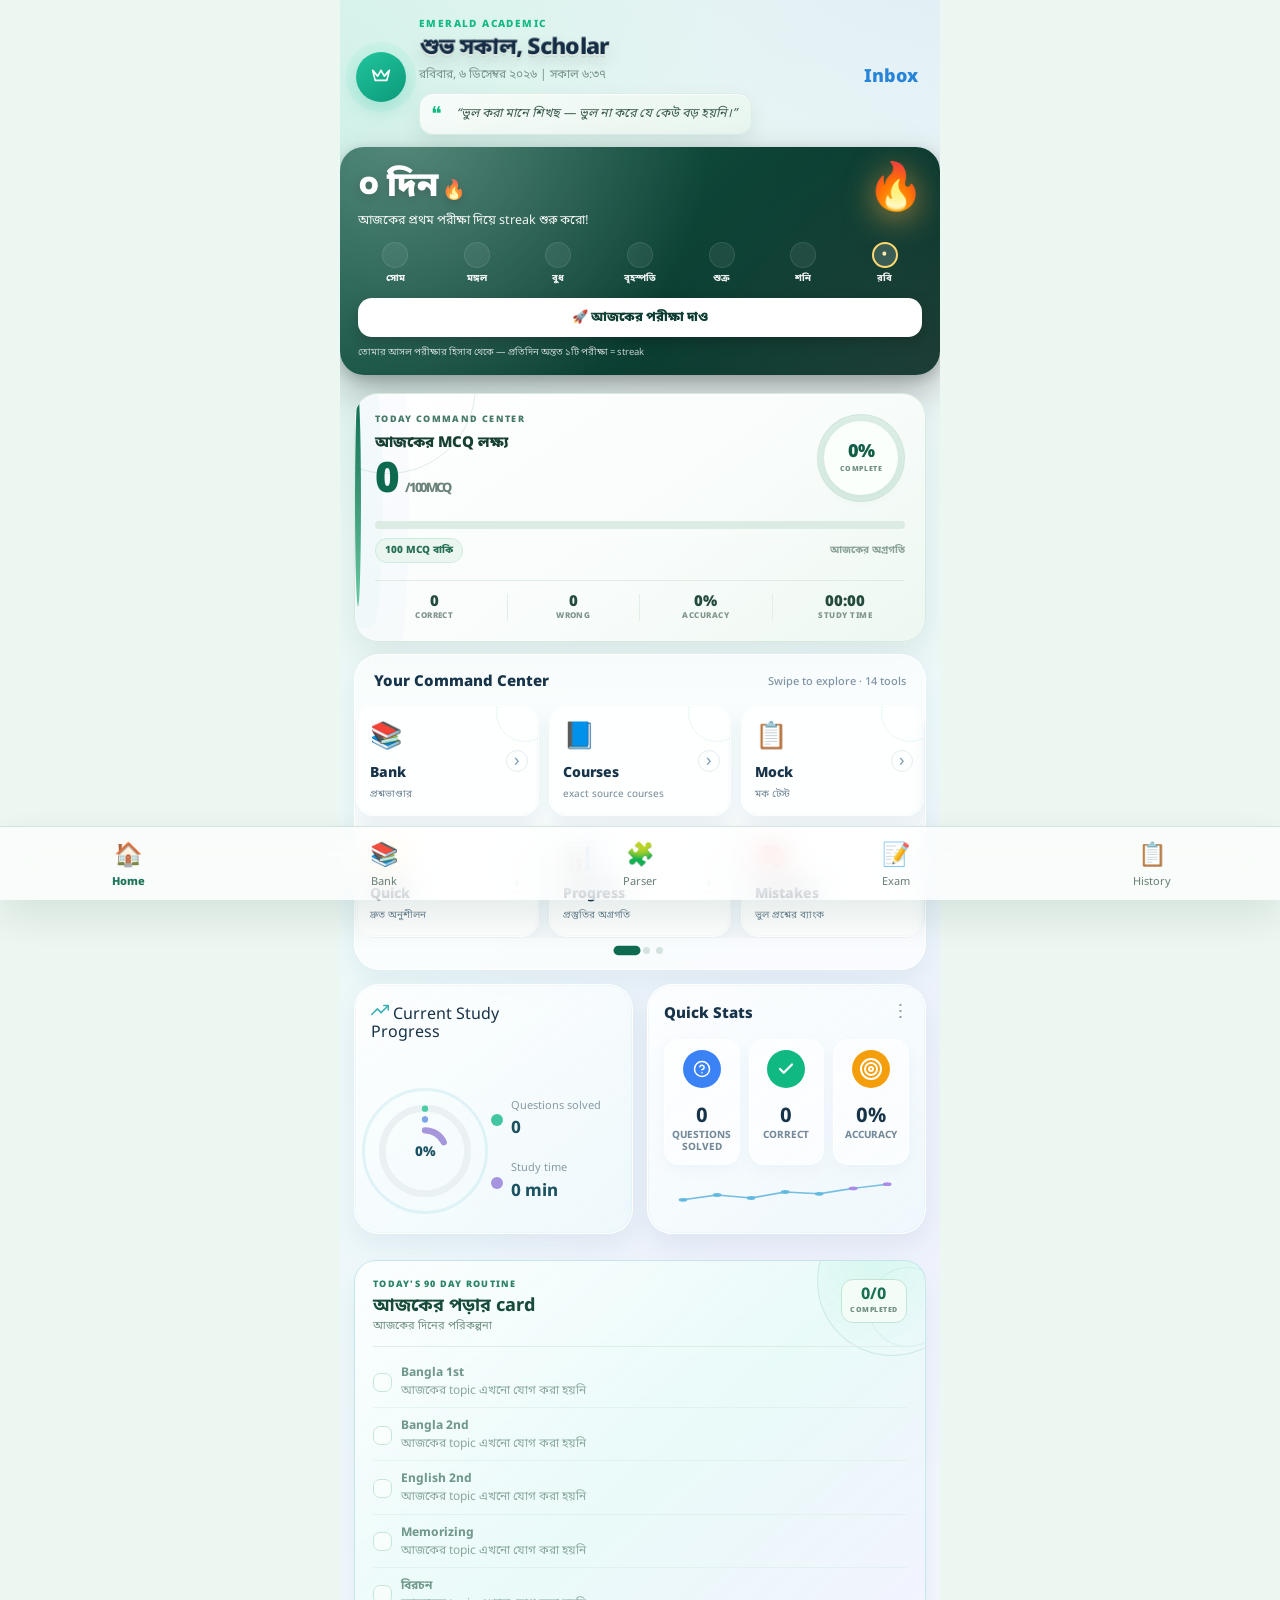
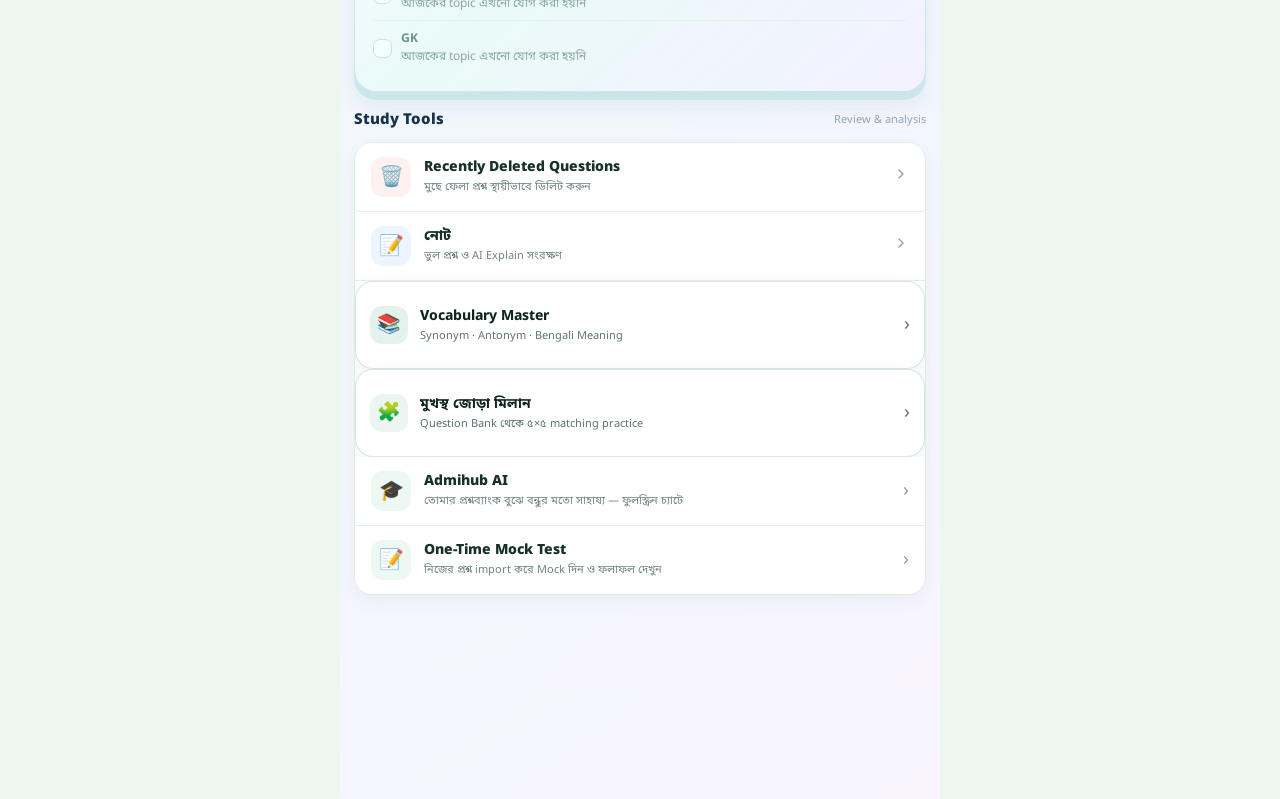
==== index.html @ 861617d6 "fix: prevent settings sync freeze in PWA" ====
<!DOCTYPE html>
<html lang="bn" dir="ltr">
<head>
<meta charset="UTF-8">
<script>
// EMERGENCY CACHE CLEAR — IndexedDB safe! Only clears JS/CSS cache
(function() {
  const flag = 'ah-sw-emergency-clear-v2';
  if (localStorage.getItem(flag) === 'done') return;
  localStorage.setItem(flag, 'done');
  
  // Clear ALL caches (only JS/CSS, NOT IndexedDB)
  if ('caches' in window) {
    caches.keys().then(function(names) {
      Promise.all(names.map(function(name) {
        return caches.delete(name);
      }));
    });
  }
  
  // Unregister ALL service workers
  if ('serviceWorker' in navigator) {
    navigator.serviceWorker.getRegistrations().then(function(registrations) {
      registrations.forEach(function(reg) {
        reg.unregister();
      });
    });
  }
  
  // Hard reload (bypass cache)
  setTimeout(function() {
    window.location.reload(true);
  }, 300);
})();
</script>
<meta name="viewport" content="width=device-width, initial-scale=1, maximum-scale=1, user-scalable=no, viewport-fit=cover">
<title>My Admission Hub</title>
<link rel="manifest" href="manifest.json">
<link rel="alternate" type="application/manifest+json" href="manifest.webmanifest">
<link rel="preconnect" href="https://fonts.googleapis.com">
<link rel="preconnect" href="https://fonts.gstatic.com" crossorigin>
<link href="https://fonts.googleapis.com/css2?family=Noto+Sans+Bengali:wght@400;500;600;700;800&display=swap" rel="stylesheet">
<meta name="theme-color" content="#faf9f6">
<meta name="mobile-web-app-capable" content="yes">
<meta name="apple-mobile-web-app-capable" content="yes">
<meta name="apple-mobile-web-app-status-bar-style" content="default">
<meta name="apple-mobile-web-app-title" content="Admission Hub">
<link rel="apple-touch-icon" href="./icons/icon-192.png">
<meta name="description" content="A privacy-first admission preparation hub with smart importing and real progress tracking.">
<style>
:root{
  --emerald:#0f6b4f;
  --emerald-d:#0b4f3b;
  --mint:#e7f4ee;
  --bg:#faf9f6;
  --card:#ffffff;
  --text:#1a1d1b;
  --sub:#6b7370;
  --line:#e7e5e0;
  --green:#1e8e5a;
  --red:#c0392b;
  --orange:#c98a2c;
  --radius:14px;
  --safe-b: env(safe-area-inset-bottom, 0px);
  --safe-t: env(safe-area-inset-top, 0px);
  --shadow: 0 4px 12px rgba(0,0,0,0.05);
  --transition: all 0.3s cubic-bezier(0.4, 0, 0.2, 1);
}
/* Launch-shell rule: the first PWA paint is always the same mint Preparing screen.
   A data-backed route replaces it only after IndexedDB has fully loaded. */
html{background:#faf9f6;}
html,body,#app{background-color:#faf9f6;}
body.app-booting,body.app-booting #app{background:#faf9f6!important;color:#1a1d1b!important;}
#app>.app-loading{min-height:100dvh;display:grid;place-content:center;justify-items:center;gap:9px;padding:calc(24px + env(safe-area-inset-top,0px)) 24px 24px;color:#1a1d1b;background:#faf9f6;text-align:center;opacity:1;}
#app>.app-loading .app-loading-mark{display:grid;place-items:center;width:48px;height:48px;border-radius:15px;background:#0f6b4f;color:#fff;font-size:25px;box-shadow:0 10px 24px rgba(15,107,79,.18);}
#app>.app-loading b{font-size:15px;letter-spacing:-.01em;}
#app>.app-loading span{font-size:12px;color:#6b7370;}
[data-theme="dark"]{
  --emerald:#22c55e;
  --emerald-d:#16a34a;
  --mint:#173a2b;
  --bg:#121212;
  --card:#1c1c1e;
  --text:#f2f2f0;
  --sub:#9aa39d;
  --line:#2d2d2f;
  --green:#2ecc71;
  --red:#ff6b6b;
  --orange:#f0a94d;
}
[data-theme="pink"]{
  --emerald:#b5305a;
  --emerald-d:#8f2147;
  --mint:#fbeaf0;
  --bg:#fff6f8;
  --card:#ffffff;
  --text:#241419;
  --sub:#8a6b73;
  --line:#f2d9e0;
  --green:#1e8e5a;
  --red:#c0392b;
  --orange:#c98a2c;
}
*{box-sizing:border-box; -webkit-tap-highlight-color:transparent;}
html,body{min-height:100%; height:auto; overflow-x:hidden;}
html,body,#app,.page,#examScrollContainer{overflow-anchor:none;}
body{
  margin:0; font-family:-apple-system,BlinkMacSystemFont,"Segoe UI",Roboto,sans-serif;
  background:var(--bg); color:var(--text); overscroll-behavior:none;
  touch-action:manipulation; -webkit-user-select:none; user-select:none;
  padding-top:var(--safe-t);
  transition:background .2s ease, color .2s ease;
}
input,textarea,[contenteditable]{-webkit-user-select:text; user-select:text;}
button{font-family:inherit;}
#app{max-width:560px; margin:0 auto; min-height:100%; padding-bottom:calc(82px + var(--safe-b)); overflow-x:hidden;}
#app.no-nav{padding-bottom:calc(24px + var(--safe-b));}
/* Keep navigation outside the scrolling app content and locked to the viewport bottom. */
#navRoot{position:fixed!important;left:0!important;right:0!important;top:auto!important;bottom:0!important;height:calc(74px + var(--safe-b))!important;max-height:none!important;z-index:1000!important;display:block!important;transform:none!important;pointer-events:none!important;}
#navRoot .bottomnav{position:fixed!important;left:0!important;right:0!important;top:auto!important;bottom:0!important;width:100%!important;max-width:none!important;height:calc(74px + var(--safe-b))!important;margin:0!important;transform:none!important;visibility:visible!important;pointer-events:auto!important;}
body.modal-open #navRoot{visibility:hidden!important;pointer-events:none!important;}
#modalRoot{position:relative;z-index:2000;}
.hide{display:none !important;}
.page{overflow-wrap:break-word; word-break:break-word;}

/* Top bar */
.topbar{position:sticky; top:0; z-index:20; background:color-mix(in srgb, var(--bg) 92%, transparent); backdrop-filter:blur(8px);
  display:flex; align-items:center; gap:10px; padding:12px 16px; border-bottom:1px solid var(--line);}
.topbar h1{font-size:17px; margin:0; flex:1; font-weight:700;}
.iconbtn{background:none; border:none; font-size:19px; padding:6px 8px; border-radius:10px; cursor:pointer; color:var(--emerald-d);}
.iconbtn:active{background:var(--mint);}
.backbtn{background:none;border:none;font-size:20px;padding:4px 6px;color:var(--emerald-d);cursor:pointer;}

/* Bottom nav */
.bottomnav{position:static!important; left:auto!important; right:auto!important; top:auto!important; bottom:auto!important; z-index:auto!important; background:var(--card);
  border-top:1px solid var(--line); display:flex; padding-bottom:var(--safe-b);
  max-width:560px; margin:0 auto; opacity:.94; transform:translateY(3px); transition:opacity .3s ease, transform .3s ease;}
.bottomnav:hover{opacity:1; transform:translateY(0);}
.navbtn{flex:1; background:none; border:none; padding:9px 0 8px; display:flex; flex-direction:column;
  align-items:center; gap:2px; color:var(--sub); font-size:10.5px; cursor:pointer;}
.navbtn .ic{font-size:20px;}
.navbtn.active{color:var(--emerald);}

.page{padding:14px 16px 24px;}
.card{background:var(--card); border:1px solid var(--line); border-radius:var(--radius); padding:16px; margin-bottom:16px; box-shadow: var(--shadow); transition: var(--transition);}
.card:active{transform:scale(.985);}
.premium-card{background: linear-gradient(135deg, var(--emerald), var(--emerald-d)); color: #fff; border: none;}
.premium-card .muted{color: rgba(255,255,255,0.8);}
.premium-card .progbar{background: rgba(255,255,255,0.2);}
.premium-card .progbar>div{background: #fff;}
.stat-value{font-size: 22px; font-weight: 800; letter-spacing: -0.5px;}
.stat-label{font-size: 11px; text-transform: uppercase; font-weight: 600; opacity: 0.7; margin-top: 2px;}
.focus-tag{padding: 4px 10px; border-radius: 8px; font-size: 12px; font-weight: 600;}
.focus-tag.revision{background: #fee2e2; color: #ef4444;}
.focus-tag.improving{background: #fef3c7; color: #d97706;}
.focus-tag.strong{background: #dcfce7; color: #16a34a;}
.animate-count{display: inline-block;}
.btn-press{transition: transform 0.1s ease;}
.btn-press:active{transform: translateY(2px);}
@keyframes countUp { from { opacity: 0; transform: translateY(10px); } to { opacity: 1; transform: translateY(0); } }
.fade-in{animation: fadeUp 0.5s ease-out forwards;}
.stagger-1{animation-delay: 0.1s;}
.stagger-2{animation-delay: 0.2s;}
.stagger-3{animation-delay: 0.3s;}
.row{display:flex; align-items:center; gap:10px;}
.between{justify-content:space-between;}
.wrap{flex-wrap:wrap;}
.grid2{display:grid; grid-template-columns:1fr 1fr; gap:10px;}
.grid3{display:grid; grid-template-columns:repeat(3,1fr); gap:10px;}
.muted{color:var(--sub); font-size:12.5px;}
.big{font-size:26px; font-weight:800;}
.h2{font-size:15px; font-weight:700; margin:18px 0 8px;}
.pill{background:var(--mint); color:var(--emerald-d); font-size:11.5px; padding:3px 9px; border-radius:20px; font-weight:600;}
.pill.red{background:color-mix(in srgb, var(--red) 15%, var(--card)); color:var(--red);}
.pill.orange{background:color-mix(in srgb, var(--orange) 15%, var(--card)); color:var(--orange);}
.btn{background:var(--emerald); color:#fff; border:none; border-radius:11px; padding:12px 14px; font-size:14.5px; font-weight:700; cursor:pointer; width:100%;}
.btn:active{background:var(--emerald-d);}
.btn.secondary{background:var(--mint); color:var(--emerald-d);}
.btn.danger{background:color-mix(in srgb, var(--red) 15%, var(--card)); color:var(--red);}
.btn.ghost{background:none; border:1px solid var(--line); color:var(--text);}
.btn.sm{width:auto; padding:8px 12px; font-size:13px; border-radius:9px;}
input[type=text],input[type=password],input[type=number],textarea,select{
  width:100%; border:1px solid var(--line); border-radius:10px; padding:10px 12px; font-size:14.5px;
  background:var(--card); color:var(--text); font-family:inherit;
}
input:focus,textarea:focus,select:focus{outline:2px solid color-mix(in srgb,var(--emerald) 45%,transparent); outline-offset:1px;}
textarea{resize:vertical; min-height:70px;}
label.flabel{font-size:12.5px; color:var(--sub); font-weight:600; margin:10px 0 4px; display:block;}
.progbar{height:8px; background:var(--mint); border-radius:6px; overflow:hidden;}
.progbar>div{height:100%; background:var(--emerald); border-radius:6px;}
.empty{text-align:center; padding:40px 16px; color:var(--sub);}
.empty .ic{font-size:38px; margin-bottom:8px;}
.opt{border:1px solid var(--line); border-radius:11px; padding:13px 14px; margin-bottom:9px; display:flex; align-items:center; gap:10px; cursor:pointer; min-height:52px; font-size:16px; line-height:1.5; user-select:none; touch-action:manipulation;}
.opt .let{width:24px; height:24px; border-radius:50%; border:1px solid var(--line); display:flex; align-items:center; justify-content:center; font-size:12px; font-weight:700; flex-shrink:0;}
.opt.selected{border-color:var(--emerald); background:var(--mint);}
.opt.selected .let{background:var(--emerald); color:#fff; border-color:var(--emerald);}
.opt.correct{border-color:var(--green); background:color-mix(in srgb, var(--green) 14%, var(--card));}
.opt.correct .let{background:var(--green); color:#fff; border-color:var(--green);}
.opt.wrong{border-color:var(--red); background:color-mix(in srgb, var(--red) 14%, var(--card));}
.opt.wrong .let{background:var(--red); color:#fff; border-color:var(--red);}
.toast{position:fixed; bottom:calc(88px + var(--safe-b)); left:50%; transform:translateX(-50%);
  background:#1a1d1b; color:#fff; padding:10px 18px; border-radius:30px; font-size:13.5px; z-index:100; opacity:0; transition:opacity .25s;}
.toast.show{opacity:1;}
.modal-bg{position:fixed; inset:0; background:rgba(0,0,0,.4); z-index:2000; display:flex; align-items:flex-end;}
.modal{background:var(--card); width:100%; max-width:560px; margin:0 auto; border-radius:18px 18px 0 0; padding:18px 16px calc(18px + var(--safe-b)); max-height:85vh; overflow-y:auto;}
.modal h3{margin:0 0 12px; font-size:16px;}
.chip{display:inline-flex; align-items:center; gap:6px; border:1px solid var(--line); border-radius:20px; padding:7px 12px; font-size:13px; cursor:pointer; margin:3px 4px 3px 0;}
.chip.active{background:var(--emerald); color:#fff; border-color:var(--emerald);}
.listitem{display:flex; align-items:center; justify-content:space-between; padding:12px 4px; border-bottom:1px solid var(--line);}
.listitem:last-child{border-bottom:none;}
.tabs{display:flex; gap:6px; overflow-x:auto; padding-bottom:2px; margin-bottom:10px;}
.tabs::-webkit-scrollbar{display:none;}
.tab{flex-shrink:0; padding:8px 14px; border-radius:20px; font-size:13px; font-weight:600; background:var(--mint); color:var(--emerald-d); cursor:pointer; white-space:nowrap;}
.tab.active{background:var(--emerald); color:#fff;}
.timerbox{font-variant-numeric:tabular-nums; font-weight:800; font-size:15px; color:var(--emerald-d);}.live-score-chip{display:inline-flex;align-items:center;gap:4px;background:var(--mint);color:var(--emerald-d);border-radius:999px;padding:4px 9px;font-size:11px;font-weight:800;white-space:nowrap;overflow-wrap:anywhere;max-width:100%}.live-score-chip b{font-size:12px}.live-score-x{font-weight:600;opacity:.72;font-size:9.5px}
.qnav{display:grid; grid-template-columns:repeat(6,1fr); gap:6px; margin-top:10px;}
.qnavbtn{aspect-ratio:1; border-radius:8px; border:1px solid var(--line); background:var(--card); font-size:12px; font-weight:700; cursor:pointer;}
.qnavbtn.answered{background:var(--emerald); color:#fff; border-color:var(--emerald);}
.qnavbtn.current{outline:2px solid var(--orange);}
  .exam-q-card { border-left: 4px solid transparent; transition: border-color .15s ease; contain:layout paint style; }
  .exam-q-card:active { opacity:.94; }
  #examScrollContainer{contain:layout style;}
  .exam-q-card .options-list{content-visibility:auto;contain-intrinsic-size:220px;}
  .exam-q-card .opt{transition:border-color .16s ease,background .16s ease;}
  .exam-q-card .opt:active{transform:none!important;}
  .exam-q-card [data-clear-selection]{font-size:12px!important;}
  .exam-answer-meta{font-size:11px;color:var(--sub);font-weight:700;}
  .exam-q-card .exam-question-text{font-size:16px;line-height:1.6;margin-bottom:16px;overflow-wrap:anywhere;}
  @media(max-width:420px){.exam-q-card .exam-question-text{font-size:15px}.exam-q-card .opt{font-size:15px;padding:12px 13px;}}

.qnavbtn.flagged { border-color: var(--red); color: var(--red); background: #fff5f5; }
.options-list { display: flex; flex-direction: column; gap: 8px; }
.sticky-bottom { position: sticky; bottom: 0; background: var(--bg); padding: 10px 0; z-index: 10; }
.import-card-valid { border-left: 4px solid var(--emerald); }
.import-card-invalid { border-left: 4px solid var(--red); }
.import-card-duplicate { border-left: 4px solid var(--orange); }
.history-tool-card{border-left:4px solid var(--emerald);transition:transform .18s ease,box-shadow .18s ease}.history-tool-card:hover{transform:translateY(-2px);box-shadow:0 8px 18px rgba(15,107,79,.12)}.history-tool-stats{display:flex;gap:8px;flex-wrap:wrap;margin-top:12px}.history-tool-stats span{font-size:11px;background:var(--mint);color:var(--emerald-d);padding:5px 8px;border-radius:8px;font-weight:700}.history-filter-grid{display:grid;grid-template-columns:1fr 1fr;gap:8px}.history-detail-return{display:flex;align-items:center;justify-content:space-between;gap:10px;margin:0 0 12px;padding:10px 12px;border:1px solid var(--line);border-radius:12px;background:var(--mint)}.history-detail-return span{color:var(--sub);font-size:10px;text-align:right}.history-record{cursor:pointer}.history-record:hover{border-color:var(--emerald)}.history-record-meta{display:flex;gap:6px;flex-wrap:wrap;margin-top:8px}.history-record-meta span{font-size:11px;color:var(--sub);background:var(--mint);padding:4px 7px;border-radius:7px}.history-summary-grid{display:grid;grid-template-columns:repeat(4,1fr);gap:7px;margin-top:12px}.history-summary-grid .stat-card{padding:10px 6px}.history-summary-grid .v{font-size:17px}.history-summary-grid .l{font-size:9px}@media(max-width:390px){.history-summary-grid{grid-template-columns:repeat(2,1fr)}}
.searchbar{display:flex; align-items:center; gap:8px; border:1px solid var(--line); border-radius:11px; padding:9px 12px; margin-bottom:12px; background:var(--card);}
.searchbar input{border:none; padding:0; flex:1;}
.explorer-head{margin:4px 0 14px;}
.explorer-kicker{font-size:11px; font-weight:800; letter-spacing:.08em; text-transform:uppercase; color:var(--emerald);}
.explorer-title{font-size:22px; font-weight:800; letter-spacing:-.5px; margin:3px 0;}
.explorer-subtitle{font-size:12.5px; color:var(--sub); line-height:1.4;}
.explorer-search{padding:12px 14px; border-color:color-mix(in srgb, var(--emerald) 28%, var(--line)); box-shadow:0 2px 9px rgba(15,107,79,.06);}
.explorer-search input{font-size:15px;}
.explorer-search .search-icon{font-size:18px;}
.explorer-filter-card{padding:12px; margin-bottom:12px;}
.explorer-filter-grid{display:grid; grid-template-columns:1fr 1fr; gap:8px;}
.explorer-filter-grid label{min-width:0;}
.explorer-filter-grid select{padding:9px 10px; font-size:13px;}
.explorer-filter-label{display:block; font-size:10.5px; font-weight:800; text-transform:uppercase; letter-spacing:.04em; color:var(--sub); margin:0 0 4px 2px;}
.explorer-filter-chips{display:flex; gap:6px; flex-wrap:wrap; margin-top:10px;}
.explorer-filter-chips .chip{margin:0; padding:7px 10px; font-size:12px;}
.explorer-toolbar{display:flex; align-items:center; justify-content:space-between; gap:8px; margin:12px 0 8px;}
.explorer-toolbar-left{display:flex; align-items:center; gap:8px; min-width:0;}
.explorer-toolbar-title{font-weight:800; font-size:14px;}
.explorer-count{font-size:11.5px; color:var(--sub); white-space:nowrap;}
.explorer-select{display:flex; align-items:center; gap:6px; font-size:12px; color:var(--sub); white-space:nowrap;}
.explorer-select input,.explorer-check input{width:18px; height:18px; accent-color:var(--emerald);}
.explorer-card{position:relative; padding:13px; margin-bottom:9px; animation:fadeUp .28s ease both;}
.explorer-card.is-selected{border-color:var(--emerald); box-shadow:0 0 0 2px color-mix(in srgb, var(--emerald) 14%, transparent);}
.explorer-card-top{display:flex; align-items:flex-start; gap:9px;}
.explorer-check{padding-top:1px; flex-shrink:0;}
.explorer-qbody{min-width:0; flex:1;}
.explorer-qtext{font-size:14px; font-weight:700; line-height:1.42; color:var(--text);}
.explorer-qmeta{display:flex; flex-wrap:wrap; gap:5px 8px; margin-top:7px; font-size:11.5px; color:var(--sub);}
.explorer-qmeta span{display:inline-flex; align-items:center; gap:3px;}
.explorer-qactions{display:flex; gap:3px; flex-wrap:wrap; justify-content:flex-end; margin-top:10px; padding-top:9px; border-top:1px solid var(--line);}
.explorer-qactions .iconbtn{font-size:16px; padding:7px 8px;}
.explorer-qactions .iconbtn.action-label{font-size:11.5px; font-weight:700; border:1px solid var(--line); padding:7px 9px; color:var(--emerald-d);}
.explorer-bookmark{color:var(--orange) !important;}
.explorer-status{font-size:10.5px; font-weight:800; padding:3px 7px; border-radius:8px; white-space:nowrap;}
.explorer-status.good{background:color-mix(in srgb, var(--green) 14%, var(--card)); color:var(--green);}
.explorer-status.bad{background:color-mix(in srgb, var(--red) 14%, var(--card)); color:var(--red);}
.explorer-status.neutral{background:var(--mint); color:var(--sub);}
.explorer-load{margin:4px 0 14px;}
.explorer-bulk{display:flex; gap:6px; flex-wrap:wrap; padding:10px 12px; background:var(--mint); border-radius:11px; margin:8px 0 12px; animation:fadeUp .2s ease;}
.explorer-bulk .btn{font-size:12px; padding:8px 10px;}
.explorer-subjects-head{display:flex; align-items:center; justify-content:space-between; gap:8px; margin:22px 0 8px;}
.explorer-subjects-head .h2{margin:0;}
@media (max-width:380px){.explorer-filter-grid{grid-template-columns:1fr;}.explorer-qactions{justify-content:stretch;}.explorer-qactions .action-label{flex:1;}.explorer-title{font-size:20px;}}
.stat-grid{display:grid; grid-template-columns:1fr 1fr; gap:10px;}
.stat-card{background:var(--mint); border-radius:12px; padding:12px;}
.stat-card .v{font-size:20px; font-weight:800; color:var(--emerald-d);}
.stat-card .l{font-size:11.5px; color:var(--sub); margin-top:2px;}
.togglerow{display:flex; align-items:center; justify-content:space-between; padding:11px 0; border-bottom:1px solid var(--line);}
.toggle{width:44px; height:26px; border-radius:20px; background:var(--line); position:relative; cursor:pointer; flex-shrink:0;}
.toggle.on{background:var(--emerald);}
.toggle .dot{width:20px; height:20px; border-radius:50%; background:#fff; position:absolute; top:3px; left:3px; transition:.15s;}
.toggle.on .dot{left:21px;}
.fab{position:fixed; right:16px; bottom:calc(90px + var(--safe-b)); width:52px; height:52px; border-radius:16px; background:var(--emerald);
  color:#fff; font-size:24px; border:none; box-shadow:0 6px 16px rgba(15,107,79,.35); z-index:25; cursor:pointer;}
.divider{height:1px; background:var(--line); margin:12px 0;}
.errbox{background:color-mix(in srgb, var(--red) 15%, var(--card)); color:var(--red); border-radius:10px; padding:9px 12px; font-size:12.5px; margin-top:6px;}
.timerbox.timer-warn{color:var(--orange);}
	.timerbox.timer-danger{color:var(--red);}
	.reveal{animation:fadeUp .25s ease;}
	@keyframes fadeUp{from{opacity:0; transform:translateY(6px);} to{opacity:1; transform:translateY(0);}}
	a.link{color:var(--emerald-d); text-decoration:underline;}

	/* Exam System 2.0 Styles */
	.exam-center-grid { display: grid; grid-template-columns: repeat(2, 1fr); gap: 12px; }
	.exam-mode-card { background: var(--card); border: 1px solid var(--line); border-radius: 16px; padding: 16px; display: flex; flex-direction: column; align-items: flex-start; gap: 8px; cursor: pointer; transition: var(--transition); }
	.exam-mode-card:active { transform: scale(0.96); }
	.exam-mode-card .icon { font-size: 24px; }
	.exam-mode-card .name { font-weight: 700; font-size: 14px; color: var(--text); }
	.exam-mode-card .desc { font-size: 11px; color: var(--sub); line-height: 1.3; }
	.exam-mode-card.active { border-color: var(--emerald); background: var(--mint); }

	.wizard-step { display: none; animation: fadeUp 0.3s ease-out both; }
	.wizard-step.active { display: block; }
	.wizard-progress { display: flex; gap: 4px; margin-bottom: 20px; }
	.wizard-dot { flex: 1; height: 4px; background: var(--line); border-radius: 2px; }
	.wizard-dot.active { background: var(--emerald); }
	.wizard-dot.complete { background: var(--emerald-d); }

	.summary-item { display: flex; justify-content: space-between; padding: 8px 0; border-bottom: 1px dashed var(--line); }
	.summary-item:last-child { border-bottom: none; }
	.summary-label { color: var(--sub); font-size: 13px; }
	.summary-value { font-weight: 700; font-size: 13px; }

	.navigator-overlay { position: fixed; inset: 0; background: rgba(0,0,0,0.5); z-index: 150; display: flex; align-items: flex-end; }
	.navigator-panel { background: var(--card); width: 100%; max-width: 560px; margin: 0 auto; border-radius: 20px 20px 0 0; padding: 20px 16px calc(20px + var(--safe-b)); max-height: 80vh; overflow-y: auto; }

	.comparison-grid { display: grid; grid-template-columns: 1fr auto 1fr; gap: 10px; align-items: center; margin: 12px 0; }
	.comparison-val { text-align: center; }
	.comparison-val .label { font-size: 10px; text-transform: uppercase; color: var(--sub); margin-bottom: 2px; }
	.comparison-val .value { font-weight: 800; font-size: 16px; }
	.comparison-trend { font-size: 12px; font-weight: 700; }
	.trend-up { color: var(--green); }
	.trend-down { color: var(--red); }

	.readiness-meter { height: 12px; background: var(--line); border-radius: 6px; overflow: hidden; margin: 10px 0; }
	.readiness-fill { height: 100%; background: linear-gradient(90deg, var(--red), var(--orange), var(--green)); transition: width 1s ease-out; }

	.careless-tag { display: inline-flex; align-items: center; gap: 4px; background: #fff7ed; color: #c2410c; border: 1px solid #ffedd5; padding: 2px 6px; border-radius: 6px; font-size: 10px; font-weight: 700; }

	.time-tag { font-size: 11px; font-weight: 700; padding: 2px 6px; border-radius: 6px; }
	.time-tag.vfast { background: #dcfce7; color: #16a34a; }
	.time-tag.normal { background: #f3f4f6; color: #4b5563; }
	.time-tag.slow { background: #fef3c7; color: #d97706; }
	.time-tag.vslow { background: #fee2e2; color: #ef4444; }

	/* Phase 2 — Result & Deep Analysis styles */
	.result-section-title{font-size:15px; font-weight:800; margin:20px 0 9px; color:var(--text);}
	.result-mini-grid{display:grid; grid-template-columns:1fr 1fr; gap:9px;}
	.result-mini-card{background:var(--mint); border-radius:12px; padding:11px 12px;}
	.result-mini-card .rmv{font-size:18px; font-weight:800; color:var(--emerald-d);}
	.result-mini-card .rml{font-size:11px; color:var(--sub); margin-top:2px; line-height:1.35;}
	.result-meta-chips{display:flex; flex-wrap:wrap; gap:5px; margin:8px 0 4px;}
	.result-meta-chips .chip{font-size:10.5px; padding:5px 9px; margin:0;}
	.insight-card{background:linear-gradient(135deg, var(--mint), color-mix(in srgb, var(--emerald) 10%, var(--mint))); border:1px solid color-mix(in srgb, var(--emerald) 22%, var(--line)); border-radius:14px; padding:14px; margin-bottom:16px;}
	.insight-card .insight-icon{font-size:18px; margin-right:6px;}
	.time-bars{display:flex; flex-direction:column; gap:7px; margin-top:10px;}
	.time-bar-row{display:flex; align-items:center; gap:8px; font-size:11.5px;}
	.time-bar-row .tqnum{width:30px; font-weight:800; color:var(--sub); flex-shrink:0;}
	.time-bar-row .tqbar{flex:1; height:10px; background:var(--mint); border-radius:6px; overflow:hidden;}
	.time-bar-row .tqbar>div{height:100%; border-radius:6px; background:var(--emerald);}
	.time-bar-row .tqbar>div.slow{background:var(--red);}
	.time-bar-row .tqbar>div.mid{background:var(--orange);}
	.time-bar-row .tqsec{width:38px; text-align:right; font-weight:700; font-variant-numeric:tabular-nums; flex-shrink:0;}
	.topic-level{font-size:10.5px; font-weight:800; padding:3px 8px; border-radius:8px; white-space:nowrap;}
	.topic-level.strong{background:#dcfce7; color:#16a34a;}
	.topic-level.medium{background:#fef3c7; color:#d97706;}
	.topic-level.weak{background:#fee2e2; color:#ef4444;}
	.mistake-mini{border-left:4px solid var(--red);}
	.revision-note{font-size:11px; color:var(--sub); text-align:center; margin:8px 0 0;}

	.exam-nav-footer { position: fixed; bottom: 0; left: 0; right: 0; background: var(--card); border-top: 1px solid var(--line); padding: 10px 16px calc(10px + var(--safe-b)); z-index: 100; max-width: 560px; margin: 0 auto; display: flex; justify-content: space-between; align-items: center; }
/* Phase 1+2 visual system: premium academic cards, accessible contrast, mobile-safe feed */
:root{--ink:#16211c;--surface-soft:#f4f8f5;--accent-coral:#f18f72;--accent-blue:#5b8def;--shadow-soft:0 12px 32px rgba(22,67,49,.08);--shadow-card:0 5px 18px rgba(22,67,49,.07);--radius-lg:20px}
body{font-family:Inter,ui-sans-serif,system-ui,-apple-system,"Segoe UI",Roboto,"Noto Sans Bengali",sans-serif;background:linear-gradient(180deg,#fbfdfb 0%,var(--bg) 42%);color:var(--ink)}
.page{padding:18px 16px 30px}.topbar{padding:14px 16px;border-bottom:0;box-shadow:0 3px 16px rgba(17,55,38,.04)}
.card{border:0;border-radius:var(--radius-lg);box-shadow:var(--shadow-card);padding:18px;transition:transform .18s cubic-bezier(.23,1,.32,1),box-shadow .18s ease,border-color .18s ease}
.card:hover{box-shadow:var(--shadow-soft)}.card:active{transform:scale(.987)}
.premium-card{box-shadow:0 14px 28px rgba(15,107,79,.2)}.btn{border-radius:14px;min-height:44px;box-shadow:0 5px 12px rgba(15,107,79,.12);transition:transform .16s ease,filter .16s ease}.btn:hover{filter:brightness(1.03)}.btn:active{transform:scale(.97)}
.iconbtn{border-radius:12px}.h2{font-size:16px;letter-spacing:-.15px;margin:22px 0 10px}.explorer-title{font-size:25px}.explorer-head{margin:2px 0 18px}.explorer-kicker{color:var(--accent-coral);letter-spacing:.12em}
.bottomnav{border-top:0;box-shadow:0 -8px 24px rgba(20,55,38,.08);padding-top:7px}.navbtn{padding-top:7px}.navbtn.active{font-weight:800}.navbtn .ic{font-size:21px}.provider-returned #navRoot .bottomnav{position:fixed!important;top:auto!important;left:0!important;right:0!important;bottom:0!important;width:100%!important;max-width:none!important;transform:none!important;visibility:visible!important}
.bank-feed{display:flex;flex-direction:column;gap:14px}.question-card{padding:18px;border:1px solid color-mix(in srgb,var(--emerald) 10%,transparent);background:linear-gradient(180deg,var(--card),#fbfefc)}.question-card-head{display:flex;justify-content:space-between;gap:10px;align-items:flex-start}.question-number{display:inline-flex;align-items:center;justify-content:center;width:30px;height:30px;border-radius:10px;background:var(--mint);color:var(--emerald-d);font-weight:800;font-size:12px}.question-text{font-size:15px;font-weight:750;line-height:1.55;margin-top:12px}.bank-option{margin:8px 0;padding:13px 14px;border-radius:14px;background:var(--surface-soft);border:1px solid transparent;transition:background .18s ease,border-color .18s ease,transform .18s ease}.bank-option:hover{transform:translateY(-1px);border-color:color-mix(in srgb,var(--emerald) 28%,transparent)}.bank-option .let{width:28px;height:28px}.bank-option.correct{background:color-mix(in srgb,var(--green) 13%,var(--card));border-color:var(--green)}.bank-option.wrong{background:color-mix(in srgb,var(--red) 13%,var(--card));border-color:var(--red)}.answer-reveal{margin-top:12px;padding:12px;border-radius:14px;background:var(--surface-soft);border-left:4px solid var(--green);animation:answerReveal .2s ease-out}.answer-reveal.wrong{border-left-color:var(--red)}
@keyframes answerReveal{from{opacity:.2;transform:translateY(4px)}to{opacity:1;transform:translateY(0)}}@media(prefers-reduced-motion:reduce){*,*::before,*::after{animation-duration:.01ms!important;transition-duration:.01ms!important}}
.exam-ready{background:linear-gradient(135deg,#eaf8f0,#f2fbf8);border:1px solid #ccebdd;box-shadow:0 14px 30px rgba(15,107,79,.11)}.exam-ready .ready-icon{width:54px;height:54px;border-radius:18px;background:var(--emerald);color:#fff;display:grid;place-items:center;font-size:28px;box-shadow:0 8px 16px rgba(15,107,79,.2)}.start-exam-btn{min-height:58px;font-size:17px;border-radius:17px;letter-spacing:.01em}
.mistake-book-card.mastered{opacity:.72}.mistake-book-card{border-left:4px solid var(--red)}.mistake-book-card.mastered{border-left-color:var(--green)}.vocab-card{border-left:4px solid var(--accent-blue)}.vocab-word{font-size:18px;font-weight:850}.vocab-meaning{font-size:14px;color:var(--emerald-d);margin-top:3px}.vocab-detail{margin-top:12px;padding:11px 12px;border-radius:12px;background:var(--surface-soft);font-size:12.5px;line-height:1.6}.vocab-progress{height:10px;background:var(--mint);border-radius:10px;overflow:hidden}.vocab-progress>div{height:100%;background:linear-gradient(90deg,var(--accent-blue),var(--emerald));border-radius:inherit}.recommend-card{background:linear-gradient(135deg,#fff3df,#fffaf3);border:1px solid #f7d7a8;box-shadow:0 12px 26px rgba(198,138,44,.12)}.recommend-card .recommend-icon{width:42px;height:42px;border-radius:14px;background:#f7b955;color:#fff;display:grid;place-items:center;font-size:21px}
@media(max-width:390px){.page{padding-left:13px;padding-right:13px}.card{padding:15px}.question-text{font-size:14px}.bottomnav{padding-bottom:calc(4px + var(--safe-b))}.navbtn{font-size:9px;padding-left:0;padding-right:0}.navbtn .ic{font-size:18px}}

</style>

<style id="premium-upgrade-styles">
:root{--accent:var(--emerald);--accent-soft:var(--mint);--card-radius:16px;--density:1;--upgrade-shadow:0 8px 28px rgba(15,107,79,.08)}
[data-theme="midnight"]{--emerald:#34d399;--emerald-d:#10b981;--mint:#102c25;--bg:#071512;--card:#0e211c;--text:#ecfdf5;--sub:#9ab4aa;--line:#1d3a30;--green:#4ade80;--red:#fb7185;--orange:#fbbf24}
[data-theme="focus"]{--emerald:#256d58;--emerald-d:#174b3d;--mint:#edf5f0;--bg:#f4f7f5;--card:#fff;--text:#17221d;--sub:#627168;--line:#d9e5de}
[data-accent="blue"]{--emerald:#2563eb;--emerald-d:#1d4ed8;--mint:#eff6ff}
[data-accent="violet"]{--emerald:#7c3aed;--emerald-d:#6d28d9;--mint:#f5f3ff}
[data-accent="amber"]{--emerald:#b45309;--emerald-d:#92400e;--mint:#fff7ed}
body.compact .card{padding:12px;margin-bottom:10px} body.compact .page{padding-top:10px}
.card{border-radius:var(--card-radius);box-shadow:var(--upgrade-shadow)}
.premium-hero{background:linear-gradient(135deg,var(--emerald),var(--emerald-d));border-radius:22px;padding:20px;color:#fff;box-shadow:0 12px 30px color-mix(in srgb,var(--emerald) 22%,transparent)}
.command-grid{display:grid;grid-template-columns:repeat(4,1fr);gap:8px}.command-tile{position:relative;isolation:isolate;overflow:hidden;border:1.5px solid #bcdace;background:linear-gradient(145deg,#ffffff 0%,#effaf4 100%);border-radius:18px;padding:14px 7px;text-align:center;cursor:pointer;min-width:0;min-height:104px;box-shadow:0 7px 0 #cce8db,0 13px 22px rgba(13,76,57,.09)}.command-tile:before{content:"";position:absolute;z-index:-1;right:-28px;top:-30px;width:82px;height:82px;border:1px solid rgba(43,155,124,.16);border-radius:50%;background:radial-gradient(circle at 35% 35%,rgba(169,238,216,.28),rgba(169,238,216,0) 68%);pointer-events:none}.command-tile:after{content:"";position:absolute;z-index:-1;right:-8px;top:-10px;width:48px;height:48px;border:1px solid rgba(43,155,124,.09);border-radius:50%;pointer-events:none}.command-tile:active{transform:scale(.97)}.command-tile .ic,.command-tile .label{position:relative;z-index:1}.command-tile .ic{font-size:21px;display:block}.command-tile .label{font-size:10.5px;font-weight:700;color:#245746;margin-top:7px;white-space:nowrap;overflow:hidden;text-overflow:ellipsis}
.metric-grid{display:grid;grid-template-columns:repeat(2,1fr);gap:9px}.metric-card{background:var(--mint);border-radius:13px;padding:11px}.metric-card .metric-value{font-size:19px;font-weight:800;color:var(--emerald-d)}.metric-card .metric-label{font-size:10.5px;color:var(--sub);margin-top:2px}
.setup-progress{display:flex;gap:6px;margin:2px 0 12px}.setup-progress .seg{height:5px;flex:1;border-radius:9px;background:var(--line)}.setup-progress .seg.active,.setup-progress .seg.done{background:var(--emerald)}.setup-scroll{height:calc(100dvh - 64px - 82px - var(--safe-t) - var(--safe-b));max-height:calc(100dvh - 64px - 82px - var(--safe-t) - var(--safe-b));min-height:0;overflow-y:auto;overflow-x:hidden;padding:2px 1px calc(104px + var(--safe-b));scroll-behavior:auto;-webkit-overflow-scrolling:touch;overscroll-behavior:contain}.setup-section{padding:18px 0;border-bottom:1px solid var(--line)}.setup-section:last-child{border-bottom:0}.setup-section h3{font-size:14.5px;font-weight:800;letter-spacing:.01em;margin:0 0 11px;display:flex;align-items:center;gap:8px}.setup-section h3 .step-badge{display:inline-flex;align-items:center;justify-content:center;min-width:24px;height:24px;border-radius:8px;background:var(--emerald);color:#fff;font-size:11.5px;font-weight:800}.choice-grid{display:grid;grid-template-columns:repeat(2,1fr);gap:10px}.choice{position:relative;border:1.5px solid var(--line);background:var(--card);border-radius:15px;padding:13px 14px;text-align:left;cursor:pointer;transition:border-color .18s ease,background .18s ease,transform .14s ease,box-shadow .18s ease;-webkit-tap-highlight-color:transparent;min-width:0}.choice:active{transform:scale(.97)}.choice b{display:block;font-size:13.5px;font-weight:700;line-height:1.3;min-width:0}.choice small{display:block;color:var(--sub);font-size:11.5px;margin-top:3px;line-height:1.35}.choice.active{border-color:var(--emerald);background:var(--mint);box-shadow:0 0 0 3px color-mix(in srgb,var(--emerald) 14%,transparent),0 4px 14px rgba(15,107,79,.14)}.choice-grid .choice.active b{color:var(--emerald-d)}.filter-row{display:flex;gap:8px;flex-wrap:nowrap;overflow-x:auto;overflow-y:hidden;padding:3px 0 8px;margin:0 0 2px;-webkit-overflow-scrolling:touch;scrollbar-width:none;scroll-snap-type:x mandatory}.filter-row::-webkit-scrollbar{display:none}.filter-row .choice{flex:0 0 auto;display:inline-flex;flex-direction:column;align-items:flex-start;justify-content:center;gap:0;min-width:86px;max-width:calc(50% - 14px);min-height:64px;max-height:110px;height:auto;padding:11px 13px;border-radius:14px;scroll-snap-align:start;white-space:normal;word-break:break-word;overflow-wrap:break-word;-webkit-tap-highlight-color:transparent;text-align:left}.filter-row .choice b{max-height:5.2em;overflow:hidden;display:-webkit-box;-webkit-line-clamp:4;-webkit-box-orient:vertical}.filter-row .choice b{display:block;font-size:13px;font-weight:700;line-height:1.32;max-width:100%;text-align:left;white-space:normal;word-break:break-word}.filter-row .choice small{display:block;font-size:10.5px;line-height:1.3;max-width:100%}.filter-row .choice{position:relative;overflow:visible}.filter-row .choice.active{border-color:var(--emerald);background:var(--mint);box-shadow:0 0 0 2px color-mix(in srgb,var(--emerald) 16%,transparent),0 3px 10px rgba(15,107,79,.12)}.filter-row .choice.active b{color:var(--emerald-d);font-weight:800}.filter-row .choice.active::after{content:'\2713';position:absolute;top:-6px;right:-6px;width:18px;height:18px;border-radius:50%;background:var(--emerald);color:#fff;font-size:10px;font-weight:800;display:flex;align-items:center;justify-content:center;box-shadow:0 1px 4px rgba(15,107,79,.3)}.filter-row .chip{flex:0 0 auto;scroll-snap-align:start}.setup-footer{position:sticky;bottom:0;background:color-mix(in srgb,var(--bg) 94%,transparent);backdrop-filter:blur(10px);padding:12px 0 calc(4px + var(--safe-b));z-index:3}.bank-feed .question-card{content-visibility:auto;contain:layout paint style;contain-intrinsic-size:320px auto}.bank-feed{contain:layout style}.bank-load-more{display:block;width:100%;margin:8px 0 18px}

#setupCount{width:100%;margin-top:8px}
.setup-section .row.between{gap:8px;min-width:0}
.setup-section .row.between>span.muted{min-width:0;overflow-wrap:break-word;word-break:break-word}
.setup-count-row{display:flex;gap:8px;margin-top:8px}
.setup-count-row input{flex:1;min-width:0}
.analytics-bars{display:flex;align-items:flex-end;gap:6px;height:130px}.analytics-bar{flex:1;min-width:0;text-align:center}.analytics-bar i{display:block;background:var(--emerald);border-radius:6px 6px 2px 2px;min-height:4px}.analytics-bar span{display:block;font-size:9px;color:var(--sub);margin-top:5px}
.filter-row{display:flex;gap:8px;flex-wrap:nowrap;overflow-x:auto;overflow-y:hidden;padding:3px 0 8px;-webkit-overflow-scrolling:touch;scrollbar-width:none;scroll-snap-type:x mandatory;position:relative}.filter-row::after{content:'';position:sticky;right:0;top:0;bottom:0;width:28px;pointer-events:none;flex-shrink:0;background:linear-gradient(270deg,var(--bg) 45%,transparent);margin-left:-10px}.filter-row::-webkit-scrollbar{display:none}.filter-row .chip{margin:0;white-space:nowrap;flex-shrink:0}.mistake-row{border-left:4px solid var(--orange)}.priority-high{border-left-color:var(--red)}.priority-medium{border-left-color:var(--orange)}.priority-low{border-left-color:var(--green)}
@media(max-width:390px){.command-grid{grid-template-columns:repeat(3,1fr)}.choice-grid{grid-template-columns:1fr}.setup-scroll{max-height:calc(100vh - 190px)}.filter-row .choice{min-width:82px;padding:10px 12px}}
@media(prefers-reduced-motion:reduce){*,*::before,*::after{animation-duration:.001ms!important;transition-duration:.001ms!important;scroll-behavior:auto!important}}
body.no-motion *,body.no-motion *::before,body.no-motion *::after{animation:none!important;transition:none!important;scroll-behavior:auto!important}
</style>

<style id="phase12-safety-styles">
  /* Phase 1/2: Bengali-safe wrapping and compact, touch-friendly setup cards. */
  html, body { min-height: 100%; }
  body { overflow-x: hidden; }
  #app { min-height: 100dvh; }
  .choice, .chip, .card, .opt, .topbar, .togglerow { min-width: 0; }
  .choice b, .choice small, .chip, .card, .opt > div:last-child, .topbar h1 {
    white-space: normal;
    overflow-wrap: anywhere;
    word-break: normal;
    line-height: 1.45;
  }
  .filter-row .choice {
    height: auto;
    min-height: 68px;
    max-height: none;
    overflow: visible;
    align-items: flex-start;
  }
  .filter-row .choice b { display: block; max-height: none; -webkit-line-clamp: unset; }
  .setup-scroll { overscroll-behavior: contain; -webkit-overflow-scrolling: touch; }
  .keyboard-open .bottomnav { transition: none; }
  .keyboard-open #app { padding-bottom: 24px; }
  @media (max-width: 430px) {
    .page { padding-left: 12px; padding-right: 12px; }
    .choice-grid { grid-template-columns: 1fr; }
    .choice { padding: 13px 12px; }
    .setup-section { padding: 14px 0; }
    .setup-footer { padding-bottom: max(4px, env(safe-area-inset-bottom)); }
  }
  @media (prefers-reduced-motion: reduce) {
    .keyboard-open #navRoot .bottomnav { transition: none; }
  }
</style>

<style id="phase5-feature-styles">
  .phase5-grid{display:grid;grid-template-columns:1fr 1fr;gap:10px}.phase5-grid.three{grid-template-columns:repeat(3,1fr)}
  .phase5-panel{border-left:4px solid var(--emerald)}.phase5-panel.warn{border-left-color:var(--orange)}.phase5-panel.danger{border-left-color:var(--red)}
  .phase5-kpi{background:var(--mint);border-radius:12px;padding:11px}.phase5-kpi b{display:block;font-size:20px;color:var(--emerald-d)}.phase5-kpi span{font-size:11px;color:var(--sub)}
  .phase5-news{padding:10px 0;border-bottom:1px solid var(--line)}.phase5-news:last-child{border-bottom:0}.phase5-news a{color:var(--emerald-d);font-weight:700;text-decoration:none}.phase5-news small{display:block;color:var(--sub);margin-top:4px;line-height:1.4}
  .confidence-high{color:var(--green)}.confidence-medium{color:var(--orange)}.confidence-low{color:var(--red)}
  .formatter-step{display:flex;gap:9px;align-items:flex-start;padding:8px 0}.formatter-step b{min-width:22px;height:22px;border-radius:50%;background:var(--mint);color:var(--emerald-d);display:inline-flex;align-items:center;justify-content:center;font-size:11px}
  .phase5-calendar{display:grid;grid-template-columns:repeat(7,1fr);gap:4px}.phase5-calendar div{min-height:32px;padding:5px 3px;border-radius:7px;background:var(--mint);font-size:10px;text-align:center}.phase5-calendar .today{background:var(--emerald);color:#fff}.phase5-calendar .event{outline:2px solid var(--orange)}
  .sr-only{position:absolute;width:1px;height:1px;padding:0;margin:-1px;overflow:hidden;clip:rect(0,0,0,0);white-space:nowrap;border:0}
  @media(max-width:390px){.phase5-grid,.phase5-grid.three{grid-template-columns:1fr 1fr}.phase5-grid.three .phase5-kpi:last-child{grid-column:1/-1}}
  /* Flash Test Redesign - Light Theme */
  .flash-container { padding: 6px 12px 34px; background: var(--bg); }
  .flash-header { margin-bottom: 12px; }
  .flash-title { font-size: 18px; font-weight: 800; margin: 0; }
  .flash-subtitle { font-size: 12px; color: var(--emerald); font-weight: 600; }
  .flash-progress-section { margin-bottom: 14px; }
  .flash-meta { font-size: 12px; color: var(--sub); margin-bottom: 8px; }
  .flash-prog { height: 6px; background: var(--mint); }
  .flash-q-card { width: calc(100% + 8px); margin-left: -4px; padding: 20px 18px; border-radius: 22px; box-shadow: 0 10px 30px rgba(0,0,0,0.04); }
  .flash-badge { background: #e8f5e9; color: #2e7d32; padding: 4px 10px; border-radius: 8px; font-size: 11px; font-weight: 800; }
  .flash-points { font-size: 12px; color: var(--sub); font-weight: 600; }
  .flash-q-text { font-size: 19px; font-weight: 800; line-height: 1.48; margin: 12px 0 18px; }
  .flash-options { display: flex; flex-direction: column; gap: 8px; }
  .flash-opt { display: flex; align-items: center; gap: 12px; min-height: 46px; padding: 11px 14px; border: 1px solid var(--line); border-radius: 16px; background: var(--card); cursor: pointer; text-align: left; width: 100%; transition: all 0.2s; position: relative; }
  .flash-opt-let { width: 32px; height: 32px; border-radius: 50%; border: 1px solid var(--line); display: grid; place-items: center; font-size: 14px; font-weight: 800; color: var(--sub); flex-shrink: 0; }
  .flash-opt-text { font-size: 16px; font-weight: 600; color: var(--text); flex: 1; }
  .flash-opt-icon { font-size: 18px; font-weight: 800; }
  
  .flash-opt.correct { border-color: var(--green); background: #f1fbf5; }
  .flash-opt.correct .flash-opt-let { background: var(--green); color: #fff; border-color: var(--green); }
  .flash-opt.correct .flash-opt-text { color: #1b5e20; }
  .flash-opt.correct .flash-opt-icon { color: var(--green); }
  
  .flash-opt.wrong { border-color: var(--red); background: #fff5f5; }
  .flash-opt.wrong .flash-opt-let { background: var(--red); color: #fff; border-color: var(--red); }
  .flash-opt.wrong .flash-opt-text { color: #b71c1c; }
  .flash-opt.wrong .flash-opt-icon { color: var(--red); }
  
  .flash-feedback { margin-top: 16px; padding: 13px 14px; border-radius: 16px; }
  .flash-feedback.correct { background: #f1fbf5; border: 1px solid #c8e6c9; }
  .flash-feedback.wrong { background: #fff5f5; border: 1px solid #ffcdd2; }
  .flash-feedback-title { font-size: 16px; font-weight: 800; margin-bottom: 8px; }
  .flash-explanation { font-size: 14px; line-height: 1.6; color: var(--text); margin-bottom: 12px; }
  .flash-explain-link { background: none; border: 0; color: var(--emerald-d); font-size: 13px; font-weight: 700; padding: 0; cursor: pointer; text-decoration: underline; }
  
  .flash-stats-bar { display: grid; grid-template-columns: repeat(4, 1fr); gap: 10px; margin: 24px 0; }
  .flash-stat-box { background: var(--card); padding: 12px 8px; border-radius: 16px; text-align: center; border: 1px solid var(--line); }
  .flash-stat-val { font-size: 18px; font-weight: 800; margin-bottom: 4px; }
  .flash-stat-val.correct { color: var(--green); }
  .flash-stat-val.wrong { color: var(--red); }
  .flash-stat-val.streak { color: #f57c00; }
  .flash-stat-lab { font-size: 10px; text-transform: uppercase; color: var(--sub); font-weight: 800; letter-spacing: 0.05em; }
  
  /* Keep test navigation directly after the question card so there is no large empty gap. */
  .flash-nav { position: sticky; bottom: var(--safe-b); z-index: 900; display: grid; grid-template-columns: 1fr 1fr; gap: 10px; padding: 10px 0 0; margin: 0; background: var(--bg); }
  .flash-nav .btn { min-height: 46px; }

</style>
<style id="flash-summary-styles">
  .flash-summary-page{min-height:100vh;padding:24px 16px 40px;background:var(--bg)}
  .flash-summary-hero{background:linear-gradient(135deg,#0d6b50,#084331);color:#fff;border-radius:24px;padding:24px 20px;box-shadow:0 14px 30px rgba(8,67,49,.18)}
  .flash-summary-kicker{font-size:11px;font-weight:800;letter-spacing:.08em;text-transform:uppercase;opacity:.75}
  .flash-summary-hero h1{font-size:24px;line-height:1.35;margin:12px 0 7px}.flash-summary-hero p{font-size:13px;line-height:1.6;opacity:.86;margin:0}
  .flash-summary-grid{display:grid;grid-template-columns:repeat(4,1fr);gap:9px;margin:14px 0}.flash-summary-stat{background:var(--card);border:1px solid var(--line);border-radius:16px;padding:14px 7px;text-align:center;box-shadow:0 5px 16px rgba(15,107,79,.05)}.flash-summary-stat b{display:block;font-size:22px;color:var(--emerald-d)}.flash-summary-stat span{display:block;font-size:10px;color:var(--sub);font-weight:800;margin-top:4px}.flash-summary-stat.correct b{color:var(--green)}.flash-summary-stat.wrong b{color:var(--red)}.flash-summary-stat.streak b{color:#f57c00}
  .flash-summary-note{padding:16px;margin-bottom:12px}.flash-summary-note p{font-size:13px;line-height:1.6;margin:10px 0 0}.flash-summary-continue{width:100%;margin-bottom:9px;min-height:48px}
  @media(max-width:420px){.flash-summary-grid{grid-template-columns:repeat(2,1fr)}.flash-summary-hero h1{font-size:21px}}
</style>
<style id="premium-result-system-styles">
.result-page{display:flex;flex-direction:column;gap:14px;padding-bottom:24px}.result-hero{background:linear-gradient(135deg,#0d6b50,#084331);color:#fff;border-radius:24px;padding:22px 18px;box-shadow:0 14px 30px rgba(8,67,49,.2)}.result-kicker{font-size:11px;font-weight:800;letter-spacing:.08em;opacity:.72;text-transform:uppercase}.result-hero-main{display:flex;align-items:center;gap:18px;margin-top:20px}.result-score-ring{width:112px;height:112px;flex:0 0 112px;border-radius:50%;display:flex;flex-direction:column;align-items:center;justify-content:center;border:8px solid rgba(255,255,255,.22);box-shadow:inset 0 0 0 6px rgba(255,255,255,.09)}.result-score-ring b{font-size:25px}.result-score-ring span{font-size:10px;opacity:.75}.result-score{font-size:42px;font-weight:950;line-height:1}.result-score small{font-size:14px;opacity:.72}.result-hero p{font-size:13px;line-height:1.55;opacity:.86;margin:8px 0 0}.result-stat-grid{display:grid;grid-template-columns:repeat(4,1fr);gap:8px}.result-stat-grid>div{background:var(--card);border:1px solid var(--line);border-radius:16px;padding:13px 8px;text-align:center;box-shadow:0 5px 16px rgba(15,107,79,.05)}.result-stat-grid b{display:block;font-size:20px;color:var(--emerald-d)}.result-stat-grid span{display:block;font-size:10px;color:var(--sub);margin-top:4px}.result-insight,.result-next{background:var(--mint);border-radius:18px;padding:16px;border:1px solid color-mix(in srgb,var(--emerald) 15%,transparent)}.result-insight p,.result-next p{margin:7px 0;font-size:13px;line-height:1.6}.result-highlight-grid{display:grid;grid-template-columns:1fr 1fr;gap:7px;margin-top:10px}.result-highlight-grid span{background:rgba(255,255,255,.7);border-radius:10px;padding:9px;font-size:10px;color:var(--sub)}.result-highlight-grid b{display:block;color:var(--text);font-size:12px;margin-top:3px;overflow-wrap:anywhere}.result-section-title{font-size:16px;font-weight:900;margin-top:4px;color:var(--text)}.result-section-title small{font-size:11px;color:var(--sub);font-weight:700}.result-analysis-card{background:var(--card);border:1px solid var(--line);border-radius:18px;padding:10px;box-shadow:0 5px 18px rgba(15,107,79,.04)}.analysis-row{display:flex;justify-content:space-between;gap:12px;align-items:center;padding:12px 5px;border-bottom:1px solid var(--line)}.analysis-row:last-child{border-bottom:0}.analysis-row small{display:block;color:var(--sub);font-size:11px;margin-top:4px}.analysis-score{font-size:16px;color:var(--emerald-d)}.analysis-score.weak{color:var(--red)}.analysis-score.strong{color:var(--green)}.result-weak-callout{margin:8px 3px 2px;padding:10px;border-radius:10px;background:#fff8e8;color:#865b00;font-size:12px}.result-time-grid{display:grid;grid-template-columns:1fr 1fr;gap:10px}.result-time-grid span{font-size:11px;color:var(--sub)}.result-time-grid b{display:block;font-size:16px;color:var(--text);margin-top:3px}.result-time-list{margin-top:16px;display:flex;flex-direction:column;gap:8px}.result-time-list>div{display:grid;grid-template-columns:55px 1fr 42px;align-items:center;gap:7px;font-size:11px}.result-time-list i{height:7px;border-radius:8px;background:var(--mint);overflow:hidden}.result-time-list em{height:100%;display:block;border-radius:8px;background:var(--emerald)}.result-filter-bar{position:sticky;top:8px;z-index:5;display:grid;grid-template-columns:repeat(4,1fr);gap:5px;background:var(--bg);padding:6px 0}.result-filter{border:1px solid var(--line);background:var(--card);color:var(--sub);border-radius:12px;padding:9px 4px;font-size:11px;font-weight:800;cursor:pointer}.result-filter span{display:block;font-size:12px;color:var(--text);margin-top:2px}.result-filter.active{background:var(--emerald);border-color:var(--emerald);color:#fff}.result-filter.active span{color:#fff}.result-review-list{display:flex;flex-direction:column;gap:12px}.result-review-card{background:linear-gradient(145deg,var(--card),color-mix(in srgb,var(--mint) 22%,var(--card)));border:1px solid var(--line);border-left:5px solid var(--sub);border-radius:20px;padding:17px;box-shadow:0 8px 24px rgba(15,107,79,.07)}.result-review-card.correct{border-left-color:var(--green)}.result-review-card.wrong{border-left-color:var(--red)}.result-review-card.skipped{border-left-color:#d09a21}.result-review-head,.result-tags,.result-actions{display:flex;align-items:center;justify-content:space-between;gap:7px;flex-wrap:wrap}.result-q-number{font-weight:900;color:var(--emerald-d);font-size:12px}.result-time{font-size:11px;color:var(--sub);font-weight:700}.result-question{font-size:17px;line-height:1.6;margin:12px 0 14px;color:var(--text);overflow-wrap:anywhere}.result-review-card .result-status{margin-left:auto}.result-review-card .result-options{gap:8px}.result-review-card .result-option{padding:13px 12px;min-height:50px;font-size:15.5px;line-height:1.55;background:rgba(255,255,255,.78)}.result-review-card .result-option-text{font-weight:600}.result-time-analysis-title,.result-time-analysis{display:none!important}.result-tags{justify-content:flex-start;margin-bottom:11px}.result-tags>span{font-size:10px;color:var(--sub);background:var(--mint);padding:5px 8px;border-radius:8px}.result-status{font-size:10px;padding:5px 8px;border-radius:8px}.result-status.correct{background:#dcfce7;color:#15803d}.result-status.wrong{background:#fee2e2;color:#b91c1c}.result-status.skipped{background:#fff4cf;color:#8a6100}.result-options{display:flex;flex-direction:column;gap:7px}.result-option{display:flex;align-items:flex-start;gap:9px;padding:10px;border:1px solid var(--line);border-radius:11px;font-size:13px;line-height:1.45}.result-option-letter{font-weight:900;color:var(--sub);min-width:20px}.result-option-text{flex:1;overflow-wrap:anywhere}.result-option-note{font-size:9px;font-weight:900;color:var(--green);white-space:nowrap}.result-option-note.wrong-note{color:var(--red)}.result-option.is-correct{background:#effbf3;border-color:#9ddbb0}.result-option.is-wrong{background:#fff4f4;border-color:#efb1b1}.result-option.is-correct-soft{background:#f8fff9;border-color:#b9ddc2}.result-answer-line{font-size:12px;line-height:1.7;margin-top:11px;padding:10px;border-radius:10px;background:var(--mint);color:var(--sub)}.result-answer-line b{color:var(--text)}.result-explanation{margin-top:9px;padding:10px;border-radius:10px;background:#fff8e8;color:#664c18;font-size:12px;line-height:1.55}.result-explanation b{display:block;margin-bottom:3px}.result-actions{justify-content:flex-start;margin-top:11px}.result-action{border:1px solid var(--line);background:var(--card);color:var(--text);border-radius:10px;padding:8px 9px;font-size:10px;font-weight:800;cursor:pointer}.result-action.saved{background:var(--mint);color:var(--emerald-d);border-color:#a5d4bf}.result-action.primary{background:var(--emerald);border-color:var(--emerald);color:#fff}.result-empty{text-align:center;padding:22px 14px;background:var(--card);border:1px dashed var(--line);border-radius:16px;color:var(--sub);font-size:13px}.result-next-actions{display:flex;gap:8px;flex-wrap:wrap;margin-top:10px}.result-next-actions .btn{flex:1;min-width:140px}.result-back{margin-top:2px}@media(max-width:420px){.result-stat-grid{grid-template-columns:repeat(2,1fr)}.result-hero-main{gap:12px}.result-score-ring{width:95px;height:95px;flex-basis:95px}.result-score{font-size:34px}.result-question{font-size:15px}.result-action{flex:1}}
</style>
<style id="result-premium-overrides">
  .result-hero-premium{position:relative;overflow:hidden;background:radial-gradient(circle at 74% 18%,rgba(155,84,255,.42),transparent 30%),linear-gradient(135deg,#24105f 0%,#4b16b7 52%,#28106b 100%);border:1px solid rgba(255,255,255,.16);box-shadow:0 18px 36px rgba(53,18,137,.25);padding:18px 16px 14px}
  .result-hero-premium:before,.result-hero-premium:after{content:"";position:absolute;border:1px solid rgba(255,255,255,.10);border-radius:50%;pointer-events:none}.result-hero-premium:before{width:260px;height:260px;right:-100px;top:-145px}.result-hero-premium:after{width:320px;height:180px;left:-90px;bottom:-125px;transform:rotate(-12deg)}
  .result-premium-kicker{position:relative;z-index:1;color:#f9df72;font-size:11px;font-weight:900;letter-spacing:.08em;text-transform:uppercase}.result-premium-main{position:relative;z-index:1;display:grid;grid-template-columns:128px 1fr;gap:15px;align-items:center;margin-top:16px}.result-premium-ring{width:128px;height:128px;padding:8px;border-radius:50%;background:conic-gradient(#ffd84e var(--score),rgba(255,255,255,.20) 0);display:grid;place-items:center;box-shadow:0 0 0 5px rgba(255,255,255,.05)}.result-premium-ring>div{width:100%;height:100%;border-radius:50%;display:flex;flex-direction:column;align-items:center;justify-content:center;background:#321177;border:1px solid rgba(255,255,255,.14)}.result-premium-ring b{font-size:29px;line-height:1;color:#fff}.result-premium-ring span{font-size:10px;color:#eadfff;margin-top:7px}
  .result-premium-copy{min-width:0}.result-premium-copy-top{display:flex;align-items:center;gap:10px}.result-premium-trophy{font-size:38px;line-height:1;filter:drop-shadow(0 6px 6px rgba(0,0,0,.22))}.result-premium-copy h2{font-size:22px;line-height:1.15;color:#ffe06a;margin:0}.result-premium-copy p{font-size:12px;line-height:1.45;color:rgba(255,255,255,.84);margin:6px 0 0}.result-premium-scoreplate{display:grid;grid-template-columns:1fr 1fr;gap:8px;margin-top:13px;padding:10px 11px;border:1px solid rgba(255,255,255,.18);border-radius:14px;background:rgba(30,8,98,.34)}.result-premium-scoreplate>div{min-width:0}.result-premium-scoreplate>div+div{border-left:1px solid rgba(255,255,255,.17);padding-left:10px}.result-premium-scoreplate b{font-size:23px;color:#fff}.result-premium-scoreplate b small{font-size:13px;color:#eadfff}.result-premium-scoreplate span{display:block;font-size:10px;color:#e8d9ff;margin-top:2px}
  .result-premium-meta{position:relative;z-index:1;display:flex;justify-content:space-between;gap:8px;flex-wrap:wrap;margin-top:15px;padding-top:11px;border-top:1px solid rgba(255,255,255,.16);color:#f0e8ff;font-size:10px}.result-premium-meta span{display:inline-flex;align-items:center;gap:5px}
  .result-priority{background:linear-gradient(145deg,#f4fbf8,#e6f5ef);border:1px solid #b7dccd;border-radius:22px;padding:17px 14px;box-shadow:0 8px 24px rgba(15,107,79,.06)}.result-priority-head{display:flex;align-items:flex-start;justify-content:space-between;gap:10px}.result-priority-kicker{font-size:10px;letter-spacing:.08em;text-transform:uppercase;color:var(--emerald-d);font-weight:900}.result-priority h3{font-size:21px;color:var(--text);margin:5px 0 0}.result-priority-intro{font-size:12px;line-height:1.55;color:var(--sub);margin:9px 0 12px}.result-priority-list{display:flex;flex-direction:column;gap:9px}.result-priority-card{display:grid;grid-template-columns:46px 1fr 26px;align-items:center;gap:10px;width:100%;padding:10px;border:1px solid rgba(15,107,79,.12);border-radius:16px;background:rgba(255,255,255,.86);text-align:left;color:var(--text);cursor:pointer;box-shadow:0 4px 12px rgba(15,107,79,.04);transition:transform .16s ease,box-shadow .16s ease}.result-priority-card:active{transform:scale(.98)}.result-priority-card:hover{box-shadow:0 7px 18px rgba(15,107,79,.10)}.result-priority-number{width:42px;height:42px;border-radius:13px;display:grid;place-items:center;background:linear-gradient(145deg,#075a43,#0d8a65);color:#fff;font-size:20px;font-weight:900}.result-priority-card strong{display:block;font-size:13px;line-height:1.3}.result-priority-card small{display:block;color:var(--sub);font-size:10px;margin-top:3px}.result-priority-arrow{color:var(--emerald-d);font-size:23px;font-weight:900}.result-priority-cta{width:100%;margin-top:11px;min-height:45px}.result-priority-tip{display:flex;align-items:center;gap:9px;margin-top:10px;padding:10px 11px;border-radius:13px;background:#fff7df;color:#765400;font-size:11px;line-height:1.45}.result-priority-tip b{font-size:18px}
  .result-premium-3d{position:relative;z-index:1;height:62px;margin:13px 0 0;border:1px solid rgba(255,255,255,.16);border-radius:15px;background:linear-gradient(135deg,rgba(255,255,255,.10),rgba(18,5,75,.35));overflow:hidden;perspective:420px;transform:rotateX(4deg)}.result-premium-3d svg{position:absolute;inset:0;width:100%;height:100%;fill:none;stroke:#ffd84e;stroke-width:1.7;stroke-dasharray:5 4;opacity:.72;animation:resultDiagramDraw 1.1s ease-out both}.result-3d-node{position:absolute;display:grid;place-items:center;width:30px;height:30px;border:2px solid #ffe477;border-radius:10px;background:linear-gradient(145deg,#7541d4,#29106f);color:#fff;font-size:14px;font-weight:950;box-shadow:0 7px 12px rgba(0,0,0,.24);animation:resultNodeFloat 2.8s ease-in-out infinite}.result-3d-node.node-q{left:8%;top:23%}.result-3d-node.node-check{left:46%;top:7%;animation-delay:.2s}.result-3d-node.node-score{right:8%;top:20%;animation-delay:.4s}.result-premium-3d small{position:absolute;left:0;right:0;bottom:5px;text-align:center;color:#eadfff;font-size:8px;letter-spacing:.12em;font-weight:900}@keyframes resultDiagramDraw{from{stroke-dashoffset:90;opacity:0}to{stroke-dashoffset:0;opacity:.72}}@keyframes resultNodeFloat{0%,100%{transform:translateY(0) rotateY(-8deg)}50%{transform:translateY(-4px) rotateY(8deg)}}@media(prefers-reduced-motion:reduce){.result-premium-3d svg,.result-3d-node{animation:none}}
  @media(max-width:420px){.result-premium-main{grid-template-columns:112px 1fr;gap:11px}.result-premium-ring{width:112px;height:112px}.result-premium-copy h2{font-size:19px}.result-premium-trophy{font-size:31px}.result-premium-scoreplate{grid-template-columns:1fr}.result-premium-scoreplate>div+div{border-left:0;border-top:1px solid rgba(255,255,255,.17);padding:7px 0 0;margin-top:6px}}
</style>
<link rel="stylesheet" href="vocabulary-master.css?v=1">
<link rel="stylesheet" href="vocabulary-phase2.css?v=1">
<link rel="stylesheet" href="vocabulary-upgrade.css?v=phase2-2">
<style id="admission-ios-stability-styles">
:root{--visual-viewport-height:100dvh}
html{min-height:100%;height:auto;-webkit-text-size-adjust:100%;text-size-adjust:100%;scroll-behavior:smooth}
body{min-height:100%;min-height:100dvh;overscroll-behavior-y:none}
button,a,input,textarea,select{touch-action:manipulation}
input[type=text],input[type=search],input[type=password],input[type=number],input[type=email],input[type=date],textarea,select{font-size:16px!important;line-height:1.35;min-height:44px}
textarea{min-height:96px}
.topbar{padding-top:calc(12px + var(--safe-t));}
.modal-bg{box-sizing:border-box;top:var(--visual-viewport-offset-top,0px);bottom:auto;height:var(--visual-viewport-height);max-height:var(--visual-viewport-height);padding-bottom:calc(var(--safe-b) + 8px);overscroll-behavior:contain}
.modal{box-sizing:border-box;max-height:calc(var(--visual-viewport-height) - 16px);padding-bottom:calc(18px + var(--safe-b));-webkit-overflow-scrolling:touch;overscroll-behavior:contain;transform:translate3d(0,0,0);will-change:transform}
.keyboard-open .topbar{position:relative}
.keyboard-open #navRoot .bottomnav{pointer-events:auto!important;transform:none!important;visibility:visible!important}
.keyboard-open #app{padding-bottom:calc(82px + var(--safe-b))}
.app-fallback{min-height:100dvh;display:flex;flex-direction:column;justify-content:center;align-items:center;text-align:center;padding:32px 20px;background:var(--bg);color:var(--text)}
.app-fallback-icon{font-size:42px;color:var(--orange);margin-bottom:10px}.app-fallback h1{font-size:21px;margin:0 0 10px}.app-fallback p{max-width:420px;margin:5px 0;color:var(--sub);line-height:1.55}.app-fallback-detail{font-size:12px;word-break:break-word;opacity:.7}.app-fallback-actions{display:flex;gap:10px;width:100%;max-width:420px;margin-top:18px}.app-fallback-actions .btn{flex:1}
@media(prefers-reduced-motion:reduce){html{scroll-behavior:auto}.keyboard-open .bottomnav{transition:none}}
@media (display-mode:standalone), (display-mode:fullscreen){
  html,body{height:100%!important;min-height:100%!important;min-height:100dvh!important}
  #navRoot,#navRoot .bottomnav{position:fixed!important;left:0!important;right:0!important;top:auto!important;bottom:0!important;width:100%!important;max-width:none!important;transform:translateZ(0)!important;-webkit-transform:translateZ(0)!important}
  #navRoot{height:calc(74px + var(--safe-b))!important;z-index:10000!important}
  #navRoot .bottomnav{height:calc(74px + var(--safe-b))!important}
  #app{padding-bottom:calc(86px + var(--safe-b))}
}
</style>
<script>
/* Crash safety net: real errors surface on-screen (invisible unless something breaks). */
(() => {
  'use strict';
  if (window.__ahCrashWatch) return;
  window.__ahCrashWatch = true;
  let pill = null;
  const trace = (tag, detail) => {
    try {
      const list = JSON.parse(localStorage.getItem('ah-trace') || '[]');
      list.push([Date.now(), tag, String(detail || '').slice(0, 100)]);
      localStorage.setItem('ah-trace', JSON.stringify(list.slice(-12)));
    } catch (_) {}
  };
  window.__ahTrace = trace;
  const show = (kind, message) => {
    try {
      message = String(message == null ? '' : message).slice(0, 400);
      const full = kind + ': ' + message;
      try { sessionStorage.setItem('ah-last-crash', full); } catch (_) {}
      const mount = () => {
        try {
          if (!document.body) return;
          if (!pill) {
            pill = document.createElement('div');
            pill.id = 'ahCrashPill';
            pill.style.cssText = 'position:fixed;left:10px;right:10px;bottom:76px;z-index:99999;background:#b3261e;color:#fff;border-radius:14px;padding:10px 12px;font:600 12px/1.5 -apple-system,BlinkMacSystemFont,sans-serif;box-shadow:0 8px 24px rgba(0,0,0,.35);cursor:pointer;overflow-wrap:anywhere';
            pill.title = 'ট্যাপ করলে এরর কপি হবে';
            pill.onclick = () => { try { if (navigator.clipboard) navigator.clipboard.writeText(pill.dataset.full || '').catch(function(){}); } catch (_) {} };
            document.body.appendChild(pill);
          }
          pill.dataset.full = full;
          pill.textContent = '⚠️ ' + full.slice(0, 150);
          clearTimeout(pill._t);
          pill._t = setTimeout(() => { try { if (pill) { pill.remove(); pill = null; } } catch (_) {} }, 14000);
        } catch (_) {}
      };
      if (document.body) mount(); else document.addEventListener('DOMContentLoaded', mount, { once: true });
    } catch (_) {}
  };
  window.addEventListener('error', (e) => { if (e && (e.message || e.error)) { show('Error', e.message || (e.error && e.error.message) || ''); trace('err', e.message || ''); } });
  window.addEventListener('unhandledrejection', (e) => { const r = e && e.reason; if (r) { show('Crash', (r && r.message) || String(r)); trace('reject', (r && r.message) || String(r)); } });
  window.addEventListener('hashchange', () => trace('route', location.hash));
})();
</script>
</head>
<body class="app-booting">
<div id="app"><main class="app-loading" role="status"><div class="app-loading-mark">✦</div><b>Preparing your study space…</b><span>Loading your saved data safely.</span></main></div>
<div id="navRoot" aria-label="Primary navigation"></div>
<div id="toast" class="toast"></div>
<div id="modalRoot"></div>
<script>
(function installAdmissionSafety(){
  'use strict';
  const originalTitle=document.title;
  let fallbackVisible=false;
  const isTransientStorageError=error=>/transaction|not active|in-progress|abort|connection is closing|database is closing/i.test(String(error?.message||error||''));
  const isDetachedCourseDomError=error=>/getElementById\(["']scrollbar["']\)\.style|sourceScrollbar|source-native-host/i.test(String(error?.message||error||''));
  window.__admissionIsRetriableDbError=isTransientStorageError;
  function componentFallback(target, reason){
    const component=target&&target.closest ? target.closest('[data-admission-component]') : null;
    if(!component) return false;
    const message=reason&&reason.message?String(reason.message):'This component could not be loaded';
    component.innerHTML=`<section class="card app-fallback" role="alert"><div class="app-fallback-icon">⚠</div><h1>Section unavailable</h1><p>Your saved data remains safe. Other parts of the app are still available.</p><p class="app-fallback-detail">${message.replace(/[&<>]/g,c=>({'&':'&amp;','<':'&lt;','>':'&gt;'}[c]))}</p><button class="btn ghost" type="button" onclick="this.closest('[data-admission-component]').remove()">Dismiss</button></section>`;
    return true;
  }
  function fallback(reason, target){
    if(componentFallback(target, reason)) return;
    if(fallbackVisible)return;
    fallbackVisible=true;
    const app=document.getElementById('app');
    const message=reason&&reason.message?String(reason.message):'Unexpected application error';
    console.error('[Admission Hub] recovered from runtime error:',reason);
    if(app) app.innerHTML=`<main class="app-fallback" role="alert" data-admission-component="app-fallback"><div class="app-fallback-icon">⚠</div><h1>Something went wrong</h1><p>Your saved questions, vocabulary, progress, and settings were not deleted.</p><p class="app-fallback-detail">${message.replace(/[&<>]/g,c=>({'&':'&amp;','<':'&lt;','>':'&gt;'}[c]))}</p><div class="app-fallback-actions"><button class="btn" type="button" onclick="window.__admissionRecover()">Try again</button><button class="btn ghost" type="button" onclick="window.__admissionGoDashboard()">Go to Dashboard</button></div></main>`;
    document.body.classList.remove('keyboard-open');
    document.title=originalTitle;
  }
  window.__admissionRecover=function(){fallbackVisible=false;try{if(window.Router){Router.path='dashboard';location.hash='dashboard';}if(typeof window.render==='function')window.render();}catch(error){fallback(error);}};
  window.__admissionGoDashboard=function(){fallbackVisible=false;try{location.hash='dashboard';if(window.Router)Router.path='dashboard';if(typeof window.render==='function')window.render();}catch(error){fallback(error);}};
  window.addEventListener('error',event=>{
    if(event.error&&(isTransientStorageError(event.error)||isDetachedCourseDomError(event.error))){
      event.preventDefault();
      console.warn('[Admission Hub] Recovered from a transient local database error.',event.error);
      return;
    }
    if(event.error)fallback(event.error,event.target);
  },true);
  window.addEventListener('unhandledrejection',event=>{
    const reason=event.reason instanceof Error?event.reason:new Error(String(event.reason||'Async operation failed'));
    if(isTransientStorageError(reason)||isDetachedCourseDomError(reason)){
      event.preventDefault();
      console.warn('[Admission Hub] Recovered from a transient local database transaction error.',reason);
      try{ if(typeof toast==='function') toast('Local data busy—please try that action again.'); }catch(_){}
      return;
    }
    fallback(reason,event.target);
  },true);
  window.__admissionShowFallback=fallback;
  const isEditableTarget=target=>target&&target.matches('input,textarea,select,[contenteditable]');
  const keepFocusedFieldVisible=()=>{
    const target=document.activeElement;
    const vv=window.visualViewport;
    if(!vv||!isEditableTarget(target))return;
    const modal=target.closest('.modal,.urgent-modal');
    if(!modal)return;
    const rect=target.getBoundingClientRect();
    const top=vv.offsetTop+10;
    const bottom=vv.offsetTop+vv.height-12;
    if(rect.top<top||rect.bottom>bottom)target.scrollIntoView({block:'center',inline:'nearest',behavior:'auto'});
  };
  if(window.visualViewport){
    const syncViewport=()=>{
      const vv=window.visualViewport;
      document.documentElement.style.setProperty('--visual-viewport-height',`${Math.max(0,vv.height)}px`);
      document.documentElement.style.setProperty('--visual-viewport-offset-top',`${Math.max(0,vv.offsetTop||0)}px`);
      document.documentElement.style.setProperty('--keyboard-inset',`${Math.max(0,window.innerHeight-vv.height-(vv.offsetTop||0))}px`);
      document.body.classList.toggle('keyboard-open',vv.height<window.innerHeight*.86);
      requestAnimationFrame(keepFocusedFieldVisible);
    };
    window.visualViewport.addEventListener('resize',syncViewport,{passive:true});
    window.visualViewport.addEventListener('scroll',syncViewport,{passive:true});
    syncViewport();
  }
  const focusIntoView=event=>{const target=event.target;if(!isEditableTarget(target))return;if(target.matches('select'))return;document.body.classList.add('keyboard-open');setTimeout(()=>{const vv=window.visualViewport;if(!vv)return;const rect=target.getBoundingClientRect();const viewTop=vv.offsetTop||0;const viewBottom=viewTop+vv.height;if(rect.top>=viewTop+10&&rect.bottom<=viewBottom-10)return;target.scrollIntoView({block:'nearest',inline:'nearest',behavior:'smooth'});keepFocusedFieldVisible();},120);};
  document.addEventListener('focusin',focusIntoView,{passive:true});
  document.addEventListener('focusout',()=>{setTimeout(()=>{if(!document.activeElement||!document.activeElement.matches('input,textarea,select,[contenteditable]'))document.body.classList.remove('keyboard-open');},250);},{passive:true});
})();
</script>

<script src="data-protection.js?v=dp-v1"></script>
<script>
'use strict';
/* ============================================================
   MY ADMISSION HUB - core app
   ============================================================ */

/* ---------------- utils ---------------- */
function uid(){return 'id-'+Date.now().toString(36)+'-'+Math.random().toString(36).slice(2,9);}
function todayKey(d){const value=d instanceof Date?d:new Date(d||Date.now()); const safe=Number.isNaN(value.getTime())?new Date():value; return safe.getFullYear()+'-'+String(safe.getMonth()+1).padStart(2,'0')+'-'+String(safe.getDate()).padStart(2,'0');}
function fmtDate(ts){const d=new Date(ts); const months=['Jan','Feb','Mar','Apr','May','Jun','Jul','Aug','Sep','Oct','Nov','Dec']; return d.getDate()+' '+months[d.getMonth()]+' '+d.getFullYear();}
function fmtTime(sec){sec=Math.max(0,Math.floor(sec)); const m=Math.floor(sec/60); const s=sec%60; return String(m).padStart(2,'0')+':'+String(s).padStart(2,'0');}
function esc(s){return (s==null?'':String(s)).replace(/[&<>"']/g,c=>({'&':'&amp;','<':'&lt;','>':'&gt;','"':'&quot;',"'":'&#39;'}[c]));}
function toast(msg){const t=document.getElementById('toast'); t.textContent=msg; t.classList.add('show'); clearTimeout(toast._t); toast._t=setTimeout(()=>t.classList.remove('show'),2200);}
function round2(n){return Math.round(n*100)/100;}
function debounce(fn,ms){let t; return (...a)=>{clearTimeout(t); t=setTimeout(()=>fn(...a),ms);};}

/* ---------------- IndexedDB layer ---------------- */
const DB_NAME='admissionHubDB', DB_VERSION=10;
const STORES=['appMeta','subjects','topics','questions','deletedQuestions','exams','examResults','mistakes','vocabulary','vocabularyMaster','dailyStats','activityLogs','settings','notes','ADMISSION_PLANS','PLAN_DAYS','voiceCache','notifications','gkBank'];
let DB=null;
let STORAGE_MODE='indexeddb';
// Serialize local database requests and retry short-lived transaction failures.
// This prevents rapid mobile taps, resume flows, and cache refreshes from
// racing a transaction that has just completed or been aborted.
let DB_OPERATION_CHAIN=Promise.resolve();
const isRetriableDbError=window.__admissionIsRetriableDbError|| (error=>/transaction|not active|in-progress|abort|connection is closing|database is closing/i.test(String(error?.message||error||'')));
function queueDb(work){const next=DB_OPERATION_CHAIN.then(work,work);DB_OPERATION_CHAIN=next.catch(()=>{});return next;}

const MEMORY_DB=new Map(STORES.map(name=>[name,new Map()]));
function useMemoryStorage(error){
  DB=null; STORAGE_MODE='memory'; window.__admissionStorageFallback={active:true,error:String(error?.message||error||'IndexedDB unavailable'),persistent:false};
  console.warn('[Admission Hub] IndexedDB is unavailable; memory mode is session-only.',error);
}
function showStorageRecovery(error){
  const detail=String(error?.message||error||'The local database could not be opened.').replace(/[&<>]/g,c=>({'&':'&amp;','<':'&lt;','>':'&gt;'}[c]));
  window.__admissionStorageFallback={active:true,error:detail,persistent:false,recoveryRequired:true};
  const app=document.getElementById('app');
  if(app) app.innerHTML=`<main class="app-fallback storage-recovery" role="alert"><div class="app-fallback-icon">⚠</div><h1>Saved data is protected</h1><p>The local database could not be opened safely, so the app did not switch to an empty session or overwrite anything.</p><p class="app-fallback-detail">${detail}</p><div class="app-fallback-actions"><button class="btn" type="button" onclick="location.reload()">Try again</button><button class="btn ghost" type="button" onclick="alert('Close other Admission Hub tabs, then press Try again. Your saved data is not deleted.')">Recovery help</button></div></main>`;
}
const INDEXES={
  questions:[['subjectId','subjectId'],['topicId','topicId']],
  topics:[['subjectId','subjectId']],
  examResults:[['date','date']],
  mistakes:[['questionId','questionId']],
  vocabularyMaster:[['category','category'],['normalized','normalized']],
  PLAN_DAYS:[['planId','planId'],['actualDate','actualDate']]
};
function ensureSchema(db,tx){
  STORES.forEach(name=>{
    const store=db.objectStoreNames.contains(name)?tx.objectStore(name):db.createObjectStore(name,{keyPath:'id'});
    (INDEXES[name]||[]).forEach(([indexName,keyPath])=>{
      if(!store.indexNames.contains(indexName)) store.createIndex(indexName,keyPath);
    });
  });
}
const SCHEMA_MIGRATIONS={1:ensureSchema,2:ensureSchema,3:ensureSchema,4:ensureSchema,5:ensureSchema,6:ensureSchema,7:ensureSchema,8:ensureSchema,9:ensureSchema,10:ensureSchema};
function runSchemaMigrations(db,tx,oldVersion,newVersion){
  for(let version=Math.max(1,oldVersion+1);version<=newVersion;version++) (SCHEMA_MIGRATIONS[version]||ensureSchema)(db,tx);
}
async function openDB(){
  if(!window.indexedDB) throw new Error('IndexedDB is unavailable in this browser context');
  const protection=window.AdmissionDataProtection;
  const preparation=protection&&protection.prepareOpen ? await protection.prepareOpen(DB_NAME,DB_VERSION) : null;
  return new Promise((resolve,reject)=>{
    let req, blockedTimer=0, settled=false;
    try{req=indexedDB.open(DB_NAME,DB_VERSION);}catch(error){reject(error);return;}
    req.onupgradeneeded=(e)=>{
      const db=e.target.result;
      runSchemaMigrations(db,e.target.transaction,Number(e.oldVersion||0),Number(e.newVersion||DB_VERSION));
    };
    req.onsuccess=async(e)=>{
      if(blockedTimer) clearTimeout(blockedTimer);
      DB=e.target.result; STORAGE_MODE='indexeddb'; window.__admissionStorageFallback={active:false};
      DB.onversionchange=()=>{try{DB.close();}catch(_){} showStorageRecovery(new Error('Another app tab requested a database update. Close old tabs and try again.'));};
      try{
        if(protection&&protection.verifyMigration) await protection.verifyMigration(DB,preparation?.before);
      }catch(error){console.warn('[Admission Hub] Migration verification reported a warning; database remains open.',error);}
      settled=true; resolve(DB);
    };
    req.onerror=(e)=>{if(!settled) reject(e.target.error||new Error('IndexedDB open failed; existing database was left untouched'));};
    req.onblocked=()=>{blockedTimer=window.setTimeout(()=>{if(!settled) reject(new Error('IndexedDB is blocked by another browser tab. Close other app tabs and retry.'));},5000);};
  });
}
function runDbRequest(store,mode,requestFactory,attempts=2){
  return queueDb(()=>new Promise((resolve,reject)=>{
    let remaining=Math.max(0,Number(attempts)||0);
    const attempt=()=>{
      if(!DB){reject(new Error('IndexedDB is unavailable'));return;}
      if(!DB.objectStoreNames.contains(store)){reject(new Error(`Missing local data store: ${store}`));return;}
      let databaseTransaction,request,settled=false,result,attemptEnded=false;
      const retryOrReject=error=>{
        if(settled||attemptEnded)return;
        attemptEnded=true;
        if(remaining>0&&isRetriableDbError(error)){remaining-=1;setTimeout(attempt,0);return;}
        settled=true;reject(error||new Error('IndexedDB request failed'));
      };
      try{
        databaseTransaction=DB.transaction(store,mode);
        request=requestFactory(databaseTransaction.objectStore(store));
        request.onsuccess=()=>{result=request.result;};
        request.onerror=()=>retryOrReject(request.error);
        databaseTransaction.oncomplete=()=>{if(!settled){settled=true;resolve(result);}};
        databaseTransaction.onabort=()=>retryOrReject(databaseTransaction.error||new Error('IndexedDB transaction aborted'));
        databaseTransaction.onerror=()=>{if(databaseTransaction.error)retryOrReject(databaseTransaction.error);};
      }catch(error){retryOrReject(error);}
    };
    attempt();
  }));
}
function dbGetAll(store){if(!DB)return Promise.resolve([...(MEMORY_DB.get(store)?.values()||[])]);return runDbRequest(store,'readonly',objectStore=>objectStore.getAll());}
function dbGet(store,id){if(!DB)return Promise.resolve(MEMORY_DB.get(store)?.get(id));return runDbRequest(store,'readonly',objectStore=>objectStore.get(id));}
function dbPut(store,obj){if(!DB){MEMORY_DB.get(store)?.set(obj.id,obj);return Promise.resolve(obj);}return runDbRequest(store,'readwrite',objectStore=>objectStore.put(obj)).then(()=>obj);}
function dbDelRaw(store,id){if(!DB){MEMORY_DB.get(store)?.delete(id);return Promise.resolve(true);}return runDbRequest(store,'readwrite',objectStore=>objectStore.delete(id)).then(()=>true);}
async function dbDel(store,id){
  if(store==='questions'){
    const question=await dbGet(store,id);
    if(question){
      await dbPut('deletedQuestions',{...question,deletedAt:Date.now(),deletedFrom:'question-bank'});
      return dbDelRaw(store,id);
    }
  }
  return dbDelRaw(store,id);
}
function dbDelPermanent(store,id){return dbDelRaw(store,id);}
function dbClear(store){if(!DB){MEMORY_DB.get(store)?.clear();return Promise.resolve(true);}return runDbRequest(store,'readwrite',objectStore=>objectStore.clear()).then(()=>true);}
async function dbPutMany(store,arr){for(const o of arr) await dbPut(store,o); return true;}

/* ---------------- in-memory cache (mirrors DB, refreshed on write) ---------------- */
const CACHE={subjects:[],topics:[],questions:[],deletedQuestions:[],exams:[],examResults:[],mistakes:[],vocabulary:[],vocabularyMaster:[],dailyStats:[],activityLogs:[],notes:[],settings:{},admissionPlans:[],planDays:[]};
// Cache reads may overlap after a fast action. Only the newest completed read may update the UI cache.
let CACHE_LOAD_VERSION=0;
let CACHE_LOAD_PROMISE=Promise.resolve(true);
window.__admissionBootStatus='loading';
window.__admissionFinalModulesReady=false;

function normalizeExamResult(r){
  if(!r) return r;
  const count=Number(r.questionCount||r.totalQuestions||(r.snapshot||[]).length||0);
  const time=Number(r.timeUsed||r.totalTime||0);
  const correct=Number(r.correct||0), wrong=Number(r.wrong||0), skipped=Number(r.skipped||0);
  const marks=Number(r.configuration?.marksPerQ??r.marksPerQ??1)||1;
  const positive=Number(r.positive??(correct*marks));
  const storedScore=Number(r.score??(positive-Number(r.negativeMarks??r.negative??0)));
  const negative=Number(r.negativeMarks??r.negative??Math.max(0,positive-storedScore));
  return {...r,
    questionCount:count, totalQuestions:count, timeUsed:time, totalTime:time,
    averageTimePerQuestion:Number(r.averageTimePerQuestion??r.avgTimePerQuestion??(time/Math.max(1,count))),
    avgTimePerQuestion:Number(r.avgTimePerQuestion??r.averageTimePerQuestion??(time/Math.max(1,count))),
    negativeMarks:Math.max(0,negative), negative:Math.max(0,negative),
    accuracy:Number(r.accuracy??((correct+wrong)?correct/(correct+wrong)*100:0)),
    subjects:Array.isArray(r.subjects)?r.subjects:[], topics:Array.isArray(r.topics)?r.topics:[],
    snapshot:Array.isArray(r.snapshot)?r.snapshot:[],
    subjectBreakdown:r.subjectBreakdown||null, topicBreakdown:r.topicBreakdown||null,
    timeAnalysis:r.timeAnalysis||null,
    positive, score:storedScore, attemptRate:Number(r.attemptRate??(count?(correct+wrong)/count*100:0)),
    testType:r.testType||((r.configuration&&r.configuration.testType)||((r.configuration&&r.configuration.mistakeRevision)?'mistake':(r.mode==='mock'?'mock':'flash')))
  };
}
function examTypeLabel(r){
  const t=normalizeExamResult(r).testType;
  return ({mock:'Mock Test',flash:'Flash Test',mistake:'Mistake Test',weak:'Weak Topic Test',custom:'Custom Test'})[t]||((r.mode||'flash').toUpperCase()+' TEST');
}
function loadCache(){
  const loadVersion=++CACHE_LOAD_VERSION;
  const task=(async()=>{
    const read=async(store,fallback=[])=>{
      try{const value=await dbGetAll(store);return Array.isArray(value)?value.filter(Boolean):fallback;}
      catch(error){console.warn(`[Admission Hub] Could not read ${store}; keeping the app usable.`,error);return fallback;}
    };
    const [subjects,topics,questions,deletedQuestions,exams,examResults,mistakes,vocabulary,vocabularyMaster,dailyStats,activityLogs,notes,settings,admissionPlans,planDays]=await Promise.all([
      read('subjects'), read('topics'), read('questions'), read('deletedQuestions'), read('exams'),
      read('examResults'), read('mistakes'), read('vocabulary'), read('vocabularyMaster'), read('dailyStats'),
      read('activityLogs'), read('notes'), read('settings'), read('ADMISSION_PLANS'), read('PLAN_DAYS')
    ]);
    // A superseded caller waits for the newest complete read before allowing its renderer to continue.
    if(loadVersion!==CACHE_LOAD_VERSION) return CACHE_LOAD_PROMISE;
    CACHE.subjects=subjects; CACHE.topics=topics; CACHE.questions=questions; CACHE.deletedQuestions=deletedQuestions; CACHE.exams=exams;
    CACHE.examResults=examResults.map(normalizeExamResult).filter(Boolean); CACHE.mistakes=mistakes;
    CACHE.vocabulary=vocabulary; CACHE.vocabularyMaster=vocabularyMaster;
    CACHE.dailyStats=dailyStats; CACHE.activityLogs=activityLogs; CACHE.notes=notes;
    CACHE.settings=(settings[0]&&typeof settings[0]==='object')?settings[0]:defaultSettings();
    CACHE.admissionPlans=admissionPlans; CACHE.planDays=planDays;
    return true;
  })();
  CACHE_LOAD_PROMISE=task;
  return task;
}

function defaultSettings(){
  return {id:'main', theme:'light', animation:'on', sound:'off', feedback:'visual',
    dailyTarget:100, examDefaults:{count:20,duration:20,negative:0,marksPerQ:1,mode:'mock'},
    qPrefs:{showExplanation:true,showQNumber:true,randomizeQ:false,randomizeOpt:false,oneScreen:true}};
}

/* ---------------- seed default data (only if empty) ---------------- */
async function seedIfEmpty(){
  const [subs,meta,settings]=await Promise.all([
    dbGetAll('subjects'),
    dbGet('appMeta','flags'),
    dbGet('settings','main')
  ]);
  if(subs.length===0 && !meta){
    const defaults=[
      {name:'বাংলা', icon:'📘', color:'#0f6b4f'},
      {name:'English', icon:'📗', color:'#0b4f3b'},
      {name:'GK', icon:'🌍', color:'#c98a2c'},
      {name:'IBA / Math', icon:'🧮', color:'#5b6bd6'}
    ];
    let order=0;
    for(const d of defaults){
      await dbPut('subjects',{id:uid(), name:d.name, icon:d.icon, color:d.color, order:order++, createdAt:Date.now()});
    }
  }
  const bootstrapWrites=[];
  if(!meta) bootstrapWrites.push(dbPut('appMeta',{id:'flags', seeded:true, createdAt:Date.now()}));
  if(!settings) bootstrapWrites.push(dbPut('settings', defaultSettings()));
  if(bootstrapWrites.length) await Promise.all(bootstrapWrites);
}

/* ---------------- activity / streak logging ---------------- */
async function logActivity(kind, count){
  const key=todayKey();
  let ds=CACHE.dailyStats.find(d=>d.id===key);
  if(!ds){ds={id:key,date:key,questions:0,correct:0,wrong:0,exams:0,timeMs:0};}
  await dbPut('dailyStats', ds);
  CACHE.dailyStats=await dbGetAll('dailyStats');
}
async function recordCompletedExamDaily(result){
  if(!result) return;
  const key=todayKey(new Date(result.date||Date.now()));
  const existing=CACHE.dailyStats.find(row=>String(row.id||row.date)===key)||{id:key,date:key,questions:0,correct:0,wrong:0,skipped:0,exams:0,timeMs:0};
  const examIds=Array.isArray(existing.examIds)?existing.examIds.map(String):[];
  if(examIds.includes(String(result.id))) return existing;
  const next={...existing,id:key,date:key,questions:Number(existing.questions||0),correct:Number(existing.correct||0),wrong:Number(existing.wrong||0),skipped:Number(existing.skipped||0),exams:Number(existing.exams||0)+1,
    examIds:[...examIds,String(result.id)].slice(-100),examQuestions:Number(existing.examQuestions||0)+Number(result.questionCount||0),examCorrect:Number(existing.examCorrect||0)+Number(result.correct||0),examWrong:Number(existing.examWrong||0)+Number(result.wrong||0),examSkipped:Number(existing.examSkipped||0)+Number(result.skipped||0),lastQuestionCount:Number(result.questionCount||0),lastCorrect:Number(result.correct||0),lastWrong:Number(result.wrong||0),lastSkipped:Number(result.skipped||0),
    grossScore:round2(Number(existing.grossScore||0)+Number(result.positive||0)),
    negativeScore:round2(Number(existing.negativeScore||0)+Number(result.negativeMarks??result.negative??0)),
    netScore:round2(Number(existing.netScore||0)+Number(result.score||0)),
    bestScore:Math.max(Number(existing.bestScore??-Infinity),Number(result.score||0)),
    lastScore:Number(result.score||0),lastExamAt:Number(result.completedAt||result.date||Date.now()),updatedAt:Date.now()};
  await dbPut('dailyStats',next);
  CACHE.dailyStats=await dbGetAll('dailyStats');
  window.dispatchEvent(new CustomEvent('admission:activity',{detail:{type:'TEST_COMPLETED',resultId:result.id,score:result.score,negative:result.negativeMarks||0,day:key}}));
  return next;
}

/* ================= ROUTER ================= */
const Router={ path:(location.hash.slice(1).split('?')[0]||'dashboard'), params:{}, };
// PWA launch always opens the existing Dashboard; 90 Day Planner remains available at progress/plan.
(function normalizePwaLaunch(){
  try{
    const source=new URLSearchParams(location.search).get('source');
    const launchPath=location.hash.replace(/^#\/?/,'').split('?')[0] || 'dashboard';
    if(source==='pwa' && launchPath !== 'dashboard' && launchPath !== 'exam/running'){
      history.replaceState(null,document.title,location.pathname+location.search+'#dashboard');
      Router.path='dashboard';
    }
  }catch(_){/* keep normal startup safe if URL parsing is unavailable */}
})();
function navigate(path){
  const next=String(path||'dashboard').replace(/^#\/?/,'');
  const current=location.hash.replace(/^#\/?/,'');
  Router.path=next.split('?')[0]||'dashboard';
  if(current===next){
    if(typeof window.__admissionRenderRoute==='function') window.__admissionRenderRoute();
    else if(typeof window.render==='function') window.render();
  }else{
    location.hash=next;
  }
  window.scrollTo(0,0);
}
window.addEventListener('hashchange',()=>{
  const raw=location.hash.replace(/^#\/?/,'')||'dashboard';
  Router.path=raw.split('?')[0]||'dashboard';
  if(typeof window.__admissionRenderRoute==='function') window.__admissionRenderRoute();
  else if(typeof window.render==='function') window.render();
});

/* ================= APP SHELL ================= */
const NAV_TABS=[
  {key:'dashboard', icon:'🏠', label:'Home'},
  {key:'question-bank', icon:'📚', label:'Bank'},
  {key:'smart-formatter', icon:'🧩', label:'Parser'},
  {key:'exam', icon:'📝', label:'Exam'},
  {key:'history', icon:'📋', label:'History'},
];

function baseTab(path){
  if(path.startsWith('ai-chat')) return 'history';
  if(path.startsWith('smart-formatter')) return 'smart-formatter';
  if(path.startsWith('exam')) return 'exam';
  if(path.startsWith('question-bank')||path.startsWith('subject')||path.startsWith('topic')||path.startsWith('question')||path.startsWith('add-question')||path.startsWith('edit-question')) return 'question-bank';
  if(path.startsWith('history')) return 'history';
  if(path.startsWith('notes')) return '';
  if(path.startsWith('study-hub/quick-notes')) return 'study-hub/quick-notes';
  if(path.startsWith('progress/plan')) return 'dashboard';
  if(path.startsWith('progress')) return 'dashboard';
  return 'dashboard';
}

function renderStartupLoading(){
  const app=document.getElementById('app');
  if(!app) return;
  app.classList.add('no-nav');
  if(!app.firstElementChild || !app.firstElementChild.classList.contains('app-loading')) app.innerHTML='<main class="app-loading" role="status"><div class="app-loading-mark">✦</div><b>Preparing your study space…</b><span>Loading your saved data safely.</span></main>';
  const navRoot=document.getElementById('navRoot');
  if(navRoot) navRoot.innerHTML='';
  return app.firstElementChild;
}
function renderShell(innerHtml, opts){
  opts=opts||{};
  const app=document.getElementById('app');
  if(window.__admissionFinalModulesReady===false) return renderStartupLoading();
  const activeTab=baseTab(Router.path);
  const showNav = !opts.hideNav;
  app.classList.toggle('no-nav', !!opts.hideNav);
  app.innerHTML = `
    ${opts.topbar!==false ? topbarHtml(opts) : ''}
    <div class="page" data-admission-component="route-${esc(Router.path||'dashboard').replace(/[^a-z0-9_-]/gi,'-')}">${innerHtml}</div>
  `;
  const navRoot=document.getElementById('navRoot');
  if(navRoot) navRoot.innerHTML=showNav ? bottomNavHtml(activeTab) : '';
  try{ if(window.__ahLastShellPath!==(Router.path||'')){ window.__ahLastShellPath=Router.path||''; window.scrollTo(0,0); if(document.scrollingElement) document.scrollingElement.scrollTop=0; document.body.scrollTop=0; const __pe=app.querySelector('.page'); if(__pe) __pe.scrollTop=0; } }catch(_){}
  document.dispatchEvent(new CustomEvent('admission:route-rendered',{detail:{path:Router.path||'dashboard'}}));
}
function topbarHtml(opts){
  return `<div class="topbar${opts.hideNav ? ' sai-chromeless' : ''}">
    ${opts.menu ? `<button class="sai-menuicon" onclick="${opts.menu}" aria-label="মেনু">☰</button>` : ''}
    ${opts.back ? `<button class="backbtn" onclick="${opts.back}">${opts.iconBack||'←'}</button>` : ''}
    <h1>${opts.title||''}</h1>
    ${(opts.actions||[]).join('')}
  </div>`;
}
function bottomNavHtml(active){
  return `<div class="bottomnav">
    ${NAV_TABS.map(t=>`<button class="navbtn ${active===t.key?'active':''}" onclick="window.AdmissionNavigation ? window.AdmissionNavigation.openTab('${t.key}') : navigate('${t.key}')">
      <span class="ic">${t.icon}</span><span>${t.label}</span></button>`).join('')}
  </div>`;
}
function openModal(html){
  document.body.classList.add('modal-open');
  document.getElementById('modalRoot').innerHTML = `<div class="modal-bg" onclick="if(event.target===this)closeModal()"><div class="modal">${html}</div></div>`;
}
function closeModal(){
  document.getElementById('modalRoot').innerHTML='';
  document.body.classList.remove('modal-open');
}
function confirmModal(title, body, onYes, yesLabel, danger){
  openModal(`<h3>${esc(title)}</h3><p class="muted">${body}</p>
    <div class="row" style="margin-top:14px;">
      <button class="btn ghost" style="flex:1" onclick="closeModal()">Cancel</button>
      <button class="btn ${danger?'danger':''}" style="flex:1" id="confirmYesBtn">${yesLabel||'Confirm'}</button>
    </div>`);
  document.getElementById('confirmYesBtn').onclick=()=>{closeModal(); onYes();};
}

/* ================= RENDER DISPATCH ================= */
function render(){
  if(window.__admissionBootStatus==='loading') return renderStartupLoading();
  if(window.__admissionBootStatus==='failed') return;
  const p=Router.path;
  if(p==='routine-parser' && window.Routine90Parser?.render) return window.Routine90Parser.render();
  if(p==='progress/plan'){
    if(typeof window.Routine90?.render==='function') return window.Routine90.render();
    return renderShell('<div class="empty" style="padding:56px 20px;text-align:center"><div style="font-size:32px;margin-bottom:10px">✦</div><b>Opening your 90 Day Planner…</b><div class="muted" style="margin-top:6px">Your saved routine is loading safely.</div></div>',{topbar:false,hideNav:true});
  }
  if(p.startsWith('notes') && window.renderNotesTool) return window.renderNotesTool();
  if(p==='deleted-questions' && window.renderDeletedQuestions) return window.renderDeletedQuestions();
  if(p==='web-chat' && window.renderWebChatV2) return window.renderWebChatV2();
  if(p==='dictionary' && window.renderDictionaryV2) return window.renderDictionaryV2();
  if(p==='question-bank/settings' && window.renderQuestionBankSettings) return window.renderQuestionBankSettings();
  if((p==='question-bank'||p.startsWith('question-bank/')) && window.renderQuestionBankV2) return window.renderQuestionBankV2();
  if(p==='dashboard') return renderDashboard();
  if(p==='question-bank') return renderQuestionBank();
  if(p==='question-bank/orphans') return renderOrphanExplorer();
  if(p.startsWith('question-bank/subject/')) return renderSubjectDetail(p.split('/')[2]);
  if(p.startsWith('question-bank/topic/')) return renderTopicDetail(p.split('/')[2]);
  if(p.startsWith('question/')) return renderQuestionDetail(p.split('/')[1]);
  if(p==='add-question') return renderQuestionForm(null);
  if(p.startsWith('edit-question/')) return renderQuestionForm(p.split('/')[1]);
  if(p==='import-questions') return renderImportQuestions();
  if(p==='exam') return renderExamCenter();
  if(p==='exam/setup') return renderExamSetup();
  if(p==='exam/running') return renderExamRunning();
  if(p==='exam/flash-summary') return renderFlashSummary();
  if(p==='exam/result') return renderExamResult();
  if(p==='history') return renderHistory();
  if(p.startsWith('history/')) return renderHistoryDetail(p.split('/')[1]);
  if(p==='mistakes') return renderMistakes();
  if(p==='ai-chat') return renderAIChat();
  if(p==='progress') return renderProgress();
  if(p==='settings') return renderSettings();
  if(p==='deleted-questions'||p==='web-chat'||p==='dictionary'||p==='question-bank/settings') return renderLazyToolFallback(p);
  renderDashboard();
}
function renderLazyToolFallback(path){
  const diag=[];
  try{diag.push('path='+path);}catch(_){}
  try{diag.push('storage='+(typeof STORAGE_MODE!=='undefined'?STORAGE_MODE:'?')+',db='+(typeof DB!=='undefined'&&DB?'open':'null'));}catch(_){}
  try{const fb=window.__admissionStorageFallback;if(fb&&fb.active)diag.push('fallback='+String(fb.error||'active').slice(0,90));}catch(_){}
  try{diag.push('trace='+(JSON.parse(localStorage.getItem('ah-trace')||'[]').map(x=>x[1]).join('>')).slice(-90));}catch(_){}
  renderShell(`<div style="text-align:center;padding:56px 20px;color:#64748b"><div style="font-size:44px">📡</div><h2 style="color:#172033;margin:10px 0 7px;font-size:20px">এই অংশটা এখনো লোড হয়নি</h2><p style="max-width:420px;margin:0 auto;line-height:1.7;font-size:13px">ইন্টারনেট সংযোগ দুর্বল বা অফলাইনে পেজের এই অংশ আসেনি। Retry চাপলে আবার চেষ্টা হবে — তোমার ডেটা নিরাপদ।</p><p style="margin-top:10px;color:#b3261e;font-size:11px;overflow-wrap:anywhere">${esc(diag.join(' | '))}</p><div style="display:flex;gap:10px;justify-content:center;margin-top:16px"><button class="btn" onclick="location.reload()">🔄 Retry</button><button class="btn ghost" onclick="navigate('dashboard')">🏠 Home</button></div></div>`,{title:'Loading problem'});
}

/* ================= DASHBOARD ================= */
function getStudyTimeToday(){
  const key=todayKey();
  let total=0;
  CACHE.examResults.forEach(r=>{
    if(todayKey(new Date(r.date))===key) total += (r.timeUsed||0);
  });
  const daily = (CACHE.dailyStats || []).find(row => row.id === key);
  const liveSeconds = Math.floor(Number(daily?.timeMs || 0) / 1000);
  return Math.max(total, liveSeconds);
}

function getSmartFocusTopics(){
  const topicStats = {};
  CACHE.examResults.forEach(r => {
    (r.snapshot || []).forEach(q => {
      if (!topicStats[q.topicId]) topicStats[q.topicId] = { correct: 0, total: 0, name: topicName(q.topicId) };
      topicStats[q.topicId].total++;
      if (q.status === 'correct') topicStats[q.topicId].correct++;
    });
  });

  const mistakes = {};
  CACHE.mistakes.forEach(m => {
    const q = CACHE.questions.find(x => x.id === m.questionId);
    if (q) {
      if (!mistakes[q.topicId]) mistakes[q.topicId] = 0;
      mistakes[q.topicId] += m.wrongCount;
    }
  });

  const results = Object.keys(topicStats).map(tid => {
    const s = topicStats[tid];
    const acc = s.total > 0 ? (s.correct / s.total) * 100 : 0;
    const mCount = mistakes[tid] || 0;
    let status = 'strong', label = 'Strong', cls = 'strong';
    if (mCount > 0 && (acc < 60 || mCount > 5)) { status = 'revision'; label = 'Needs Revision'; cls = 'revision'; }
    else if (acc < 85 || mCount > 2) { status = 'improving'; label = 'Improving'; cls = 'improving'; }
    return { id: tid, name: s.name, acc, mCount, status, label, cls };
  });

  return results.sort((a, b) => {
    if (a.status === 'revision' && b.status !== 'revision') return -1;
    if (a.status !== 'revision' && b.status === 'revision') return 1;
    return b.mCount - a.mCount;
  }).slice(0, 3);
}

async function getUnfinishedExam(){
  return await checkResumableExam();
}

function resultCounts(r){
  const snapshot=Array.isArray(r?.snapshot)?r.snapshot:[];
  if(snapshot.length){
    const correct=snapshot.filter(q=>q&&q.status==='correct').length;
    const wrong=snapshot.filter(q=>q&&q.status==='wrong').length;
    const skipped=snapshot.length-correct-wrong;
    return {total:snapshot.length,correct,wrong,skipped:Math.max(0,skipped)};
  }
  const correct=Math.max(0,Number(r?.correct||0));
  const wrong=Math.max(0,Number(r?.wrong||0));
  const declaredTotal=Math.max(correct+wrong,Number(r?.questionCount||r?.totalQuestions||0));
  const skipped=Math.max(0,declaredTotal-correct-wrong);
  return {total:correct+wrong+skipped,correct,wrong,skipped};
}
function todayPerformance(){
  const key=todayKey(), out={total:0,correct:0,wrong:0,skipped:0};
  CACHE.examResults.forEach(r=>{if(todayKey(new Date(r.date))!==key)return;const c=resultCounts(r);out.total+=c.total;out.correct+=c.correct;out.wrong+=c.wrong;out.skipped+=c.skipped;});
  out.attempted=out.correct+out.wrong; out.accuracy=out.attempted?round2(out.correct/out.attempted*100):0; return out;
}
function computeLifetimeStats(){
  const results=CACHE.examResults;
  let totalQuestions=0, attempted=0, correct=0, wrong=0, skipped=0, exams=results.length, mock=0, flash=0, points=0, negPoints=0;
  let best=0, bestAcc=0, sumScore=0;
  results.forEach(r=>{
    const c=resultCounts(r); totalQuestions+=c.total; attempted+=c.correct+c.wrong; correct+=c.correct; wrong+=c.wrong; skipped+=c.skipped;
    if(r.mode==='mock') mock++; else flash++;
    points += Number(r.positive||0); negPoints += Number(r.negative||r.negativeMarks||0); sumScore += Number(r.score||0);
    if(Number(r.score||0)>best) best=Number(r.score||0);
    if(c.correct+c.wrong>0){ const a=c.correct/(c.correct+c.wrong)*100; if(a>bestAcc) bestAcc=a; }
  });
  const accuracy = attempted>0 ? round2(correct/attempted*100) : 0;
  const avgScore = exams>0 ? round2(sumScore/exams) : 0;
  return {totalQuestions, attempted, correct, wrong, skipped, exams, mock, flash, points:round2(points), negPoints:round2(negPoints), accuracy, avgScore, best:round2(best), bestAcc:round2(bestAcc)};
}
function computeStreak(){
  const days=new Set(CACHE.activityLogs.map(a=>a.day));
  CACHE.examResults.forEach(r=>days.add(todayKey(new Date(r.date))));
  let streak=0; let d=new Date();
  while(true){
    const key=todayKey(d);
    if(days.has(key)){ streak++; d.setDate(d.getDate()-1); } else break;
  }
  return streak;
}
function subjectPerformance(){
  const map={};
  CACHE.subjects.forEach(s=>map[s.id]={name:s.name, icon:s.icon, correct:0, wrong:0});
  CACHE.examResults.forEach(r=>{
    (r.snapshot||[]).forEach(q=>{
      if(!map[q.subjectId]) return;
      if(q.status==='correct') map[q.subjectId].correct++;
      else if(q.status==='wrong') map[q.subjectId].wrong++;
    });
  });
  return Object.values(map).map(s=>({...s, acc: (s.correct+s.wrong)>0 ? round2(s.correct/(s.correct+s.wrong)*100) : null}))
    .filter(s=>s.acc!==null).sort((a,b)=>b.acc-a.acc);
}

function renderDashboard(){
  const stats=computeLifetimeStats();
  const todayStats=todayPerformance();
  const streak=computeStreak();
  const target=CACHE.settings.dailyTarget||100;
  const todayCount = todayStats.total;
  const pct=Math.min(100, Math.round((todayCount/target)*100));
  const studyTime = getStudyTimeToday();
  const unfinished = CACHE.exams.find(e => e.status === 'running');
  const smartFocus = getSmartFocusTopics();
  const recentExams = CACHE.examResults.slice(-3).reverse();
  const subs = subjectPerformance().slice(0, 4);

  const hour = new Date().getHours();
  const greeting = hour < 12 ? 'Good Morning' : hour < 18 ? 'Good Afternoon' : 'Good Evening';

  const html = `
    <div class="fade-in">
      <div style="margin-bottom: 20px;">
        <div class="muted">${fmtDate(Date.now())}</div>
        <h1 style="font-size: 24px; margin: 4px 0;">${greeting}, Scholar 👋</h1>
      </div>

      ${window.DailyStreakCard?.html() || ''}
      ${window.NotificationHub?.dashboardHtml() || ''}

      <!-- Today's Progress -->
      <div class="card premium-card fade-in stagger-1">
        <div class="row between">
          <div style="font-weight: 700; font-size: 13px; text-transform: uppercase; letter-spacing: 0.5px;">Today's Target</div>
          <button class="iconbtn" style="color:#fff; padding:0;" onclick="openTargetModal()">⚙️</button>
        </div>
        <div class="row between" style="margin-top: 12px; align-items: flex-end;">
          <div style="font-size: 28px; font-weight: 800;">${todayCount} <span style="font-size: 16px; font-weight: 400; opacity: 0.8;">/ ${target} Qs</span></div>
          <div style="font-weight: 700;">${pct}%</div>
        </div>
        <div class="progbar" style="margin-top: 12px; height: 10px;"><div style="width: ${pct}%"></div></div>
        <div class="grid2" style="margin-top: 20px; border-top: 1px solid rgba(255,255,255,0.1); padding-top: 16px;">
          <div>
            <div class="stat-value">${todayStats.accuracy}%</div>
            <div class="stat-label">Accuracy</div>
          </div>
          <div>
            <div class="stat-value">${fmtTime(studyTime)}</div>
            <div class="stat-label">Study Time</div>
          </div>
        </div>
      </div>

      <!-- Quick Stats Row -->
      <div class="grid2 fade-in stagger-2">
        <div class="card" style="margin-bottom: 12px; padding: 12px;">
          <div class="row">
            <div style="font-size: 20px;">🔥</div>
            <div>
              <div style="font-weight: 800; font-size: 18px;">${streak}</div>
              <div class="muted" style="font-size: 11px;">Day Streak</div>
            </div>
          </div>
        </div>
        <div class="card" style="margin-bottom: 12px; padding: 12px;">
          <div class="row">
            <div style="font-size: 20px;">💎</div>
            <div>
              <div style="font-weight: 800; font-size: 18px;">${stats.totalQuestions}</div>
              <div class="muted" style="font-size: 11px;">Lifetime Qs</div>
            </div>
          </div>
        </div>
      </div>

      <!-- Continue Learning -->
      <div class="h2">Continue Learning</div>
      ${unfinished ? `
        <div class="card fade-in stagger-2" style="border-left: 4px solid var(--orange);">
          <div class="row between">
            <div>
              <div style="font-weight: 700;">${unfinished.mode === 'mock' ? '📝 Mock Exam' : '⚡ Flash Practice'}</div>
              <div class="muted" style="margin-top: 2px;">${unfinished.currentIndex + 1} / ${unfinished.questions.length} Questions</div>
            </div>
            <button class="btn sm btn-press" onclick="navigate('exam/running')">Continue</button>
          </div>
        </div>
      ` : ''}



      <!-- Quick Actions -->
      <div class="grid2 fade-in stagger-3">
        <button class="btn ghost btn-press" onclick="navigate('exam/setup')">⚡ Quick Practice</button>
        <button class="btn ghost btn-press" onclick="navigate('question-bank')">📚 Browse Bank</button>
      </div>

      <div class="h2">Tools</div>
      <div class="card history-tool-card fade-in stagger-3" onclick="navigate('history')" style="cursor:pointer;">
        <div class="row between"><div><div style="font-weight:800;font-size:16px;">📋 Exam History</div><div class="muted">Review every completed exam with advanced filters and full performance details.</div></div><span style="font-size:24px;">›</span></div>        <div class="history-tool-stats"><span>${stats.exams} completed</span><span>${stats.best} best score</span><span>${stats.accuracy}% lifetime accuracy</span></div>
      </div>
      <!-- Performance Preview -->
      ${recentExams.length ? `
        <div class="h2">Recent Performance</div>
        <div class="card fade-in stagger-3">
          ${recentExams.map(r => `
            <div class="listitem" onclick="renderResultView(JSON.parse('${JSON.stringify(r).replace(/'/g, "\\'")}'), false)" style="cursor: pointer;">
              <div>
                <div style="font-weight: 600;">${r.mode === 'mock' ? 'Mock' : 'Flash'} - ${fmtDate(r.date)}</div>
                <div class="muted">${r.correct} Correct · ${r.wrong} Wrong</div>
              </div>
              <div style="font-weight: 700; color: ${r.score >= 0 ? 'var(--green)' : 'var(--red)'}">${r.score}</div>
            </div>
          `).join('')}
        </div>
      ` : ''}

      <!-- Subject Performance -->
      ${subs.length ? `
        <div class="h2">Subject Mastery</div>
        <div class="card fade-in stagger-3">
          ${subs.map(s => `
            <div class="listitem">
              <div class="row">
                <div style="font-size: 18px;">${s.icon || '📘'}</div>
                <div style="font-weight: 600;">${esc(s.name)}</div>
              </div>
              <div class="row">
                <div class="progbar" style="width: 60px; height: 6px; background: var(--line);"><div style="width: ${s.acc}%"></div></div>
                <div style="font-weight: 700; min-width: 40px; text-align: right;">${s.acc}%</div>
              </div>
            </div>
          `).join('')}
        </div>
      ` : ''}

      <!-- Lifetime Stats -->
      <div class="h2">Lifetime Stats</div>
      <div class="stat-grid fade-in stagger-3" style="margin-bottom: 20px;">
        <div class="stat-card"><div class="v">${stats.attempted}</div><div class="l">Attempted</div></div>
        <div class="stat-card"><div class="v">${stats.correct}</div><div class="l">Correct</div></div>
        <div class="stat-card"><div class="v">${stats.exams}</div><div class="l">Exams</div></div>
        <div class="stat-card"><div class="v">${stats.best}</div><div class="l">Best Score</div></div>
      </div>
    </div>
  `;

  renderShell(html, {title: 'Dashboard', topbar: false});
}
function todayActivityCount(){
  const key=todayKey();
  let n=0;
  CACHE.examResults.forEach(r=>{ if(todayKey(new Date(r.date))===key) n += (r.correct+r.wrong+r.skipped); });
  return n;
}
function openTargetModal(){
  const opts=[50,100,200,500,1000];
  openModal(`<h3>Daily Goal</h3>
    <div class="row wrap">${opts.map(o=>`<button class="chip ${CACHE.settings.dailyTarget===o?'active':''}" onclick="setTarget(${o})">${o}</button>`).join('')}</div>
    <label class="flabel">Custom</label>
    <input type="number" id="customTarget" value="${CACHE.settings.dailyTarget}">
    <button class="btn" style="margin-top:12px;" onclick="setTarget(parseInt(document.getElementById('customTarget').value)||100)">Save</button>`);
}
async function setTarget(v){
  CACHE.settings.dailyTarget=v; await dbPut('settings',CACHE.settings); closeModal(); toast('Target updated'); render();
}

/* ================= SUBJECTS / TOPICS / QUESTION BANK ================= */
function subjectQCount(subId){return CACHE.questions.filter(q=>q.subjectId===subId).length;}
function topicQCount(topId){return CACHE.questions.filter(q=>q.topicId===topId).length;}
function topicsOf(subId){const key=String(subId||'');return CACHE.topics.filter(t=>String(t.subjectId||'')===key).sort((a,b)=>a.order-b.order);}
function nextQuestionNumberForTopic(topicId, excludeId=''){
  const topicKey=String(topicId||'');
  const scoped=CACHE.questions.filter(q=>String(q.topicId||'')===topicKey && String(q.id||'')!==String(excludeId||''));
  const numbers=scoped.map(q=>Number(q.questionNumber ?? q.number)).filter(Number.isFinite);
  return (numbers.length ? Math.max(...numbers) : scoped.length) + 1;
}

const ExplorerState={
  query:'', subjectId:'', topicId:'', status:'all', difficulty:'all',
  bookmarked:false, mistakes:false, recentlyAdded:false, sort:'newest',
  visibleCount:40, selected:new Set()
};
function explorerStats(q){return q.stats||{attempts:0,correct:0,wrong:0};}
function explorerMistake(q){
  const st=explorerStats(q);
  return st.wrong>0 || CACHE.mistakes.some(m=>m.questionId===q.id && (m.wrongCount||0)>0);
}
function explorerMostRecent(q){
  const m=CACHE.mistakes.find(x=>x.questionId===q.id);
  return Math.max(q.createdAt||0,q.updatedAt||0,m&&m.lastWrongAt||0);
}
function explorerMatchesSearch(q){
  const term=(ExplorerState.query||'').trim().toLowerCase();
  if(!term) return true;
  const hay=[q.question,...(q.options||[]),q.explanation,subjectName(q.subjectId),topicName(q.topicId),...(q.tags||[]),...(q.keywords||[])];
  return hay.some(v=>String(v||'').toLowerCase().includes(term));
}
function explorerFilterAndSort(){
  const now=Date.now(), recentCutoff=now-30*24*60*60*1000;
  let rows=CACHE.questions.filter(q=>{
    const st=explorerStats(q);
    if(!explorerMatchesSearch(q)) return false;
    if(ExplorerState.subjectId && q.subjectId!==ExplorerState.subjectId) return false;
    if(ExplorerState.topicId && q.topicId!==ExplorerState.topicId) return false;
    if(ExplorerState.status==='correct' && !(st.correct>0)) return false;
    if(ExplorerState.status==='wrong' && !(st.wrong>0)) return false;
    if(ExplorerState.status==='unattempted' && (st.attempts>0)) return false;
    if(ExplorerState.difficulty!=='all' && (q.difficulty||'medium')!==ExplorerState.difficulty) return false;
    if(ExplorerState.bookmarked && q.bookmarked!==true) return false;
    if(ExplorerState.mistakes && !explorerMistake(q)) return false;
    if(ExplorerState.recentlyAdded && (q.createdAt||0)<recentCutoff) return false;
    return true;
  });
  const alpha=(q)=>String(q.question||'').toLocaleLowerCase();
  rows.sort((a,b)=>{
    const sa=explorerStats(a), sb=explorerStats(b), ma=explorerMistake(a)?Math.max(sa.wrong||0,CACHE.mistakes.find(m=>m.questionId===a.id)?.wrongCount||0):0, mb=explorerMistake(b)?Math.max(sb.wrong||0,CACHE.mistakes.find(m=>m.questionId===b.id)?.wrongCount||0):0;
    let n=0;
    if(ExplorerState.sort==='oldest') n=(a.createdAt||0)-(b.createdAt||0);
    else if(ExplorerState.sort==='alphabetical') n=alpha(a).localeCompare(alpha(b));
    else if(ExplorerState.sort==='most-attempted') n=(sb.attempts||0)-(sa.attempts||0);
    else if(ExplorerState.sort==='least-attempted') n=(sa.attempts||0)-(sb.attempts||0);
    else if(ExplorerState.sort==='most-mistakes') n=mb-ma;
    else n=(b.createdAt||0)-(a.createdAt||0);
    return n || String(a.id).localeCompare(String(b.id));
  });
  return rows;
}
function explorerHasRefinements(){return !!(ExplorerState.query.trim()||ExplorerState.subjectId||ExplorerState.topicId||ExplorerState.status!=='all'||ExplorerState.difficulty!=='all'||ExplorerState.bookmarked||ExplorerState.mistakes||ExplorerState.recentlyAdded);}
function renderQuestionBank(){
  const subs=[...CACHE.subjects].sort((a,b)=>a.order-b.order);
  const orphans=CACHE.questions.filter(q=>!q.subjectId||!q.topicId||!CACHE.subjects.some(s=>s.id===q.subjectId)||!CACHE.topics.some(t=>t.id===q.topicId));
  const filtered=CACHE.questions.filter(q=>{const term=(ExplorerState.query||'').trim().toLowerCase();return !term||[q.question,q.explanation,...(q.options||[]),subjectName(q.subjectId),topicName(q.topicId)].join(' ').toLowerCase().includes(term);}).sort((a,b)=>(b.updatedAt||b.createdAt||0)-(a.updatedAt||a.createdAt||0));
  const visible=filtered.slice(0,ExplorerState.visibleCount);
  const hasMore=visible.length<filtered.length;
  const cards=visible.map((q,i)=>bankQuestionCard(q,i)).join('');
  const html=`<div class="explorer-head fade-in"><div class="explorer-kicker">Emerald Academic</div><div class="explorer-title">Question Bank</div><div class="explorer-subtitle">Practice directly in a calm, continuous feed. Your answer is revealed once and then locked.</div></div>
    <div class="searchbar explorer-search"><span class="search-icon">⌕</span><input type="search" id="bankSearch" value="${esc(ExplorerState.query||'')}" placeholder="Search across all questions..." oninput="onBankSearch(this.value)"><button class="iconbtn ${ExplorerState.query?'':'hide'}" aria-label="Clear search" onclick="resetExplorerQuery()">×</button></div>
    <div class="explorer-subjects-head"><div class="h2" style="margin:0">Question Feed <span class="muted">${filtered.length}</span></div><div class="row"><button class="btn ghost sm" onclick="openImportTool()">⬆️ Import</button><button class="btn secondary sm" onclick="openSubjectForm(null)">+ Subject</button></div></div>
    ${orphans.length?`<div class="card" style="border-left:4px solid var(--orange);cursor:pointer" onclick="navigate('question-bank/orphans')"><div class="row between"><div><b>Unorganized Questions</b><div class="muted">${orphans.length} questions need categorization</div></div><span>→</span></div></div>`:''}
    ${filtered.length?`<div class="bank-feed" id="bankFeed">${cards}${hasMore?`<button class="btn ghost bank-load-more" type="button" onclick="loadMoreBankQuestions()">Load more questions</button>`:''}</div>`:emptyState('📚','No questions yet','Import or add questions to start your practice feed.','+ Add question','navigate("add-question")')}
    <div class="h2">Browse by Subject</div><div class="bank-subject-list">${subs.map(s=>`<button class="card" style="width:100%;text-align:left;cursor:pointer;margin-bottom:10px" onclick="navigate('question-bank/subject/${s.id}')"><div class="row between"><div class="row"><span style="font-size:22px">${s.icon||'📘'}</span><span><b>${esc(s.name)}</b><span class="muted" style="display:block">${subjectQCount(s.id)} questions · ${topicsOf(s.id).length} topics</span></span></div><span>›</span></div></button>`).join('')}</div>`;
  renderShell(html,{title:'Question Bank'});
  requestAnimationFrame(setupBankFeedObserver);
}
var BankFeedObserver=null;
function setupBankFeedObserver(){
  if(BankFeedObserver){BankFeedObserver.disconnect();BankFeedObserver=null;}
  const sentinel=document.querySelector('.bank-load-more');
  if(!sentinel || !('IntersectionObserver' in window)) return;
  BankFeedObserver=new IntersectionObserver(entries=>{
    if(entries.some(entry=>entry.isIntersecting)){
      BankFeedObserver.disconnect();
      loadMoreBankQuestions();
    }
  },{root:null,rootMargin:'500px 0px',threshold:0});
  BankFeedObserver.observe(sentinel);
}
function loadMoreBankQuestions(){
  ExplorerState.visibleCount+=40;
  renderQuestionBank();
}
function bankQuestionCard(q,i){
  const state=BankAnswers[q.id];
  const correct=Number(q.answerIndex??q.answer??0);
  return `<article class="card question-card" id="bank-q-${q.id}"><div class="question-card-head"><div class="row" style="align-items:flex-start"><span class="question-number">Q${i+1}</span><div><div class="muted">${esc(subjectName(q.subjectId))} · ${esc(topicName(q.topicId))}</div><div class="question-text">${esc(q.question)}</div></div></div><button class="iconbtn" aria-label="Bookmark question" onclick="event.stopPropagation();toggleQuestionBookmark('${q.id}');renderQuestionBank()">${q.bookmarked?'★':'☆'}</button></div><div style="margin-top:14px">${(q.options||[]).map((o,j)=>{let cls='';if(state){if(j===correct)cls='correct';else if(j===state.selected)cls='wrong';}return `<button class="opt bank-option ${cls}" ${state?'disabled':''} onclick="selectBankAnswer('${q.id}',${j})"><span class="let">${String.fromCharCode(65+j)}</span><span style="text-align:left">${esc(o)}</span></button>`}).join('')}</div>${state?`<div class="answer-reveal ${state.correct?'':'wrong'}"><b>${state.correct?'✓ Correct':'✕ Wrong'}</b>${state.correct?'':`<div class="muted" style="margin-top:4px">Correct answer: ${esc((q.options||[])[correct]||'')}</div>`}${q.explanation?`<div class="muted" style="margin-top:5px"><b>Why:</b> ${esc(q.explanation)}</div>`:''}</div>`:''}<div class="row between" style="margin-top:12px"><span class="muted">${q.bookmarked?'Bookmarked':'Save for later'}</span><button class="btn ghost sm" onclick="event.stopPropagation();startQuestionPractice(['${q.id}'])">Practice</button></div></article>`;
}
var BankAnswers=window.BankAnswers||{};
var PendingBankAnswers=window.PendingBankAnswers||{};
window.BankAnswers=BankAnswers;window.PendingBankAnswers=PendingBankAnswers;
function selectBankAnswer(qid,idx){
  if(BankAnswers[qid])return;
  const q=CACHE.questions.find(x=>x.id===qid);if(!q)return;
  const correct=Number(q.answerIndex??q.answer??0),isCorrect=idx===correct;
  BankAnswers[qid]={selected:idx,correct:isCorrect};
  PendingBankAnswers[qid]={qid,idx,correct,isCorrect};
  renderQuestionBank();
}
async function commitPendingBankAnswers(){
  const rows=Object.values(PendingBankAnswers);if(!rows.length)return;
  const now=Date.now();
  for(const row of rows){
    const q=CACHE.questions.find(x=>x.id===row.qid);if(!q)continue;
    q.stats=q.stats||{attempts:0,correct:0,wrong:0};const priorAttempts=Number(q.stats.attempts||0);q.stats.attempts++;q.stats[row.isCorrect?'correct':'wrong']++;q.updatedAt=now;await dbPut('questions',q);
    if(!row.isCorrect){
      let m=CACHE.mistakes.find(x=>x.questionId===row.qid);if(!m)m={id:uid(),questionId:row.qid,wrongCount:0,revisionStatus:'pending',mastered:false};
      m.question=q.question;m.options=q.options||[];m.subjectId=q.subjectId;m.topicId=q.topicId;m.correctAnswerIndex=row.correct;m.correctAnswer=(q.options||[])[row.correct]||'';m.wrongAnswer=(q.options||[])[row.idx]||'';m.selectedAnswer=m.wrongAnswer;m.explanation=q.explanation||'';m.wrongCount=Number(m.wrongCount||0)+1;m.lastWrongAt=now;m.time=now;m.status='needs-review';m.revisionStatus='pending';m.mastered=false;await dbPut('mistakes',m);
    }
  }
  Object.keys(PendingBankAnswers).forEach(k=>delete PendingBankAnswers[k]);
  await loadCache();
}
window.leaveQuestionTopic=async function(){await commitPendingBankAnswers();Object.keys(BankAnswers).forEach(k=>delete BankAnswers[k]);ExplorerState.topicId='';ExplorerState.status='all';Router.path='question-bank';location.hash='question-bank';window.renderQuestionBankV2?window.renderQuestionBankV2():renderQuestionBank();};


function renderOrphanExplorer(){
  const orphans = CACHE.questions.filter(q => !q.subjectId || !q.topicId || !CACHE.subjects.some(s => s.id === q.subjectId) || !CACHE.topics.some(t => t.id === q.topicId));
  const html = `
    <div class="explorer-head fade-in">
      <div class="explorer-title">Unorganized Questions</div>
      <div class="explorer-subtitle">${orphans.length} questions are not assigned to a valid subject or topic.</div>
    </div>
    <div id="explorerResultsRoot">
      ${orphans.map((q, i) => explorerQuestionCard(q, i)).join('')}
    </div>
  `;
  renderShell(html, {title:'Orphans', back:"navigate('question-bank')"});
}
function emptyState(icon,title,sub,btnLabel,onclick){
  return `<div class="empty"><div class="ic">${icon}</div><div><b>${title}</b></div><div class="muted">${sub}</div>${btnLabel?`<button class="btn" style="width:auto;margin-top:14px;padding:10px 18px;" onclick="${onclick}">${btnLabel}</button>`:''}</div>`;
}
const onBankSearch=debounce(function(q){ExplorerState.query=q||''; ExplorerState.visibleCount=40; renderQuestionExplorerResults();},220);
function resetExplorerQuery(){ExplorerState.query=''; ExplorerState.visibleCount=40; renderQuestionBank();}
function setExplorerFilter(key,value){
  ExplorerState[key]=value;
  if(key==='subjectId' && ExplorerState.topicId && CACHE.topics.find(t=>t.id===ExplorerState.topicId)?.subjectId!==value) ExplorerState.topicId='';
  ExplorerState.visibleCount=40; ExplorerState.selected.clear(); renderQuestionBank();
}
function toggleExplorerFilter(key){ExplorerState[key]=!ExplorerState[key]; ExplorerState.visibleCount=40; ExplorerState.selected.clear(); renderQuestionBank();}
function resetExplorerFilters(){Object.assign(ExplorerState,{query:'',subjectId:'',topicId:'',status:'all',difficulty:'all',bookmarked:false,mistakes:false,recentlyAdded:false,sort:'newest',visibleCount:40}); ExplorerState.selected.clear(); renderQuestionBank();}
function setExplorerSort(value){ExplorerState.sort=value; ExplorerState.visibleCount=40; renderQuestionExplorerResults();}
function explorerQuestionCard(q,index){
  const st=explorerStats(q), mistake=explorerMistake(q), attempts=st.attempts||0, wrong=st.wrong||0, accuracy=attempts?Math.round((st.correct||0)/attempts*100):0;
  const status=attempts?(wrong?'bad':'good'):'neutral', statusText=attempts?(wrong?`${accuracy}%`:`${accuracy}%`):'--';
  return `<article class="card explorer-card ${ExplorerState.selected.has(q.id)?'is-selected':''}" style="animation-delay:${Math.min(index,10)*.025}s" onclick="navigate('question/${q.id}')"><div class="explorer-card-top"><label class="explorer-check" aria-label="Select" onclick="event.stopPropagation()"><input type="checkbox" ${ExplorerState.selected.has(q.id)?'checked':''} onchange="toggleExplorerSelection('${q.id}',this.checked)"></label><div class="explorer-qbody"><div class="row between" style="align-items:flex-start;gap:6px;"><div class="explorer-qtext"><span class="muted" style="font-weight:800;">#${index+1}</span> ${esc(q.question||'Untitled question')}</div><button class="iconbtn explorer-bookmark ${q.bookmarked?'':'muted'}" aria-label="Bookmark" onclick="event.stopPropagation(); toggleQuestionBookmark('${q.id}')">${q.bookmarked?'★':'☆'}</button></div><div class="explorer-qmeta"><span>📘 ${esc(subjectName(q.subjectId))}</span><span>• ${esc(topicName(q.topicId))}</span><span class="explorer-status ${status}">${statusText}</span>${mistake?`<span class="explorer-status bad">⚠ ${Math.max(wrong,CACHE.mistakes.find(m=>m.questionId===q.id)?.wrongCount||0)}</span>`:''}</div></div></div></article>`;
}
function renderQuestionExplorerResults(){
  const root=document.getElementById('explorerResultsRoot'); if(!root) return;
  const all=explorerFilterAndSort(), visible=all.slice(0,ExplorerState.visibleCount), hasMore=visible.length<all.length;
  const count=document.getElementById('explorerResultCount'); if(count) count.textContent=`${all.length.toLocaleString()} match${all.length===1?'':'es'}`;
  const selectAll=document.getElementById('explorerSelectAll'); if(selectAll) selectAll.checked=all.length>0 && all.every(q=>ExplorerState.selected.has(q.id));
  const bulk=document.getElementById('explorerBulkRoot'); if(bulk) bulk.innerHTML=ExplorerState.selected.size?`<div class="explorer-bulk"><b style="font-size:12px;align-self:center;">${ExplorerState.selected.size} selected</b><button class="btn secondary" onclick="startQuestionPractice([...ExplorerState.selected])">⚡ Practice</button><button class="btn secondary" onclick="bulkBookmarkExplorer(true)">☆ Bookmark</button><button class="btn secondary" onclick="bulkBookmarkExplorer(false)">★ Unbookmark</button><button class="btn secondary" onclick="openBulkMoveQuestion()">Move</button><button class="btn secondary" onclick="openBulkDifficultyModal()">Difficulty</button><button class="btn secondary" onclick="openBulkTagsModal()">Tags</button><button class="btn danger" onclick="bulkDeleteExplorer()">Delete</button></div>`:'';
  if(CACHE.questions.length===0){root.innerHTML=emptyState('📝','No questions yet','Add your first question or import a prepared question set.','+ Add question','navigate(\'add-question\')'); return;}
  if(all.length===0){root.innerHTML=emptyState(explorerHasRefinements()?'🔎':'📝',explorerHasRefinements()?(ExplorerState.query.trim()?'No search results':'No filters matched'):'No questions yet',explorerHasRefinements()?'Try a broader search or reset the filters.':'Add or import questions to begin.','Clear filters','resetExplorerFilters()'); return;}
  root.innerHTML=visible.map(explorerQuestionCard).join('')+(hasMore?`<button class="btn ghost explorer-load" onclick="loadMoreExplorerResults()">Load more questions</button>`:'');
}
function loadMoreExplorerResults(){ExplorerState.visibleCount+=40; renderQuestionExplorerResults();}
function toggleExplorerSelection(id,checked){if(checked) ExplorerState.selected.add(id); else ExplorerState.selected.delete(id); renderQuestionExplorerResults();}
function toggleExplorerSelectAll(checked){explorerFilterAndSort().forEach(q=>checked?ExplorerState.selected.add(q.id):ExplorerState.selected.delete(q.id)); renderQuestionExplorerResults();}
function toggleQuestionBookmark(id){
  const q=CACHE.questions.find(x=>x.id===id); if(!q) return;
  q.bookmarked=!q.bookmarked; q.bookmarkUpdatedAt=Date.now();
  dbPut('questions',q).then(()=>{toast(q.bookmarked?'Question bookmarked':'Bookmark removed'); renderQuestionBank();}).catch(()=>toast('Could not update bookmark'));
}
function openQuestionPreview(id){
  const q=CACHE.questions.find(x=>x.id===id); if(!q) return;
  const st=explorerStats(q), answer=(q.options||[])[q.answer];
  openModal(`<div class="row between"><h3 style="margin:0;">Question preview</h3><button class="iconbtn" onclick="closeModal()">×</button></div><div class="muted" style="margin:10px 0 4px;">${esc(subjectName(q.subjectId))} · ${esc(topicName(q.topicId))} · ${(q.difficulty||'medium')}</div><div style="font-weight:700;font-size:15px;line-height:1.45;">${esc(q.question)}</div><div style="margin-top:12px;">${(q.options||[]).map((o,i)=>`<div class="opt ${i===q.answer?'correct':''}"><span class="let">${String.fromCharCode(65+i)}</span><span>${esc(o)}</span></div>`).join('')}</div>${q.explanation?`<div class="card" style="background:var(--mint);margin:8px 0 0;padding:12px;"><b>Explanation</b><div class="muted" style="margin-top:4px;">${esc(q.explanation)}</div></div>`:''}<div class="muted" style="margin-top:10px;">${st.attempts||0} attempts · ${st.wrong||0} mistakes${answer?` · Correct answer: ${esc(answer)}`:''}</div><div class="row" style="margin-top:14px;"><button class="btn ghost" style="flex:1" onclick="closeModal();navigate('edit-question/${q.id}')">Edit</button><button class="btn" style="flex:1" onclick="closeModal();startQuestionPractice('${q.id}')">Practice</button></div>`);
}
function moveTopicOptions(subjectId,selectedTopicId){
  const options=window.topicPickerOptions?window.topicPickerOptions(subjectId):CACHE.topics.filter(t=>t.subjectId===subjectId).sort((a,b)=>a.order-b.order).map(t=>({...t,pickerName:t.name}));
  return options.map(t=>`<option value="${t.id}" ${t.id===selectedTopicId?'selected':''}>${esc(t.pickerName||t.name)}</option>`).join('');
}
function refreshMoveTopicSelect(){
  const sub=document.getElementById('moveSubjectSelect'), top=document.getElementById('moveTopicSelect'); if(!sub||!top) return;
  top.innerHTML=moveTopicOptions(sub.value,'');
}
function openMoveQuestion(id){
  const q=CACHE.questions.find(x=>x.id===id); if(!q) return;
  openModal(`<h3>Move question</h3><div class="muted">Choose the destination subject and topic. The question text, history, and bookmark state will be preserved.</div><label class="flabel">Subject</label><select id="moveSubjectSelect" onchange="refreshMoveTopicSelect()">${[...CACHE.subjects].sort((a,b)=>a.order-b.order).map(s=>`<option value="${s.id}" ${s.id===q.subjectId?'selected':''}>${esc(s.name)}</option>`).join('')}</select><label class="flabel">Topic</label><select id="moveTopicSelect">${moveTopicOptions(q.subjectId,q.topicId)}</select><button class="btn" style="margin-top:14px;" onclick="moveQuestionTo('${id}')">Move question</button>`);
}
async function moveQuestionTo(id){
  const q=CACHE.questions.find(x=>x.id===id), subjectId=document.getElementById('moveSubjectSelect')?.value, topicId=document.getElementById('moveTopicSelect')?.value;
  if(!q||!subjectId||!topicId){toast('Choose a subject and topic'); return;}
  q.subjectId=subjectId; q.topicId=topicId; q.updatedAt=Date.now(); await dbPut('questions',q); await loadCache(); closeModal(); ExplorerState.selected.delete(id); toast('Question moved'); renderQuestionBank();
}
function openBulkMoveQuestion(){
  if(!ExplorerState.selected.size){toast('Select at least one question'); return;}
  const subs=[...CACHE.subjects].sort((a,b)=>a.order-b.order), first= subs[0];
  openModal(`<h3>Move ${ExplorerState.selected.size} questions</h3><div class="muted">All selected questions will keep their answers, history, and bookmarks.</div><label class="flabel">Subject</label><select id="moveSubjectSelect" onchange="refreshMoveTopicSelect()">${subs.map(s=>`<option value="${s.id}">${esc(s.name)}</option>`).join('')}</select><label class="flabel">Topic</label><select id="moveTopicSelect">${first?moveTopicOptions(first.id,''):''}</select><button class="btn" style="margin-top:14px;" onclick="bulkMoveExplorer()">Move selected</button>`);
}
async function bulkMoveExplorer(){
  const subjectId=document.getElementById('moveSubjectSelect')?.value, topicId=document.getElementById('moveTopicSelect')?.value;
  if(!subjectId||!topicId){toast('Choose a subject and topic'); return;}
  const ids=[...ExplorerState.selected];
  for(const id of ids){const q=CACHE.questions.find(x=>x.id===id); if(q){q.subjectId=subjectId; q.topicId=topicId; q.updatedAt=Date.now(); await dbPut('questions',q);}}
  await loadCache(); ExplorerState.selected.clear(); closeModal(); toast(`${ids.length} question${ids.length===1?'':'s'} moved`); renderQuestionBank();
}
async function bulkBookmarkExplorer(value){
  const ids=[...ExplorerState.selected]; if(!ids.length){toast('Select at least one question'); return;}
  for(const id of ids){const q=CACHE.questions.find(x=>x.id===id); if(q){q.bookmarked=value; q.bookmarkUpdatedAt=Date.now(); await dbPut('questions',q);}}
  await loadCache(); ExplorerState.selected.clear(); toast(value?'Questions bookmarked':'Bookmarks removed'); renderQuestionBank();
}
function openBulkDifficultyModal(){
  if(!ExplorerState.selected.size){toast('Select at least one question'); return;}
  openModal(`<h3>Set difficulty</h3><div class="muted">Apply one difficulty level to ${ExplorerState.selected.size} selected question${ExplorerState.selected.size===1?'':'s'}.</div><label class="flabel">Difficulty</label><select id="bulkDifficulty"><option value="easy">Easy</option><option value="medium" selected>Medium</option><option value="hard">Hard</option></select><button class="btn" style="margin-top:14px;" onclick="applyBulkDifficulty()">Apply difficulty</button>`);
}
async function applyBulkDifficulty(){
  const value=document.getElementById('bulkDifficulty')?.value; if(!value) return;
  const ids=[...ExplorerState.selected];
  for(const id of ids){const q=CACHE.questions.find(x=>x.id===id); if(q){q.difficulty=value; q.updatedAt=Date.now(); await dbPut('questions',q);}}
  await loadCache(); ExplorerState.selected.clear(); closeModal(); toast('Difficulty updated'); renderQuestionBank();
}
function openBulkTagsModal(){
  if(!ExplorerState.selected.size){toast('Select at least one question'); return;}
  openModal(`<h3>Set tags</h3><div class="muted">Use comma-separated tags. This replaces the tags on ${ExplorerState.selected.size} selected question${ExplorerState.selected.size===1?'':'s'}.</div><label class="flabel">Tags</label><input type="text" id="bulkTags" placeholder="grammar, revision, admission"><button class="btn" style="margin-top:14px;" onclick="applyBulkTags()">Apply tags</button>`);
}
async function applyBulkTags(){
  const raw=document.getElementById('bulkTags')?.value||'';
  const tags=[...new Set(raw.split(',').map(x=>x.trim()).filter(Boolean))];
  const ids=[...ExplorerState.selected];
  for(const id of ids){const q=CACHE.questions.find(x=>x.id===id); if(q){q.tags=tags; q.updatedAt=Date.now(); await dbPut('questions',q);}}
  await loadCache(); ExplorerState.selected.clear(); closeModal(); toast(tags.length?'Tags updated':'Tags cleared'); renderQuestionBank();
}
function bulkDeleteExplorer(){
  const ids=[...ExplorerState.selected]; if(!ids.length){toast('Select at least one question'); return;}
  confirmModal('Move selected questions to Trash',`Move ${ids.length} selected question${ids.length===1?'':'s'} to Deleted Questions? You can permanently delete them later from Trash.`,async()=>{
    for(const id of ids) await dbDel('questions',id);
    await loadCache(); ExplorerState.selected.clear(); toast(`${ids.length} question${ids.length===1?'':'s'} deleted`); renderQuestionBank();
  },'Delete',true);
}
function startQuestionPractice(id){
  if(!CACHE.questions.some(q=>q.id===id)){toast('Question not found'); return;}
  ExamSetup=freshSetup(); ExamSetup.mode='flash'; ExamSetup.onlyQuestionIds=[id]; ExamSetup.subjectIds=[]; ExamSetup.topicIds=[]; ExamSetup.totalCount=1; ExamSetup.randomizeQ=false; ExamSetup.randomizeOpt=false; navigate('exam/setup');
}
function subjectName(id){const s=CACHE.subjects.find(x=>x.id===id); return s?s.name:'—';}
function topicName(id){const t=CACHE.topics.find(x=>x.id===id); return t?(window.topicHierarchy?.topicDisplayName?window.topicHierarchy.topicDisplayName(t):t.name):'—';}

function openSubjectForm(id){
  const s = id ? CACHE.subjects.find(x=>x.id===id) : null;
  openModal(`<h3>${s?'Edit Subject':'Add Subject'}</h3>
    <label class="flabel">Name</label><input type="text" id="subName" value="${s?esc(s.name):''}" placeholder="e.g. বাংলা">
    <label class="flabel">Icon (emoji)</label><input type="text" id="subIcon" value="${s?esc(s.icon||''):'📘'}">
    <label class="flabel">Color</label><input type="text" id="subColor" value="${s?esc(s.color||'#0f6b4f'):'#0f6b4f'}">
    <button class="btn" style="margin-top:14px;" onclick="saveSubject(${s?`'${id}'`:'null'})">Save</button>`);
}
async function saveSubject(id){
  const name=document.getElementById('subName').value.trim();
  if(!name){toast('Name required'); return;}
  const icon=document.getElementById('subIcon').value.trim()||'📘';
  const color=document.getElementById('subColor').value.trim()||'#0f6b4f';
  if(id){
    const s=CACHE.subjects.find(x=>x.id===id); s.name=name; s.icon=icon; s.color=color; await dbPut('subjects',s);
  } else {
    const order=CACHE.subjects.length;
    await dbPut('subjects',{id:uid(),name,icon,color,order,createdAt:Date.now()});
  }
  CACHE.subjects=await dbGetAll('subjects');
  closeModal(); toast('Saved');
  if(String(location.hash.replace(/^#\/?/,'').split('?')[0])==='question-bank/settings' && typeof window.renderQuestionBankSettings==='function') window.renderQuestionBankSettings(); else render();
}
async function moveSubject(id,dir){
  const subs=[...CACHE.subjects].sort((a,b)=>a.order-b.order);
  const idx=subs.findIndex(s=>s.id===id); const swap=idx+dir;
  if(swap<0||swap>=subs.length) return;
  const a=subs[idx], b=subs[swap]; const tmp=a.order; a.order=b.order; b.order=tmp;
  await dbPut('subjects',a); await dbPut('subjects',b);
  CACHE.subjects=await dbGetAll('subjects'); render();
}
function deleteSubject(id){
  const topicCount=topicsOf(id).length, qCount=subjectQCount(id);
  confirmModal('Delete Subject','This will delete '+topicCount+' topic(s) and '+qCount+' question(s) under this subject. This cannot be undone.', async ()=>{
    for(const t of topicsOf(id)) await dbDel('topics',t.id);
    for(const q of CACHE.questions.filter(q=>q.subjectId===id)) await dbDel('questions',q.id);
    await dbDel('subjects',id);
    await loadCache();
    toast('Subject deleted'); navigate('question-bank');
  }, 'Delete', true);
}

function renderSubjectDetail(subId){
  const s=CACHE.subjects.find(x=>x.id===subId);
  if(!s){navigate('question-bank'); return;}
  const topics=topicsOf(subId);
  const html=`
  <div class="explorer-head fade-in">
    <div class="explorer-kicker">${esc(s.name)}</div>
    <div class="explorer-title">${s.icon||'📘'} Topics</div>
    <div class="explorer-subtitle">${subjectQCount(subId)} questions across ${topics.length} topics.</div>
  </div>

  <div class="row" style="margin-bottom:16px; gap:8px;">
    <button class="btn secondary sm" style="flex:1" onclick="openTopicForm('${subId}',null)">+ Add Topic</button>
    <button class="btn ghost sm" style="flex:1" onclick="startExamFor(['${subId}'],[])">Subject Exam</button>
  </div>

  ${topics.length===0? emptyState('📁','No topics yet','Create a topic to start adding questions.', '+ Add Topic', `openTopicForm('${subId}',null)`) :
    topics.map((t,i)=>`
    <div class="card" onclick="navigate('question-bank/topic/${t.id}')">
      <div class="row between">
        <div style="flex:1;cursor:pointer;">
          <b style="font-size:16px;">${esc(t.name)}</b>
          <div class="muted">${topicQCount(t.id)} questions</div>
        </div>
        <div class="row" onclick="event.stopPropagation()">
          <button class="iconbtn" onclick="openTopicForm('${subId}','${t.id}')">✏️</button>
          <button class="iconbtn" onclick="deleteTopic('${t.id}')">🗑️</button>
        </div>
      </div>
      <div class="row" style="margin-top:12px; gap:8px;">
        <button class="btn ghost sm" style="flex:1" onclick="event.stopPropagation(); navigate('add-question?sub=${subId}&top=${t.id}')">+ Question</button>
        <button class="btn secondary sm" style="flex:1" onclick="event.stopPropagation(); startExamFor([],['${t.id}'])">Start Exam</button>
      </div>
    </div>`).join('')}
  `;
  renderShell(html, {title:s.name, back:"navigate('question-bank')"});
}
function openTopicForm(subId,topId){
  const t = topId ? CACHE.topics.find(x=>x.id===topId) : null;
  openModal(`<h3>${t?'Edit Topic':'Add Topic'}</h3>
    <label class="flabel">Name</label><input type="text" id="topName" value="${t?esc(t.name):''}" placeholder="e.g. সমাস">
    <button class="btn" style="margin-top:14px;" onclick="saveTopic('${subId}',${t?`'${topId}'`:'null'})">Save</button>`);
}
async function saveTopic(subId,topId){
  const name=document.getElementById('topName').value.trim();
  if(!name){toast('Name required'); return;}
  if(topId){
    const t=CACHE.topics.find(x=>x.id===topId); t.name=name; await dbPut('topics',t);
  } else {
    const order=topicsOf(subId).length;
    await dbPut('topics',{id:uid(),subjectId:subId,name,order,createdAt:Date.now()});
  }
  CACHE.topics=await dbGetAll('topics');
  closeModal(); toast('Saved');
  if(String(location.hash.replace(/^#\/?/,'').split('?')[0])==='question-bank/settings' && typeof window.renderQuestionBankSettings==='function') window.renderQuestionBankSettings(); else render();
}
async function moveTopic(id,subId,dir){
  const topics=topicsOf(subId);
  const idx=topics.findIndex(t=>t.id===id); const swap=idx+dir;
  if(swap<0||swap>=topics.length) return;
  const a=topics[idx], b=topics[swap]; const tmp=a.order; a.order=b.order; b.order=tmp;
  await dbPut('topics',a); await dbPut('topics',b);
  CACHE.topics=await dbGetAll('topics'); render();
}
function deleteTopic(id){
  const qCount=topicQCount(id);
  confirmModal('Delete Topic','This will delete '+qCount+' question(s) under this topic.', async ()=>{
    for(const q of CACHE.questions.filter(q=>q.topicId===id)) await dbDel('questions',q.id);
    await dbDel('topics',id);
    await loadCache();
    toast('Topic deleted'); render();
  }, 'Delete', true);
}

function renderTopicDetail(topId){
  const t=CACHE.topics.find(x=>x.id===topId);
  if(!t){navigate('question-bank'); return;}

  // Topic-specific Explorer State
  ExplorerState.subjectId = t.subjectId;
  ExplorerState.topicId = t.id;

  const allQs = explorerFilterAndSort();
  const html=`
  <div class="explorer-head fade-in">
    <div class="explorer-kicker">${esc(subjectName(t.subjectId))} /</div>
    <div class="explorer-title">${esc(t.name)}</div>
    <div class="explorer-subtitle">${allQs.length} questions in this topic.</div>
  </div>

  <div class="row" style="margin-bottom:16px; gap:8px;">
    <button class="btn sm" style="flex:1" onclick="navigate('add-question?sub=${t.subjectId}&top=${t.id}')">+ Add Question</button>
    <button class="btn secondary sm" style="flex:1" onclick="startExamFor([],['${t.id}'])">Start Exam</button>
    <button class="btn ghost sm" style="flex:1" onclick="openImportToolFor('${t.subjectId}','${t.id}')">Import</button>
  </div>

  <div class="card explorer-filter-card">
    <div class="row between"><b style="font-size:13px;">Topic Filters</b><button class="btn ghost sm" onclick="resetExplorerFilters(); ExplorerState.subjectId='${t.subjectId}'; ExplorerState.topicId='${t.id}'; render()">Reset</button></div>
    <div class="explorer-filter-chips">
      <button class="chip ${ExplorerState.status==='wrong'?'active':''}" onclick="setExplorerFilter('status', ExplorerState.status==='wrong'?'all':'wrong')">⚠ Mistakes</button>
      <button class="chip ${ExplorerState.bookmarked?'active':''}" onclick="toggleExplorerFilter('bookmarked')">☆ Bookmarked</button>
      <button class="chip ${ExplorerState.status==='unattempted'?'active':''}" onclick="setExplorerFilter('status', ExplorerState.status==='unattempted'?'all':'unattempted')">🧠 Unattempted</button>
    </div>
  </div>

  <div id="explorerResultsRoot"></div>
  `;
  renderShell(html, {title:t.name, back:`navigate('question-bank/subject/${t.subjectId}')`});
  renderQuestionExplorerResults();
}

function renderQuestionDetail(qid){
  const q = CACHE.questions.find(x => x.id === qid);
  if(!q){navigate('question-bank'); return;}
  const st = explorerStats(q);
  const attempts = st.attempts || 0;
  const accuracy = attempts ? Math.round((st.correct/attempts)*100) : 0;

  const html = `
    <div class="explorer-head fade-in">
      <div class="explorer-kicker">${esc(subjectName(q.subjectId))} / ${esc(topicName(q.topicId))}</div>
      <div class="explorer-title">Question Detail</div>
    </div>

    <div class="card">
      <div style="font-size:18px; font-weight:700; line-height:1.5; margin-bottom:20px;">${esc(q.question)}</div>
      ${window.AiExplain ? AiExplain.btn(q.id, { q, options: q.options, correctText: (q.options||[])[q.answerIndex], student: null, wrong: false, subject: subjectName(q.subjectId), topic: topicName(q.topicId), mode: 'bank' }) : ''}

      <div class="options-list">
        ${(q.options||[]).map((opt, i) => `
          <div class="opt ${i === q.answer ? 'correct' : ''}">
            <div class="let">${String.fromCharCode(65+i)}</div>
            <div class="txt">${esc(opt)}</div>
          </div>
        `).join('')}
      </div>

      ${q.explanation ? `
        <div style="margin-top:20px; padding:16px; background:var(--mint); border-radius:12px;">
          <b style="display:block; margin-bottom:4px; font-size:13px; color:var(--emerald-d);">EXPLANATION</b>
          <div style="font-size:14px; line-height:1.6;">${esc(q.explanation)}</div>
        </div>
      ` : ''}
    </div>

    <div class="grid2">
      <div class="card" style="text-align:center;">
        <div class="stat-value">${attempts}</div>
        <div class="stat-label">Attempts</div>
      </div>
      <div class="card" style="text-align:center;">
        <div class="stat-value">${accuracy}%</div>
        <div class="stat-label">Accuracy</div>
      </div>
    </div>

    <div class="card">
      <div class="row between">
        <span class="muted">Difficulty: <b style="color:var(--text);">${(q.difficulty||'medium').toUpperCase()}</b></span>
        <button class="chip ${q.bookmarked?'active':''}" onclick="toggleQuestionBookmark('${q.id}'); renderQuestionDetail('${q.id}')">${q.bookmarked?'★ Bookmarked':'☆ Bookmark'}</button>
      </div>
    </div>

    <div class="row" style="gap:8px; margin-top:12px;">
      <button class="btn secondary" style="flex:1" onclick="navigate('edit-question/${q.id}')">✏️ Edit</button>
      <button class="btn secondary" style="flex:1" onclick="openMoveQuestion('${q.id}')">📦 Move</button>
      <button class="btn danger" style="width:50px;" onclick="deleteQuestion('${q.id}')">🗑️</button>
    </div>

    <button class="btn" style="margin-top:12px;" onclick="startQuestionPractice('${q.id}')">⚡ Start Flash Test</button>
  `;
  renderShell(html, {title:'Question', back:`navigate('question-bank/topic/${q.topicId}')`});
}
function deleteQuestion(id){
  confirmModal('Move Question to Trash','Move this question to Deleted Questions? You can permanently delete it later from Trash.', async ()=>{
    const q=await dbGet('questions',id);
    await dbDel('questions',id);
    await loadCache();
    toast('Question moved to Deleted Questions');
    render();
  }, 'Delete', true);
}

/* ---------- Question form (manual add/edit) ---------- */
function renderQuestionForm(qid){
  const q = qid ? CACHE.questions.find(x=>x.id===qid) : null;

  // Context detection from URL
  const params = new URLSearchParams(window.location.hash.includes('?') ? window.location.hash.split('?')[1] : '');
  const preSub = params.get('sub');
  const preTop = params.get('top');

  const subs=[...CACHE.subjects].sort((a,b)=>a.order-b.order);
  const defSub = q ? q.subjectId : (preSub || (subs[0]? subs[0].id : ''));
  const defTop = q ? q.topicId : (preTop || null);
  const opts = q ? q.options : ['','','',''];

  const html=`
  <div class="explorer-head fade-in">
    <div class="explorer-title">${q?'Edit Question':'Add Question'}</div>
    <div class="explorer-subtitle">Fill in details to ${q?'update':'add'} a question to the bank.</div>
  </div>

  <div class="card">
    <label class="flabel">Subject</label>
    <select id="qfSubject" onchange="refreshTopicSelect()">
      ${subs.map(s=>`<option value="${s.id}" ${s.id===defSub?'selected':''}>${esc(s.name)}</option>`).join('')}
    </select>
    <label class="flabel">Topic</label>
    <select id="qfTopic"></select>

    <label class="flabel">Question</label>
    <textarea id="qfQuestion" style="min-height:80px;" placeholder="Type the question...">${q?esc(q.question):''}</textarea>

    <label class="flabel">Options</label>
    ${[0,1,2,3].map(i=>`<div class="row" style="margin-bottom:8px; align-items:center;"><input type="radio" name="qfAnsRadio" value="${i}" ${q&&q.answer===i?'checked':(i===0?'checked':'')} onchange="document.getElementById('qfAnswer').value=this.value"> <input type="text" id="qfOpt${i}" value="${esc(opts[i]||'')}" placeholder="Option ${String.fromCharCode(65+i)}" style="flex:1;"></div>`).join('')}
    <input type="hidden" id="qfAnswer" value="${q?q.answer:0}">

    <label class="flabel">Explanation (optional)</label>
    <textarea id="qfExplain" placeholder="Why is this answer correct?">${q?esc(q.explanation||''):''}</textarea>

    <div class="grid2">
      <label><span class="explorer-filter-label">Difficulty</span><select id="qfDiff">${['easy','medium','hard'].map(d=>`<option value="${d}" ${q&&q.difficulty===d?'selected':''}>${d[0].toUpperCase()+d.slice(1)}</option>`).join('')}</select></label>
      <label><span class="explorer-filter-label">Tags</span><input type="text" id="qfTags" value="${q?esc((q.tags||[]).join(', ')):''}" placeholder="HSC, BCS"></label>
    </div>

    <button class="btn" style="margin-top:20px;" onclick="saveQuestionForm(${q?`'${qid}'`:'null'})">${q?'Update':'Save'} Question</button>
  </div>
  `;
  renderShell(html, {title:q?'Edit Question':'Add Question', back: q ? `navigate('question/${qid}')` : "navigate('question-bank')"});
  refreshTopicSelect(defTop);
}
function refreshTopicSelect(selectedTopicId){
  const subId=document.getElementById('qfSubject').value;
  const sel=document.getElementById('qfTopic');
  const topics=topicsOf(subId);
  sel.innerHTML = topics.length ? topics.map(t=>`<option value="${t.id}" ${t.id===selectedTopicId?'selected':''}>${esc(t.name)}</option>`).join('') : `<option value="">(no topics — add one first)</option>`;
}
async function saveQuestionForm(qid){
  const subjectId=document.getElementById('qfSubject').value;
  const topicId=document.getElementById('qfTopic').value;
  const question=document.getElementById('qfQuestion').value.trim();
  const options=[0,1,2,3].map(i=>document.getElementById('qfOpt'+i).value.trim());
  const answer=parseInt(document.getElementById('qfAnswer').value);
  const explanation=document.getElementById('qfExplain').value.trim();
  const tags=document.getElementById('qfTags').value.split(',').map(t=>t.trim()).filter(Boolean);
  const difficulty=document.getElementById('qfDiff').value;
  if(!question || options.some(o=>!o) || !topicId){toast('Please fill question, 4 options and select a topic'); return;}
  if(qid){
    const q=CACHE.questions.find(x=>x.id===qid);
    Object.assign(q,{subjectId,topicId,question,options,answer,explanation,tags,difficulty,updatedAt:Date.now()});
    await dbPut('questions',q);
  } else {
    await dbPut('questions',{id:uid(),subjectId,topicId,question,options,answer,explanation,tags,difficulty,
      questionNumber:nextQuestionNumberForTopic(topicId), source:'manual', createdAt:Date.now(), updatedAt:Date.now(), stats:{attempts:0,correct:0,wrong:0}});
  }
  CACHE.questions=await dbGetAll('questions');
  toast('Question saved');
  navigate('question-bank');
}

/* ================= BULK QUESTION IMPORT / PARSER =================
   Additive module — reuses the existing 'questions' store and schema.
   Imported questions are saved with dbPut('questions', {...}) using the
   exact same object shape as saveQuestionForm() above, so they behave
   identically to manually-added questions everywhere in the app. */

let ImportState = {
  screen:'home',            // home | text | json | jsonfile | htmlfile | preview | success
  mode:null,                // 'text' | 'json' | 'html'
  validated:[],             // [{raw, issues[], infoOnly[], isDuplicate, matchedSubjectId, matchedTopicId, status, selected:true}]
  destSubjectId:'', destTopicId:'', useIndividual:false,
  dupStrategy:'keep',      // duplicate imports are kept as new records; existing questions are never overwritten
  visibleCount:20,
  lastSavedCount:0, lastSubjectId:null, lastTopicId:null,
  parseErrorFile:null
};

function openImportTool(){
  ImportState = {screen:'home', mode:null, validated:[], destSubjectId:'', destTopicId:'', useIndividual:false,
    dupStrategy:'keep', visibleCount:20, lastSavedCount:0, lastSkippedCount:0, lastImportedDuplicateCount:0, lastWarningCount:0, lastSubjectId:null, lastTopicId:null};
  navigate('import-questions');
}
function openImportToolFor(subjectId, topicId){
  openImportTool();
  ImportState.destSubjectId=subjectId; ImportState.destTopicId=topicId;
}
function importGoHome(){ImportState.screen='home'; render();}
function importSetScreen(s){ImportState.screen=s; render();}

function renderImportQuestions(){
  if(ImportState.screen==='text') return renderImportBulkText();
  if(ImportState.screen==='json') return renderImportJSON();
  if(ImportState.screen==='jsonfile') return renderImportFile('json');
  if(ImportState.screen==='htmlfile') return renderImportFile('html');
  if(ImportState.screen==='preview') return renderImportPreview();
  if(ImportState.screen==='success') return renderImportSuccess();
  return renderImportHome();
}

/* ---------- Home: method selector + copyable formats ---------- */
function renderImportHome(){
  const html=`
  <div class="card">
    <div class="muted">Import many questions at once. They're saved into your existing Question Bank and work exactly like manually-added questions — usable in exams, editable, movable, deletable.</div>
  </div>
  <div class="row wrap">
    <button class="card" style="text-align:center;cursor:pointer;flex:1 1 45%;" onclick="navigate('add-question')"><div style="font-size:22px;">✍️</div><div style="font-size:12.5px;margin-top:4px;">Manual Question</div></button>
    <button class="card" style="text-align:center;cursor:pointer;flex:1 1 45%;" onclick="importSetScreen('text')"><div style="font-size:22px;">📋</div><div style="font-size:12.5px;margin-top:4px;">Bulk Text</div></button>
    <button class="card" style="text-align:center;cursor:pointer;flex:1 1 45%;" onclick="importSetScreen('json')"><div style="font-size:22px;">🧾</div><div style="font-size:12.5px;margin-top:4px;">JSON</div></button>
    <button class="card" style="text-align:center;cursor:pointer;flex:1 1 45%;" onclick="importSetScreen('htmlfile')"><div style="font-size:22px;">🌐</div><div style="font-size:12.5px;margin-top:4px;">HTML File</div></button>
    <button class="card" style="text-align:center;cursor:pointer;flex:1 1 45%;" onclick="importSetScreen('jsonfile')"><div style="font-size:22px;">📂</div><div style="font-size:12.5px;margin-top:4px;">JSON File</div></button>
  </div>

  <div class="h2">AI Question Generation</div>
  <div class="card">
    <div class="muted" style="margin-bottom:10px;">Ask ChatGPT/Gemini to generate MCQs, then paste the output here.</div>
    <button class="btn secondary sm" onclick="copyAIPrompt()">📋 Copy AI Prompt (JSON format)</button>
    <div style="height:8px;"></div>
    <button class="btn ghost sm" onclick="copyTextFormat()">📋 Copy Plain-Text Format</button>
  </div>
  `;
  renderShell(html, {title:'Import Questions', back:"navigate('question-bank')"});
}
function copyToClipboard(text){
  if(navigator.clipboard && navigator.clipboard.writeText){
    navigator.clipboard.writeText(text).then(()=>toast('Copied to clipboard')).catch(()=>fallbackCopy(text));
  } else fallbackCopy(text);
}
function fallbackCopy(text){
  try{
    const ta=document.createElement('textarea'); ta.value=text; ta.style.position='fixed'; ta.style.opacity='0';
    document.body.appendChild(ta); ta.select(); document.execCommand('copy'); document.body.removeChild(ta);
    toast('Copied to clipboard');
  }catch(e){ toast('Could not copy — please copy manually'); }
}
function copyAIPrompt(){
  const prompt=`Generate 20 multiple choice questions at admission-test level.
Return ONLY a valid JSON array. No markdown. No \`\`\`json fences. No commentary before or after the JSON.
Exactly four options per question. Exactly one correct answer. Include an explanation. No duplicate questions.

Use exactly this JSON structure:
[
  {
    "question": "...",
    "options": { "A": "...", "B": "...", "C": "...", "D": "..." },
    "answer": "B",
    "explanation": "..."
  }
]`;
  copyToClipboard(prompt);
}
function copyTextFormat(){
  const fmt=`Q1. Question text

A. Option A
B. Option B
C. Option C
D. Option D

Answer: B
Explanation: Explanation text


Q2. Question text

A. Option A
B. Option B
C. Option C
D. Option D

Answer: A
Explanation: Explanation text`;
  copyToClipboard(fmt);
}

/* ---------- Bulk Text screen ---------- */
function renderImportBulkText(){
  const html=`
  <div class="card">
    <div class="muted" style="margin-bottom:8px;">Paste up to 1000+ questions. Supports Q1./1./1)/"Question 1:" numbering, A-D or ক-ঘ options, and Answer:/উত্তর:/Explanation:/ব্যাখ্যা: lines.</div>
    <textarea id="bulkTextArea" style="min-height:260px;" placeholder="Q1. ...&#10;A. ...&#10;B. ...&#10;C. ...&#10;D. ...&#10;Answer: B&#10;Explanation: ..."></textarea>
    <button class="btn" style="margin-top:12px;" onclick="runParseBulkText()">Parse Questions</button>
  </div>`;
  renderShell(html, {title:'Bulk Text Import', back:"importGoHome()"});
}
function runParseBulkText(){
  const text=document.getElementById('bulkTextArea').value;
  if(!text || !text.trim()){toast('Paste some questions first'); return;}
  try{
    const raws=parseBulkText(text).filter(r=>r && (r.question||(r.options||[]).some(o=>o)));
    if(raws.length===0){toast('No questions detected — check the format'); return;}
    buildValidated(raws);
    ImportState.mode='text';
    importSetScreen('preview');
  }catch(e){ toast('⚠️ Import failed — the text could not be read.'); }
}

/* ---------- JSON paste screen ---------- */
function renderImportJSON(){
  const html=`
  <div class="card">
    <div class="muted" style="margin-bottom:8px;">Paste a JSON array of questions (options as an object A-D or as a 4-item array).</div>
    <textarea id="jsonTextArea" style="min-height:260px;" placeholder='[ { "question": "...", "options": {"A":"...","B":"...","C":"...","D":"..."}, "answer": "B", "explanation": "..." } ]'></textarea>
    <button class="btn" style="margin-top:12px;" onclick="runParseJSONText()">Parse JSON</button>
  </div>`;
  renderShell(html, {title:'JSON Import', back:"importGoHome()"});
}
function runParseJSONText(){
  const text=document.getElementById('jsonTextArea').value;
  if(!text || !text.trim()){toast('Paste JSON first'); return;}
  const r=parseJSONText(text);
  if(r.error){ toast(r.error); return; }
  if(r.items.length===0){toast('No questions detected in JSON'); return;}
  buildValidated(r.items);
  ImportState.mode='json';
  importSetScreen('preview');
}

/* ---------- File import screens (JSON File / HTML File) ---------- */
function renderImportFile(kind){
  const title = kind==='json' ? 'JSON File Import' : 'HTML File Import';
  const accept = kind==='json' ? '.json,application/json' : '.html,.htm,text/html';
  const html=`
  <div class="card">
    <div class="muted" style="margin-bottom:10px;">Choose a ${kind==='json'?'.json':'.html'} file from your device. It is read locally — nothing is uploaded anywhere.</div>
    <button class="btn secondary" onclick="document.getElementById('importFileInput').click()">📂 Choose ${kind==='json'?'JSON':'HTML'} File</button>
    <input type="file" id="importFileInput" accept="${accept}" class="hide" onchange="handleImportFile(event,'${kind}')">
    <div id="importFileName" class="muted" style="margin-top:8px;"></div>
  </div>`;
  renderShell(html, {title, back:"importGoHome()"});
}
function handleImportFile(ev, kind){
  const file=ev.target.files[0]; if(!file) return;
  document.getElementById('importFileName').textContent = 'Reading '+file.name+'…';
  const reader=new FileReader();
  reader.onload=()=>{
    try{
      let raws;
      if(kind==='json'){
        const r=parseJSONText(reader.result);
        if(r.error){ toast(r.error); return; }
        raws=r.items;
      } else {
        raws=parseHTMLDoc(reader.result);
      }
      raws=(raws||[]).filter(r=>r && (r.question||(r.options||[]).some(o=>o)));
      if(raws.length===0){ toast('No questions detected in file'); return; }
      buildValidated(raws);
      ImportState.mode=kind;
      importSetScreen('preview');
    }catch(e){ toast('⚠️ Import failed — the file format could not be read.'); }
  };
  reader.onerror=()=>{ toast('⚠️ Could not read the file'); };
  reader.readAsText(file);
  ev.target.value='';
}

/* ---------- Parsers ---------- */
function letterToIndex(ch){
  if(!ch) return null;
  const m={'A':0,'B':1,'C':2,'D':3,'ক':0,'খ':1,'গ':2,'ঘ':3};
  const up=ch.trim();
  if(m[up]!==undefined) return m[up];
  const upC=up.toUpperCase();
  if(m[upC]!==undefined) return m[upC];
  return null;
}
function resolveAnswerIndex(raw, options){
  if(raw===null || raw===undefined) return null;
  if(typeof raw==='number') return (raw>=0&&raw<=3)? raw : null;
  const trimmed=String(raw).trim().replace(/^\(|\)$/g,'');
  if(trimmed.length<=2){
    const idx=letterToIndex(trimmed);
    if(idx!==null) return idx;
  }
  const norm=s=>(s||'').trim().toLowerCase().replace(/\s+/g,' ');
  const t=norm(trimmed);
  for(let i=0;i<options.length;i++){ if(options[i] && norm(options[i])===t) return i; }
  const m=trimmed.match(/^([A-Dকখগঘ])/);
  if(m) return letterToIndex(m[1]);
  return null;
}
function hasContent(arr){return arr.some(l=>l.trim().length>0);}

function splitQuestionBlocks(text){
  const lines=text.split(/\r?\n/);
  const headerRe=/^\s*(?:Q(?:uestion)?\.?\s*\d+\s*[:.\)]?|\d+\s*[\.\)])\s*(.*)$/i;
  const blocks=[]; let current=null;
  for(const line of lines){
    const m=line.match(headerRe);
    if(m && (current===null || hasContent(current))){
      if(current) blocks.push(current);
      current=[];
      if(m[1] && m[1].trim()) current.push(m[1].trim());
      continue;
    }
    if(current===null) current=[];
    current.push(line);
  }
  if(current) blocks.push(current);
  return blocks.filter(hasContent);
}
function parseTextBlock(lines){
  const optRe=/^\s*([A-Da-dকখগঘ])\s*[\.\)\-:]\s*(.+)$/;
  const ansRe=/^\s*(?:Correct\s*Answer|Answer|Correct|Ans|উত্তর|সঠিক\s*উত্তর)\s*[:=]\s*(.+?)\s*$/i;
  const expRe=/^\s*(?:Explanation|ব্যাখ্যা|Explain)\s*[:=]\s*(.*)$/i;
  let qLines=[], options={}, answerRaw=null, explanationLines=[], mode='question';
  for(let raw of lines){
    const line=(raw||'').trim();
    if(!line) continue;
    const om=line.match(optRe);
    if(om && mode!=='explanation'){
      const idx=letterToIndex(om[1]);
      if(idx!==null) options[idx]=om[2].trim();
      mode='options'; continue;
    }
    const am=line.match(ansRe);
    if(am){ answerRaw=am[1].trim().replace(/^\(|\)$/g,''); mode='answer'; continue; }
    const em=line.match(expRe);
    if(em){ explanationLines.push(em[1]); mode='explanation'; continue; }
    if(mode==='explanation'){ explanationLines.push(line); continue; }
    qLines.push(line);
  }
  const optionsArr=[0,1,2,3].map(i=>options[i]||'');
  return {
    question: qLines.join(' ').trim(),
    options: optionsArr,
    answerIndex: resolveAnswerIndex(answerRaw, optionsArr),
    explanation: explanationLines.join(' ').trim(),
    tags:[], subjectName:null, topicName:null
  };
}
function parseBulkText(text){
  let blocks=splitQuestionBlocks(text);
  if(blocks.length<=1){
    const paras=text.split(/\n\s*\n+/).map(p=>p.split(/\r?\n/)).filter(hasContent);
    if(paras.length>1) blocks=paras;
  }
  return blocks.map(parseTextBlock);
}

function parseJSONText(text){
  let data;
  try{ data=JSON.parse(text); }
  catch(e){ return {error:'⚠️ Invalid JSON — please check the format and try again.'}; }
  let arr = Array.isArray(data) ? data : (Array.isArray(data.questions) ? data.questions : null);
  if(!arr) return {error:'⚠️ JSON must be an array of questions.'};
  const items = arr.map(item=>{
    if(!item || typeof item!=='object') return null;
    const question = item.question || item.q || item.text || '';
    let options;
    if(Array.isArray(item.options)) options=item.options.slice(0,4);
    else if(item.options && typeof item.options==='object') options=['A','B','C','D'].map(k=>item.options[k]!==undefined?item.options[k]:(item.options[k.toLowerCase()]||''));
    else options=['','','',''];
    while(options.length<4) options.push('');
    const answerRaw = item.answer!==undefined?item.answer : item.correctAnswer!==undefined?item.correctAnswer :
      item.correct_answer!==undefined?item.correct_answer : item.correct!==undefined?item.correct : null;
    const explanation = item.explanation || item.explain || '';
    const tags = Array.isArray(item.tags) ? item.tags : [];
    return {
      question: String(question||'').trim(),
      options: options.map(o=>String(o==null?'':o).trim()),
      answerIndex: resolveAnswerIndex(answerRaw, options),
      explanation: String(explanation||'').trim(),
      tags, subjectName: item.subject||item.subjectName||null, topicName: item.topic||item.topicName||null
    };
  }).filter(Boolean);
  return {items};
}

function htmlToText(node){
  const clone=node.cloneNode(true);
  clone.querySelectorAll('br').forEach(br=>br.replaceWith('\n'));
  clone.querySelectorAll('p,div,li,h1,h2,h3,h4,tr,section').forEach(el=>{ el.insertAdjacentText('afterend','\n'); });
  return clone.textContent;
}
function parseHTMLDoc(htmlStr){
  const doc=new DOMParser().parseFromString(htmlStr,'text/html');
  const candidates=Array.from(doc.querySelectorAll('.question,.mcq,.quiz-question,[class*="question"]'));
  // Prefer outermost question containers; nested question-text/option nodes must not become duplicate records.
  const containers=candidates.filter(c=>!candidates.some(other=>other!==c&&other.contains(c)));
  if(containers.length===0){
    return parseBulkText(htmlToText(doc.body));
  }
  return containers.map(c=>parseTextBlock(htmlToText(c).split('\n')));
}

/* ---------- Validation / dedup ---------- */
function normalizeQ(s){ return (s||'').trim().toLowerCase().replace(/[^\p{L}\p{N}\s]/gu,'').replace(/\s+/g,' ').trim(); }
function buildValidated(raws){
  // Duplicate checks must be scoped to the currently selected destination.
  // A question in another subject/topic is not a duplicate for this import.
  const destSubjectId=ImportState.destSubjectId, destTopicId=ImportState.destTopicId;
  const existingQuestions = (CACHE.questions||[])
    .filter(q=>destSubjectId && destTopicId && String(q.subjectId)===String(destSubjectId) && String(q.topicId)===String(destTopicId))
    .map(q=>({norm:normalizeQ(q.question), id:q.id}));
  const seen=[];
  const validated = raws.map(raw=>{
    raw.options=(raw.options||['','','','']).slice(0,4); while(raw.options.length<4) raw.options.push('');
    if(raw.answerIndex===undefined) raw.answerIndex=null;
    const issues=[];
    if(!raw.question || !raw.question.trim()) issues.push('Question text missing');
    ['A','B','C','D'].forEach((L,i)=>{ if(!raw.options[i] || !raw.options[i].trim()) issues.push('Option '+L+' missing'); });
    if(raw.answerIndex===null || raw.answerIndex<0 || raw.answerIndex>3) issues.push('Missing/invalid correct answer');
    const infoOnly=[];
    if(!raw.explanation || !raw.explanation.trim()) infoOnly.push('Explanation missing');
    const norm=normalizeQ(raw.question||'');
    let isDuplicate=false, duplicateId=null;
    if(norm){
      const existing = existingQuestions.find(eq=>eq.norm===norm);
      if(seen.includes(norm)||existing) isDuplicate=true;
      if(existing) duplicateId=existing.id;
      seen.push(norm);
    }
    let matchedSubjectId=null, matchedTopicId=null;
    if(raw.subjectName){
      const s=CACHE.subjects.find(s=>s.name.trim().toLowerCase()===String(raw.subjectName).trim().toLowerCase());
      if(s){ matchedSubjectId=s.id;
        if(raw.topicName){ const t=CACHE.topics.find(t=>t.subjectId===s.id && t.name.trim().toLowerCase()===String(raw.topicName).trim().toLowerCase()); if(t) matchedTopicId=t.id; }
      }
    }
    return {raw, issues, infoOnly, isDuplicate, duplicateId, matchedSubjectId, matchedTopicId, status: issues.length?'invalid':'valid', selected:true};
  });
  ImportState.validated=validated;
  ImportState.visibleCount=20;
  // Keep destination selection explicit. The parser must never silently choose a subject/topic.
  const selectedSubject = CACHE.subjects.some(s=>String(s.id||'')===String(ImportState.destSubjectId||''));
  if(!selectedSubject) ImportState.destSubjectId = '';
  const selectedTopic = CACHE.topics.some(t=>String(t.id||'')===String(ImportState.destTopicId||'') && String(t.subjectId||'')===String(ImportState.destSubjectId||''));
  if(!selectedTopic) ImportState.destTopicId = '';
}
function reValidateOne(idx){
  const v=ImportState.validated[idx]; const raw=v.raw;
  const issues=[];
  if(!raw.question || !raw.question.trim()) issues.push('Question text missing');
  ['A','B','C','D'].forEach((L,i)=>{ if(!raw.options[i] || !raw.options[i].trim()) issues.push('Option '+L+' missing'); });
  if(raw.answerIndex===null || raw.answerIndex<0 || raw.answerIndex>3) issues.push('Missing/invalid correct answer');
  v.issues=issues; v.status=issues.length?'invalid':'valid';
}

/* ---------- Preview screen ---------- */
function importStats(){
  const v=ImportState.validated;
  const total=v.length;
  const validCount=v.filter(x=>x.status==='valid').length;
  const invalidCount=total-validCount;
  const dupCount=v.filter(x=>x.isDuplicate).length;
  const selectedCount=v.filter(x=>x.selected && x.status==='valid').length;
  const readyCount = v.filter(x=>x.selected && x.status==='valid').length;
  const duplicateAction = 'imported as new questions';
  return {total,validCount,invalidCount,dupCount,selectedCount,readyCount,duplicateAction};
}
function renderImportPreview(){
  const st=ImportState;
  const stats=importStats();
  const subs=[...CACHE.subjects].sort((a,b)=>a.order-b.order);
  const topics=topicsOf(st.destSubjectId);
  const previewStart=st.destTopicId ? nextQuestionNumberForTopic(st.destTopicId) : 1;
  const hasIndividual = st.validated.some(v=>v.matchedSubjectId);
  const invalidItems = st.validated.map((v,i)=>({v,i})).filter(x=>x.v.status==='invalid');
  const list = st.validated.map((v,i)=>({v,i})).slice(0, st.visibleCount);
  const allSelected = st.validated.every(v=>!v.selected || v.status!=='valid'); // check logic below

  const html=`
  <div class="card">
    <div class="row between"><b>📥 Import Summary</b></div>
    <div class="stat-grid" style="margin-top:8px;">
      <div class="stat-card"><div class="v">${stats.total}</div><div class="l">Total Questions</div></div>
      <div class="stat-card"><div class="v">${stats.validCount}</div><div class="l">Valid Questions</div></div>
      <div class="stat-card"><div class="v">${stats.invalidCount}</div><div class="l">Invalid Questions</div></div>
      <div class="stat-card"><div class="v">${stats.dupCount}</div><div class="l">Duplicates Found</div></div>
    </div>
    <div class="muted" style="margin-top:8px;">Ready to save: <b>${stats.readyCount}</b> / ${stats.selectedCount} selected</div>
  </div>

  ${stats.dupCount>0? `<div class="card">
    <div class="row between"><b>⚠️ Duplicate Detection</b><span class="pill">${stats.dupCount} found</span></div>
    <div class="muted" style="margin-top:6px; font-size:11px;">${stats.dupCount} exact duplicate question${stats.dupCount===1?'':'s'} detected. Current setting: <b>${stats.duplicateAction}</b>. Duplicate import never overwrites the existing question; it creates a new record with the next serial.</div>
  </div>` : ''}

  <div class="card">
    <div class="row between"><div class="h2" style="margin:0;">Destination</div><div class="row wrap"><button class="btn secondary sm" onclick="openImportAddSubject()">+ Add New Subject</button><button class="btn secondary sm" onclick="openImportAddTopic()">+ Add New Topic</button></div></div>
    <label class="flabel">Subject</label>
    <select id="impDestSubject" onchange="onImportDestSubjectChange(this.value)" required>
      <option value="">Select Subject</option>
      ${subs.map(s=>`<option value="${s.id}" ${s.id===st.destSubjectId?'selected':''}>${esc(s.name)}</option>`).join('')}
    </select>
    <label class="flabel">Topic</label>
    <select id="impDestTopic" onchange="onImportDestTopicChange(this.value)" ${st.destSubjectId?'':'disabled'} required>
      <option value="">Select Topic</option>
      ${topics.map(t=>`<option value="${t.id}" ${t.id===st.destTopicId?'selected':''}>${esc(t.name)}</option>`).join('')}
    </select>
    <div class="muted" style="margin-top:8px;">Selected Subject: <b>${esc(subjectName(st.destSubjectId))}</b><br>Selected Topic: <b>${esc(topicName(st.destTopicId))}</b></div>
    <label class="flabel">Duplicate handling</label>
    <div class="muted" style="margin-top:6px;font-size:11px;">Duplicate questions are kept and saved as separate new questions with new serial numbers. Existing questions are never overwritten.</div>
  </div>

  ${invalidItems.length>0? `<div class="h2">Needs Fixing (${invalidItems.length})</div>
    ${invalidItems.slice(0,50).map(({v,i})=>`<div class="card" style="border-left:4px solid var(--red);">
      <div class="row between"><b>Q${previewStart+i}</b><button class="btn ghost sm" onclick="openFixModal(${i})">Fix</button></div>
      <div class="muted">${esc((v.raw.question||'(no text)').slice(0,80))}</div>
      ${v.issues.map(iss=>`<div class="errbox">⚠️ ${esc(iss)}</div>`).join('')}
    </div>`).join('')}
  ` : ''}

  <div class="row between" style="margin:16px 0 8px;">
    <div class="h2" style="margin:0;">Preview</div>
    <div class="row">
      <button class="btn ghost sm" onclick="bulkSelectImport(true)">Select All</button>
      <button class="btn ghost sm" onclick="selectValidImport()">Select Valid Only</button>
      <button class="btn ghost sm" onclick="bulkSelectImport(false)">Deselect All</button>
    </div>
  </div>
  ${list.map(({v,i})=>`<div class="card ${v.selected?'':'muted'} ${v.status==='valid'?(v.isDuplicate?'import-card-duplicate':'import-card-valid'):'import-card-invalid'}" style="opacity:${v.selected?1:0.6}">
    <div class="row between">
      <div class="row"><input type="checkbox" ${v.selected?'checked':''} onchange="ImportState.validated[${i}].selected=this.checked; render()"><b>Q${previewStart+i}</b></div>
      <span class="pill ${v.status==='valid'?'':'red'}">${v.status==='valid'?(v.isDuplicate?'Duplicate':'Valid'):'Invalid'}</span>
    </div>
    <div style="margin:4px 0; font-weight:600;">${esc((v.raw.question||'(no text)').slice(0,100))}</div>
    ${v.raw.options.map((o,idx)=>`<div class="muted">${String.fromCharCode(65+idx)}. ${esc(o||'—')} ${idx===v.raw.answerIndex?'✓':''}</div>`).join('')}
  </div>`).join('')}
  ${st.validated.length>st.visibleCount? `<button class="btn ghost" onclick="ImportState.visibleCount+=20; render()">Load more (${st.validated.length-st.visibleCount} remaining)</button>` : ''}

  <div style="height:14px;"></div>
  <div class="row" style="position:sticky; bottom:calc(74px + var(--safe-b)); background:var(--bg); padding:10px 0; z-index:10;">
    <button class="btn ghost" style="flex:1" onclick="cancelImport()">Cancel</button>
    <button class="btn secondary" style="flex:1" onclick="selectValidImport(true)" ${(!st.destSubjectId || !st.destTopicId || stats.validCount===0)?'disabled':''}>Import All Valid</button>
    <button class="btn" style="flex:1" onclick="saveImportedQuestions()" ${(!st.destSubjectId || !st.destTopicId || stats.readyCount===0)?'disabled':''}>Import ${stats.readyCount} Questions to Selected Topic${st.destTopicId?` · starts Q${previewStart}`:''}</button>
  </div>
  `;
  renderShell(html, {title:'Import Preview', back:"importGoHome()"});
}
function bulkSelectImport(val){
  ImportState.validated.forEach(v=>{ if(v.status==='valid') v.selected=val; });
  render();
}
function selectValidImport(andSave=false){
  ImportState.validated.forEach(v=>{ v.selected=v.status==='valid'; });
  if(andSave) saveImportedQuestions(); else render();
}
function openImportAddSubject(){
  openModal(`<h3>New Subject</h3>
    <label class="flabel">Name</label><input type="text" id="newSubName" placeholder="e.g. Physics">
    <button class="btn" style="margin-top:12px;" onclick="saveImportSubject()">Create Subject</button>`);
}
async function saveImportSubject(){
  const name=document.getElementById('newSubName').value.trim();
  if(!name){toast('Name required'); return;}
  const id=uid();
  await dbPut('subjects',{id, name, icon:'📘', color:'#0f6b4f', order:CACHE.subjects.length, createdAt:Date.now()});
  CACHE.subjects=await dbGetAll('subjects');
  ImportState.destSubjectId=id;
  ImportState.destTopicId='';
  closeModal(); render();
}
function openImportAddTopic(){
  if(!ImportState.destSubjectId){toast('Select a subject first'); return;}
  openModal(`<h3>New Topic</h3>
    <label class="flabel">Name</label><input type="text" id="newTopName" placeholder="e.g. Thermodynamics">
    <button class="btn" style="margin-top:12px;" onclick="saveImportTopic()">Create Topic</button>`);
}
async function saveImportTopic(){
  const name=document.getElementById('newTopName').value.trim();
  if(!name){toast('Name required'); return;}
  const id=uid();
  await dbPut('topics',{id, subjectId:ImportState.destSubjectId, name, order:topicsOf(ImportState.destSubjectId).length, createdAt:Date.now()});
  CACHE.topics=await dbGetAll('topics');
  ImportState.destTopicId=id;
  closeModal(); render();
}
function refreshImportValidationPreservingSelection(){
  const selected=(ImportState.validated||[]).map(v=>v.selected!==false);
  const raws=(ImportState.validated||[]).map(v=>v.raw);
  if(!raws.length)return;
  buildValidated(raws);
  ImportState.validated.forEach((v,i)=>{v.selected=selected[i]!==false});
}
function onImportDestSubjectChange(subId){
  ImportState.destSubjectId=subId;
  // Topic options are rebuilt from the selected subject; never carry a topic across subjects.
  ImportState.destTopicId='';
  refreshImportValidationPreservingSelection();
  render();
}
function onImportDestTopicChange(topicId){
  ImportState.destTopicId=topicId;
  refreshImportValidationPreservingSelection();
  render();
}
function cancelImport(){
  confirmModal('Cancel Import','Discard the parsed questions? Nothing has been saved yet.', ()=>{
    closeModal(); openImportTool();
  }, 'Discard');
}
function openFixModal(idx){
  const v=ImportState.validated[idx]; const raw=v.raw;
  openModal(`<h3>Fix Question ${idx+1}</h3>
    <label class="flabel">Question</label><textarea id="fixQ">${esc(raw.question||'')}</textarea>
    <label class="flabel">Options</label>
    ${[0,1,2,3].map(i=>`<div class="row" style="margin-bottom:6px;"><span style="width:20px;font-weight:700;">${String.fromCharCode(65+i)}</span><input type="text" id="fixOpt${i}" value="${esc(raw.options[i]||'')}"></div>`).join('')}
    <label class="flabel">Correct Answer</label>
    <select id="fixAns">${[0,1,2,3].map(i=>`<option value="${i}" ${raw.answerIndex===i?'selected':''}>${String.fromCharCode(65+i)}</option>`).join('')}</select>
    <label class="flabel">Explanation</label><textarea id="fixExp">${esc(raw.explanation||'')}</textarea>
    <button class="btn" style="margin-top:14px;" onclick="saveFixModal(${idx})">Save Fix</button>`);
}
function saveFixModal(idx){
  const v=ImportState.validated[idx];
  v.raw.question=document.getElementById('fixQ').value.trim();
  v.raw.options=[0,1,2,3].map(i=>document.getElementById('fixOpt'+i).value.trim());
  v.raw.answerIndex=parseInt(document.getElementById('fixAns').value);
  v.raw.explanation=document.getElementById('fixExp').value.trim();
  reValidateOne(idx);
  closeModal(); toast('Question fixed'); render();
}

/* ---------- Save (chunked, non-blocking) ---------- */
async function saveImportedQuestions(){
  const st=ImportState;
  if(st.saving){toast('Import is already running — please wait.');return;}
  st.saving=true;
  const destination=Object.freeze({subjectId:String(st.destSubjectId||''),topicId:String(st.destTopicId||'')});
  try{
  const subject = CACHE.subjects.find(s=>String(s.id||'')===destination.subjectId);
  const topic = CACHE.topics.find(t=>String(t.id||'')===destination.topicId && String(t.subjectId||'')===destination.subjectId);
  if(!subject || !topic){ toast('Select a Subject and Topic before importing'); return; }
  // Re-check destination-scoped duplicates immediately before writing.
  const selected=(st.validated||[]).map(v=>v.selected!==false); const raws=(st.validated||[]).map(v=>v.raw);
  buildValidated(raws); st.validated.forEach((v,i)=>{v.selected=selected[i]!==false});
  // Imports are always additive. Existing questions are preserved and duplicate imports become new records.
  const toSave = st.validated.filter(v=> v.selected && v.status==='valid');
  if(toSave.length===0){ toast('No questions to save'); return; }
  let nextNumber=nextQuestionNumberForTopic(destination.topicId);
  openModal(`<h3>Importing…</h3>
    <div class="progbar"><div id="impProgFill" style="width:0%"></div></div>
    <div class="muted" id="impProgLabel" style="margin-top:8px;">0 / ${toSave.length}</div>`);
  let saved=0;
  for(const v of toSave){
    const subjectId = subject.id;
    const topicId = topic.id;
    const obj={
      id: uid(), subjectId, topicId,
      question: v.raw.question.trim(),
      options: v.raw.options.map(o=>o.trim()),
      answer: v.raw.answerIndex,
      explanation: (v.raw.explanation||'').trim(),
      tags: v.raw.tags||[], difficulty:'medium',
      source: 'import', createdAt: Date.now(), updatedAt: Date.now(),
      stats: {attempts:0,correct:0,wrong:0},
      bookmarked: false,
      questionNumber: nextNumber
    };
    try{ await dbPut('questions', obj); saved++; nextNumber++; }
    catch(e){ console.error(e); }
    if(saved % 20 === 0 || saved===toSave.length){
      const fill=document.getElementById('impProgFill'); const lbl=document.getElementById('impProgLabel');
      if(fill) fill.style.width = Math.round((saved/toSave.length)*100)+'%';
      if(lbl) lbl.textContent = saved+' / '+toSave.length;
      await new Promise(r=>setTimeout(r,0));
    }
  }
  CACHE.questions = await dbGetAll('questions');
  try{
    await dbPut('activityLogs',{id:uid(), day:todayKey(), ts:Date.now(), type:'import', source:st.mode, count:saved});
    CACHE.activityLogs = await dbGetAll('activityLogs');
  }catch(e){}
  closeModal();
  st.lastSavedCount=saved;
  st.lastSkippedCount=0;
  st.lastImportedDuplicateCount=st.validated.filter(v=>v.selected && v.status==='valid' && v.isDuplicate).length;
  st.lastWarningCount=st.validated.filter(v=>v.infoOnly&&v.infoOnly.length).length;
  st.lastSubjectId=st.destSubjectId; st.lastTopicId=st.destTopicId;
  importSetScreen('success');
  }finally{st.saving=false}
}

/* ---------- Success screen ---------- */
function renderImportSuccess(){
  const st=ImportState;
  const html=`
  <div class="card" style="text-align:center;">
    <div style="font-size:34px;">🎉</div>
    <div class="h2" style="margin-top:6px;">Import Complete</div>
    <div class="big">${st.lastSavedCount} questions successfully added to ${esc(subjectName(st.lastSubjectId))} → ${esc(topicName(st.lastTopicId))}</div>
    <div class="stat-grid" style="margin-top:12px;text-align:left;"><div class="stat-card"><div class="v">${st.lastSkippedCount||0}</div><div class="l">Skipped duplicates</div></div><div class="stat-card"><div class="v">${st.lastImportedDuplicateCount||0}</div><div class="l">Imported duplicates</div></div><div class="stat-card"><div class="v">${st.lastWarningCount||0}</div><div class="l">Warnings</div></div></div>
    <div class="muted" style="margin-top:6px;">Existing questions were preserved. Imported duplicates were saved as new records; skipped duplicates were not changed.</div>
  </div>
  <button class="btn" onclick="navigate('question-bank/topic/${st.lastTopicId}')">View Questions</button>
  <div style="height:8px;"></div>
  <button class="btn secondary" onclick="openImportTool()">Add More</button>
  <div style="height:8px;"></div>
  <button class="btn ghost" onclick="startExamFor([],['${st.lastTopicId}'])">Start Exam</button>
  `;
  renderShell(html, {title:'Import Complete', back:"navigate('question-bank')"});
}

/* ================= EXAM SETUP ================= */
let ExamSetup = null;
window.saveExamDefaults=()=>{try{CACHE.settings.examDefaults=Object.assign({},CACHE.settings.examDefaults||{},{negative:Math.max(0,Number(ExamSetup&&ExamSetup.negative)||0),marksPerQ:Number(ExamSetup&&ExamSetup.marksPerQ)||1});dbPut('settings',CACHE.settings);}catch(_){}};
function freshSetup(){
  const d=CACHE.settings.examDefaults||{count:20,duration:20,negative:0,mode:'mock'};
  return {
    wizardStep: 0,
    mode:d.mode||'mock', subjectIds:[], topicIds:[], onlyQuestionIds:[], distribution:'auto', customCounts:{}, customSerial:'', selectionMode:'random',
    totalCount:d.count||20, duration:d.duration||20, negative:d.negative||0, marksPerQ:d.marksPerQ||1, revisionKind:'',
    randomizeQ:CACHE.settings.qPrefs.randomizeQ, randomizeOpt:CACHE.settings.qPrefs.randomizeOpt,
    layout:'scrolling', showExplanation:true, instantFeedback:false
  };
}

function renderExamCenter(){
  if(!ExamSetup) ExamSetup=freshSetup();
  const modes = [
    {id:'mock', icon:'📝', name:'Mock Test', desc:'Real exam simulation — timed, no feedback.'},
    {id:'flash', icon:'⚡', name:'Flash Test', desc:'Instant feedback after each question.'},
    {id:'mistake', icon:'❌', name:'Mistake Test', desc:'Practice only from your Mistake Bank.'},
  ];

  const html = `
    <div class="explorer-head">
      <div class="explorer-kicker">Admission Hub</div>
      <h2 class="explorer-title">Exam Center</h2>
      <p class="explorer-subtitle">Choose your practice mode and start mastering.</p>
    </div>

    <div class="exam-center-grid">
      ${modes.map(m => `
        <div class="exam-mode-card ${ExamSetup.mode===m.id?'active':''}" onclick="selectExamCenterMode('${m.id}')">
          <div class="icon">${m.icon}</div>
          <div class="name">${m.name}</div>
          <div class="desc">${m.desc}</div>
        </div>
      `).join('')}
    </div>

    <div style="margin-top:24px;">
      <button class="btn" onclick="startExamWizard()">Configure Selected Mode →</button>
    </div>
  `;
  renderShell(html, {title:'Exam Center'});
}

function selectExamCenterMode(mode){
  ExamSetup.mode = mode;
  // Apply specific logic for quick modes
  if(mode === 'mistake') { ExamSetup.selectionMode = 'wrong'; ExamSetup.revisionKind='mistake'; }
  else if(mode === 'weak') { ExamSetup.selectionMode = 'weak'; ExamSetup.revisionKind='weak'; }
  else if(mode === 'bookmarked') { ExamSetup.selectionMode = 'bookmarked'; }
  else if(mode === 'unattempted') { ExamSetup.selectionMode = 'unattempted'; }
  render();
}
function setExamMode(mode){
  ExamSetup.mode = mode;
  render();
}

function startExamWizard(){
  ExamSetup.wizardStep = 1;
  navigate('exam/setup');
}

function renderExamSetup(){
  if(!ExamSetup) { renderExamCenter(); return; }
  if(ExamSetup.wizardStep === 0) { renderExamCenter(); return; }

  const st = ExamSetup;
  const step = st.wizardStep;
  const subs = [...CACHE.subjects].sort((a,b)=>a.order-b.order);
  const availTopics = subs.filter(s=>st.subjectIds.length===0||st.subjectIds.includes(s.id)).flatMap(s=>topicsOf(s.id).map(t=>({...t,subName:s.name})));
  const availQ = countAvailable();

  const wizardProgress = `
    <div class="wizard-progress">
      ${[1,2,3,4,5,6,7,8,9,10,11,12].map(i=>`<div class="wizard-dot ${i===step?'active':(i<step?'complete':'')}"></div>`).join('')}
    </div>
  `;

  let stepHtml = '';

  if(step === 1){
    stepHtml = `
      <div class="h2" style="margin-top:0;">Step 1 — Choose Exam Type</div>
      <div class="exam-center-grid">
        ${[
          {id:'mock', icon:'📝', name:'Mock Test'},
          {id:'flash', icon:'⚡', name:'Flash Test'},
          {id:'mistake', icon:'❌', name:'Mistake Test'}
        ].map(m => `
          <div class="exam-mode-card ${st.mode===m.id?'active':''}" onclick="setExamMode('${m.id}')">
            <div class="icon">${m.icon}</div>
            <div class="name">${m.name}</div>
          </div>
        `).join('')}
      </div>
    `;
  } else if(step === 2){
    stepHtml = `
      <div class="h2" style="margin-top:0;">Step 2 — Choose Subjects</div>
      <div class="row wrap">
        ${subs.map(s=>`<button class="chip ${st.subjectIds.includes(s.id)?'active':''}" onclick="toggleSetupSubject('${s.id}')">${s.icon||''} ${esc(s.name)}</button>`).join('')}
      </div>
      ${subs.length===0?'<div class="muted">No subjects yet.</div>':''}
    `;
  } else if(step === 3){
    stepHtml = `
      <div class="h2" style="margin-top:0;">Step 3 — Choose Topics</div>
      <div class="row wrap">
        <button class="chip ${st.topicIds.length===0?'active':''}" onclick="ExamSetup.topicIds=[]; render()">All Topics</button>
        ${availTopics.map(t=>`<button class="chip ${st.topicIds.includes(t.id)?'active':''}" onclick="toggleSetupTopic('${t.id}')">${esc(t.subName)} · ${esc(t.name)}</button>`).join('')}
      </div>
    `;
  } else if(step === 4){
    stepHtml = `
      <div class="h2" style="margin-top:0;">Step 4 — Exam Configuration</div>

      <label class="flabel">Question Count (Available: ${availQ})</label>
        <div class="row wrap">${[10,20,30,50,100,200,300,500].filter(c=>c<=availQ).map(c=>`<button class="chip ${st.totalCount===c?'active':''}" onclick="ExamSetup.totalCount=${c}; render()">${c}</button>`).join('')}</div>
      <input type="number" value="${st.totalCount}" min="1" max="${availQ}" inputmode="numeric" aria-label="Question count" oninput="ExamSetup.totalCount=Math.min(availQ, Math.max(1, parseInt(this.value)||1))" style="margin-top:8px;">

      <label class="flabel">Question Distribution</label>
      <div class="row wrap">
        <button class="chip ${st.distribution==='auto'?'active':''}" onclick="ExamSetup.distribution='auto'; render()">Automatic</button>
        <button class="chip ${st.distribution==='custom'?'active':''}" onclick="ExamSetup.distribution='custom'; render()">Custom Distribution</button>
      </div>
      ${st.distribution==='custom' ? `
        <div style="margin-top:12px; background:var(--mint); padding:12px; border-radius:12px;">
          ${availTopics.length?availTopics.map(t=>`<div class="row between" style="margin:8px 0;"><span style="font-size:12px;">${esc(t.name)} (${topicQCount(t.id)})</span><input type="number" min="0" max="${topicQCount(t.id)}" value="${st.customCounts[t.id]||0}" style="width:70px; padding:6px;" oninput="ExamSetup.customCounts['${t.id}']=Math.max(0,parseInt(this.value)||0); document.getElementById('customTotal').innerText=Object.values(ExamSetup.customCounts).reduce((a,b)=>a+(parseInt(b)||0),0)"></div>`).join(''):''}
          <div class="muted" style="text-align:right;">Total: <b id="customTotal">${Object.values(st.customCounts).reduce((a,b)=>a+(parseInt(b)||0),0)}</b></div>
        </div>
      `:''}

      ${st.mode==='mock' || st.mode==='custom' ? `
        <label class="flabel">Timer (minutes)</label>
        <div class="row wrap">${[5,10,20,30,60,120,180,0].map(m=>`<button class="chip ${st.duration===m?'active':''}" onclick="ExamSetup.duration=${m}; render()">${m===0?'No Time':m>=60?`${m/60} hr`:m+' min'}</button>`).join('')}</div>
        <input type="number" value="${st.duration}" min="0" max="720" step="1" inputmode="numeric" aria-label="Timer in minutes" oninput="ExamSetup.duration=Math.min(720,Math.max(0,parseInt(this.value)||0))" style="margin-top:8px;" placeholder="Custom minutes (e.g. 120)">

      `:''}

      <label class="flabel">Negative Marking</label>
      <div class="row wrap">${[0,0.25,0.5,1].map(n=>`<button class="chip ${Number(st.negative)===n?'active':''}" onclick="ExamSetup.negative=${n}; saveExamDefaults(); render()">${n===0?'None':'-'+n}</button>`).join('')}</div>
      <input type="number" value="${st.negative}" min="0" step="0.05" inputmode="decimal" aria-label="Custom negative marking" oninput="ExamSetup.negative=Math.max(0,Number(this.value)||0)" style="margin-top:8px;" placeholder="Custom (যেমন 0.33)">
      <div class="muted" style="margin-top:6px;">সব ধরনের পরীক্ষায় প্রযোজ্য · নেগেটিভ মার্ক প্রশ্নের মার্কসের চেয়ে কম রাখো</div>

      <label class="flabel">Marks Per Question</label>
      <div class="row wrap">${[1,1.5,2,5].map(m=>`<button class="chip ${Number(st.marksPerQ)===m?'active':''}" onclick="ExamSetup.marksPerQ=${m}; saveExamDefaults(); render()">+${m}</button>`).join('')}</div>
    `;
  } else if(step === 5){
    stepHtml = `
      <div class="h2" style="margin-top:0;">Step 5 — Time Limit</div>
      <div class="row wrap">${[5,10,20,30,60,120,180,0].map(m=>`<button class="chip ${st.duration===m?'active':''}" onclick="ExamSetup.duration=${m}; render()">${m===0?'No Time':m>=60?`${m/60} hr`:m+' min'}</button>`).join('')}</div>
      <input type="number" value="${st.duration}" min="0" max="720" step="1" inputmode="numeric" aria-label="Timer in minutes" oninput="ExamSetup.duration=Math.min(720,Math.max(0,parseInt(this.value)||0))" style="margin-top:8px;" placeholder="Custom minutes (e.g. 120)">
      <div class="muted" style="margin-top:10px;">Recommended: 1 min per question. You can use 120 minutes (2 hours) or 180 minutes (3 hours).</div>
    `;
  } else if(step === 6){
    stepHtml = `
      <div class="h2" style="margin-top:0;">Step 6 — Scoring</div>
      <label class="flabel">Marks Per Correct Answer</label>
      <div class="row wrap">${[1,1.5,2,5].map(m=>`<button class="chip ${st.marksPerQ===m?'active':''}" onclick="ExamSetup.marksPerQ=${m}; render()">+${m}</button>`).join('')}</div>
      <label class="flabel" style="margin-top:16px;">Negative Marking (per wrong answer)</label>
      <div class="row wrap">${[0,0.25,0.5,1].map(n=>`<button class="chip ${st.negative===n?'active':''}" onclick="ExamSetup.negative=${n}; render()">${n===0?'None':'-'+n}</button>`).join('')}</div>
    `;
  } else if(step === 7){
    stepHtml = `
      <div class="h2" style="margin-top:0;">Step 7 — Interface</div>
      <div class="card" onclick="ExamSetup.layout='scrolling'; render()" style="border:2px solid ${st.layout==='scrolling'?'var(--emerald)':'var(--line)'}; cursor:pointer;">
        <b>Scrolling Feed</b><div class="muted">All questions on one page. Best for review.</div>
      </div>
      <div class="card" onclick="ExamSetup.layout='paginated'; render()" style="margin-top:10px; border:2px solid ${st.layout==='paginated'?'var(--emerald)':'var(--line)'}; cursor:pointer;">
        <b>One by One</b><div class="muted">Focus on one question at a time. Real exam feel.</div>
      </div>
    `;
  } else if(step === 8){
    stepHtml = `
      <div class="h2" style="margin-top:0;">Step 8 — Options</div>
      <div class="card">
        <div class="togglerow"><div>Randomize Question Order</div><div class="toggle ${st.randomizeQ?'on':''}" onclick="ExamSetup.randomizeQ=!ExamSetup.randomizeQ; render()"><div class="dot"></div></div></div>
        <div class="togglerow" style="border-bottom:none;"><div>Randomize Options</div><div class="toggle ${st.randomizeOpt?'on':''}" onclick="ExamSetup.randomizeOpt=!ExamSetup.randomizeOpt; render()"><div class="dot"></div></div></div>
      </div>
    `;
  } else if(step === 9){
    stepHtml = `
      <div class="h2" style="margin-top:0;">Step 9 — Review Settings</div>
      <div class="card">
        <div class="togglerow"><div>Show Explanation after Exam</div><div class="toggle ${st.showExplanation?'on':''}" onclick="ExamSetup.showExplanation=!ExamSetup.showExplanation; render()"><div class="dot"></div></div></div>
        <div class="togglerow" style="border-bottom:none;"><div>Instant Feedback (Flash Mode only)</div><div class="toggle ${st.instantFeedback?'on':''}" onclick="ExamSetup.instantFeedback=!ExamSetup.instantFeedback; render()"><div class="dot"></div></div></div>
      </div>
    `;
  } else if(step === 10){
    stepHtml = `
      <div class="h2" style="margin-top:0;">Step 10 — Instructions</div>
      <div style="font-size:14px; line-height:1.6; color:var(--sub);">
        <p>• <b>Timer Persistence:</b> The timer survives page refreshes.</p>
        <p>• <b>Auto-Save:</b> Answers are saved as you go.</p>
        <p>• <b>Auto-Submit:</b> Test ends automatically when time is up.</p>
        <p>• <b>Review:</b> Use the Navigator to jump between questions.</p>
      </div>
    `;
  } else if(step === 11){
    stepHtml = `<div class="h2" style="margin-top:0;">Step 11 — Instructions</div><div class="card"><b>One calm session at a time.</b><div class="muted" style="margin-top:8px;line-height:1.6">Your answers auto-save during the session. Mock Test timing and review behavior remain unchanged.</div></div>`;
  } else if(step === 12){
    const customTotal=st.distribution==='custom'?Object.values(st.customCounts).reduce((a,b)=>a+(parseInt(b)||0),0):st.totalCount;
    stepHtml=`<div class="h2" style="margin-top:0;">Step 12 — Final Review</div><div class="card exam-ready"><div class="row" style="align-items:flex-start;gap:13px"><div class="ready-icon">✓</div><div><div class="muted" style="text-transform:uppercase;letter-spacing:.08em;font-weight:800">Exam Ready</div><h2 style="margin:4px 0 6px;font-size:23px">Your session is configured</h2><div class="muted">Review the essentials below, then start the existing Exam Engine.</div></div></div><div class="grid2" style="margin-top:18px"><div class="stat-card"><div class="v">${st.mode.toUpperCase()}</div><div class="l">Mode</div></div><div class="stat-card"><div class="v">${customTotal}</div><div class="l">Questions</div></div><div class="stat-card"><div class="v">${st.duration?st.duration+'m':'∞'}</div><div class="l">Time</div></div><div class="stat-card"><div class="v">+${st.marksPerQ}</div><div class="l">Per correct</div></div></div></div>`;
  }

  const html = `
    ${wizardProgress}
    <div class="wizard-step active">
      ${stepHtml}
    </div>

    <div class="row between" style="margin-top:24px;">
      <button class="btn secondary sm" onclick="wizardBack()">${step===1?'Cancel':'← Back'}</button>
      <button class="btn sm" onclick="wizardNext()">${step===12?'START EXAM':'Next →'}</button>
    </div>
  `;
  renderShell(html, {title:'Exam Setup'});
}

function wizardNext(){
  if(ExamSetup.wizardStep < 11) {
    if(ExamSetup.wizardStep === 2 && ExamSetup.subjectIds.length === 0) { toast('Please select at least one subject'); return; }
    ExamSetup.wizardStep++;
    render();
  } else {
    beginExam();
  }
}

function wizardBack(){
  if(ExamSetup.wizardStep > 1) {
    ExamSetup.wizardStep--;
    render();
  } else {
    navigate('exam');
  }
}

function setExamSelectionMode(mode){ExamSetup.selectionMode=mode; ExamSetup.randomizeQ=mode==='random'||mode==='mixed'; render();}
function examSelectionDescription(mode){return ({random:'Shuffle the selected pool for a fresh mix.',newest:'Prioritize the most recently added questions.',unattempted:'Prioritize questions with no recorded attempts.',wrong:'Prioritize questions previously answered incorrectly.',bookmarked:'Practice only bookmarked questions when available.',weak:'Prioritize topics with the lowest real accuracy.',mixed:'Blend unattempted, wrong, bookmarked, and random questions.'})[mode]||'Choose how questions are selected.';}
function parseCustomSerialSpec(raw){
  const text=String(raw||'').replace(/[০-৯]/g,d=>String('০১২৩৪৫৬৭৮৯'.indexOf(d))).replace(/[，、]/g,',').replace(/[–—−]/g,'-').trim();
  if(!text)return {numbers:[],error:'Custom serial লিখুন, যেমন 1-20 বা 45-50।'};
  const numbers=[];
  for(const token of text.split(',')){
    const part=token.trim(); if(!part)continue;
    const m=part.match(/^(\d+)\s*(?:-\s*(\d+))?$/);
    if(!m)return {numbers:[],error:`ভুল serial format: ${part}. উদাহরণ: 1-20,45-50,88`};
    const start=Number(m[1]), end=m[2]===undefined?start:Number(m[2]);
    if(start<1||end<start)return {numbers:[],error:`ভুল serial range: ${part}`};
    if(end-start>2000)return {numbers:[],error:'একটি range সর্বোচ্চ ২০০১টি serial পর্যন্ত দেওয়া যাবে।'};
    for(let n=start;n<=end;n++)numbers.push(n);
  }
  return {numbers:[...new Set(numbers)]};
}
function selectCustomSerialQuestions(pool,raw){
  if(!ExamSetup.topicIds||ExamSetup.topicIds.length!==1)return {error:'Custom serial ব্যবহার করতে একটি Topic নির্বাচন করুন।'};
  const spec=parseCustomSerialSpec(raw); if(spec.error)return spec;
  const topicId=ExamSetup.topicIds[0];
  const scoped=pool.filter(q=>String(q.topicId)===String(topicId)).map((q,index)=>({q,index,serial:Number(q.questionNumber??q.number)})).sort((a,b)=>{
    const av=Number.isFinite(a.serial)&&a.serial>0?a.serial:Infinity, bv=Number.isFinite(b.serial)&&b.serial>0?b.serial:Infinity;
    return av-bv||a.index-b.index;
  });
  const bySerial=new Map();
  scoped.forEach((row,index)=>{const serial=Number.isFinite(row.serial)&&row.serial>0?row.serial:index+1;if(!bySerial.has(serial))bySerial.set(serial,row.q);});
  const missing=spec.numbers.filter(n=>!bySerial.has(n));
  if(missing.length)return {error:`এই Topic-এ serial ${missing.slice(0,8).join(', ')} পাওয়া যায়নি${missing.length>8?'সহ':''}।`};
  return {questions:spec.numbers.map(n=>bySerial.get(n))};
}
function toggleSetupSubject(id){
  const i=ExamSetup.subjectIds.indexOf(id);
  if(i>-1) ExamSetup.subjectIds.splice(i,1); else ExamSetup.subjectIds.push(id);
  render();
}
function toggleSetupTopic(id){
  const i=ExamSetup.topicIds.indexOf(id);
  if(i>-1) ExamSetup.topicIds.splice(i,1); else ExamSetup.topicIds.push(id);
  render();
}
function countAvailable(){
  const st=ExamSetup;
  let pool=CACHE.questions;
  if(st.onlyQuestionIds && st.onlyQuestionIds.length) pool=pool.filter(q=>st.onlyQuestionIds.includes(q.id));
  else if(st.topicIds.length>0) pool=pool.filter(q=>st.topicIds.includes(q.topicId));
  else if(st.subjectIds.length>0) pool=pool.filter(q=>st.subjectIds.includes(q.subjectId));
  return pool.length;
}
function weakTopicIds(){
  const by={};
  CACHE.questions.forEach(q=>{const st=q.stats||{}; const attempts=st.attempts||0; if(!by[q.topicId]) by[q.topicId]={attempts:0,correct:0}; by[q.topicId].attempts+=attempts; by[q.topicId].correct+=st.correct||0;});
  return Object.entries(by).filter(([,v])=>v.attempts>0).sort((a,b)=>(a[1].correct/Math.max(1,a[1].attempts))-(b[1].correct/Math.max(1,b[1].attempts))).map(([id])=>id);
}
function selectQuestionsByMode(pool,mode,count){
  const attempts=q=>(q.stats&&q.stats.attempts)||0;
  const wrong=q=>(q.stats&&q.stats.wrong)||0 || (CACHE.mistakes.find(m=>m.questionId===q.id)?.wrongCount||0);
  const sortNewest=(a,b)=>(b.createdAt||0)-(a.createdAt||0);
  let candidates=[...pool];
  if(mode==='newest') candidates.sort(sortNewest);
  else if(mode==='unattempted') candidates=candidates.filter(q=>attempts(q)===0).concat(candidates.filter(q=>attempts(q)>0).sort(sortNewest));
  else if(mode==='wrong') candidates=candidates.filter(q=>wrong(q)>0).concat(candidates.filter(q=>wrong(q)===0).sort(sortNewest));
  else if(mode==='bookmarked') candidates=candidates.filter(q=>q.bookmarked===true).concat(candidates.filter(q=>!q.bookmarked).sort(sortNewest));
  else if(mode==='weak') {const weak=new Set(weakTopicIds()); candidates.sort((a,b)=>{const aw=weak.has(a.topicId)?0:1,bw=weak.has(b.topicId)?0:1; return aw-bw||wrong(b)-wrong(a);});}
  else if(mode==='mixed'){
    const groups=[candidates.filter(q=>attempts(q)===0),candidates.filter(q=>wrong(q)>0),candidates.filter(q=>q.bookmarked===true),shuffleArr(candidates)];
    const seen=new Set(); candidates=[]; let round=0; while(candidates.length<pool.length && round<pool.length*2){const g=groups[round%groups.length]; const q=g[Math.floor(round/groups.length)]; if(q&&!seen.has(q.id)){seen.add(q.id); candidates.push(q);} round++;}
  } else candidates=shuffleArr(candidates);
  return candidates.slice(0,count);
}
function startExamFor(subjectIds, topicIds){
  ExamSetup=freshSetup();
  ExamSetup.subjectIds=subjectIds||[]; ExamSetup.topicIds=topicIds||[];
  ExamSetup.wizardStep = 1; // Skip center, start at Type
  navigate('exam/setup');
}
function shuffleArr(a){const arr=[...a]; for(let i=arr.length-1;i>0;i--){const j=Math.floor(Math.random()*(i+1)); [arr[i],arr[j]]=[arr[j],arr[i]];} return arr;}

async function beginExam(){
  const st=ExamSetup;
  let pool=CACHE.questions;
  if(st.onlyQuestionIds && st.onlyQuestionIds.length) pool=pool.filter(q=>st.onlyQuestionIds.includes(q.id));
  else if(st.mode==='mistake') {
    const qids=CACHE.mistakes.map(m=>m.questionId);
    pool=pool.filter(q=>qids.includes(q.id));
  }
  else if(st.topicIds.length>0) pool=pool.filter(q=>st.topicIds.includes(q.topicId));
  else if(st.subjectIds.length>0) pool=pool.filter(q=>st.subjectIds.includes(q.subjectId));
  if(pool.length===0){toast('No questions available for this selection'); return;}
  let selected=[];
  let requestedCount=0;
  if(st.selectionMode==='custom'){
    const custom=selectCustomSerialQuestions(pool,st.customSerial);
    if(custom.error){toast(custom.error);return;}
    selected=custom.questions;
    requestedCount=selected.length;
  } else {
    const distributionTopicIds = st.distribution==='custom' ? (st.topicIds.length ? st.topicIds : [...new Set(pool.map(q=>q.topicId))]) : [];
    requestedCount = st.distribution==='custom' ? distributionTopicIds.reduce((sum,topicId)=>sum+(parseInt(st.customCounts[topicId])||0),0) : st.totalCount;
    if(requestedCount<=0){toast('Choose at least one question in the custom distribution'); return;}
    if(st.distribution==='custom' && distributionTopicIds.length){
      const used=new Set();
      distributionTopicIds.forEach(topicId=>{
        const want=Math.max(0,parseInt(st.customCounts[topicId])||0);
        const topicPool=pool.filter(q=>q.topicId===topicId && !used.has(q.id));
        selectQuestionsByMode(topicPool,st.selectionMode||'random',want).forEach(q=>{if(!used.has(q.id)){used.add(q.id); selected.push(q);}});
      });
      if(selected.length<requestedCount) selectQuestionsByMode(pool.filter(q=>!used.has(q.id)),st.selectionMode||'random',requestedCount-selected.length).forEach(q=>selected.push(q));
    } else {
      selected=selectQuestionsByMode(pool,st.selectionMode|| (st.randomizeQ?'random':'newest'),Math.min(requestedCount,pool.length));
    }
  }
  selected = selected.slice(0, Math.min(requestedCount, selected.length));

  const questions = selected.map(q=>{
    let optOrder=[0,1,2,3];
    if(st.randomizeOpt) optOrder=shuffleArr(optOrder);
    return {id:q.id, subjectId:q.subjectId, topicId:q.topicId, question:q.question,
      options:optOrder.map(i=>q.options[i]), answerIndex: optOrder.indexOf(q.answer),
      explanation:q.explanation||'', optOrder};
  });

  const startTime=Date.now();
  const durationSec = (st.mode==='mock' && st.duration > 0) ? st.duration*60 : null;
  const exam={
    id:uid(), mode:st.mode, questionIds:questions.map(q=>q.id), questions,
    currentIndex:0, selectedAnswers:{}, startTime,
    duration: durationSec,
    endTime: durationSec ? (startTime + durationSec*1000) : null,
    negative: Math.max(0, Math.min(Number(st.negative)||0, (Number(st.marksPerQ)||1) - 0.05)),
    status:'running', isSubmitting:false, configuration:{...st},
    bookmarks: new Set(),
    flags: new Set(),
    timing: {}, // qid -> {ms, startedAt, answeredAt}
    questionStartedAt:Object.fromEntries(questions.map(q=>[q.id,startTime])),
    flashResults:{} // for flash mode: qid -> {correct:bool}
  };
  await dbPut('exams', exam);
  CACHE.exams=await dbGetAll('exams');
  ActiveExam=exam;
  startTimerLoop();
  navigate('exam/running');
}

/* ================= ACTIVE EXAM ENGINE ================= */
let ActiveExam=null;
// Expose a read-only getter for additive reliability modules; the exam object remains owned by the existing engine.
window.__admissionHubGetActiveExam=()=>ActiveExam;
let timerHandle=null;

async function checkResumableExam(){
  const running=CACHE.exams.filter(e=>e.status==='running');
  if(running.length>0){
    const e=running[running.length-1];
    return e;
  }
  return null;
}
function computeRemaining(exam){
  if(!exam || exam.mode!=='mock' || !exam.endTime) return null;
  return Math.max(0, Math.ceil((exam.endTime - Date.now())/1000));
}
function timerVisualClass(remaining){
  if(remaining===null || remaining===undefined) return '';
  if(remaining<=30) return 'timer-danger';
  if(remaining<=120) return 'timer-warn';
  return '';
}
function liveScoreOf(e){
  let correct=0, wrong=0;
  if(e.mode==='flash'){
    for(const qid in e.flashResults){ const r=e.flashResults[qid]; if(r&&r.correct===true) correct++; else if(r&&r.correct===false) wrong++; }
  } else {
    for(const q of e.questions){ const sel=e.selectedAnswers[q.id]; if(sel===undefined) continue; if(sel===q.answerIndex) correct++; else wrong++; }
  }
  const marks=Number(e.configuration&&e.configuration.marksPerQ)||1;
  const neg=Number(e.negative)||0;
  return { correct, wrong, marks, neg, score: Math.round((correct*marks-wrong*neg)*100)/100 };
}
function liveScoreChipHtml(e){
  const s=liveScoreOf(e);
  return `✅ ${s.correct}<span class="live-score-x">×+${s.marks}</span> · ❌ ${s.wrong}${s.neg>0?`<span class="live-score-x">×−${s.neg}</span>`:''} · <b>${s.score.toFixed(2)}</b>`;
}
function updateLiveScore(){
  const e=ActiveExam; if(!e||e.status!=='running') return;
  const chip=document.getElementById('liveScoreChip'); if(!chip) return;
  try { chip.innerHTML=liveScoreChipHtml(e); } catch(_){}
}
function startTimerLoop(){
  clearInterval(timerHandle);
  if(!ActiveExam || ActiveExam.mode!=='mock') return;
  const tick=async ()=>{
    if(!ActiveExam || ActiveExam.status!=='running'){clearInterval(timerHandle); return;}
    const remaining=computeRemaining(ActiveExam);
    const tb=document.getElementById('examTimer');
    if(tb){
      tb.textContent=fmtTime(remaining);
      tb.classList.remove('timer-warn','timer-danger');
      const cls=timerVisualClass(remaining);
      if(cls) tb.classList.add(cls);
    }
    if(remaining<=0){
      clearInterval(timerHandle);
      await submitExam(true);
    }
  };
  tick();
  timerHandle=setInterval(tick,1000);
}

function renderExamRunning(){
  if(!ActiveExam){
    checkResumableExam().then(e=>{
      if(e){ ActiveExam=e; startTimerLoop(); render(); }
      else navigate('exam/setup');
    });
    renderShell('<div class="empty">Loading…</div>', {topbar:false, hideNav:true});
    return;
  }
  if(ActiveExam.mode==='mock') return renderMockRunning();
  return renderFlashRunning();
}

function mockQuestionMarkup(q, idx, e){
  const selected=e.selectedAnswers[q.id];
  const locked=e.mode==='mock' && selected!==undefined;
  return `<div id="q-row-${idx}" data-question-id="${esc(q.id)}" class="card exam-q-card" style="margin-bottom:16px; border-left:4px solid ${selected!==undefined?'var(--emerald)':'transparent'};">
    <div class="row between" style="margin-bottom:12px;">
      <span class="pill">Q${idx+1}</span>
      <div class="row exam-card-actions">
        <button class="iconbtn ${e.bookmarks.has(q.id)?'explorer-bookmark':''}" data-exam-bookmark="1" onclick="toggleExamBookmark('${esc(q.id)}')" aria-label="Bookmark question">${e.bookmarks.has(q.id)?'★':'☆'}</button>
        <button class="iconbtn" data-exam-flag="1" style="color:${e.flags.has(q.id)?'var(--red)':'var(--sub)'}" onclick="toggleExamFlag('${esc(q.id)}')" aria-label="Flag question">🚩</button>
      </div>
    </div>
    <div class="exam-question-text">${esc(q.question)}</div>
    <div class="options-list">
      ${q.options.map((o,i)=>`<div class="opt ${selected===i?'selected':''} ${locked?'locked':''}" data-option-index="${i}" ${locked?'aria-disabled="true"':'onclick="selectMockAnswer(\''+esc(q.id)+'\','+i+')"'}><div class="let">${String.fromCharCode(65+i)}</div><div>${esc(o)}</div></div>`).join('')}
    </div>
  </div>`;
}
function updateMockAnswerUI(qid){
  const e=ActiveExam;
  if(!e) return;
  const card=[...document.querySelectorAll('.exam-q-card[data-question-id]')].find(node=>node.dataset.questionId===String(qid));
  if(card){
    const selected=e.selectedAnswers[qid];
    card.style.borderLeftColor=selected===undefined?'transparent':'var(--emerald)';
    const locked=e.mode==='mock'&&selected!==undefined;
    card.classList.toggle('answer-locked',locked);
    card.querySelectorAll('.opt[data-option-index]').forEach(opt=>{opt.classList.toggle('selected',Number(opt.dataset.optionIndex)===selected);opt.classList.toggle('locked',locked);if(locked){opt.removeAttribute('onclick');opt.setAttribute('aria-disabled','true');}});
  }
  const total=e.questions.length;
  const answered=Object.keys(e.selectedAnswers).length;
  const count=document.getElementById('examAnsweredCount'); if(count) count.textContent=answered;
  const bar=document.querySelector('#examProgressBar>div'); if(bar) bar.style.width=`${total?Math.round(answered/total*100):0}%`;
}
function updateMockCardControls(qid){
  const e=ActiveExam;
  const card=[...document.querySelectorAll('.exam-q-card[data-question-id]')].find(node=>node.dataset.questionId===String(qid));
  if(!card||!e) return;
  const bookmark=card.querySelector('[data-exam-bookmark]'); if(bookmark){bookmark.textContent=e.bookmarks.has(qid)?'★':'☆'; bookmark.classList.toggle('explorer-bookmark',e.bookmarks.has(qid));}
  const flag=card.querySelector('[data-exam-flag]'); if(flag) flag.style.color=e.flags.has(qid)?'var(--red)':'var(--sub)';
}
const MOCK_PAGE_SIZE=50;
let MockPage=0;
let MockPagedExamId='';
function renderMockRunning(){
  const e=ActiveExam;
  if(e.questions.length>80) return renderMockPagedRunning();
  const remaining=computeRemaining(e);
  const timerCls=timerVisualClass(remaining);
  const answeredCount=Object.keys(e.selectedAnswers).length;
  const progress=e.questions.length?Math.round((answeredCount/e.questions.length)*100):0;
  const html=`
  <div class="topbar" style="position:fixed; top:0; left:0; right:0; max-width:560px; margin:0 auto; z-index:100; background:var(--card); border-bottom:1px solid var(--line); padding:10px 16px;">
    <div class="row between" style="width:100%;">
      <div style="flex:1;">
        <div class="row between"><b style="font-size:14px;">${e.mode.toUpperCase()} TEST</b><span class="live-score-chip" id="liveScoreChip">${liveScoreChipHtml(e)}</span><div class="timerbox ${timerCls}" id="examTimer" style="font-size:16px;">${e.duration?fmtTime(remaining):'∞'}</div></div>
        <div class="exam-answer-meta"><span id="examAnsweredCount">${answeredCount}</span> answered · <span>${e.questions.length}</span> questions</div>
        <div class="progbar" style="margin-top:6px;height:4px;"><div id="examProgressBar" style="width:${progress}%"></div></div>
      </div>
      <div class="row" style="gap:6px;margin-left:10px;flex-shrink:0;"><button class="btn sm secondary" style="width:auto;padding-left:9px;padding-right:9px;" onclick="scrollToQuestion(ActiveExam.questions.length-1)">শেষে যান</button><button class="btn sm danger" style="width:auto;padding-left:9px;padding-right:9px;" onclick="confirmSubmitExam()">Submit</button></div>
    </div>
  </div>
  <div id="examScrollContainer" style="padding-top:75px;padding-bottom:140px;"><div id="examEndMarker" aria-hidden="true" style="height:1px;"></div></div>`;
  renderShell(html,{topbar:false,hideNav:true});
  const container=document.getElementById('examScrollContainer');
  if(!container) return;
  const renderId=String(e.id||Date.now()); container.dataset.examRenderId=renderId;
  // Build the complete normal-flow layout in one pass. Progressive append made
  // the document height change during fast swipes, which could strand iOS at a
  // stale scroll boundary. The card CSS below keeps paint/compositing light.
  if(ActiveExam!==e||Router.path!=='exam/running'||container.dataset.examRenderId!==renderId) return;
  const fragment=document.createRange().createContextualFragment(e.questions.map((q,i)=>mockQuestionMarkup(q,i,e)).join(''));
  container.appendChild(fragment);
}
function renderMockPagedRunning(){
  const e=ActiveExam;
  if(MockPagedExamId!==String(e.id)){MockPagedExamId=String(e.id);MockPage=0;}
  const total=e.questions.length,totalPages=Math.max(1,Math.ceil(total/MOCK_PAGE_SIZE));
  MockPage=Math.max(0,Math.min(totalPages-1,MockPage));
  const start=MockPage*MOCK_PAGE_SIZE,end=Math.min(total,start+MOCK_PAGE_SIZE),remaining=computeRemaining(e),timerCls=timerVisualClass(remaining),answeredCount=Object.keys(e.selectedAnswers).length,progress=total?Math.round(answeredCount/total*100):0;
  const html=`
  <div class="topbar" style="position:fixed;top:0;left:0;right:0;max-width:560px;margin:0 auto;z-index:100;background:var(--card);border-bottom:1px solid var(--line);padding:10px 16px;">
    <div class="row between" style="width:100%;"><div style="flex:1;min-width:0;"><div class="row between"><b style="font-size:14px;">${e.mode.toUpperCase()} TEST</b><span class="live-score-chip" id="liveScoreChip">${liveScoreChipHtml(e)}</span><div class="timerbox ${timerCls}" id="examTimer" style="font-size:16px;">${e.duration?fmtTime(remaining):'∞'}</div></div><div class="exam-answer-meta"><span id="examAnsweredCount">${answeredCount}</span> answered · ${start+1}–${end} / ${total}</div><div class="progbar" style="margin-top:6px;height:4px;"><div id="examProgressBar" style="width:${progress}%"></div></div></div><div class="row" style="gap:6px;margin-left:10px;flex-shrink:0;"><button class="btn sm secondary" style="width:auto;padding:7px 8px;font-size:11px;" onclick="scrollToQuestion(ActiveExam.questions.length-1)">শেষে যান</button><button class="btn sm danger" style="width:auto;padding:7px 8px;font-size:11px;" onclick="confirmSubmitExam()">Submit</button></div></div>
  </div>
  <div id="examScrollContainer" style="padding-top:75px;padding-bottom:140px;">
    ${e.questions.slice(start,end).map((q,i)=>mockQuestionMarkup(q,start+i,e)).join('')}
    <div class="card" style="margin-top:4px;padding:12px 10px;box-shadow:none;border:1px solid var(--line);"><div class="row between" style="gap:8px;"><button class="btn secondary sm" ${MockPage===0?'disabled':''} onclick="mockPage(-1)">← আগের ৫০</button><span class="muted" style="font-size:11px;text-align:center;">পৃষ্ঠা ${MockPage+1} / ${totalPages}<br>${start+1}–${end}</span><button class="btn sm" ${MockPage===totalPages-1?'disabled':''} onclick="mockPage(1)">পরের ৫০ →</button></div></div>
  </div>`;
  renderShell(html,{topbar:false,hideNav:true});
  requestAnimationFrame(()=>window.scrollTo(0,0));
}
function mockPage(dir){
  if(!ActiveExam||ActiveExam.questions.length<=80)return;
  MockPage=Math.max(0,Math.min(Math.ceil(ActiveExam.questions.length/MOCK_PAGE_SIZE)-1,MockPage+Number(dir||0)));
  renderMockPagedRunning();
  const resetPageScroll=()=>{if(ActiveExam&&Router.path==='exam/running'){window.scrollTo({top:0,left:0,behavior:'auto'});if(document.scrollingElement)document.scrollingElement.scrollTop=0;document.body.scrollTop=0;}};
  requestAnimationFrame(()=>requestAnimationFrame(resetPageScroll));
  window.setTimeout(resetPageScroll,90);
}
function scrollToQuestion(idx){
  if(ActiveExam&&ActiveExam.questions.length>80){const target=Math.max(0,Math.min(ActiveExam.questions.length-1,Number(idx)||0)),lastPage=Math.floor(target/MOCK_PAGE_SIZE)===Math.ceil(ActiveExam.questions.length/MOCK_PAGE_SIZE)-1;MockPage=Math.floor(target/MOCK_PAGE_SIZE);renderMockPagedRunning();const align=()=>{if(!ActiveExam||Router.path!=='exam/running')return;const max=Math.max(0,document.scrollingElement.scrollHeight-document.scrollingElement.clientHeight);window.scrollTo({top:lastPage?max:0,left:0,behavior:'auto'});document.scrollingElement.scrollTop=lastPage?max:0;};requestAnimationFrame(()=>requestAnimationFrame(align));window.setTimeout(align,80);return;}
  const el=document.getElementById('q-row-'+idx);
  if(el){
    document.querySelectorAll('.exam-q-card').forEach(c=>c.style.borderLeftColor='transparent');
    el.style.borderLeftColor='var(--emerald)';
    el.scrollIntoView({behavior:'auto',block:'start'});
    window.scrollBy(0,-82);
  }
}
async function toggleExamBookmark(qid){
  const e=ActiveExam;
  if(e.bookmarks.has(qid)) e.bookmarks.delete(qid); else e.bookmarks.add(qid);
  if(window.AdmissionHubPerformance?.queueExamPersist) window.AdmissionHubPerformance.queueExamPersist(); else void dbPut('exams',e).catch(()=>{});
  updateMockCardControls(qid);
}
async function toggleExamFlag(qid){
  const e=ActiveExam;
  if(e.flags.has(qid)) e.flags.delete(qid); else e.flags.add(qid);
  if(window.AdmissionHubPerformance?.queueExamPersist) window.AdmissionHubPerformance.queueExamPersist(); else void dbPut('exams',e).catch(()=>{});
  updateMockCardControls(qid);
}
async function selectMockAnswer(qid,idx){
  const e=ActiveExam;
  if(!e) return;
  if(e.mode==='mock' && e.selectedAnswers[qid]!==undefined) return;
  if(e.selectedAnswers[qid]===idx) delete e.selectedAnswers[qid];
  else {
    e.selectedAnswers[qid]=idx;
    if(!e.timing[qid]) e.timing[qid]={ms:Math.max(0,Date.now()-(e.questionStartedAt&&e.questionStartedAt[qid]||e.startTime)),startedAt:e.questionStartedAt&&e.questionStartedAt[qid]||e.startTime,answeredAt:Date.now()};
  }
  if(window.AdmissionHubPerformance?.queueExamPersist) window.AdmissionHubPerformance.queueExamPersist(); else void dbPut('exams',e).catch(()=>{});
  updateMockAnswerUI(qid);
  updateLiveScore();
}
function mockNav(dir){
  const e=ActiveExam;
  const ni=e.currentIndex+dir;
  if(ni<0) return;
  if(ni>=e.questions.length){ render(); return; } // last -> stays, shows review state via submit
  e.currentIndex=ni;
  dbPut('exams',e);
  render();
}
function jumpMock(i){ ActiveExam.currentIndex=i; dbPut('exams',ActiveExam); render(); }
function skipMock(){
  const e=ActiveExam;
  delete e.selectedAnswers[e.questions[e.currentIndex].id];
  if(e.currentIndex<e.questions.length-1) e.currentIndex++;
  dbPut('exams',e); render();
}
function confirmSubmitExam(){
  const e=ActiveExam;
  const answered=Object.keys(e.selectedAnswers).length;
  const unanswered=e.questions.length-answered;
  const flagged=e.flags.size;
  confirmModal('Submit Exam', `
    <div style="text-align:center; padding:10px 0;">
      <div class="row between" style="margin-bottom:8px;"><span>Answered:</span><b>${answered}</b></div>
      <div class="row between" style="margin-bottom:8px;"><span>Unanswered:</span><b>${unanswered}</b></div>
      <div class="row between" style="margin-bottom:8px;"><span>Flagged for Review:</span><b style="color:var(--red);">${flagged}</b></div>
      <div class="row between" style="margin-bottom:8px;"><span>এখন পর্যন্ত Score:</span><b>${(()=>{const s=liveScoreOf(e);return s.score.toFixed(2)+(s.neg>0?` <small style="color:var(--red)">(নেগেটিভ −${(s.wrong*s.neg).toFixed(2)})</small>`:'');})()}</b></div>
    </div>
    <div class="muted" style="margin-top:10px;">Are you sure you want to submit? This action cannot be undone.</div>
  `, ()=>submitExam(false), 'Submit Exam');
}

/* ---- Flash Test ---- */
function renderFlashRunning(){
  const e=ActiveExam, q=e.questions[e.currentIndex], answered=e.flashResults[q.id];
  const total = e.questions.length, current = e.currentIndex + 1;
  const progress = Math.round((current / total) * 100);

  const html = `
    <div class="flash-container">
      <header class="flash-header">
        <div class="row between">
          <div class="row">
            <button class="backbtn" onclick="confirmSubmitExam()">←</button>
            <div>
              <h1 class="flash-title">Flash Test</h1>
              <div class="flash-subtitle">⚡ Instant Feedback Mode</div><span class="live-score-chip" id="liveScoreChip" style="margin-top:5px;">${liveScoreChipHtml(e)}</span>
            </div>
          </div>
          <div class="row">
            <button class="iconbtn">${e.bookmarks.has(q.id)?'★':'☆'}</button>
            <button class="iconbtn">⋮</button>
          </div>
        </div>
      </header>

      <div class="flash-progress-section">
        <div class="row between flash-meta">
          <span><b>${current}/${total}</b> Question</span>
          <span><b>${progress}%</b> Complete</span>
          <span class="row"><span class="ic">⏱</span> <b>18:45</b> Time Left</span>
        </div>
        <div class="progbar flash-prog"><div style="width:${progress}%"></div></div>
      </div>

      <article class="card flash-q-card">
        <div class="row between" style="margin-bottom:12px;">
          <span class="flash-badge">MCQ</span>
          <span class="flash-points">1 Point</span>
        </div>
        <div class="flash-q-text">${esc(q.question)}</div>
        
        <div class="flash-options">
          ${q.options.map((o,i)=>{
            let cls = '';
            let icon = '';
            if(answered){
              if(i === q.answerIndex) { cls = 'correct'; icon = '✓'; }
              else if(i === answered.selected) { cls = 'wrong'; icon = '✕'; }
            }
            return `
              <button class="flash-opt ${cls}" ${answered?'disabled':''} onclick="selectFlashAnswer('${q.id}',${i})">
                <div class="flash-opt-let">${String.fromCharCode(65+i)}</div>
                <div class="flash-opt-text">${esc(o)}</div>
                ${icon ? `<div class="flash-opt-icon">${icon}</div>` : ''}
              </button>
            `;
          }).join('')}
        </div>

        ${answered ? `
          <div class="flash-feedback ${answered.correct?'correct':'wrong'}">
            <div class="flash-feedback-title">
              ${answered.correct ? '✅ Correct! 🎉' : '❌ Wrong!'}
            </div>
            <p class="flash-explanation">${esc(q.explanation || 'No explanation available.')}</p>
            ${window.AiExplain ? AiExplain.btn(q.id, { q, options: q.options, correctText: (q.options||[])[q.answerIndex], student: answered.selected, wrong: !answered.correct, subject: subjectName ? subjectName(q.subjectId) : '', topic: topicName ? topicName(q.topicId) : '', mode: 'flash' }) : ''}
          </div>
        ` : ''}
      </article>


      <div class="flash-nav">
        <button class="btn secondary" onclick="flashPrev()" ${e.currentIndex===0?'disabled':''}>&lt; Previous</button>
        <button class="btn" onclick="flashNext()">${e.currentIndex===total-1?'Finish':'Next Question &gt;'}</button>
      </div>

    </div>
  `;  renderShell(html, {topbar:false, hideNav:true});
  resetFlashScroll();
}
function resetFlashScroll(){
  const reset=()=>{ window.scrollTo({top:0,left:0,behavior:'auto'}); if(document.scrollingElement) document.scrollingElement.scrollTop=0; document.body.scrollTop=0; };
  requestAnimationFrame(()=>{ reset(); requestAnimationFrame(reset); });
  setTimeout(reset,90);
}
function flashPrev(){
  const e=ActiveExam;
  if(e.currentIndex>0){ e.currentIndex--; dbPut('exams',e); render(); resetFlashScroll(); }
}

async function selectFlashAnswer(qid,idx){
  const e=ActiveExam;
  const q=e.questions.find(x=>x.id===qid);
  const correct = idx===q.answerIndex;
  e.flashResults[qid]={selected:idx, correct};
  e.selectedAnswers[qid]=idx;
  if(!e.timing[qid]) e.timing[qid]={ms:Math.max(0,Date.now()-(e.questionStartedAt&&e.questionStartedAt[qid]||e.startTime)),startedAt:e.questionStartedAt&&e.questionStartedAt[qid]||e.startTime,answeredAt:Date.now()};
  await dbPut('exams',e);
  render();
  updateLiveScore();
}
function flashNext(){
  const e=ActiveExam;
  if(e.currentIndex<e.questions.length-1){ e.currentIndex++; dbPut('exams',e); render(); resetFlashScroll(); }
  else submitExam(false);
}

let FlashSummaryResult=null;
function flashSummaryStreak(r){
  let streak=0;
  for(let i=(r.snapshot||[]).length-1;i>=0;i--){
    if(r.snapshot[i].status==='correct') streak++;
    else break;
  }
  return streak;
}
function renderFlashSummary(){
  const r=FlashSummaryResult || LastResult || [...(CACHE.examResults||[])].reverse().find(x=>x.mode==='flash'||x.testType==='flash');
  if(!r){ navigate('exam/result'); return; }
  const answered=(r.correct||0)+(r.wrong||0);
  const accuracy=Number.isFinite(Number(r.accuracy)) ? Math.round(Number(r.accuracy)) : (answered ? Math.round((r.correct||0)/answered*100) : 0);
  renderShell(`
    <div class="flash-summary-page">
      <div class="flash-summary-hero">
        <div class="flash-summary-kicker">Flash Test Complete</div>
        <h1>আপনার Flash Test শেষ হয়েছে</h1>
        <p>Detailed result দেখার আগে আপনার test summary একবার দেখে নিন।</p>
      </div>
      <div class="flash-summary-grid">
        <div class="flash-summary-stat correct"><b>${r.correct||0}</b><span>Correct</span></div>
        <div class="flash-summary-stat wrong"><b>${r.wrong||0}</b><span>Wrong</span></div>
        <div class="flash-summary-stat"><b>${accuracy}%</b><span>Accuracy</span></div>
        <div class="flash-summary-stat streak"><b>${flashSummaryStreak(r)}</b><span>Streak</span></div>
      </div>
      <div class="card flash-summary-note">
        <div class="row between"><b>Test overview</b><span class="pill">${answered}/${r.questionCount||r.snapshot?.length||0} answered</span></div>
        <p class="muted">এখন Detailed Result-এ গিয়ে প্রতিটি প্রশ্ন, সঠিক উত্তর ও explanation দেখতে পারবেন।</p>
      </div>
      <button class="btn flash-summary-continue" onclick="navigate('exam/result')">Detailed Result দেখুন →</button>
      <button class="btn secondary" onclick="navigate('exam')">Exam Center-এ যান</button>
    </div>
  `,{topbar:false,hideNav:true});
  resetFlashScroll();
}

/* ---- submit & scoring (shared) ---- */
async function submitExam(autoSubmit){
  const e=ActiveExam;
  if(!e || e.isSubmitting) return;
  e.isSubmitting=true;
  clearInterval(timerHandle);
  const timeUsed = e.mode==='mock' ? (e.duration-computeRemaining(e)) : Math.round((Date.now()-e.startTime)/1000);
  let correct=0, wrong=0, skipped=0;

  const topicBreakdown = {};
  const subjectBreakdown = {};
  const snapshot=e.questions.map(q=>{
    const sel=e.selectedAnswers[q.id];
    let status;
    if(sel===undefined){status='skipped'; skipped++;}
    else if(sel===q.answerIndex){status='correct'; correct++;}
    else {status='wrong'; wrong++;}

    if(!topicBreakdown[q.topicId]) topicBreakdown[q.topicId] = {id:q.topicId,name:topicName(q.topicId), subName:subjectName(q.subjectId), total:0, correct:0, wrong:0, skipped:0};
    topicBreakdown[q.topicId].total++;
    topicBreakdown[q.topicId][status]++;
    if(!subjectBreakdown[q.subjectId]) subjectBreakdown[q.subjectId] = {id:q.subjectId,name:subjectName(q.subjectId), total:0, correct:0, wrong:0, skipped:0};
    subjectBreakdown[q.subjectId].total++;
    subjectBreakdown[q.subjectId][status]++;

    return {questionId:q.id, subjectId:q.subjectId, topicId:q.topicId, question:q.question,
      options:q.options, answerIndex:q.answerIndex, selected: sel===undefined?null:sel, status, explanation:q.explanation,
      timing:e.timing&&e.timing[q.id]?e.timing[q.id]:null, bookmarked:e.bookmarks&&e.bookmarks.has(q.id), flagged:e.flags&&e.flags.has(q.id)};
  });

  const positive = correct * (e.configuration.marksPerQ || 1);
  const negative = round2(wrong*(e.negative||0));
  const score = round2(positive-negative);
  const accuracy = (correct+wrong)>0 ? round2(correct/(correct+wrong)*100) : 0;
  const attemptRate = e.questions.length ? round2((correct+wrong)/e.questions.length*100) : 0;
  const timed = snapshot.map(s=>({questionId:s.questionId,status:s.status,ms:s.timing&&s.timing.ms||0})).filter(x=>x.ms>0);
  const fastest=timed.length?timed.reduce((a,b)=>a.ms<=b.ms?a:b):null;
  const slowest=timed.length?timed.reduce((a,b)=>a.ms>=b.ms?a:b):null;
  const timeAnalysis={averageSeconds:round2(timeUsed/Math.max(1,e.questions.length)),fastestQuestionId:fastest&&fastest.questionId||null,fastestSeconds:fastest?round2(fastest.ms/1000):null,slowestQuestionId:slowest&&slowest.questionId||null,slowestSeconds:slowest?round2(slowest.ms/1000):null,classified:timed.map(x=>({questionId:x.questionId,status:x.status,seconds:round2(x.ms/1000),speed:x.ms<=((timeUsed*1000)/Math.max(1,e.questions.length))?'fast':'slow'}))};

  const completedAt=Date.now();
  const result={
    id:uid(), examId:e.id, date:completedAt, completedAt, startedAt:e.startTime, mode:e.mode,
    testType:e.configuration?.revisionKind || (e.configuration?.mistakeRevision?'mistake':(e.mode||'flash')),
    subjects:[...new Set(snapshot.map(s=>subjectName(s.subjectId)))],
    topics:[...new Set(snapshot.map(s=>topicName(s.topicId)))],
    questionCount:e.questions.length, correct, wrong, skipped,
    score, positive, negative, negativeMarks:negative, accuracy, attemptRate,
    duration: e.duration||null, timeUsed, totalTime:timeUsed, averageTimePerQuestion:round2(timeUsed/Math.max(1,e.questions.length)), avgTimePerQuestion:round2(timeUsed/Math.max(1,e.questions.length)), autoSubmit:!!autoSubmit,
    configuration:e.configuration, snapshot, topicBreakdown, subjectBreakdown, timeAnalysis,
    bookmarks:[...(e.bookmarks||[])], flags:[...(e.flags||[])], timing:Object.fromEntries(snapshot.map(s=>[s.questionId,s.timing||null]))
  };
  await dbPut('examResults', result);
  await recordCompletedExamDaily(result);

  for(const s of snapshot){
    if(s.status==='wrong'){
      let m=CACHE.mistakes.find(x=>x.questionId===s.questionId);
      if(!m) m={id:uid(), questionId:s.questionId, wrongCount:0, revisionStatus:'pending'};
      m.wrongCount=(m.wrongCount||0)+1; m.lastWrongAt=Date.now(); m.examId=result.id; m.subjectId=s.subjectId; m.topicId=s.topicId;
      await dbPut('mistakes', m);
    }
    const qd=CACHE.questions.find(x=>x.id===s.questionId);
    if(qd){
      qd.stats=qd.stats||{attempts:0,correct:0,wrong:0};
      qd.stats.attempts++;
      if(s.status==='correct') qd.stats.correct++;
      else if(s.status==='wrong') qd.stats.wrong++;
      await dbPut('questions', qd);
    }
  }

  if(e.bookmarks && e.bookmarks.size>0){
    for(const qid of e.bookmarks){
      const q=CACHE.questions.find(x=>x.id===qid);
      if(q){ q.bookmarked=true; await dbPut('questions',q); }
    }
  }

  await dbPut('activityLogs',{id:uid(), day:todayKey(), examId:result.id, ts:Date.now()});
  e.status='completed';
  await dbPut('exams', e);
  await loadCache();

  LastResult=result;
  FlashSummaryResult = e.mode==='flash' ? result : null;
  ActiveExam=null;
  navigate(e.mode==='flash' ? 'exam/flash-summary' : 'exam/result');
}

let LastResult=null;
let ResultFilter='all';
let ResultSubjectFilter='';
let ResultTopicFilter='';
let ResultViewId='';
function activateResultView(resultId){
  const id=String(resultId||'');
  if(ResultViewId===id) return;
  ResultViewId=id;
  ResultFilter='all';
  ResultSubjectFilter='';
  ResultTopicFilter='';
}
function renderExamResult(){
  const r=LastResult || CACHE.examResults[CACHE.examResults.length-1];
  if(!r){navigate('dashboard'); return;}
  activateResultView(r.id);
  renderResultView(r, true);
}
function resultSubjectBreakdown(r){
  if(r.subjectBreakdown) return Object.values(r.subjectBreakdown);
  const out={}; (r.snapshot||[]).forEach(s=>{const k=s.subjectId||'unknown'; if(!out[k]) out[k]={id:k,name:subjectName(k),total:0,correct:0,wrong:0,skipped:0}; out[k].total++; out[k][s.status]++;}); return Object.values(out);
}
function resultTopicBreakdown(r){
  if(r.topicBreakdown) return Object.values(r.topicBreakdown);
  const out={}; (r.snapshot||[]).forEach(s=>{const k=s.topicId||'unknown'; if(!out[k]) out[k]={id:k,name:topicName(k),subName:subjectName(s.subjectId),total:0,correct:0,wrong:0,skipped:0}; out[k].total++; out[k][s.status]++;}); return Object.values(out);
}
function resultTimeAnalysis(r){
  return r.timeAnalysis||{averageSeconds:round2((r.timeUsed||0)/Math.max(1,r.questionCount||r.snapshot?.length||1)),fastestSeconds:null,slowestSeconds:null,classified:[]};
}
function resultPerformanceMessage(r){
  const rows=Array.isArray(r?.snapshot)?r.snapshot:[], total=Number(r?.questionCount||rows.length||0);
  const counts=rows.reduce((a,s)=>{if(s.status==='correct')a.correct++;else if(s.status==='wrong')a.wrong++;else a.skipped++;return a;},{correct:0,wrong:0,skipped:0});
  const correct=Number(r?.correct??counts.correct),wrong=Number(r?.wrong??counts.wrong),skipped=Number(r?.skipped??counts.skipped),attempted=correct+wrong,accuracy=attempted?Math.round(correct/attempted*100):0;
  const topics=resultTopicBreakdown(r).filter(t=>t.total>0).sort((a,b)=>(b.wrong+b.skipped)-(a.wrong+a.skipped)||(a.correct/Math.max(1,a.correct+a.wrong))-(b.correct/Math.max(1,b.correct+b.wrong)));
  const priority=topics[0], priorityAccuracy=priority?Math.round(priority.correct/Math.max(1,priority.correct+priority.wrong)*100):null;
  if(!total)return 'এই ফলাফলে কোনো প্রশ্নের পরিসংখ্যান পাওয়া যায়নি।';
  if(wrong===0&&skipped===0)return `${total}টির মধ্যে ${correct}টি সঠিক হয়েছে — accuracy ${accuracy}%; কোনো ভুল বা উত্তরহীন প্রশ্ন নেই।`;
  if(priority&&priority.wrong+priority.skipped>0)return `${total}টির মধ্যে ${correct}টি সঠিক, ${wrong}টি ভুল ও ${skipped}টি উত্তরহীন। সবচেয়ে বেশি attention দরকার “${priority.name}” topic-এ — topic accuracy ${priorityAccuracy}%。`;
  if(skipped>0)return `${total}টির মধ্যে ${correct}টি সঠিক ও ${wrong}টি ভুল হয়েছে; ${skipped}টি উত্তরহীন ছিল। পরের attempt-এ আগে উত্তর না দেওয়া প্রশ্নগুলো সম্পন্ন করার লক্ষ্য রাখো।`;
  return `${total}টির মধ্যে ${correct}টি সঠিক ও ${wrong}টি ভুল হয়েছে — accuracy ${accuracy}%; ভুলগুলোর option-level review করলেই পরের score মাপা যাবে।`;
}
function openResultSubject(subjectId){ExplorerState.query=''; ExplorerState.subjectId=subjectId; ExplorerState.topicId=''; ExplorerState.status='all'; ExplorerState.difficulty='all'; ExplorerState.bookmarked=false; ExplorerState.mistakes=false; ExplorerState.recentlyAdded=false; ExplorerState.visibleCount=40; ExplorerState.selected.clear(); navigate('question-bank');}
function openResultTopic(topicId){ExplorerState.query=''; ExplorerState.subjectId=''; ExplorerState.topicId=topicId; ExplorerState.status='all'; ExplorerState.difficulty='all'; ExplorerState.bookmarked=false; ExplorerState.mistakes=false; ExplorerState.recentlyAdded=false; ExplorerState.visibleCount=40; ExplorerState.selected.clear(); navigate('question-bank');}
function retryStoredResult(resultId,mode,kind){const r=CACHE.examResults.find(x=>x.id===resultId)||LastResult; if(r) retryResultQuestions(r,mode,kind);}
function retryResultQuestions(r,mode,kind){
  let rows=(r.snapshot||[]).filter(s=>kind==='wrong'?s.status==='wrong':kind==='skipped'?s.status==='skipped':true);
  if(kind==='weak'){const weak=new Set(resultTopicBreakdown(r).filter(t=>t.total&&t.correct/t.total<.7).map(t=>t.id)); rows=(r.snapshot||[]).filter(s=>weak.has(s.topicId));}
  const ids=[...new Set(rows.map(s=>s.questionId))];
  if(!ids.length){ toast(kind==='weak'?'এই পরীক্ষায় দুর্বল topic-এর প্রশ্ন পাওয়া যায়নি — Lifetime Weak Topic Test ব্যবহার করো':(kind==='wrong'?'কোনো ভুল প্রশ্ন নেই — মাশাআল্লাহ!':'এই পরীক্ষার প্রশ্নগুলোই revision-এ নেওয়া হচ্ছে')); return; }
  ExamSetup=freshSetup();
  ExamSetup.mode=mode;
  ExamSetup.revisionKind=kind==='weak'?'weak':kind==='wrong'?'mistake':kind==='all'?'flash':'';
  ExamSetup.selectionMode=(mode==='flash'&&kind==='wrong')?'wrong':'mixed';
  ExamSetup.onlyQuestionIds=ids; ExamSetup.totalCount=ids.length; ExamSetup.randomizeQ=kind!=='all'; ExamSetup.randomizeOpt=false;
  navigate('exam/setup');
}
/* Lifetime-level weak topics (for Practice Weak button) — real attempt data only */
function lifetimeWeakTopicIds(limit){
  const by={};
  CACHE.examResults.forEach(r=>{(r.snapshot||[]).forEach(s=>{if(!by[s.topicId]) by[s.topicId]={attempts:0,correct:0}; by[s.topicId].attempts++; if(s.status==='correct') by[s.topicId].correct++;});});
  const sorted=Object.entries(by).filter(([,v])=>v.attempts>=2).sort((a,b)=>(a[1].correct/a[1].attempts)-(b[1].correct/b[1].attempts));
  const ids=sorted.map(([id])=>id);
  const weak=ids.filter(id=>{const v=by[id]; return v.attempts>0&&(v.correct/v.attempts)<0.7;});
  return (limit?weak.slice(0,limit):weak);
}
function lifetimeWeakTopicPool(){
  const weakIds=new Set(lifetimeWeakTopicIds());
  if(!weakIds.size) return [];
  return CACHE.questions.filter(q=>weakIds.has(q.topicId));
}
async function startResultWeakPractice(r){if(typeof r==='string') r=(CACHE.examResults.find(x=>x.id===r)||LastResult); if(!r){toast('পরীক্ষার ফলাফল পাওয়া যায়নি'); return;}
  let pool=lifetimeWeakTopicPool();
  if(!pool.length){
    const weak=new Set(resultTopicBreakdown(r).filter(t=>t.total&&(t.correct/(t.correct+t.wrong))<0.7).map(t=>t.id));
    pool=CACHE.questions.filter(q=>weak.has(q.topicId));
  }
  if(!pool.length){ toast('দুর্বল টপিকে পর্যাপ্ত প্রশ্ন পাওয়া যায়নি'); return; }
  ExamSetup=freshSetup(); ExamSetup.mode='flash'; ExamSetup.revisionKind='weak'; ExamSetup.selectionMode='weak';
  ExamSetup.onlyQuestionIds=pool.map(q=>q.id); ExamSetup.totalCount=pool.length; ExamSetup.randomizeQ=true;
  await beginExam();
}
/* Flash Review: start a flash exam with only the wrong questions of this result */
async function startResultFlashReview(r){if(typeof r==='string') r=(CACHE.examResults.find(x=>x.id===r)||LastResult); if(!r){toast('পরীক্ষার ফলাফল পাওয়া যায়নি'); return;}
  const ids=[...new Set((r.snapshot||[]).filter(s=>s.status==='wrong').map(s=>s.questionId))];
  if(!ids.length){ toast('কোনো ভুল প্রশ্ন নেই — flash review-এর জন্য আগে পরীক্ষায় ভুল করো'); return; }
  ExamSetup=freshSetup(); ExamSetup.mode='flash'; ExamSetup.revisionKind='flash'; ExamSetup.selectionMode='wrong';
  ExamSetup.onlyQuestionIds=ids; ExamSetup.totalCount=ids.length; ExamSetup.randomizeQ=true; ExamSetup.randomizeOpt=false;
  await beginExam();
}
/* Quick Flash: revisit a small random set from the just-completed result */
async function startResultQuickFlash(r){if(typeof r==='string') r=(CACHE.examResults.find(x=>x.id===r)||LastResult); if(!r){toast('পরীক্ষার ফলাফল পাওয়া যায়নি'); return;}
  const ids=shuffleArr([...new Set((r.snapshot||[]).map(s=>s.questionId))]).slice(0,10);
  if(!ids.length){toast('এই ফলাফলে কোনো প্রশ্ন পাওয়া যায়নি');return;}
  ExamSetup=freshSetup(); ExamSetup.mode='flash'; ExamSetup.revisionKind='flash'; ExamSetup.selectionMode='mixed';
  ExamSetup.onlyQuestionIds=ids; ExamSetup.totalCount=ids.length; ExamSetup.randomizeQ=true; ExamSetup.randomizeOpt=false;
  await beginExam();
}

/* ---- Phase 2: Deep Analysis helpers (real exam data only) ---- */
function resultWrongRows(r){ return (r.snapshot||[]).filter(s=>s.status==='wrong'); }
function resultWeaknessLevel(acc){ if(!acc && acc!==0) return {label:'—', cls:''}; if(acc>=75) return {label:'শক্তিশালী', cls:'strong'}; if(acc>=50) return {label:'মাঝারি', cls:'medium'}; return {label:'দুর্বল', cls:'weak'}; }
function resultTopStats(r){
  const sn=r.snapshot||[];
  const att=r.correct+r.wrong+r.skipped;
  const accAtt=(r.correct+r.wrong)>0? Math.round(r.correct/(r.correct+r.wrong)*100):0;
  const ta=r.timeAnalysis||{};
  const timed=(sn||[]).filter(s=>s.timing&&s.timing.ms>0);
  return {attempted:att, accAtt, avgMs:(sn.length&&ta.averageSeconds)?ta.averageSeconds:0, fastestMs:ta.fastestSeconds?ta.fastestSeconds*1000:null, slowestMs:ta.slowestSeconds?ta.slowestSeconds*1000:null, fastestQ:ta.fastestQuestionId||null, slowestQ:ta.slowestQuestionId||null};
}
/* Dynamic Bangla insight from actual result data */
function resultBanglaInsight(r){
  const parts=[];
  const sb=resultSubjectBreakdown(r);
  const tb=resultTopicBreakdown(r);
  const acc=Number(r.accuracy||0);
  const total=r.questionCount||0;
  const skipped=r.skipped||0;
  const wrong=(r.wrong||0), correct=(r.correct||0);
  // Keep the base report aligned with the premium card and actual result counts.
  parts.push(resultPerformanceMessage(r));
  // subject best / worst
  const withAtt=sb.filter(x=>(x.correct+x.wrong)>0);
  if(withAtt.length>1){
    const sorted=[...withAtt].sort((a,b)=>(b.correct/b.total)-(a.correct/a.total));
    const best=sorted[0], worst=sorted[sorted.length-1];
    const bAcc=Math.round(best.correct/best.total*100), wAcc=Math.round(worst.correct/worst.total*100);
    parts.push('সাবজেক্ট অনুযায়ী সেরা অংশ: '+esc(best.name)+' ('+bAcc+'% accuracy), সবচেয়ে দুর্বল: '+esc(worst.name)+' ('+wAcc+'%)।');
  } else if(withAtt.length===1){
    parts.push('এই পরীক্ষায় শুধু '+esc(withAtt[0].name)+' সাবজেক্ট ছিল। accuracy: '+Math.round(withAtt[0].correct/withAtt[0].total*100)+'%।');
  }
  // skipped
  if(skipped>=Math.max(1,Math.round(total*0.2))) parts.push('অনেকগুলো প্রশ্ন ('+skipped+') উত্তর দেওয়া হয়নি — সময় ব্যবস্থাপনা বা concept gap থাকতে পারে; পরবর্তী পরীক্ষায় skip কমানোর চেষ্টা করো।');
  // weak topics
  const weakTb=tb.filter(t=>t.total>0&&(t.correct+t.wrong)>0).map(t=>({t, acc:Math.round(t.correct/(t.correct+t.wrong)*100)})).filter(x=>x.acc<60).sort((a,b)=>a.acc-b.acc);
  if(weakTb.length){
    parts.push('রিভিশনে priority: '+weakTb.slice(0,3).map(x=>esc(x.t.name)+' ('+x.acc+'%)').join(', ')+(weakTb.length>3?' সহ আরো কয়েকটি topic।':'।'));
  }
  return parts.join(' ');
}
function resultFilterRows(r){
  const sn=r.snapshot||[];
  const sf=ResultSubjectFilter, tf=ResultTopicFilter;
  return sn.filter(s=>{
    if(ResultFilter!=='all' && s.status!==ResultFilter) return false;
    if(sf && s.subjectId!==sf) return false;
    if(tf && s.topicId!==tf) return false;
    return true;
  });
}
function resultSubjectFilterOptions(r){
  const sn=r.snapshot||[];
  const ids=[...new Set(sn.map(s=>s.subjectId))].filter(Boolean);
  return ids.map(id=>({id, name:subjectName(id), count:sn.filter(s=>s.subjectId===id).length})).sort((a,b)=>b.count-a.count);
}
function resultTopicFilterOptions(r){
  const sn=r.snapshot||[];
  const sf=ResultSubjectFilter;
  const ids=[...new Set(sn.filter(s=>!sf||s.subjectId===sf).map(s=>s.topicId))].filter(Boolean);
  return ids.map(id=>({id, name:topicName(id), subName:subjectName((sn.find(x=>x.topicId===id)||{}).subjectId||''), count:sn.filter(s=>s.topicId===id).length})).sort((a,b)=>b.count-a.count);
}

async function resultAddMistake(questionId, resultId){
  const snap=(CACHE.examResults.find(x=>x.id===resultId)||LastResult||{}).snapshot||[];
  const s=snap.find(x=>x.questionId===questionId);
  if(!s || s.status!=='wrong'){toast('শুধু ভুল প্রশ্ন Mistake Book-এ যোগ করা যাবে'); return;}
  let m=CACHE.mistakes.find(x=>x.questionId===questionId);
  if(!m) m={id:uid(),questionId,wrongCount:0,revisionStatus:'pending'};
  m.wrongCount=Math.max(1,Number(m.wrongCount||0));
  m.lastWrongAt=Number(m.lastWrongAt||Date.now());
  m.examId=resultId; m.subjectId=s.subjectId; m.topicId=s.topicId;
  await dbPut('mistakes',m); CACHE.mistakes=await dbGetAll('mistakes');
  toast('ভুলের খাতায় যোগ করা হয়েছে'); render();
}
async function resultToggleBookmark(questionId){
  const q=CACHE.questions.find(x=>x.id===questionId); if(!q) return;
  q.bookmarked=!q.bookmarked; q.bookmarkUpdatedAt=Date.now();
  await dbPut('questions',q); CACHE.questions=await dbGetAll('questions');
  const active=LastResult || CACHE.examResults.find(x=>x.id===Router.resultId) || CACHE.examResults[CACHE.examResults.length-1];
  if(active && active.snapshot){const s=active.snapshot.find(x=>x.questionId===questionId); if(s) s.bookmarked=q.bookmarked;}
  toast(q.bookmarked?'Bookmark-এ সংরক্ষিত হয়েছে':'Bookmark থেকে সরানো হয়েছে'); render();
}
function resultPracticeOne(resultId,questionId){
  const r=CACHE.examResults.find(x=>x.id===resultId)||LastResult; if(!r) return;
  retryResultQuestions({...r,snapshot:(r.snapshot||[]).filter(s=>s.questionId===questionId)},'flash','wrong');
}

function renderResultView(r, isFresh){
  r=normalizeExamResult(r);
  const sn=r.snapshot||[];
  const filtered=resultFilterRows(r);
  const subjects=resultSubjectBreakdown(r), topics=resultTopicBreakdown(r), ta=resultTimeAnalysis(r);
  const total=Number(r.questionCount||sn.length||0), correct=Number(r.correct||0), wrong=Number(r.wrong||0), skipped=Number(r.skipped||0);
  const attempted=correct+wrong, attemptRate=total?round2(attempted/total*100):0;
  const accuracy=attempted?round2(correct/attempted*100):0, avg=round2(Number(r.timeUsed||0)/Math.max(1,total));
  const slowest=ta.slowestQuestionId?sn.find(s=>s.questionId===ta.slowestQuestionId):null;
  const strongest=subjects.filter(s=>s.correct+s.wrong>0).sort((a,b)=>(b.correct/Math.max(1,b.correct+b.wrong))-(a.correct/Math.max(1,a.correct+a.wrong)))[0];
  const weakest=subjects.filter(s=>s.correct+s.wrong>0).sort((a,b)=>(a.correct/Math.max(1,a.correct+a.wrong))-(b.correct/Math.max(1,b.correct+b.wrong)))[0];
  const weakTopics=topics.filter(t=>t.correct+t.wrong>0).sort((a,b)=>(a.correct/Math.max(1,a.correct+a.wrong))-(b.correct/Math.max(1,b.correct+b.wrong)));
  const maxScore=round2(total*Number(r.configuration?.marksPerQ||1));
  const statusCount={all:sn.length,correct,wrong,skipped};
  const statusLabel={all:'সব',correct:'সঠিক',wrong:'ভুল',skipped:'উত্তর দেওয়া হয়নি'};
  const resultMessage=resultPerformanceMessage(r);
  const optionHtml=(s)=> (s.options||[]).map((opt,oi)=>{
    const selected=s.selected===oi, isCorrect=s.answerIndex===oi;
    const revealSkippedCorrect=s.status==='skipped' && isCorrect;
    let cls='result-option';
    if(s.status==='correct' && isCorrect) cls+=' is-correct';
    else if(s.status==='wrong' && isCorrect) cls+=' is-correct';
    else if(s.status==='wrong' && selected) cls+=' is-wrong';
    else if(revealSkippedCorrect) cls+=' is-correct';
    return `<div class="${cls}"><span class="result-option-letter">${String.fromCharCode(65+oi)}</span><span class="result-option-text">${esc(opt)}</span>${revealSkippedCorrect?'<span class="result-option-note">✓ সঠিক উত্তর</span>':''}</div>`;
  }).join('');
  window.__ahQueueNote=window.__ahQueueNote||((s2)=>{try{const q2=CACHE.questions.find(x=>x.id===s2.questionId)||{};(window.__ahNotes=window.__ahNotes||[]).push({qid:s2.questionId,ctx:{q:s2,options:s2.options,correctText:(s2.options||[])[s2.answerIndex],student:s2.selected,wrong:true,subject:subjectName(q2.subjectId||s2.subjectId||''),topic:topicName(q2.topicId||s2.topicId||''),mode:r.mode||'mock'}});clearTimeout(window.__ahNotesT);window.__ahNotesT=setTimeout(()=>{const L=window.__ahNotes||[];window.__ahNotes=[];if(window.AiExplain&&L.length)window.AiExplain.autoExplain(L)},1200);}catch(_e){}});
  const reviewCard=(s)=>{
    const qnum=sn.findIndex(x=>x.questionId===s.questionId)+1, seconds=s.timing&&s.timing.ms?round2(s.timing.ms/1000):0;
    const isSaved=!!(CACHE.questions.find(q=>q.id===s.questionId)||{}).bookmarked;
    const isMistake=!!CACHE.mistakes.find(m=>m.questionId===s.questionId);
    const status=s.status, statusText=status==='correct'?'🟢 সঠিক উত্তর':status==='wrong'?'🔴 ভুল উত্তর':'🟡 উত্তর দেওয়া হয়নি';
    return `<article class="result-review-card ${status}" data-result-topic-id="${esc(s.topicId||'')}" tabindex="0" aria-expanded="true">
      <div class="result-review-head"><span class="result-q-number">প্রশ্ন ${qnum}</span><strong class="result-status ${status}">${statusText}</strong></div>
      <h3 class="result-question">${esc(s.question||'প্রশ্নের তথ্য পাওয়া যায়নি')}</h3>
      <div class="result-options">${optionHtml(s)}</div>
      ${s.explanation?`<div class="result-explanation"><b>💡 ব্যাখ্যা</b><div>${esc(s.explanation)}</div></div>`:''}
      ${status==='wrong'&&window.AiExplain?(()=>{try{window.__ahQueueNote&&window.__ahQueueNote(s)}catch(_e){}const qrow=CACHE.questions.find(x=>x.id===s.questionId)||{};return AiExplain.btn(s.questionId,{q:s,options:s.options,correctText:(s.options||[])[s.answerIndex],student:s.selected,wrong:true,subject:subjectName(qrow.subjectId||s.subjectId)||'',topic:topicName(qrow.topicId||s.topicId)||'',mode:r.mode||'mock'});})():''}
      <div class="result-actions"><button class="result-action ${isSaved?'saved':''}" onclick="resultToggleBookmark('${s.questionId}')">${isSaved?'★ Saved':'☆ Bookmark'}</button>${status==='wrong'?`<button class="result-action ${isMistake?'saved':''}" onclick="resultAddMistake('${s.questionId}','${r.id}')">${isMistake?'✓ ভুলের খাতায় আছে':'📕 ভুলের খাতায় যোগ করুন'}</button><button class="result-action primary" onclick="resultPracticeOne('${r.id}','${s.questionId}')">🔁 আবার অনুশীলন করুন</button>`:''}</div>
    </article>`;
  };
  const topicRows=topics.sort((a,b)=>(a.correct/Math.max(1,a.correct+a.wrong))-(b.correct/Math.max(1,b.correct+b.wrong))).map(t=>{const att=t.correct+t.wrong, acc=att?Math.round(t.correct/att*100):0; return `<div class="analysis-row"><div><b>${esc(t.name)}</b><small>${esc(t.subName||'')} · ${t.total} প্রশ্ন · ${t.correct} সঠিক · ${t.wrong} ভুল · ${t.skipped} বাদ</small></div><strong class="analysis-score ${acc<60?'weak':acc>=80?'strong':''}">${acc}%</strong></div>`;}).join('');
  const subjectRows=subjects.map(s=>{const att=s.correct+s.wrong, acc=att?Math.round(s.correct/att*100):0; return `<div class="analysis-row"><div><b>${esc(s.name)}</b><small>${s.total} প্রশ্ন · ${s.correct} সঠিক · ${s.wrong} ভুল · ${s.skipped} উত্তরহীন</small></div><strong class="analysis-score ${acc<60?'weak':acc>=80?'strong':''}">${acc}%</strong></div>`;}).join('');
  const filters=['all','correct','wrong','skipped'].map(f=>`<button class="result-filter ${ResultFilter===f?'active':''}" onclick="ResultFilter='${f}';ResultSubjectFilter='';ResultTopicFilter='';render()">${statusLabel[f]} <span>${statusCount[f]}</span></button>`).join('');
  const historyDetailBack=!isFresh?'<div class="history-detail-return"><button type="button" class="btn ghost" onclick="navigate(\'history\')">← সব Exam History</button><span>এই ফলাফলটি History archive থেকে খোলা হয়েছে</span></div>':'';
  const html=`<div class="result-page">${historyDetailBack}
    <section class="result-hero result-hero-premium"><div class="result-premium-kicker">${esc(examTypeLabel(r))} · ${isFresh?'সদ্য সম্পন্ন':'সংরক্ষিত ফলাফল'}</div><div class="result-premium-main"><div class="result-premium-ring" style="--score:${Math.min(100,Math.max(0,Number(accuracy)||0))}%"><div><b>${Math.round(accuracy)}%</b><span>নির্ভুলতা</span></div></div><div class="result-premium-copy"><div class="result-premium-copy-top"><div class="result-premium-trophy">🏆</div><div><h2>${accuracy>=75?'দারুণ করেছো!':accuracy>=50?'ভালো চেষ্টা!':'চেষ্টা চালিয়ে যাও!'}</h2><p>${esc(resultMessage)}</p></div></div><div class="result-premium-scoreplate"><div><b>${Number(r.score||0).toFixed(2)}<small> / ${maxScore.toFixed(2)}</small></b><span>তোমার স্কোর</span></div><div><b>${correct}<small> / ${total}</small></b><span>সঠিক উত্তর</span></div><div><b>−${Number(r.negativeMarks||r.negative||0).toFixed(2)}</b><span>নেগেটিভ</span></div></div></div></div><div class="result-premium-3d" aria-hidden="true"><svg viewBox="0 0 300 58" preserveAspectRatio="none"><path d="M16 42 C70 10 100 48 150 24 S230 10 284 32"/><path d="M16 42 L16 51 M150 24 L150 51 M284 32 L284 51"/></svg><span class="result-3d-node node-q">Q</span><span class="result-3d-node node-check">✓</span><span class="result-3d-node node-score">%</span><small>QUESTION → REVIEW → SCORE</small></div><div class="result-premium-meta"><span>📅 ${new Date(r.date||Date.now()).toLocaleDateString()}</span><span>⚡ ${esc(examTypeLabel(r))}</span><span>🎯 ${total} প্রশ্ন</span></div></section>
    <section class="result-stat-grid"><div><b>${correct}</b><span>সঠিক</span></div><div><b>${wrong}</b><span>ভুল</span></div><div><b>${skipped}</b><span>উত্তরহীন</span></div><div><b>${accuracy}%</b><span>নির্ভুলতা</span></div></section>
    <div class="result-section-title">প্রশ্ন রিভিউ <small>${filtered.length}/${sn.length}</small></div><div class="result-filter-bar">${filters}</div><section class="result-review-list">${filtered.length?filtered.map(reviewCard).join(''):`<div class="result-empty">${ResultFilter==='wrong'?'🎉 এই পরীক্ষায় কোনো ভুল নেই!':ResultFilter==='correct'?'এই ফিল্টারে কোনো সঠিক প্রশ্ন নেই।':ResultFilter==='skipped'?'এই পরীক্ষায় কোনো উত্তরহীন প্রশ্ন নেই।':'এই পরীক্ষায় কোনো প্রশ্নের তথ্য নেই।'}</div>`}</section>
    <section class="result-next"><b>🎯 এখন কী করবেন?</b><p>${wrong?'ভুল প্রশ্নগুলো আগে Mistake Book-এ সংরক্ষণ করে আবার অনুশীলন করো।':'তোমার ভুল নেই—এখন আরও challenging একটি Mock Test দিয়ে প্রস্তুতি যাচাই করো।'}</p><div class="result-next-actions"><button class="btn" onclick="startResultWeakPractice('${r.id}')">🎯 দুর্বল টপিক অনুশীলন</button><button class="btn secondary" onclick="retryStoredResult('${r.id}','mock','wrong')">🔁 ভুলগুলো আবার দাও</button></div></section>
    <section class="result-priority"><div class="result-priority-head"><div><div class="result-priority-kicker">Your next 3 steps</div><h3>Priority Revision</h3></div><span class="pill">Admission Focus</span></div><p class="result-priority-intro">এই ফলাফলের ভিত্তিতে পরের revision শুরু করার সবচেয়ে কার্যকর তিনটি পথ বেছে নাও।</p><div class="result-priority-list"><button class="result-priority-card" onclick="startResultFlashReview('${r.id}')"><span class="result-priority-number">1</span><span><strong>Review Wrong Answers</strong><small>${wrong}টি ভুল প্রশ্ন থেকে Flash Review</small></span><span class="result-priority-arrow">›</span></button><button class="result-priority-card" onclick="startResultWeakPractice('${r.id}')"><span class="result-priority-number">2</span><span><strong>Practice Weak Areas</strong><small>${weakTopics.length?weakTopics.length+'টি priority topic':'দুর্বল topic শনাক্ত হলে এখানে আসবে'}</small></span><span class="result-priority-arrow">›</span></button><button class="result-priority-card" onclick="startResultQuickFlash('${r.id}')"><span class="result-priority-number">3</span><span><strong>Start a Quick Flash Test</strong><small>${Math.min(10,total)}টি প্রশ্ন · ৫ মিনিট</small></span><span class="result-priority-arrow">›</span></button></div><button class="btn result-priority-cta" onclick="startResultQuickFlash('${r.id}')">Start Recommended Revision →</button><div class="result-priority-tip"><b>✦</b><span>আজকের সবচেয়ে ভালো কাজ: ভুল প্রশ্নগুলো আবার সমাধান করা।</span></div></section>
    <button class="btn result-back" onclick="navigate('${isFresh?'exam':'history'}')">${isFresh?'Exam Center-এ ফিরে যাও':'Exam History-তে ফিরে যাও'}</button>
  </div>`;
  renderShell(html,{title:'Exam Result',back:isFresh?"navigate('exam')":"navigate('history')"});
}

/* ================= HISTORY ================= */
let HistoryFilters={type:'all',from:'',to:'',subject:'',topic:'',sort:'dateDesc'};
function historyRows(){
  return CACHE.examResults.map(normalizeExamResult).filter(r=>{
    const d=new Date(r.date); const day=new Date(d.getFullYear(),d.getMonth(),d.getDate());
    const from=HistoryFilters.from?new Date(HistoryFilters.from+'T00:00:00'):null;
    const to=HistoryFilters.to?new Date(HistoryFilters.to+'T23:59:59'):null;
    const type=HistoryFilters.type==='all'||r.testType===HistoryFilters.type;
    const sub=!HistoryFilters.subject||(r.subjects||[]).includes(HistoryFilters.subject);
    const top=!HistoryFilters.topic||(r.topics||[]).includes(HistoryFilters.topic);
    return type&&sub&&top&&(!from||d>=from)&&(!to||d<=to);
  }).sort((a,b)=>{
    const s=HistoryFilters.sort; if(s==='scoreDesc'||s==='scoreAsc') return (s==='scoreDesc'?-1:1)*(Number(a.score||0)-Number(b.score||0));
    if(s==='accuracyDesc'||s==='accuracyAsc') return (s==='accuracyDesc'?-1:1)*(Number(a.accuracy||0)-Number(b.accuracy||0));
    return Number(b.date||0)-Number(a.date||0);
  });
}
function historyFilterOptions(){
  const subs=[...new Set(CACHE.examResults.flatMap(r=>r.subjects||[]))].filter(Boolean).sort();
  const tops=[...new Set(CACHE.examResults.flatMap(r=>r.topics||[]))].filter(Boolean).sort();
  return {subs,tops};
}
function setHistoryFilter(key,value){HistoryFilters[key]=value;renderHistory();}
function resetHistoryFilters(){HistoryFilters={type:'all',from:'',to:'',subject:'',topic:'',sort:'dateDesc'};renderHistory();}
function historyRecordHtml(r){
  const n=normalizeExamResult(r), dt=new Date(n.date), score=Number(n.score||0);
  return `<div class="card history-record" onclick="navigate('history/${n.id}')">
    <div class="row between"><div><b>${dt.toLocaleDateString()} · ${dt.toLocaleTimeString([], {hour:'2-digit',minute:'2-digit'})}</b><div class="muted">${esc((n.subjects||[]).join(', ')||'All Subjects')} · ${esc((n.topics||[]).join(', ')||'All Topics')}</div></div><span class="pill">${examTypeLabel(n)}</span></div>
    <div class="history-summary-grid">
      <div class="stat-card"><div class="v">${n.questionCount}</div><div class="l">Questions</div></div><div class="stat-card"><div class="v" style="color:var(--green)">${n.correct}</div><div class="l">Correct</div></div><div class="stat-card"><div class="v" style="color:var(--red)">${n.wrong}</div><div class="l">Wrong</div></div><div class="stat-card"><div class="v">${n.skipped}</div><div class="l">Skipped</div></div>
    </div>
    <div class="history-record-meta"><span>Score ${score.toFixed(2)}</span><span>Accuracy ${Number(n.accuracy||0).toFixed(2)}%</span><span>Negative ${Number(n.negativeMarks||0).toFixed(2)}</span><span>Time ${fmtTime(n.totalTime)}</span><span>Avg ${Number(n.avgTimePerQuestion||0).toFixed(1)}s/Q</span></div>
  </div>`;
}
function renderHistory(){
  ResultViewId='';
  const {subs,tops}=historyFilterOptions(); const rows=historyRows();
  const html=`<div class="explorer-head"><div class="explorer-kicker">Performance archive</div><h2 class="explorer-title">Exam History</h2><p class="explorer-subtitle">Every completed exam is preserved here. Filter, compare, and open any record for full question-level analysis.</p></div>
    <div class="card"><div class="h2" style="margin-top:0">Filters</div><div class="tabs">${[['all','All Exams'],['mock','Mock Tests'],['flash','Flash Tests'],['mistake','Mistake Tests'],['weak','Weak Topic Tests']].map(([v,l])=>`<div class="tab ${HistoryFilters.type===v?'active':''}" onclick="setHistoryFilter('type','${v}')">${l}</div>`).join('')}</div>
      <div class="history-filter-grid"><label class="flabel">From<input type="date" value="${HistoryFilters.from}" onchange="setHistoryFilter('from',this.value)"></label><label class="flabel">To<input type="date" value="${HistoryFilters.to}" onchange="setHistoryFilter('to',this.value)"></label>
      <label class="flabel">Subject<select onchange="setHistoryFilter('subject',this.value)"><option value="">All Subjects</option>${subs.map(x=>`<option ${x===HistoryFilters.subject?'selected':''}>${esc(x)}</option>`).join('')}</select></label><label class="flabel">Topic<select onchange="setHistoryFilter('topic',this.value)"><option value="">All Topics</option>${tops.map(x=>`<option ${x===HistoryFilters.topic?'selected':''}>${esc(x)}</option>`).join('')}</select></label>
      <label class="flabel" style="grid-column:1/-1">Sort<select onchange="setHistoryFilter('sort',this.value)"><option value="dateDesc" ${HistoryFilters.sort==='dateDesc'?'selected':''}>Newest First</option><option value="scoreDesc" ${HistoryFilters.sort==='scoreDesc'?'selected':''}>Highest Score</option><option value="scoreAsc" ${HistoryFilters.sort==='scoreAsc'?'selected':''}>Lowest Score</option><option value="accuracyDesc" ${HistoryFilters.sort==='accuracyDesc'?'selected':''}>Highest Accuracy</option><option value="accuracyAsc" ${HistoryFilters.sort==='accuracyAsc'?'selected':''}>Lowest Accuracy</option></select></label></div><button class="btn ghost sm" style="margin-top:10px" onclick="resetHistoryFilters()">Reset Filters</button></div>
    <div class="row between" style="margin:12px 0 8px"><b>${rows.length} completed exam${rows.length===1?'':'s'}</b><button class="btn sm" onclick="navigate('exam/setup')">Start Exam</button></div>
    ${rows.length?rows.map(historyRecordHtml).join(''):emptyState('📋','কোনো প্রাসঙ্গিক পরীক্ষা নেই','Completed exams will appear here without replacing or deleting existing data.','📝 Start an Exam',"navigate('exam')")}`;
  renderShell(html,{title:'Exam History'});
}
function renderHistoryDetail(id){const r=CACHE.examResults.find(x=>x.id===id);if(!r){navigate('history');return;}activateResultView(r.id);renderResultView(normalizeExamResult(r),false);}

/* ================= MISTAKES ================= */
function renderMistakes(){
  const mistakes=[...CACHE.mistakes].sort((a,b)=>b.wrongCount-a.wrongCount);
  const rows=mistakes.map(m=>{
    const q=CACHE.questions.find(x=>x.id===m.questionId);
    if(!q) return null;
    return {m,q};
  }).filter(Boolean);

  const html = rows.length===0? emptyState('✅','কোনো Mistake নেই','Great job! Wrong answers will appear here automatically after completed exams.','📝 Start an Exam',"navigate('exam')") : `
  <div class="explorer-head">
    <h2 class="explorer-title">Mistake Bank</h2>
    <p class="explorer-subtitle">You have ${rows.length} questions to master.</p>
  </div>

  <div class="grid2" style="margin-bottom:20px;">
    <button class="btn sm" onclick="startMistakeExam('mock')">📝 Mock Revision</button>
    <button class="btn secondary sm" onclick="startMistakeExam('flash')">⚡ Flash Revision</button>
  </div>

  ${rows.map(({m,q})=>`
    <div class="card" onclick="startQuestionPractice(['${q.id}'])" style="cursor:pointer;">
      <div style="font-size:14px; line-height:1.4;">${esc(q.question).slice(0,120)}${q.question.length>120?'...':''}</div>
      <div class="row between" style="margin-top:10px;">
        <span class="pill red" style="font-size:10px;">Failed ${m.wrongCount}x</span>
        <span class="muted" style="font-size:10px;">${subjectName(q.subjectId)} · ${topicName(q.topicId)}</span>
      </div>
    </div>`).join('')}
  `;
  renderShell(html, {title:'Mistake Bank', back:"navigate('exam')"});
}
async function startMistakeExam(mode){
  const qids=CACHE.mistakes.map(m=>m.questionId);
  const pool=CACHE.questions.filter(q=>qids.includes(q.id));
  if(pool.length===0){toast('No mistakes to revise'); return;}
  ExamSetup=freshSetup();
  ExamSetup.mode=mode;
  ExamSetup.totalCount=pool.length;
  ExamSetup.onlyQuestionIds = pool.map(q=>q.id);
  await beginExam();
}
let MistakePoolOverride=null;
async function beginExamFromPool(pool, mode){
  try{ if(!ExamSetup) ExamSetup=freshSetup(); }catch(_){ ExamSetup=Object.assign({wizardStep:0,mode:'mock',subjectIds:[],topicIds:[],onlyQuestionIds:[],distribution:'auto',customCounts:{},customSerial:'',selectionMode:'random',totalCount:20,duration:20,negative:0,marksPerQ:1,revisionKind:'',randomizeQ:false,randomizeOpt:false,layout:'scrolling',showExplanation:true,instantFeedback:false},(CACHE.settings&&CACHE.settings.examDefaults)||{}); }
  if(!ExamSetup) ExamSetup={wizardStep:0,mode:'mock',subjectIds:[],topicIds:[],onlyQuestionIds:[],distribution:'auto',customCounts:{},customSerial:'',selectionMode:'random',totalCount:20,duration:20,negative:0,marksPerQ:1,revisionKind:'',randomizeQ:false,randomizeOpt:false,layout:'scrolling',showExplanation:true,instantFeedback:false};
  const st=ExamSetup;
  const questions=pool.map(q=>{let optOrder=[0,1,2,3]; if(st.randomizeOpt) optOrder=shuffleArr(optOrder); return {id:q.id, subjectId:q.subjectId, topicId:q.topicId, question:q.question,
    options:optOrder.map(i=>(q.options||[])[i]), answerIndex:optOrder.indexOf(Number(q.answerIndex??q.answer??0)), explanation:q.explanation||'', optOrder};});
  const mpStart=Date.now();
  const mpDuration = mode==='mock'? 20*60 : null;
  const exam={id:uid(), mode, questionIds:questions.map(q=>q.id), questions, currentIndex:0, selectedAnswers:{},
    startTime:mpStart, duration: mpDuration, endTime: mode==='mock' ? (mpStart + mpDuration*1000) : null,
    negative:Math.max(0,Math.min(Number(st.negative)||0,(Number(st.marksPerQ)||1)-0.05)), status:'running', isSubmitting:false, configuration:{...st, negative:Number(st.negative||0), marksPerQ:Number(st.marksPerQ||1), mistakeRevision:true}, bookmarks:new Set(), flags:new Set(), timing:{}, questionStartedAt:Object.fromEntries(questions.map(q=>[q.id,mpStart])), flashResults:{}};
  await dbPut('exams', exam);
  CACHE.exams=await dbGetAll('exams');
  ActiveExam=exam;
  startTimerLoop();
  navigate('exam/running');
}

/* ================= PROGRESS ================= */
function weeklyActivity(){
  const days=['Mon','Tue','Wed','Thu','Fri','Sat','Sun'];
  const now=new Date();
  const map={};
  for(let i=0;i<7;i++){ const d=new Date(now); d.setDate(now.getDate()-i); map[todayKey(d)]={q:0}; }
  CACHE.examResults.forEach(r=>{
    const k=todayKey(new Date(r.date));
    if(map[k]!==undefined) map[k].q += (r.correct+r.wrong+r.skipped);
  });
  const out=[];
  for(let i=6;i>=0;i--){ const d=new Date(now); d.setDate(now.getDate()-i); const k=todayKey(d); out.push({label:days[(d.getDay()+6)%7], v: map[k]? map[k].q:0}); }
  return out;
}
function renderProgress(){
  const stats=computeLifetimeStats();
  const streak=computeStreak();
  const week=weeklyActivity();
  const maxW=Math.max(1,...week.map(w=>w.v));
  const subs=subjectPerformance();
  const html=`
  <div class="stat-grid">
    <div class="stat-card"><div class="v">${stats.exams}</div><div class="l">Exams</div></div>
    <div class="stat-card"><div class="v">${stats.accuracy}%</div><div class="l">Accuracy</div></div>
    <div class="stat-card"><div class="v">${stats.best}</div><div class="l">Best Score</div></div>
    <div class="stat-card"><div class="v">🔥 ${streak}</div><div class="l">Day Streak</div></div>
  </div>
  <div class="h2">This Week</div>
  <div class="card">
    <div class="row between" style="align-items:flex-end; height:100px;">
      ${week.map(w=>`<div style="flex:1; text-align:center;"><div style="background:var(--emerald); width:60%; margin:0 auto; height:${Math.round((w.v/maxW)*70)+4}px; border-radius:4px;"></div><div class="muted" style="font-size:10px; margin-top:4px;">${w.label}</div></div>`).join('')}
    </div>
  </div>
  <div class="h2">Subject Analytics</div>
  ${subs.length===0? '<div class="muted">Complete some exams to see analytics.</div>' :
    subs.map(s=>`<div class="card"><div class="row between"><b>${s.icon||'📘'} ${esc(s.name)}</b><b>${s.acc}%</b></div>
      <div class="progbar" style="margin-top:6px;"><div style="width:${s.acc}%"></div></div>
      <div class="muted" style="margin-top:4px;">${s.correct} correct · ${s.wrong} wrong ${s.acc<60 && (s.correct+s.wrong)>=5 ? '<span class="pill red">Weak</span>':''}</div>
    </div>`).join('')}
  `;
  renderShell(html, {title:'Progress'});
}


/* ================= SETTINGS / BACKUP / RESTORE ================= */
function renderSettings(){
  const s=CACHE.settings;
  const html=`
  <div class="h2" style="margin-top:0;">AI Assistant</div>
  <div class="card">
    <div class="muted" style="margin-bottom:8px;">Provider</div>
    <div class="row wrap" style="margin-bottom:6px;">
      ${AI_PROVIDERS.map(p=>`<button class="chip ${getAiProvider()===p.key?'active':''}" onclick="switchAiProvider('${p.key}')">${p.name}</button>`).join('')}
    </div>
    <div class="muted">Active key: <b>${maskKey()}</b> · Model: <b>${esc(getProviderModel(getAiProvider()))||AI_MODEL_DEFAULTS[getAiProvider()]}</b></div>
    <button class="btn secondary" style="margin-top:12px;" onclick="openAiKeyDialog()">⚙️ Manage API Key & Model</button>
  </div>

  <div class="h2">Appearance</div>
  <div class="card">
    <div class="muted" style="margin-bottom:8px;">Theme</div>
    <div class="row wrap" style="margin-bottom:6px;">
      <button class="chip ${(!s.theme||s.theme==='light')?'active':''}" onclick="setTheme('light')">☀️ Light</button>
      <button class="chip ${s.theme==='dark'?'active':''}" onclick="setTheme('dark')">🌙 Dark</button>
      <button class="chip ${s.theme==='pink'?'active':''}" onclick="setTheme('pink')">🌸 Pink</button>
    </div>
  </div>
  <div class="card">
    <div class="togglerow"><div>Animations</div><div class="toggle ${s.animation==='on'?'on':''}" onclick="toggleSetting('animation')"><div class="dot"></div></div></div>
    <div class="togglerow" style="border-bottom:none;"><div>Sound</div><div class="toggle ${s.sound==='on'?'on':''}" onclick="toggleSetting('sound')"><div class="dot"></div></div></div>
  </div>

  <div class="h2">Question Preferences</div>
  <div class="card">
    <div class="togglerow"><div>Show explanation</div><div class="toggle ${s.qPrefs.showExplanation?'on':''}" onclick="toggleQPref('showExplanation')"><div class="dot"></div></div></div>
    <div class="togglerow"><div>Randomize questions (default)</div><div class="toggle ${s.qPrefs.randomizeQ?'on':''}" onclick="toggleQPref('randomizeQ')"><div class="dot"></div></div></div>
    <div class="togglerow" style="border-bottom:none;"><div>Randomize options (default)</div><div class="toggle ${s.qPrefs.randomizeOpt?'on':''}" onclick="toggleQPref('randomizeOpt')"><div class="dot"></div></div></div>
  </div>

  <div class="h2">Data</div>
  <div class="card">
    <div class="muted" style="margin-bottom:10px;">Subjects: ${CACHE.subjects.length} · Topics: ${CACHE.topics.length} · Questions: ${CACHE.questions.length} · Exams: ${CACHE.examResults.length} · Vocabulary: ${CACHE.vocabulary.length}</div>
    <button class="btn secondary" onclick="exportBackup()">⬇️ Export Full Backup</button>
    <div style="height:8px;"></div>
    <button class="btn ghost" onclick="document.getElementById('restoreFile').click()">⬆️ Restore from Backup</button>
    <input type="file" id="restoreFile" accept="application/json" class="hide" onchange="handleRestoreFile(event)">
  </div>

  <div class="h2">☁️ Cloud Sync</div>
  <div class="card">
    <div class="muted" style="margin-bottom:10px;">Server থেকে সব প্রশ্ন ভোকাবুলারি sync করো অথবা তোমার ডেটা server-এ upload করো। সবার জন্য global read-only data।</div>
    <div style="display:flex;gap:8px;flex-wrap:wrap;">
      <button class="btn secondary" id="cloud-sync-btn" onclick="cloudSyncPull()" style="flex:1;min-width:120px;">🔄 Sync from Server</button>
      <button class="btn secondary" id="cloud-export-btn" onclick="cloudExportData()" style="flex:1;min-width:120px;">📤 Export to Cloud</button>
    </div>
    <div id="cloud-sync-status" class="muted" style="margin-top:10px;font-size:12px;"></div>
  </div>

  <div class="h2">Data Safety</div>
  <div class="card">
    <div class="muted">Existing subjects, topics, questions, bookmarks, mistakes, exam history, statistics, and vocabulary are preserved. Backup restore uses additive merge only; destructive reset is not available.</div>
  </div>
  `;
  renderShell(html, {title:'Settings'});
}
async function toggleSetting(key){
  CACHE.settings[key]=CACHE.settings[key]==='on'?'off':'on';
  await dbPut('settings',CACHE.settings); render();
}
async function toggleQPref(key){
  CACHE.settings.qPrefs[key]=!CACHE.settings.qPrefs[key];
  await dbPut('settings',CACHE.settings); render();
}
async function exportBackup(){
  const data={appMeta:await dbGetAll('appMeta'), subjects:CACHE.subjects, topics:CACHE.topics, questions:CACHE.questions,
    exams:CACHE.exams, examResults:CACHE.examResults, mistakes:CACHE.mistakes, vocabulary:CACHE.vocabulary, vocabularyMaster:await dbGetAll('vocabularyMaster'),
    dailyStats:CACHE.dailyStats, settings:CACHE.settings, exportedAt:Date.now()};
  const blob=new Blob([JSON.stringify(data,null,2)],{type:'application/json'});
  const url=URL.createObjectURL(blob);
  const a=document.createElement('a'); a.href=url; a.download='admission-hub-backup-'+todayKey()+'.json'; document.body.appendChild(a); a.click(); a.remove();
  URL.revokeObjectURL(url);
  toast('Backup exported');
}
function handleRestoreFile(ev){
  const file=ev.target.files[0]; if(!file) return;
  const reader=new FileReader();
  reader.onload=()=>{
    try{
      const data=JSON.parse(reader.result);
      openModal(`<h3>Restore Backup</h3>
        <div class="muted">Subjects: ${(data.subjects||[]).length}<br>Topics: ${(data.topics||[]).length}<br>Questions: ${(data.questions||[]).length}<br>Exams: ${(data.examResults||[]).length}<br>Vocabulary: ${(data.vocabulary||[]).length}<br>Vocabulary Master: ${(data.vocabularyMaster||[]).length}</div>
        <button class="btn" style="margin-top:14px;" onclick="doRestore(${JSON.stringify(JSON.stringify(data))}, 'merge')">Merge New Records</button>
        <div class="muted" style="margin-top:8px;">Existing data is never cleared. Records with the same IDs are updated only from the selected backup.</div>`);
    }catch(err){ toast('Invalid backup file'); }
  };
  reader.readAsText(file);
  ev.target.value='';
}
async function doRestore(dataStr, strategy){
  const data=JSON.parse(dataStr);
  closeModal();
  try{
    for(const store of ['subjects','topics','questions','exams','examResults','mistakes','vocabulary','vocabularyMaster','dailyStats']){
      if(data[store]) await dbPutMany(store, data[store]);
    }
    if(data.settings) await dbPut('settings', data.settings);
    await loadCache();
    toast('Restore complete'); navigate('dashboard');
  }catch(err){ toast('Restore failed'); }
}
function resetStats(){
  confirmModal('Reset Statistics','This removes exam history, results, mistakes and daily stats — subjects, topics, questions and vocabulary are kept.', async ()=>{
    for(const store of ['exams','examResults','mistakes','dailyStats','activityLogs']) await dbClear(store);
    await loadCache(); closeModal(); toast('Statistics reset'); navigate('dashboard');
  }, 'Reset', true);
}
function resetAll(){
  confirmModal('Reset All Data','This permanently deletes EVERYTHING — subjects, topics, questions, exams, vocabulary, settings. This cannot be undone.', async ()=>{
    for(const store of STORES) await dbClear(store);
    await seedIfEmpty();
    // Startup is read/validate-only; no automatic cleanup may alter user records.
    await loadCache();
    closeModal(); toast('All data reset'); navigate('dashboard');
  }, 'Delete Everything', true);
}

/* ================= BOOT ================= */
function applyTheme(){
  const theme=(CACHE.settings && CACHE.settings.theme) || 'light';
  if(theme==='light') document.documentElement.removeAttribute('data-theme');
  else document.documentElement.setAttribute('data-theme', theme);
}
async function setTheme(theme){
  CACHE.settings.theme=theme;
  await dbPut('settings',CACHE.settings);
  applyTheme();
  render();
}
/* ---------------- read-only startup diagnostics ----------------
 * These legacy names remain available for compatibility, but startup must never
 * delete, re-home, merge, or rewrite a user's subject, topic, or question. */
async function purgeDuplicateGeneralTopics(){
  const topics=await dbGetAll('topics').catch(()=>[]);
  const groups={};
  topics.filter(t=>String(t?.name||'').trim().toLowerCase()==='general').forEach(t=>{(groups[t.subjectId]||(groups[t.subjectId]=[])).push(t.id);});
  const duplicateGroups=Object.values(groups).filter(ids=>ids.length>1);
  if(duplicateGroups.length) console.warn('[Admission Hub] Duplicate General topics detected; no records were changed.',duplicateGroups);
  return {changed:false,duplicateGroups};
}
async function purgeImportedSubjects(){
  const subjects=await dbGetAll('subjects').catch(()=>[]);
  const imported=subjects.filter(s=>String(s?.name||'').trim().toLowerCase()==='imported').map(s=>s.id);
  if(imported.length) console.warn('[Admission Hub] Imported subjects detected; no records were changed.',imported);
  return {changed:false,imported};
}
async function boot(){
  // Never paint a zero-data dashboard during launch. The static Preparing shell
  // stays visible until the complete IndexedDB snapshot is ready.
  window.__admissionBootStatus='loading';
  window.__admissionFinalModulesReady=false;
  try{
    await openDB();
  }catch(err){
    window.__admissionBootStatus='failed';
    document.body.classList.remove('app-booting');
    showStorageRecovery(err);
    console.error('[Admission Hub] Safe database open failed; existing data was left untouched.',err);
    return;
  }
  try{
    await seedIfEmpty();
    // Startup remains read/validate-only; no automatic content migration runs here.
    await loadCache();
  }catch(err){
    console.error('Data load failed',err);
    toast('Could not load data — check storage permission and reload.');
    return;
  }
  window.__admissionBootStatus='ready';
  window.__admissionFinalModulesReady=true;
  document.body.classList.remove('app-booting');
  applyTheme();
  Router.path=location.hash.slice(1)||'dashboard';
  // Replace the launch shell once with real counts before any resume modal is considered.
  try { if(typeof window.__admissionRenderRoute==='function') window.__admissionRenderRoute(); else render(); } catch (renderError) { console.warn('[Admission Hub] Data-backed render deferred.',renderError); }
  window.__admissionCoreBootComplete=true;

  // Resume handling is non-critical for first paint and must never block the dashboard.
  const resumable=await checkResumableExam();
  let returningFromManualAi=false;
  try {
    const pending=JSON.parse(sessionStorage.getItem('admission_gemini_pending_note_v2')||'null');
    returningFromManualAi=!!pending && pending.source==='Flash Test' && pending.returnPath==='exam/running';
  } catch (_) {}
  if(resumable){
    ActiveExam=resumable;
    if(resumable.mode==='mock' && computeRemaining(resumable)<=0){
      await submitExam(true);
    } else if(!returningFromManualAi) {
      openModal(`<h3>Resume Active Exam?</h3>
        <p class="muted">You have an unfinished ${resumable.mode==='mock'?'Mock':'Flash'} test with ${Object.keys(resumable.selectedAnswers).length}/${resumable.questions.length} answered.</p>
        <div class="row" style="margin-top:14px;">
          <button class="btn ghost" style="flex:1" onclick="discardActiveExam()">Discard</button>
          <button class="btn" style="flex:1" onclick="resumeActiveExam()">Resume Exam</button>
        </div>`);
    }
  }
}
async function discardActiveExam(){
  await dbDel('exams', ActiveExam.id);
  CACHE.exams=await dbGetAll('exams');
  ActiveExam=null; closeModal(); navigate('dashboard');
}
function resumeActiveExam(){
  closeModal();
  startTimerLoop();
  navigate('exam/running');
}

/* ================= AI ASSISTANT (MULTI-PROVIDER) ================= */
/* Providers: Gemini (default) & Groq. Keys are kept in localStorage, never in HTML/source/GitHub. */
const AI_PROVIDERS=[{key:'gemini',name:'Gemini',desc:'Google Gemini (aistudio.google.com)'},{key:'groq',name:'Groq',desc:'Groq Fast Inference (console.groq.com)'}];
const AI_KEYS={gemini:'gemini_api_key',groq:'groq_api_key'};
const AI_MODEL_DEFAULTS={gemini:'gemini-3.5-flash-lite',groq:'llama-3.3-70b-versatile'};
function getAiProvider(){ const p=localStorage.getItem('ai_provider'); return AI_PROVIDERS.some(x=>x.key===p)?p:'gemini'; }
function setAiProvider(p){ localStorage.setItem('ai_provider', AI_PROVIDERS.some(x=>x.key===p)?p:'gemini'); }
function getProviderKey(provider){ return localStorage.getItem(AI_KEYS[provider||getAiProvider()])||''; }
function setProviderKey(provider,k){ localStorage.setItem(AI_KEYS[provider], k); }
function clearProviderKey(provider){ localStorage.removeItem(AI_KEYS[provider]); localStorage.removeItem(AI_KEYS[provider]+'_model'); }
function getProviderModel(provider){ return localStorage.getItem(AI_KEYS[provider+'_model'])||AI_MODEL_DEFAULTS[provider]||''; }
function setProviderModel(provider,m){ localStorage.setItem(AI_KEYS[provider+'_model'], m); }
/* Mask key for UI display: never show plain text. Shows ****ab12 pattern (last 4 visible). */
function maskKey(k){ k=k||getProviderKey(); if(!k) return 'Not set'; const kl=String(k); if(kl.length<=8) return '****'; return '****'+kl.slice(-4); }
// Keys will be prompted (via secure masked dialog) on first use if not set

let AIChatState = {
  messages: [],
  isLoading: false,
  pendingImage: null
};

function renderAIChat(){
  const html = `
  <div style="display:flex; flex-direction:column; height:calc(100vh - 140px); max-width:560px; margin:0 auto;">
    <div id="aiChatMessages" style="flex:1; overflow-y:auto; padding:4px 0 16px; display:flex; flex-direction:column; gap:12px;">
      ${AIChatState.messages.length === 0 ? `
        <div class="empty" style="margin:auto;">
          <div class="ic">🤖</div>
          <div style="font-weight:700; font-size:16px; margin-bottom:4px;">Admission AI Assistant</div>
          <div class="muted">Ask study questions, generate MCQs, start exams, or upload question images!</div>
          <div style="margin-top:14px; display:flex; flex-wrap:wrap; gap:6px; justify-content:center;">
            <button class="chip" onclick="quickAiPrompt('বাংলা ১ম পত্রের অপরিচিতা গল্প থেকে ১০টি MCQ তৈরি করো')">📘 অপরিচিতা MCQ</button>
            <button class="chip" onclick="quickAiPrompt('English থেকে ১৫টি প্রশ্ন দিয়ে Mock Test শুরু করো')">📝 English Mock Test</button>
            <button class="chip" onclick="quickAiPrompt('পদার্থবিজ্ঞানের ভেক্টর অধ্যায় থেকে একটি গুরুত্বপূর্ণ প্রশ্ন ও ব্যাখ্যা দাও')">🧮 Physics Q&A</button>
          </div>
        </div>
      ` : AIChatState.messages.map(m=>`
        <div style="display:flex; justify-content:${m.role==='user'?'flex-end':'flex-start'};">
          <div style="max-width:88%; background:${m.role==='user'?'var(--emerald)':'var(--card)'}; color:${m.role==='user'?'#fff':'var(--text)'}; border:1px solid var(--line); border-radius:14px; padding:12px 14px; font-size:14px; line-height:1.45; box-shadow:0 1px 3px rgba(0,0,0,.05);">
            ${m.image?`<img src="data:image/jpeg;base64,${m.image}" style="max-width:100%; border-radius:8px; margin-bottom:8px; display:block;">`:''}
            <div style="white-space:pre-wrap;">${esc(m.text)}</div>
          </div>
        </div>
      `).join('')}

      ${AIChatState.isLoading?`
        <div style="display:flex; justify-content:flex-start;">
          <div style="background:var(--card); border:1px solid var(--line); border-radius:14px; padding:12px 16px; font-size:14px; color:var(--sub);">
            AI is thinking...
          </div>
        </div>
      `:''}
    </div>

    <div class="card row between" style="margin-bottom:8px; padding:8px 12px;">
      <div style="min-width:0;">
        <div style="font-size:11px; font-weight:700; color:var(--sub); text-transform:uppercase; letter-spacing:.04em;">AI Provider</div>
        <div class="row" style="margin-top:5px; gap:12px; flex-wrap:nowrap;">
          ${AI_PROVIDERS.map(p=>`<label style="display:flex; align-items:center; gap:6px; font-size:13.5px; cursor:pointer; white-space:nowrap;">
            <input type="radio" name="aiProvider" value="${p.key}" ${getAiProvider()===p.key?'checked':''} onchange="switchAiProvider(this.value)" style="accent-color:var(--emerald); width:15px; height:15px;"> ${p.name}
          </label>`).join('')}
        </div>
        <div class="muted" style="margin-top:5px; white-space:nowrap; overflow:hidden; text-overflow:ellipsis;">Key: ${maskKey()}${getProviderModel(getAiProvider())?' · '+esc(getProviderModel(getAiProvider())):''}</div>
      </div>
      <button class="btn sm secondary" onclick="openAiKeyDialog()" style="width:auto; white-space:nowrap;">⚙️ Set Key</button>
    </div>

    ${AIChatState.pendingImage?`
      <div class="card row between" style="margin-bottom:8px; padding:8px 12px;">
        <div class="row">
          <span style="font-size:20px;">🖼️</span>
          <div style="font-size:12.5px; max-width:220px; overflow:hidden; text-overflow:ellipsis; white-space:nowrap;">${esc(AIChatState.pendingImage.name)}</div>
        </div>
        <button class="iconbtn" onclick="AIChatState.pendingImage=null; render();">✕</button>
      </div>
    `:''}

    <div class="row" style="background:var(--card); border:1px solid var(--line); border-radius:16px; padding:8px 10px; gap:8px;">
      <label class="iconbtn" style="cursor:pointer; font-size:20px; padding:6px;" title="Upload Image">
        📷
        <input type="file" accept="image/*" style="display:none;" onchange="handleAiImageUpload(event)">
      </label>
      <input type="text" id="aiUserInput" placeholder="Type command or question..." onkeydown="if(event.key==='Enter')sendAiMsg()" style="flex:1; border:none; background:none; outline:none; padding:4px; font-size:14.5px;">
      <button class="btn sm" onclick="sendAiMsg()" style="border-radius:12px; padding:8px 14px;">➤</button>
    </div>
  </div>
  `;
  renderShell(html, {title:'AI Assistant'});
  scrollChatBottom();
}

function switchAiProvider(p){
  setAiProvider(p);
  toast('AI Provider switched to '+AI_PROVIDERS.find(x=>x.key===p).name);
  render();
}

/* Provider key dialog — uses a custom masked modal, never prompt() and never plain text */
function openAiKeyDialog(){
  const provider=getAiProvider();
  const p=AI_PROVIDERS.find(x=>x.key===provider);
  const hasKey=!!getProviderKey(provider);
  openModal(`
    <h3>${p.name} API Key</h3>
    <p class="muted" style="margin-top:4px;">${hasKey?'Stored key: <b>'+esc(maskKey())+'</b> — save again to update.':'No key stored yet. Enter your key below.'}</p>
    <p class="muted">Key is saved only in your browser (localStorage). It is never hard-coded, never shown in plain text, and never sent anywhere except the provider's official API endpoint.</p>
    <label class="flabel">API Key</label>
    <div class="row" style="gap:6px; margin-top:4px;">
      <input type="password" id="aiKeyInput" placeholder="Paste your ${p.name} API key..." autocomplete="off" style="flex:1; min-width:0;">
      <button class="iconbtn" onclick="toggleAiKeyVisibility()" title="Show/Hide">👁️</button>
    </div>
    <label class="flabel" style="margin-top:10px;">Model</label>
    <input type="text" id="aiModelInput" value="${esc(getProviderModel(provider))}" placeholder="${AI_MODEL_DEFAULTS[provider]}" style="width:100%; margin-top:4px;">
    <button class="btn" style="margin-top:14px;" onclick="saveAiKeyFromDialog()">${hasKey?'Update Key':'Save Key'}</button>
    <button class="btn ghost" style="margin-top:8px;" onclick="closeModal()">Cancel</button>
  `);
}
function toggleAiKeyVisibility(){
  const i=document.getElementById('aiKeyInput'); if(!i) return;
  i.type=i.type==='password'?'text':'password';
}
async function saveAiKeyFromDialog(){
  const i=document.getElementById('aiKeyInput'), m=document.getElementById('aiModelInput');
  const v=i?i.value.trim():'', mv=m?m.value.trim():'';
  if(!v){ toast('API Key required'); return; }
  const provider=getAiProvider();
  setProviderKey(provider,v);
  if(mv) setProviderModel(provider,mv);
  closeModal(); toast(AI_PROVIDERS.find(x=>x.key===provider).name+' key saved'); render();
}

function quickAiPrompt(text){
  const input=document.getElementById('aiUserInput');
  if(input) input.value=text;
  sendAiMsg();
}

function handleAiImageUpload(e){
  const file=e.target.files[0];
  if(!file) return;
  const reader=new FileReader();
  reader.onload=()=>{
    const base64=reader.result.split(',')[1];
    AIChatState.pendingImage={
      data:base64,
      mimeType:file.type||'image/jpeg',
      name:file.name
    };
    render();
    scrollChatBottom();
  };
  reader.readAsDataURL(file);
}

function sendAiMsg(){
  const input=document.getElementById('aiUserInput');
  const text=input?input.value.trim():'';
  if(!text && !AIChatState.pendingImage) return;

  const img=AIChatState.pendingImage;
  if(input) input.value='';
  AIChatState.pendingImage=null;

  sendAIChatMessage(text||'Please analyze this image and extract questions or answer.', img);
}

function scrollChatBottom(){
  setTimeout(()=>{
    const c=document.getElementById('aiChatMessages');
    if(c) c.scrollTop = c.scrollHeight;
  }, 60);
}

async function sendAIChatMessage(userText, imageObj){
  if(!navigator.onLine){
    toast('You are offline. AI Chat requires internet connection.');
    return;
  }
  if(!getProviderKey()){
    openAiKeyDialog(); toast('Please save your API Key first'); return;
  }

  AIChatState.messages.push({
    role:'user',
    text:userText,
    image:imageObj?imageObj.data:null,
    mimeType:imageObj?imageObj.mimeType:null
  });
  AIChatState.isLoading=true;
  render();
  scrollChatBottom();

  try{
    const subs=CACHE.subjects.map(s=>({id:s.id, name:s.name}));
    const tops=CACHE.topics.map(t=>({id:t.id, subjectId:t.subjectId, name:topicName(t.id), subjectName:subjectName(t.subjectId)}));
    const appContext={subjects:subs, topics:tops};

    const systemInstruction = `You are an AI Assistant inside "Admission Hub", an offline education & admission test preparation app for students in Bangladesh (supporting Bengali and English).
Current App Context (Subjects & Topics):
${JSON.stringify(appContext)}

You can help the user by answering general study questions OR by performing actions on the app.
When an action is needed, you MUST return a valid JSON object wrapped in \`\`\`json ... \`\`\` markdown code block.

Available actions & JSON schemas:
1. Generate MCQs and save to Question Bank:
{
  "action": "add_questions",
  "subjectName": "বাংলা",
  "topicName": "অপরিচিতা",
  "questions": [
    {
      "question": "কল্যাণীর মামার নাম কী?",
      "options": ["শম্ভুনাথ সেন", "হরিশ", "যোগেন", "মকিম"],
      "answer": 0,
      "explanation": "কল্যাণীর বাবা শম্ভুনাথ সেন।",
      "difficulty": "medium",
      "tags": ["HSC", "Bangla 1st"]
    }
  ],
  "reply": "বাংলা ১ম পত্রের অপরিচিতা গল্প থেকে MCQ তৈরি করে Question Bank-এ যোগ করা হয়েছে।"
}

2. Start an exam:
{
  "action": "start_exam",
  "subjectNames": ["English"],
  "topicNames": [],
  "mode": "mock", // or "flash"
  "count": 20,
  "duration": 20,
  "negative": 0.25,
  "reply": "English থেকে ২০টি প্রশ্ন নিয়ে Mock Test শুরু করা হচ্ছে।"
}

3. Add a new subject:
{
  "action": "add_subject",
  "name": "Physics",
  "icon": "⚛️",
  "color": "#3b82f6",
  "reply": "Physics নামে নতুন বিষয় যোগ করা হয়েছে।"
}

4. Add a new topic:
{
  "action": "add_topic",
  "subjectName": "বাংলা",
  "name": "সোনার তরী",
  "reply": "বাংলা বিষয়ে 'সোনার তরী' টপিক যোগ করা হয়েছে।"
}

5. Add vocabulary word:
{
  "action": "add_vocabulary",
  "word": "Diligent",
  "meaning": "পরিশ্রমী",
  "synonyms": "Hardworking",
  "example": "He is a diligent student.",
  "reply": "Vocabulary তালিকায় 'Diligent' যোগ করা হয়েছে।"
}

6. General chat / Q&A / Study help:
{
  "action": "chat",
  "reply": "অপরিচিতা গল্পটি রবীন্দ্রনাথ ঠাকুরের লেখা একটি বিখ্যাত ছোটগল্প..."
}

Always ensure your response is helpful, accurate, and includes valid JSON for actions. If user provides an image (e.g. photo of questions), extract the questions from the image and format them into "add_questions" action.
`;

    const contents=[];
    const recentMsgs=AIChatState.messages.slice(-10);
    for(const m of recentMsgs){
      const parts=[{text: m.text || (m.image ? "Please analyze this image and extract questions or answer." : "")}];
      if(m.image && m.role==='user'){
        parts.push({
          inline_data:{
            mime_type: m.mimeType || 'image/jpeg',
            data: m.image
          }
        });
      }
      contents.push({
        role: m.role==='model'?'model':'user',
        parts: parts
      });
    }

    const provider=getAiProvider();
    let aiRawText='';

    if(provider==='gemini'){
      const requestBody={
        system_instruction:{
          parts:[{text:systemInstruction}]
        },
        contents:contents,
        generationConfig:{
          temperature:0.4,
          maxOutputTokens:2048
        }
      };

      const url=`https://generativelanguage.googleapis.com/v1beta/models/${getProviderModel(provider)||'gemini-3.5-flash-lite'}:generateContent?key=${getProviderKey()}`;
      const response=await fetch(url, {
        method:'POST',
        headers:{'Content-Type':'application/json'},
        body:JSON.stringify(requestBody)
      });

      if(!response.ok){
        const errText=await response.text();
        throw new Error(`Gemini API error: ${response.status} ${errText}`);
      }

      const data=await response.json();
      const candidate=data.candidates && data.candidates[0];
      aiRawText=candidate && candidate.content && candidate.content.parts && candidate.content.parts[0] && candidate.content.parts[0].text;
      if(!aiRawText){
        if(data.promptFeedback && data.promptFeedback.blockReason){
          throw new Error('Response blocked by Gemini (reason: '+data.promptFeedback.blockReason+'). Try rephrasing.');
        }
        throw new Error('Empty response from Gemini AI');
      }
    } else if(provider==='groq'){
      /* Groq: OpenAI-compatible chat completions. Text only (no image support via Groq API keys). */
      const openaiMessages=[];
      openaiMessages.push({role:'system', content:systemInstruction});
      for(const m of recentMsgs){
        openaiMessages.push({
          role: m.role==='model'?'assistant':'user',
          content: m.text || (m.image ? "Please describe this image's content in text." : "")
        });
      }
      const groqUrl='https://api.groq.com/openai/v1/chat/completions';
      const groqResponse=await fetch(groqUrl, {
        method:'POST',
        headers:{
          'Content-Type':'application/json',
          'Authorization':'Bearer '+getProviderKey()
        },
        body:JSON.stringify({
          model:getProviderModel(provider)||'llama-3.3-70b-versatile',
          messages:openaiMessages,
          temperature:0.4,
          max_tokens:2048
        })
      });
      if(!groqResponse.ok){
        const errText=await groqResponse.text();
        throw new Error(`Groq API error: ${groqResponse.status} ${errText}`);
      }
      const groqData=await groqResponse.json();
      const choice=groqData.choices && groqData.choices[0];
      aiRawText=choice && choice.message && choice.message.content;
      if(!aiRawText){
        throw new Error('Empty response from Groq AI');
      }
    } else {
      throw new Error('Unknown AI provider: '+provider);
    }

    let actionObj=null;
    let replyText=aiRawText;

    const jsonMatch=aiRawText.match(/```json\s*([\s\S]*?)\s*```/) || aiRawText.match(/\{[\s\S]*\}/);
    if(jsonMatch){
      try{
        const jsonStr=jsonMatch[1] || jsonMatch[0];
        actionObj=JSON.parse(jsonStr);
        if(actionObj.reply){
          replyText=actionObj.reply;
        }
      }catch(e){
        console.error('JSON parse error from AI response:', e);
      }
    }

    if(actionObj && actionObj.action){
      await executeAIAction(actionObj);
    }

    AIChatState.messages.push({
      role:'model',
      text:replyText
    });

  }catch(err){
    console.error(err);
    toast('AI Error: '+err.message);
    AIChatState.messages.push({
      role:'model',
      text:'দুঃখিত, একটি সমস্যা হয়েছে: '+err.message
    });
  }finally{
    AIChatState.isLoading=false;
    AIChatState.pendingImage=null;
    render();
    scrollChatBottom();
  }
}

async function executeAIAction(act){
  if(!act || !act.action) return;

  if(act.action==='add_questions'){
    let subId='';
    if(act.subjectName){
      let sub=CACHE.subjects.find(s=>s.name.toLowerCase()===act.subjectName.toLowerCase() || s.name.includes(act.subjectName));
      if(!sub){
        subId=uid();
        await dbPut('subjects',{id:subId, name:act.subjectName, icon:'📘', color:'#0f6b4f', order:CACHE.subjects.length, createdAt:Date.now()});
        CACHE.subjects=await dbGetAll('subjects');
      } else {
        subId=sub.id;
      }
    } else {
      subId=CACHE.subjects[0]?CACHE.subjects[0].id:'';
    }

    let topId='';
    if(act.topicName && subId){
      let tops=topicsOf(subId);
      let top=tops.find(t=>t.name.toLowerCase()===act.topicName.toLowerCase() || t.name.includes(act.topicName));
      if(!top){
        topId=uid();
        await dbPut('topics',{id:topId, subjectId:subId, name:act.topicName, order:tops.length, createdAt:Date.now()});
        CACHE.topics=await dbGetAll('topics');
      } else {
        topId=top.id;
      }
    } else if(subId){
      let tops=topicsOf(subId);
      if(tops.length>0){
        topId=tops[0].id;
      } else {
        topId=uid();
        await dbPut('topics',{id:topId, subjectId:subId, name:'AI Generated', order:0, createdAt:Date.now()});
        CACHE.topics=await dbGetAll('topics');
      }
    }

    if(act.questions && Array.isArray(act.questions)){
      for(const q of act.questions){
        if(!q.question || !q.options || q.options.length<4) continue;
        await dbPut('questions',{
          id:uid(),
          subjectId:subId,
          topicId:topId,
          questionNumber:nextQuestionNumberForTopic(topId),
          question:q.question,
          options:q.options.slice(0,4),
          answer:typeof q.answer==='number'?q.answer:0,
          explanation:q.explanation||'',
          tags:q.tags||['AI'],
          difficulty:q.difficulty||'medium',
          source:'ai',
          createdAt:Date.now(),
          updatedAt:Date.now(),
          stats:{attempts:0,correct:0,wrong:0}
        });
      }
      CACHE.questions=await dbGetAll('questions');
      toast(`${act.questions.length} questions added to Question Bank!`);
    }
  } else if(act.action==='start_exam'){
    let subIds=[];
    if(act.subjectNames && Array.isArray(act.subjectNames)){
      for(const sName of act.subjectNames){
        const sub=CACHE.subjects.find(s=>s.name.toLowerCase().includes(sName.toLowerCase()));
        if(sub) subIds.push(sub.id);
      }
    }
    let topIds=[];
    if(act.topicNames && Array.isArray(act.topicNames)){
      for(const tName of act.topicNames){
        const top=CACHE.topics.find(t=>t.name.toLowerCase().includes(tName.toLowerCase()));
        if(top) topIds.push(top.id);
      }
    }

    ExamSetup=freshSetup();
    if(subIds.length>0) ExamSetup.subjectIds=subIds;
    if(topIds.length>0) ExamSetup.topicIds=topIds;
    if(act.mode) ExamSetup.mode=act.mode;
    if(act.count) ExamSetup.totalCount=parseInt(act.count)||20;
    if(act.duration) ExamSetup.duration=parseInt(act.duration)||20;
    if(act.negative!==undefined) ExamSetup.negative=parseFloat(act.negative)||0;

    await beginExam();
  } else if(act.action==='add_subject'){
    const name=act.name;
    if(name){
      await dbPut('subjects',{
        id:uid(),
        name:name,
        icon:act.icon||'📘',
        color:act.color||'#0f6b4f',
        order:CACHE.subjects.length,
        createdAt:Date.now()
      });
      CACHE.subjects=await dbGetAll('subjects');
      toast(`Subject "${name}" created!`);
    }
  } else if(act.action==='add_topic'){
    const subName=act.subjectName;
    const topName=act.name;
    if(subName && topName){
      const sub=CACHE.subjects.find(s=>s.name.toLowerCase().includes(subName.toLowerCase()));
      if(sub){
        const tops=topicsOf(sub.id);
        await dbPut('topics',{
          id:uid(),
          subjectId:sub.id,
          name:topName,
          order:tops.length,
          createdAt:Date.now()
        });
        CACHE.topics=await dbGetAll('topics');
        toast(`Topic "${topName}" added!`);
      }
    }
  } else if(act.action==='add_vocabulary'){
    const word=act.word;
    if(word){
      await dbPut('vocabulary',{
        id:uid(),
        category:'english',
        word:word,
        meaning:act.meaning||'',
        example:act.example||'',
        status:'new',
        createdAt:Date.now()
      });
      CACHE.vocabulary=await dbGetAll('vocabulary');
      toast(`Word "${word}" added to Vocabulary!`);
    }
  }
}


/* ================= NEXT MAJOR UPGRADE: additive compatibility layer ================= */
(function(){
  const originalLoadCache=loadCache;
  const originalApplyTheme=applyTheme;
  const originalSetTheme=setTheme;
  const oldDefaultSettings=defaultSettings;
  function upgradeDefaults(){
    const base=oldDefaultSettings();
    return Object.assign(base,{theme:base.theme||'light',accent:'emerald',density:'comfortable',cardStyle:'soft',dailyTarget:base.dailyTarget||100,
      animation:base.animation||'on',reducedMotion:false,resultAnimation:true,numberAnimation:true,pageTransition:true,
      bottomNav:['dashboard','question-bank','exam','history','progress'],hiddenTools:[],dashboardCards:{goal:true,streak:true,performance:true,revision:true,lifetime:true},
      examDefaults:Object.assign({count:20,duration:20,negative:0,marksPerQ:1,difficulty:'mixed',order:'random',autoSave:true,resume:true,confirmSubmit:true},base.examDefaults||{}),
      qPrefs:Object.assign({showExplanation:true,showDifficulty:true,showTags:true,questionsPerLoad:40,defaultSort:'newest',defaultView:'list'},base.qPrefs||{}),
      feedback:Object.assign({sound:false,visual:true,success:true,error:true},base.feedback||{})});
  }
  function normalizeSettings(input){
    const d=upgradeDefaults();
    const source=input && typeof input==='object' && !Array.isArray(input) ? input : {};
    const s=Object.assign({},d,source);
    const obj=(value)=>value && typeof value==='object' && !Array.isArray(value) ? value : {};
    s.examDefaults=Object.assign({},d.examDefaults,obj(source.examDefaults));
    s.qPrefs=Object.assign({},d.qPrefs,obj(source.qPrefs));
    s.dashboardCards=Object.assign({},d.dashboardCards,obj(source.dashboardCards));
    s.feedback=Object.assign({},d.feedback,obj(source.feedback));
    if(typeof source.feedback==='string'){s.feedback.visual=source.feedback!=='off';}
    return s;
  }
  loadCache=async function(){await originalLoadCache(); CACHE.settings=normalizeSettings(CACHE.settings); await dbPut('settings',CACHE.settings); applyUpgradePrefs();};
  function applyUpgradePrefs(){
    const s=normalizeSettings(CACHE.settings); CACHE.settings=s;
    document.body.classList.toggle('compact',s.density==='compact'); document.body.classList.toggle('no-motion',s.animation==='off'||s.reducedMotion);
    document.documentElement.dataset.accent=s.accent||'emerald';
  }
  applyTheme=function(){originalApplyTheme(); const s=normalizeSettings(CACHE.settings||{}); const theme=s.theme||'light'; if(theme==='light') document.documentElement.removeAttribute('data-theme'); else document.documentElement.setAttribute('data-theme',theme); applyUpgradePrefs();};
  setTheme=async function(theme){CACHE.settings=normalizeSettings(CACHE.settings); CACHE.settings.theme=theme; await dbPut('settings',CACHE.settings); applyTheme(); render(); toast('Theme updated');};
  window.setAccent=async function(accent){CACHE.settings=normalizeSettings(CACHE.settings); CACHE.settings.accent=accent; await dbPut('settings',CACHE.settings); applyUpgradePrefs(); render();};
  window.persistUpgradeSetting=async function(){CACHE.settings=normalizeSettings(CACHE.settings); await dbPut('settings',CACHE.settings); applyUpgradePrefs(); render();};

  function localDate(){return new Intl.DateTimeFormat('bn-BD',{weekday:'long',day:'numeric',month:'long',year:'numeric'}).format(new Date());}
  function dayResults(key=todayKey()){return CACHE.examResults.filter(r=>todayKey(new Date(r.date))===key);}
  function aggregateResults(rows){return rows.reduce((a,r)=>{a.questions+=Number(r.correct||0)+Number(r.wrong||0)+Number(r.skipped||0);a.correct+=Number(r.correct||0);a.wrong+=Number(r.wrong||0);a.skipped+=Number(r.skipped||0);a.score+=Number(r.score||0);a.time+=Number(r.timeUsed||0);a.negative+=Number(r.negativeMarks||r.negative||0);a.exams++;return a;},{questions:0,correct:0,wrong:0,skipped:0,score:0,time:0,exams:0,negative:0});}
  function accuracyOf(a){return a.correct+a.wrong?round2(a.correct/(a.correct+a.wrong)*100):0;}
  function bestStreak(){const days=new Set(CACHE.examResults.map(r=>todayKey(new Date(r.date)))); let best=0,run=0; const all=[...days].sort(); for(let i=0;i<all.length;i++){if(i&&new Date(all[i])-new Date(all[i-1])===86400000) run++; else run=1; best=Math.max(best,run);} return best;}
  function dashboardTool(key,icon,label,path){return `<button class="command-tile" onclick="${path?`navigate('${path}')`:'openSmartPracticeModal()'}"><span class="ic">${icon}</span><span class="label">${label}</span></button>`;}
  renderDashboard=function(){
    const life=aggregateResults(CACHE.examResults), today=aggregateResults(dayResults()), target=Number(CACHE.settings.dailyTarget||100), pct=Math.min(100,Math.round(today.questions/Math.max(1,target)*100)), streak=computeStreak(), unfinished=CACHE.exams.find(e=>e.status==='running'), focus=getSmartFocusTopics();
    const greeting=(new Date().getHours()<12?'সুপ্রভাত':new Date().getHours()<18?'শুভ দুপুর':new Date().getHours()<21?'শুভ সন্ধ্যা':'শুভ রাত্রি');
    const cards=CACHE.settings.dashboardCards||{};
    const html=`<div class="fade-in">
      <div class="row between" style="margin-bottom:14px"><div><div class="explorer-kicker">Emerald Academic</div><div class="muted">${localDate()}</div><h1 style="font-size:24px;margin:4px 0">${greeting}, Scholar</h1></div><button class="iconbtn" onclick="navigate('settings')" aria-label="Settings">⚙️</button></div>
      ${cards.goal!==false?`<section class="premium-hero fade-in"><div class="row between"><div><div style="font-size:11px;letter-spacing:.08em;font-weight:800;opacity:.8">TODAY COMMAND CENTER</div><div style="font-size:20px;font-weight:800;margin-top:4px">${target} MCQ Goal</div></div><button class="iconbtn" style="color:#fff" onclick="openTargetModal()">✎</button></div><div class="row between" style="align-items:flex-end;margin-top:18px"><div style="font-size:28px;font-weight:800">${today.questions}<span style="font-size:14px;font-weight:500;opacity:.75"> / ${target}</span></div><b>${pct}%</b></div><div class="progbar" style="height:9px;margin-top:8px"><div style="width:${pct}%"></div></div><div class="grid2" style="margin-top:16px"><div><b>${today.correct}</b><div class="muted">Correct</div></div><div><b>${today.wrong}</b><div class="muted">Wrong</div></div><div><b>${accuracyOf(today)}%</b><div class="muted">Accuracy</div></div><div><b>${fmtTime(today.time)}</b><div class="muted">Study time</div></div></div></section>`:''}
      <div class="h2">Your command center</div><div class="command-grid">${dashboardTool('bank','📚','Bank','question-bank')}${dashboardTool('mock','📝','Mock','exam/setup')}${dashboardTool('quick','⚡','Quick','smart-practice')}${dashboardTool('mistakes','❌','Mistakes','mistakes')}${dashboardTool('progress','📊','Progress','progress')}${dashboardTool('goals','🎯','Goals','progress/plan')}${dashboardTool('revision','🔁','Revision',null)}${dashboardTool('history','🕘','History','history')}${dashboardTool('search','🔍','Search','question-bank')}${dashboardTool('settings','⚙️','Settings','settings')}${dashboardTool('more','⋯','More','ai-chat')}</div>
      ${cards.streak!==false?`<div class="metric-grid" style="margin-top:12px"><div class="metric-card"><div class="metric-value">🔥 ${streak} days</div><div class="metric-label">Current streak</div></div><div class="metric-card"><div class="metric-value">🏆 ${bestStreak()} days</div><div class="metric-label">Best streak</div></div></div>`:''}
      ${unfinished?`<div class="card" style="border-left:4px solid var(--orange);margin-top:12px"><div class="row between"><div><b>Continue ${unfinished.mode==='mock'?'Mock':'Practice'}</b><div class="muted">${unfinished.currentIndex+1} / ${unfinished.questions.length} questions saved</div></div><button class="btn sm" onclick="navigate('exam/running')">Continue</button></div></div>`:''}
      ${cards.revision!==false?`<div class="card" style="margin-top:12px"><div class="row between"><div><b>Smart recommendations</b><div class="muted">${focus.length?`Revise ${esc(focus[0].name)} next.`:'Complete a practice set to unlock real weakness insights.'}</div></div><button class="btn secondary sm" onclick="openSmartPracticeModal()">Practice</button></div>${focus.slice(0,3).map(f=>`<div class="listitem"><span>${esc(f.name)}</span><span class="pill ${f.cls==='revision'?'red':'orange'}">${round2(f.acc)}%</span></div>`).join('')}</div>`:''}
      ${cards.performance!==false?`<div class="h2">Performance</div><div class="metric-grid"><div class="metric-card"><div class="metric-value">${today.questions}</div><div class="metric-label">Today's questions</div></div><div class="metric-card"><div class="metric-value">${accuracyOf(today)}%</div><div class="metric-label">Today's accuracy</div></div><div class="metric-card"><div class="metric-value">${round2(today.score)}</div><div class="metric-label">Today's score</div></div><div class="metric-card"><div class="metric-value">${life.exams}</div><div class="metric-label">Total exams</div></div></div>`:''}
      ${cards.lifetime!==false?`<div class="h2">Lifetime</div><div class="metric-grid"><div class="metric-card"><div class="metric-value">${life.questions}</div><div class="metric-label">Questions solved</div></div><div class="metric-card"><div class="metric-value">${life.correct}</div><div class="metric-label">Correct</div></div><div class="metric-card"><div class="metric-value">${accuracyOf(life)}%</div><div class="metric-label">Lifetime accuracy</div></div><div class="metric-card"><div class="metric-value">${fmtTime(life.time)}</div><div class="metric-label">Study time</div></div></div>`:''}
    </div>`; renderShell(html,{title:'Dashboard',topbar:false});
  };

  function setupPage(){return Math.max(1,Math.min(3,Number(ExamSetup.wizardStep||1)));}
  function setupChoice(active,label,onclick,desc=''){return `<button class="choice ${active?'active':''}" onclick="${onclick}"><b>${label}</b>${desc?`<small>${desc}</small>`:''}</button>`;}
  renderExamSetup=function(){
    if(!ExamSetup){renderExamCenter();return;} if(!ExamSetup.wizardStep) ExamSetup.wizardStep=1; const page=setupPage(), st=ExamSetup, subs=[...CACHE.subjects].sort((a,b)=>a.order-b.order), selectedSubs=st.subjectIds.length?st.subjectIds:subs.map(s=>s.id), topics=subs.filter(s=>selectedSubs.includes(s.id)).flatMap(s=>topicsOf(s.id).map(t=>({...t,subjectName:s.name}))), countAvailableSafe=countAvailable(), sourceLabels=[['random','All Questions'],['unattempted','Unattempted'],['wrong','Mistakes'],['weak','Weak Topics'],['bookmarked','Bookmarked'],['newest','Recently Added'],['mixed','Mixed']];
    const section=(n,title,body)=>`<section class="setup-section"><h3>Step ${n} — ${title}</h3>${body}</section>`;
    let content='';
    if(page===1) content=section(1,'Exam Mode',`<div class="choice-grid">${setupChoice(st.mode==='mock','📝 Mock Test',"setExamMode('mock')",'Timed exam simulation')}${setupChoice(st.mode==='flash','⚡ Flash Test',"setExamMode('flash')",'Instant feedback')}</div>`)+section(2,'Subjects',`<div class="filter-row">${setupChoice(st.subjectIds.length===0,'All Subjects',"ExamSetup.subjectIds=[];render()")}${subs.map(s=>setupChoice(st.subjectIds.includes(s.id),`${s.icon||'📘'} ${esc(s.name)}`,`toggleSetupSubject('${s.id}')`)).join('')}</div><div class="muted" style="margin-top:8px">${st.subjectIds.length?st.subjectIds.length+' selected':'All subjects included'}</div>`)+section(3,'Topics',`<div class="filter-row">${setupChoice(st.topicIds.length===0,'All Topics',"ExamSetup.topicIds=[];render()")}${topics.map(t=>setupChoice(st.topicIds.includes(t.id),`${esc(t.subjectName)} · ${esc(t.name)}`,`toggleSetupTopic('${t.id}')`)).join('')}</div>`)+section(4,'Question Source',`<div class="filter-row">${sourceLabels.map(([v,l])=>`<button class="chip ${st.selectionMode===v?'active':''}" onclick="setExamSelectionMode('${v}')">${l}</button>`).join('')}</div>`);
    if(page===2) content=section(5,'Question Count',`<div class="filter-row">${[10,20,30,50,100,200,300,500].filter(n=>n<=countAvailableSafe).map(n=>`<button class="chip ${st.totalCount===n?'active':''}" onclick="ExamSetup.totalCount=${n};render()">${n}</button>`).join('')}<button class="chip ${![10,20,30,50,100,200,300,500].includes(Number(st.totalCount))?'active':''}" onclick="document.getElementById('setupCount').focus()">Custom</button></div><input id="setupCount" type="number" min="1" max="${Math.max(1,countAvailableSafe)}" value="${st.totalCount}" oninput="ExamSetup.totalCount=Math.max(1,Math.min(${Math.max(1,countAvailableSafe)},Number(this.value)||1))">`)+section(6,'Question Distribution',`<div class="filter-row"><button class="chip ${st.distribution==='auto'?'active':''}" onclick="ExamSetup.distribution='auto';render()">Automatic</button><button class="chip ${st.distribution==='custom'?'active':''}" onclick="ExamSetup.distribution='custom';render()">Custom</button></div>${st.distribution==='custom'?`<div class="card" style="margin-top:9px">${topics.map(t=>`<div class="row between" style="margin:7px 0"><span class="muted">${esc(t.subjectName)} · ${esc(t.name)}</span><input style="width:74px;padding:7px" type="number" min="0" value="${st.customCounts[t.id]||0}" oninput="ExamSetup.customCounts['${t.id}']=Number(this.value)||0"></div>`).join('')}</div>`:''}`)+section(7,'Difficulty',`<div class="filter-row">${['easy','medium','hard','mixed'].map(v=>`<button class="chip ${(st.difficulty||'mixed')===v?'active':''}" onclick="ExamSetup.difficulty='${v}';render()">${v[0].toUpperCase()+v.slice(1)}</button>`).join('')}</div>`)+section(8,'Time',`<div class="filter-row">${[5,10,20,30,45,60,120,180].map(n=>`<button class="chip ${Number(st.duration)===n?'active':''}" onclick="ExamSetup.duration=${n};render()">${n>=60?`${n/60} hr`:n+' min'}</button>`).join('')}<button class="chip ${![5,10,20,30,45,60,120,180].includes(Number(st.duration))?'active':''}" onclick="openCustomDuration()">Custom</button></div>`);
    if(page===3){const topicCount=st.topicIds.length||topics.length, customSpec=st.selectionMode==='custom'?parseCustomSerialSpec(st.customSerial):null, customTotal=st.selectionMode==='custom'?(customSpec&&customSpec.numbers.length?customSpec.numbers.length:'Custom'):st.distribution==='custom'?Object.values(st.customCounts||{}).reduce((a,b)=>a+Number(b||0),0):st.totalCount; content=section(9,'Negative Marking',`<div class="filter-row">${[0,.25,.5,1].map(v=>`<button class="chip ${Number(st.negative)===v?'active':''}" onclick="ExamSetup.negative=${v};render()">${v?'−'+v:'None'}</button>`).join('')}<button class="chip" onclick="openCustomNegative()">Custom</button></div>`)+section(10,'Question Order',`<div class="filter-row">${[['random','Random'],['sequential','Sequential'],['weak','Weak First'],['wrong','Mistakes First'],['unattempted','Unattempted First']].map(([v,l])=>`<button class="chip ${(st.order||st.selectionMode)==v?'active':''}" onclick="ExamSetup.order='${v}';if(ExamSetup.selectionMode==='custom')ExamSetup.selectionMode='${v}';ExamSetup.randomizeQ='${v}'==='random';render()">${l}</button>`).join('')}<button class="chip ${st.selectionMode==='custom'&&st.order==='custom'?'active':''}" onclick="ExamSetup.selectionMode='custom';ExamSetup.order='custom';ExamSetup.randomizeQ=false;render()">Custom Serial</button></div>${st.selectionMode==='custom'?`<div class="card" style="margin-top:10px;border-left:4px solid var(--emerald)"><b>Custom Question Serial</b><div class="muted" style="margin-top:5px">একটি Topic নির্বাচন করে serial লিখুন: 1-20 অথবা 45-50। একাধিক range: 1-20,45-50,88</div><input id="customSerialInput" type="text" inputmode="text" autocapitalize="off" autocomplete="off" spellcheck="false" enterkeyhint="done" value="${esc(st.customSerial||'')}" placeholder="যেমন: 1-20,45-50" oninput="ExamSetup.customSerial=this.value;const el=document.getElementById('customSerialError');if(el)el.textContent=''" style="margin-top:8px"><div id="customSerialError" class="muted" style="margin-top:6px;color:var(--red)">${st.topicIds.length===1?`এই Topic-এ ${topicQCount(st.topicIds[0])}টি প্রশ্ন আছে।`: 'Custom Serial-এর জন্য ঠিক ১টি Topic নির্বাচন করুন।'}</div></div>`:''}`)+section(11,'Exam Preferences',`<div class="card"><div class="togglerow"><span>Show question number</span><div class="toggle ${st.showQNumber!==false?'on':''}" onclick="ExamSetup.showQNumber=ExamSetup.showQNumber===false;render()"><div class="dot"></div></div></div><div class="togglerow"><span>Auto-save</span><div class="toggle ${st.autoSave!==false?'on':''}" onclick="ExamSetup.autoSave=ExamSetup.autoSave===false;render()"><div class="dot"></div></div></div><div class="togglerow"><span>Confirm before submit</span><div class="toggle ${st.confirmSubmit!==false?'on':''}" onclick="ExamSetup.confirmSubmit=ExamSetup.confirmSubmit===false;render()"><div class="dot"></div></div></div><div class="togglerow"><span>Resume interrupted exam</span><div class="toggle ${st.resume!==false?'on':''}" onclick="ExamSetup.resume=ExamSetup.resume===false;render()"><div class="dot"></div></div></div><div class="togglerow" style="display:block"><span style="display:block;margin-bottom:8px">🔀 Answer Options</span><div class="filter-row"><button class="chip ${!st.randomizeOpt?'active':''}" onclick="ExamSetup.randomizeOpt=false;render()">Original Order</button><button class="chip ${st.randomizeOpt?'active':''}" onclick="ExamSetup.randomizeOpt=true;render()">Shuffle Options</button></div></div><div class="togglerow" style="border-bottom:0"><span>Timer visibility</span><div class="toggle ${st.timerVisible!==false?'on':''}" onclick="ExamSetup.timerVisible=ExamSetup.timerVisible===false;render()"><div class="dot"></div></div></div></div>`)+section(12,'Final Review',`<div class="premium-card"><div style="font-size:11px;letter-spacing:.08em;font-weight:800;opacity:.8">EXAM READY</div><div class="summary-item"><span>Mode</span><b>${st.mode==='flash'?'Flash Test':'Mock Test'}</b></div><div class="summary-item"><span>Subjects</span><b>${st.subjectIds.length?st.subjectIds.map(id=>esc(subjectName(id))).join(' + '):'All subjects'}</b></div><div class="summary-item"><span>Topics</span><b>${topicCount}</b></div><div class="summary-item"><span>Questions</span><b>${customTotal}</b></div><div class="summary-item"><span>Time</span><b>${st.duration||'No'} ${st.duration?'minutes':'limit'}</b></div><div class="summary-item"><span>Negative mark</span><b>${st.negative?'−'+st.negative:'None'}</b></div><div class="summary-item"><span>Difficulty</span><b>${st.difficulty||'Mixed'}</b></div><div class="summary-item"><span>Order</span><b>${st.selectionMode==='custom'?'Custom: '+esc(st.customSerial||'Not set'):(st.order||'Random')}</b></div><div class="summary-item"><span>Answer options</span><b>${st.randomizeOpt?'Shuffle Options':'Original Order'}</b></div></div><button type="button" class="btn start-exam-cta" onclick="wizardNext()" style="display:inline-block;margin:14px auto 0;padding:11px 24px;font-size:15px;font-weight:800;letter-spacing:.03em;background:var(--emerald,#0f6b4f);color:#fff;border-radius:10px;box-shadow:0 5px 12px rgba(15,107,79,.18);">START EXAM</button>`);}
    const html=`<div class="explorer-head"><div class="explorer-kicker">Exam Setup</div><div class="explorer-title">${page===1?'Content':page===2?'Configuration':'Rules & Final Review'}</div><div class="explorer-subtitle">12 steps, organized into 3 fast scrolling pages.</div></div><div class="setup-progress">${[1,2,3].map(i=>`<span class="seg ${i===page?'active':i<page?'done':''}"></span>`).join('')}</div><div class="setup-scroll">${content}</div><div class="setup-footer ${page===3?'step12-footer':''}"><div class="row between"><button class="btn secondary sm" onclick="wizardBack()">${page===1?'Cancel':'← Back'}</button><button class="btn sm" onclick="wizardNext()">${page===3?'🚀 START EXAM':'Continue →'}</button></div></div>`; renderShell(html,{title:'Exam Setup'});
    requestAnimationFrame(()=>{const currentP=setupPage();if(window._lastExamSetupPage!==currentP){const scroller=document.querySelector('.setup-scroll'); if(scroller) scroller.scrollTop=0; window.scrollTo(0,0);}window._lastExamSetupPage=currentP;});
  };
  wizardNext=function(){if(!ExamSetup) ExamSetup=freshSetup(); const p=setupPage(); if(p<3){ExamSetup.wizardStep=p+1;render();}else{if(ExamSetup.distribution==='custom'){const n=Object.values(ExamSetup.customCounts||{}).reduce((a,b)=>a+Number(b||0),0); if(n>0) ExamSetup.totalCount=n;} beginExam();}};
  wizardBack=function(){const p=setupPage(); if(p>1){ExamSetup.wizardStep=p-1;render();}else navigate('exam');};
  window.openCustomDuration=function(){const v=prompt('Minutes',String(ExamSetup.duration||20)); if(v!==null){ExamSetup.duration=Math.max(0,Number(v)||0);render();}};
  window.openCustomNegative=function(){const v=prompt('Negative mark',String(ExamSetup.negative||0)); if(v!==null){ExamSetup.negative=Math.max(0,Number(v)||0);render();}};

  renderSettings=function(){const s=normalizeSettings(CACHE.settings), cards=s.dashboardCards, toggle=(label,key,group='root')=>`<div class="togglerow"><span>${label}</span><div class="toggle ${((group==='cards'?cards[key]:s[key])?'on':'')}" onclick="toggleUpgrade('${group}','${key}')"><div class="dot"></div></div></div>`; const html=`<div class="explorer-head"><div class="explorer-kicker">Personalization</div><div class="explorer-title">Settings</div><div class="explorer-subtitle">Tune the study environment without touching your existing records.</div><div class="h2">AI Assistant</div><div class="card"><div class="muted">Provider</div><div class="filter-row" style="margin-top:8px">${AI_PROVIDERS.map(p=>`<button class="chip ${getAiProvider()===p.key?'active':''}" onclick="switchAiProvider('${p.key}')">${p.name}</button>`).join('')}</div>${AI_PROVIDERS.map(p=>`<div style="margin-top:12px;padding:11px;background:var(--bg);border-radius:12px"><div class="row between"><b style="font-size:13px">${p.name}</b><span class="muted" style="font-size:11px">${maskKey(getProviderKey('${p.key}'))}${getProviderModel('${p.key}')?' &middot; '+esc(getProviderModel('${p.key}')):''}</span></div><div class="row" style="gap:8px;margin-top:8px"><button class="btn sm" onclick="switchAiProvider('${p.key}');setTimeout(openAiKeyDialog,60)">Set Key</button><button class="btn ghost sm" onclick="if(confirm('Remove stored ${p.name} key?')){clearProviderKey('${p.key}');toast('${p.name} key removed');render()}">Clear</button></div></div>`).join('')}<div class="muted" style="margin-top:10px;font-size:11.5px">Keys are saved only in your browser (localStorage). They are never hard-coded, never shown in plain text, and sent only to the provider's official API endpoint.</div></div></div><div class="h2" style="margin-top:0">Appearance</div><div class="card"><div class="muted">Theme</div><div class="filter-row" style="margin-top:8px">${[['light','Emerald Light'],['dark','Soft Dark'],['midnight','Midnight'],['focus','Focus Mode']].map(([v,l])=>`<button class="chip ${s.theme===v?'active':''}" onclick="setTheme('${v}')">${l}</button>`).join('')}</div><div class="muted" style="margin-top:12px">Accent</div><div class="filter-row" style="margin-top:8px">${[['emerald','Emerald'],['blue','Blue'],['violet','Violet'],['amber','Amber']].map(([v,l])=>`<button class="chip ${s.accent===v?'active':''}" onclick="setAccent('${v}')">${l}</button>`).join('')}</div><label class="flabel">UI Density</label><select onchange="CACHE.settings.density=this.value;persistUpgradeSetting()"><option value="comfortable" ${s.density==='comfortable'?'selected':''}>Comfortable</option><option value="compact" ${s.density==='compact'?'selected':''}>Compact</option></select><label class="flabel">Card Style</label><select onchange="CACHE.settings.cardStyle=this.value;persistUpgradeSetting()"><option value="soft" ${s.cardStyle==='soft'?'selected':''}>Soft</option><option value="minimal" ${s.cardStyle==='minimal'?'selected':''}>Minimal</option><option value="elevated" ${s.cardStyle==='elevated'?'selected':''}>Elevated</option></select></div><div class="h2">Animation & Feedback</div><div class="card">${toggle('Animations','animation')} ${toggle('Reduced motion','reducedMotion')} ${toggle('Result animation','resultAnimation')} ${toggle('Number animation','numberAnimation')} ${toggle('Page transition','pageTransition')} ${toggle('Sound','sound')} ${toggle('Visual feedback','visual','feedback')} ${toggle('Success effects','success','feedback')} ${toggle('Error effects','error','feedback')}</div><div class="h2">Dashboard cards</div><div class="card">${Object.entries({goal:'Daily goal',streak:'Streak',performance:'Performance',revision:'Smart revision',lifetime:'Lifetime'}).map(([k,l])=>toggle(l,k,'cards')).join('')}</div><div class="h2">Exam defaults</div><div class="card"><label class="flabel">Question count</label><input type="number" value="${s.examDefaults.count}" onchange="CACHE.settings.examDefaults.count=Math.max(1,Number(this.value)||20);persistUpgradeSetting()"><label class="flabel">Duration (minutes)</label><input type="number" value="${s.examDefaults.duration}" onchange="CACHE.settings.examDefaults.duration=Math.max(0,Number(this.value)||20);persistUpgradeSetting()"><label class="flabel">Negative marking</label><input type="number" step=".05" value="${s.examDefaults.negative}" onchange="CACHE.settings.examDefaults.negative=Math.max(0,Number(this.value)||0);persistUpgradeSetting()"><label class="flabel">Marks per question</label><input type="number" step="0.5" min="0.5" value="${s.examDefaults.marksPerQ||1}" onchange="CACHE.settings.examDefaults.marksPerQ=Math.max(0.5,Number(this.value)||1);persistUpgradeSetting()"><label class="flabel">Difficulty</label><select onchange="CACHE.settings.examDefaults.difficulty=this.value;persistUpgradeSetting()"><option value="mixed" ${s.examDefaults.difficulty==='mixed'?'selected':''}>Mixed</option><option value="easy">Easy</option><option value="medium">Medium</option><option value="hard">Hard</option></select>${toggle('Auto-save','autoSave','examDefaults')}${toggle('Resume exam','resume','examDefaults')}${toggle('Submit confirmation','confirmSubmit','examDefaults')}</div>${window.BugAgent?.settingsCard?.()||''}<div class="h2">Notifications</div><div class="card"><div class="muted" style="font-size:12px;line-height:1.55">ঠিক সময়ে ছোট রিমাইন্ডার — Telegram + iPhone push। কারণ না থাকলে কিছুই পাঠায় না।</div><button class="btn secondary" style="margin-top:10px" onclick="NotificationHub.openSettings()">⚙️ Notification Settings</button><button class="btn ghost sm" style="margin-top:8px" onclick="NotificationHub.openCenter()">🔔 Notification Center</button></div><div class="h2">Data management</div><div class="card"><div class="muted">Questions: ${CACHE.questions.length.toLocaleString()} · Exams: ${CACHE.examResults.length} · History: ${CACHE.examResults.length} · Vocabulary: ${CACHE.vocabulary.length}</div><button class="btn secondary" style="margin-top:12px" onclick="exportBackup()">📦 Export Full Backup</button><button class="btn ghost" style="margin-top:8px" onclick="document.getElementById('restoreFile').click()">📥 Import Backup</button><input id="restoreFile" type="file" accept="application/json" class="hide" onchange="handleRestoreFile(event)"></div><div id="cloudSyncPanel"></div><div class="h2">Danger zone</div><div class="card"><button class="btn ghost" onclick="resetStats()">Reset Statistics</button><button class="btn ghost" style="margin-top:8px" onclick="confirmModal('Clear Exam History','This deletes only completed exam records and keeps questions and subjects.',()=>{for(const store of ['exams','examResults']) dbClear(store).then(loadCache).then(()=>{toast('Exam history cleared');render()})},'Clear',true)">Clear Exam History</button><button class="btn danger" style="margin-top:8px" onclick="confirmModal('Delete Mistakes','Remove all mistake records while keeping questions and history?',async()=>{await dbClear('mistakes');await loadCache();toast('Mistakes deleted');render()},'Delete',true)">Delete Mistakes</button><button class="btn danger" style="margin-top:8px" onclick="resetAll()">Delete All Data</button></div></div>`; renderShell(html,{title:'Settings'});};
  window.toggleUpgrade=async function(group,key){const s=normalizeSettings(CACHE.settings); if(group==='cards') s.dashboardCards[key]=s.dashboardCards[key]===false; else if(group==='feedback') s.feedback[key]=s.feedback[key]===false; else if(group==='examDefaults') s.examDefaults[key]=s.examDefaults[key]===false; else if(key==='animation') s.animation=s.animation==='on'?'off':'on'; else s[key]=!s[key]; CACHE.settings=s; await dbPut('settings',s); applyUpgradePrefs(); render();};

  function mistakeRows(){return CACHE.mistakes.map(m=>{const q=CACHE.questions.find(x=>x.id===m.questionId); if(!q)return null; const attempts=Math.max(Number(m.attempts||0),Number(q.stats&&q.stats.attempts||0),Number(m.wrongCount||0)); const wrong=Math.max(Number(m.wrongCount||0),Number(q.stats&&q.stats.wrong||0)); const correct=Math.max(0,Number(m.correctCount||0),Number(q.stats&&q.stats.correct||0)); const acc=attempts?round2(correct/attempts*100):0; const age=Math.max(0,Date.now()-Number(m.lastWrongAt||m.updatedAt||0)); const priority=wrong>=5||acc<50?'high':wrong>=2||acc<75?'medium':'low'; return {m,q,attempts,wrong,correct,acc,age,priority};}).filter(Boolean);}
  renderMistakes=function(){const filter=window.MistakeFilter||'all', now=Date.now(), rows=mistakeRows().filter(r=>filter==='all'||filter==='today'?(filter==='all'||todayKey(new Date(r.m.lastWrongAt||0))===todayKey()):filter==='frequent'?r.wrong>=3:filter==='recent'?r.age<7*86400000:filter==='critical'?r.priority==='high':filter==='weak'?r.acc<70:true).sort((a,b)=>({high:0,medium:1,low:2}[a.priority]-({high:0,medium:1,low:2}[b.priority])||b.wrong-a.wrong)); const html=`<div class="explorer-head"><div class="explorer-kicker">Revision System</div><div class="explorer-title">Mistake Bank 2.0</div><div class="explorer-subtitle">${rows.length} real mistakes ranked by frequency, accuracy, and recency.</div></div><div class="row wrap" style="gap:7px;margin-bottom:10px"><button class="btn sm" onclick="openMistakePracticeModal()">🔁 Practice My Mistakes</button><button class="btn secondary sm" onclick="startMistakeExam('flash')">⚡ Flash</button></div><div class="filter-row" style="margin-bottom:12px">${[['all','All'],['today','Today'],['frequent','Frequently Wrong'],['recent','Recently Wrong'],['critical','Critical'],['weak','Weak Topic']].map(([v,l])=>`<button class="chip ${(filter===v?'active':'')}" onclick="MistakeFilter='${v}';render()">${l}</button>`).join('')}</div>${rows.length?rows.map(r=>`<article class="card mistake-row priority-${r.priority}" style="cursor:pointer"><div class="row between" style="align-items:flex-start;gap:8px"><div style="min-width:0;flex:1"><b>${esc(r.q.question||'Untitled')}</b><div class="muted" style="margin-top:5px">${esc(subjectName(r.q.subjectId))} · ${esc(topicName(r.q.topicId))}</div></div><span class="pill ${r.priority==='high'?'red':'orange'}">${r.priority.toUpperCase()}</span></div><div class="history-tool-stats"><span>Wrong ${r.wrong}×</span><span>Attempts ${r.attempts}</span><span>Correct ${r.correct}</span><span>Accuracy ${r.acc}%</span></div><div class="row wrap" style="margin-top:9px;gap:6px"><button class="btn ghost sm" onclick="event.stopPropagation();startQuestionPractice(['${r.q.id}'])">Review</button><button class="btn secondary sm" onclick="event.stopPropagation();beginExamFromPool([CACHE.questions.find(q=>q.id==='${r.q.id}')],'flash')">Flash Test</button><button class="btn ghost sm" onclick="event.stopPropagation();toggleQuestionBookmark('${r.q.id}')">${r.q.bookmarked?'★':'☆'} Bookmark</button><button class="btn danger sm" onclick="event.stopPropagation();removeMistake('${r.m.id}')">Remove</button></div></article>`).join(''):emptyState('✅','Mistake Bank is Empty','Wrong answers will appear here automatically after completed exams.')}`; renderShell(html,{title:'Mistake Bank',back:"navigate('exam')"});};
  window.MistakeFilter='all'; window.removeMistake=async function(id){await dbDel('mistakes',id);CACHE.mistakes=await dbGetAll('mistakes');toast('Removed from Mistake Bank');render();};
  window.openMistakePracticeModal=function(){openModal(`<h3>Practice My Mistakes</h3><div class="muted">Choose a real question set from your mistake records.</div><div class="filter-row" style="margin-top:12px">${[10,20,50,100].map(n=>`<button class="chip" onclick="startMistakeCount(${n},'flash')">${n}</button>`).join('')}</div>`);};
  window.startMistakeCount=async function(n,mode){const pool=mistakeRows().sort((a,b)=>b.wrong-a.wrong).slice(0,n).map(r=>r.q);closeModal();if(pool.length)beginExamFromPool(pool,mode);else toast('No mistakes to revise');};
  window.startMistakeExam=async function(mode){startMistakeCount(Math.min(20,mistakeRows().length),mode);};

  function topicAnalytics(){const map={}; CACHE.examResults.forEach(r=>(r.snapshot||[]).forEach(q=>{const key=q.topicId||'unknown'; if(!map[key])map[key]={id:key,name:topicName(key),correct:0,wrong:0,time:0}; if(q.status==='correct')map[key].correct++; if(q.status==='wrong')map[key].wrong++; map[key].time+=(q.timing&&q.timing.ms||0)/1000;})); return Object.values(map).map(x=>({...x,attempts:x.correct+x.wrong,acc:accuracyOf(x),avgTime:x.attempts?round2(x.time/x.attempts):0})).sort((a,b)=>a.acc-b.acc);}
  renderProgress=function(){const life=aggregateResults(CACHE.examResults), today=aggregateResults(dayResults()), week=Array.from({length:7},(_,i)=>{const d=new Date();d.setDate(d.getDate()-6+i);const a=aggregateResults(dayResults(todayKey(d)));return {d,a,label:new Intl.DateTimeFormat('en',{weekday:'short'}).format(d)}}), monthly=Array.from({length:6},(_,i)=>{const d=new Date();d.setMonth(d.getMonth()-5+i,1);const rows=CACHE.examResults.filter(r=>{const x=new Date(r.date);return x.getFullYear()===d.getFullYear()&&x.getMonth()===d.getMonth()});return {label:new Intl.DateTimeFormat('en',{month:'short'}).format(d),a:aggregateResults(rows)}}), subs=subjectPerformance(), topics=topicAnalytics(), weak=topics.filter(t=>t.attempts>=3&&t.acc<70).slice(0,5), max=Math.max(1,...week.map(x=>x.a.questions)); const html=`${typeof window.__phase3ProgressExtras==='function'?window.__phase3ProgressExtras():''}<div class="explorer-head"><div class="explorer-kicker">Analytics Center</div><div class="explorer-title">Progress & Analytics 2.0</div><div class="explorer-subtitle">Every figure below is calculated from your saved attempts and results.</div></div><div class="h2" style="margin-top:0">Lifetime</div><div class="metric-grid"><div class="metric-card"><div class="metric-value">${life.questions}</div><div class="metric-label">Questions presented</div></div><div class="metric-card"><div class="metric-value">${life.correct+life.wrong}</div><div class="metric-label">Answered</div></div><div class="metric-card"><div class="metric-value">${life.skipped}</div><div class="metric-label">Skipped</div></div><div class="metric-card"><div class="metric-value">${life.exams}</div><div class="metric-label">Exams</div></div><div class="metric-card"><div class="metric-value">${life.correct}</div><div class="metric-label">Correct</div></div><div class="metric-card"><div class="metric-value">${life.wrong}</div><div class="metric-label">Wrong</div></div><div class="metric-card"><div class="metric-value">${accuracyOf(life)}%</div><div class="metric-label">Accuracy</div></div><div class="metric-card"><div class="metric-value">${round2(life.negative||0)}</div><div class="metric-label">Negative total</div></div><div class="metric-card"><div class="metric-value">${fmtTime(life.time)}</div><div class="metric-label">Study time</div></div></div><div class="h2">Today</div><div class="card"><div class="row between"><b>${today.questions} questions</b><b>${accuracyOf(today)}%</b></div><div class="muted" style="margin-top:6px">${today.correct} correct · ${today.wrong} wrong · ${today.skipped} skipped · ${today.correct+today.wrong} answered · ${today.exams} exams · score ${round2(today.score)} · negative ${round2(today.negative||0)} · ${fmtTime(today.time)}</div></div><div class="h2">Last 7 days</div><div class="card"><div class="analytics-bars">${week.map(x=>`<div class="analytics-bar"><i style="height:${Math.max(4,Math.round(x.a.questions/max*90))}px"></i><span>${x.label}</span><small class="muted">${x.a.questions}</small></div>`).join('')}</div></div><div class="h2">Monthly trend</div><div class="card"><div class="filter-row">${monthly.map(x=>`<span class="chip">${x.label}: ${x.a.questions} Q · ${accuracyOf(x.a)}%</span>`).join('')}</div></div><div class="h2">Subject analysis</div>${subs.length?subs.map(s=>`<div class="card"><div class="row between"><b>${s.icon||'📘'} ${esc(s.name)}</b><b>${s.acc}%</b></div><div class="progbar" style="margin-top:7px"><div style="width:${s.acc}%"></div></div><div class="muted" style="margin-top:6px">${s.correct+s.wrong} attempts · ${s.correct} correct · ${s.wrong} mistakes</div></div>`).join(''):'<div class="empty">No subject attempts yet.</div>'}<div class="h2">Topic analysis & weakness engine</div>${topics.length?topics.slice(0,12).map(t=>`<div class="card"><div class="row between"><span>${esc(t.name)}</span><span class="pill ${t.acc<70&&t.attempts>=3?'red':t.acc<85?'orange':''}">${t.acc}%</span></div><div class="muted" style="margin-top:5px">${t.attempts} attempts · ${t.wrong} mistakes · avg ${t.avgTime}s</div>${t.acc<70&&t.attempts>=3?`<div style="margin-top:7px;color:var(--red);font-size:12px;font-weight:700">Today you should revise ${esc(t.name)}.</div>`:''}</div>`).join(''):'<div class="empty">Complete real attempts to detect weak topics.</div>'}${weak.length?`<div class="card premium-card"><b>Recommended next step</b><div style="margin-top:7px">${esc(weak[0].name)} is currently your highest-priority weak topic at ${weak[0].acc}% accuracy.</div><button class="btn" style="margin-top:12px;background:#fff;color:var(--emerald-d)" onclick="startWeakTopicPractice('${weak[0].id}')">Practice weak topic</button></div>`:''}`; renderShell(html,{title:'Progress'});};
  window.startWeakTopicPractice=async function(topicId){const pool=CACHE.questions.filter(q=>q.topicId===topicId);if(pool.length)beginExamFromPool(pool.slice(0,20),'flash');else toast('No questions in this topic');};

  window.openSmartPracticeModal=function(){openModal(`<h3>Smart Practice</h3><div class="muted">The engine prioritizes frequent mistakes, weak topics, recent mistakes, unattempted, then older questions.</div><label class="flabel">Questions</label><div class="filter-row">${[10,20,50,100].map(n=>`<button class="chip" onclick="startSmartPractice(${n},'flash')">${n}</button>`).join('')}</div><label class="flabel">Mode</label><div class="filter-row"><button class="chip" onclick="startSmartPractice(20,'flash')">⚡ Flash</button><button class="chip" onclick="startSmartPractice(20,'mock')">📝 Mock</button><button class="chip" onclick="startSmartPractice(20,'flash')">🔁 Revision</button></div>`);};
  window.startSmartPractice=async function(count,mode){const score=q=>{const st=q.stats||{}, m=CACHE.mistakes.find(x=>x.questionId===q.id); const wrong=Math.max(st.wrong||0,m&&m.wrongCount||0), attempts=st.attempts||0, recent=m&&m.lastWrongAt?Math.max(0,1-(Date.now()-m.lastWrongAt)/(30*86400000)):0, weak=attempts>=3&&((st.correct||0)/attempts)<.7?1:0, un=attempts===0?1:0; return wrong*100+weak*45+recent*20+un*10+(q.createdAt?1:0);}; const pool=[...CACHE.questions].sort((a,b)=>score(b)-score(a)).slice(0,Number(count)||20); closeModal(); if(!pool.length){toast('Add or import questions first');return;} ExamSetup=freshSetup(); ExamSetup.mode=mode==='mock'?'mock':'flash'; ExamSetup.totalCount=pool.length; ExamSetup.onlyQuestionIds=pool.map(q=>q.id); await beginExam();};
  window.startAiFlashTest=function(questionIds){try{const ids=(questionIds||[]).map(String).filter(id=>CACHE.questions.some(q=>String(q.id)===String(id)));if(!ids.length){toast('Recommended প্রশ্নগুলো এই ডিভাইসে পাওয়া যায়নি');return;}ExamSetup=freshSetup();ExamSetup.mode='flash';ExamSetup.onlyQuestionIds=ids;ExamSetup.totalCount=ids.length;ExamSetup.subjectIds=[];ExamSetup.topicIds=[];ExamSetup.duration=0;ExamSetup.negative=CACHE.settings&&CACHE.settings.examDefaults?Number(CACHE.settings.examDefaults.negative)||0:0;ExamSetup.marksPerQ=CACHE.settings&&CACHE.settings.examDefaults?Number(CACHE.settings.examDefaults.marksPerQ)||1:1;beginExam();}catch(e){try{toast('Flash test শুরু করা যায়নি')}catch(_){}}};
  const oldRender=render; render=function(){if(Router.path==='smart-practice'){openSmartPracticeModal();Router.path='dashboard';location.hash='dashboard';return;} return oldRender();};
})();

window.__admissionBootPromise = boot();
window.__admissionBootPromise.catch(error => console.error('[Admission Hub] boot failed', error));

/* ================= PHASE 1 + 2 COMPATIBILITY FIXES ================= */
(function(){
  const phaseBaseNormalize = typeof normalizeSettings === 'function' ? normalizeSettings : null;
  const settingsWithFeedback = (input) => {
    const source = input && typeof input === 'object' ? input : {};
    const base = phaseBaseNormalize ? phaseBaseNormalize(source) : source;
    base.feedback = Object.assign({sound:false, visual:true, success:true, error:true}, base.feedback || {});
    return base;
  };

  // Settings are persisted in the existing IndexedDB settings store; normalize legacy records
  // without replacing or clearing any user data.
  const phaseOldLoadCache = loadCache;
  loadCache = async function(){
    await phaseOldLoadCache();
    CACHE.settings = settingsWithFeedback(CACHE.settings);
    await dbPut('settings', CACHE.settings);
  };

  function phasePersistSettings(){
    CACHE.settings = settingsWithFeedback(CACHE.settings);
    return dbPut('settings', CACHE.settings);
  }
  window.toggleFeedbackSetting = async function(key){
    const s = settingsWithFeedback(CACHE.settings);
    s.feedback[key] = s.feedback[key] !== true;
    CACHE.settings = s;
    await phasePersistSettings();
    if (typeof applyUpgradePrefs === 'function') applyUpgradePrefs();
    render();
  };

  // Centralized, gesture-safe audio feedback. Web Audio is created only after a user answer,
  // so it works in mobile browsers without autoplay violations.
  let phaseAudioContext = null;
  function phasePlayTone(kind){
    const s = settingsWithFeedback(CACHE.settings);
    if (!((s.feedback.sound === true) || s.sound === true || s.sound === 'on') || (kind === 'success' && s.feedback.success !== true) || (kind === 'error' && s.feedback.error !== true)) return;
    try {
      const Ctx = window.AudioContext || window.webkitAudioContext;
      if (!Ctx) return;
      phaseAudioContext = phaseAudioContext || new Ctx();
      if (phaseAudioContext.state === 'suspended') phaseAudioContext.resume();
      const now = phaseAudioContext.currentTime;
      const osc = phaseAudioContext.createOscillator();
      const gain = phaseAudioContext.createGain();
      osc.type = 'sine';
      osc.frequency.setValueAtTime(kind === 'success' ? 660 : 220, now);
      osc.frequency.linearRampToValueAtTime(kind === 'success' ? 880 : 160, now + .12);
      gain.gain.setValueAtTime(.0001, now);
      gain.gain.exponentialRampToValueAtTime(.12, now + .012);
      gain.gain.exponentialRampToValueAtTime(.0001, now + .16);
      osc.connect(gain); gain.connect(phaseAudioContext.destination);
      osc.start(now); osc.stop(now + .17);
    } catch (_) { /* audio is enhancement only; never interrupt answering */ }
  }
  window.playFeedbackSound = phasePlayTone;

  // Flash Test feedback is immediate; Mock Test remains untouched and never calls this path.
  const phaseOldFlashAnswer = selectFlashAnswer;
  selectFlashAnswer = async function(qid, idx){
    const q = ActiveExam && ActiveExam.questions.find(x => x.id === qid);
    const isCorrect = !!q && idx === q.answerIndex;
    await phaseOldFlashAnswer(qid, idx);
    phasePlayTone(isCorrect ? 'success' : 'error');
  };

  // Respect the visual-feedback setting in Flash Test only. The underlying result remains
  // persisted and is still scored normally when visual feedback is disabled.
  const phaseOldRenderFlash = renderFlashRunning;
  renderFlashRunning = function(){
    const s = settingsWithFeedback(CACHE.settings);
    if (s.feedback.visual !== false) return phaseOldRenderFlash();
    const e = ActiveExam, q = e.questions[e.currentIndex], answered = e.flashResults[q.id];
    const html = `<div class="flash-container"><div class="row between" style="margin-bottom:10px;"><div class="muted">Flash ${e.currentIndex+1} / ${e.questions.length}</div></div><div class="card"><div style="font-size:15.5px;font-weight:600;margin-bottom:12px;">${esc(q.question)}</div>${q.options.map((o,i)=>`<div class="opt" onclick="${answered?'':`selectFlashAnswer('${q.id}',${i})`}"><div class="let">${String.fromCharCode(65+i)}</div><div>${esc(o)}</div></div>`).join('')}</div><div class="flash-nav"><button class="btn secondary" onclick="flashPrev()" ${e.currentIndex===0?'disabled':''}>&lt; Previous</button><button class="btn" onclick="flashNext()">${e.currentIndex===e.questions.length-1?'Finish':'Next Question &gt;'}</button></div></div>`;
    renderShell(html, {title:'Flash Test', hideNav:true});
    resetFlashScroll();
  };

  // One default back affordance for every non-root page; active exam already uses hideNav/topbar:false.
  const phaseOldTopbar = topbarHtml;
  function phaseBackPath(path){
    if (path.startsWith('question-bank/topic/')) return `question-bank/subject/${path.split('/')[2] ? (CACHE.topics.find(t=>t.id===path.split('/')[2])||{}).subjectId || '' : ''}`;
    if (path.startsWith('question-bank/subject/')) return 'question-bank';
    if (path.startsWith('question-bank') || path==='add-question' || path==='import-questions' || path.startsWith('edit-question') || path.startsWith('question/')) return 'question-bank';
    if (path==='exam/setup') return 'exam';
    if (path==='exam/result') return 'exam';
    if (path.startsWith('history/')) return 'history';
    if (path==='exam' || path==='history' || path==='progress' || path==='settings' || path==='mistakes' || path==='vocabulary' || path==='ai-chat') return 'dashboard';
    return '';
  }
  topbarHtml = function(opts){
    opts = opts || {};
    if (opts.topbar !== false && !opts.hideNav && Router.path !== 'dashboard') {
      const back = phaseBackPath(Router.path);
      if (back) opts = Object.assign({}, opts, {back:`navigate('${back}')`});
    }
    return phaseOldTopbar(opts);
  };

  // Keep fixed navigation stable when iOS/Android opens the software keyboard.
  function phaseKeyboardViewport(){
    const vv = window.visualViewport;
    if (!vv) return;
    const keyboardLikely = vv.height < window.innerHeight * .78;
    document.body.classList.toggle('keyboard-open', keyboardLikely);
    document.documentElement.style.setProperty('--visual-viewport-height', `${vv.height}px`);
  }
  if (window.visualViewport) {
    window.visualViewport.addEventListener('resize', phaseKeyboardViewport, {passive:true});
    window.visualViewport.addEventListener('scroll', phaseKeyboardViewport, {passive:true});
  }
  document.addEventListener('focusin', e=>{ if (e.target.matches('input,textarea,select,[contenteditable]')) setTimeout(phaseKeyboardViewport, 50); }, {passive:true});
  document.addEventListener('focusout', ()=>setTimeout(phaseKeyboardViewport, 150), {passive:true});
  phaseKeyboardViewport();

  // Expose an explicit testable helper for persistence verification without touching data.
  window.getAdmissionHubFeedbackSettings = () => ({...settingsWithFeedback(CACHE.settings).feedback});
  window.phaseSettingsWithFeedback = settingsWithFeedback;
})();

(function(){
  const settingsWithFeedback = window.phaseSettingsWithFeedback;
  const oldRenderShell = renderShell;
  renderShell = function(innerHtml, opts){
    if (Router.path === 'settings' && !innerHtml.includes('phase-feedback-controls')) {
      const s = settingsWithFeedback(CACHE.settings);
      const controls = `<div id="phase-feedback-controls" class="h2">Feedback controls</div><div class="card" aria-label="Feedback settings"><div class="togglerow"><div><b>Visual Feedback</b><div class="muted">Show correct and wrong answer states.</div></div><div role="switch" aria-checked="${s.feedback.visual===true}" class="toggle ${s.feedback.visual===true?'on':''}" onclick="toggleFeedbackSetting('visual')"><div class="dot"></div></div></div><div class="togglerow"><div><b>Success Effects</b><div class="muted">Enable correct-answer effects and sounds.</div></div><div role="switch" aria-checked="${s.feedback.success===true}" class="toggle ${s.feedback.success===true?'on':''}" onclick="toggleFeedbackSetting('success')"><div class="dot"></div></div></div><div class="togglerow" style="border-bottom:none"><div><b>Error Effects</b><div class="muted">Enable wrong-answer effects and sounds.</div></div><div role="switch" aria-checked="${s.feedback.error===true}" class="toggle ${s.feedback.error===true?'on':''}" onclick="toggleFeedbackSetting('error')"><div class="dot"></div></div></div></div>`;
      innerHtml += controls;
    }
    return oldRenderShell(innerHtml, opts);
  };
})();

/* ================= PHASE 3 + 4: PLAN, COMPARISON, REWARDS ================= */
(function(){
  const planStyle=`<style id="phase34-style">
    .phase-grid{display:grid;grid-template-columns:repeat(2,1fr);gap:8px}.phase-metric{background:var(--mint);border-radius:13px;padding:11px}.phase-metric b{display:block;font-size:19px;color:var(--emerald-d)}.phase-metric span{font-size:10.5px;color:var(--sub)}
    .plan-day{border-left:4px solid var(--emerald)}.plan-day.complete{border-left-color:var(--green);opacity:.88}.plan-day.active{box-shadow:0 0 0 2px color-mix(in srgb,var(--emerald) 17%,transparent),0 8px 22px rgba(15,107,79,.09)}.plan-task{display:flex;align-items:flex-start;gap:8px;padding:8px 0;border-bottom:1px solid var(--line);font-size:13px}.plan-task:last-child{border-bottom:0}.plan-task input{width:18px;height:18px;accent-color:var(--emerald);flex-shrink:0}.plan-task.done span{text-decoration:line-through;color:var(--sub)}.plan-window{display:flex;gap:7px;overflow-x:auto;padding:2px 0 9px}.plan-window .chip{flex:0 0 auto}.xp-badge{display:inline-flex;align-items:center;gap:5px;background:rgba(255,255,255,.16);border:1px solid rgba(255,255,255,.2);padding:5px 9px;border-radius:20px;font-size:12px;font-weight:800}.reward-card{position:relative;overflow:hidden}.reward-card.unlocked{border-color:var(--emerald);background:linear-gradient(135deg,var(--card),var(--mint))}.reward-card.locked{opacity:.82}.reward-icon{width:44px;height:44px;border-radius:14px;display:grid;place-items:center;background:var(--mint);font-size:24px}.reward-price{font-size:12px;color:var(--emerald-d);font-weight:800}.reward-glow{animation:rewardGlow .7s ease}.change-up{color:var(--green);font-weight:800}.change-down{color:var(--red);font-weight:800}.change-flat{color:var(--sub);font-weight:800}@keyframes rewardGlow{0%{box-shadow:0 0 0 rgba(15,107,79,0)}50%{box-shadow:0 0 0 8px rgba(15,107,79,.18)}100%{box-shadow:0 0 0 rgba(15,107,79,0)}}
    @media(max-width:390px){.phase-grid{gap:6px}.phase-metric{padding:9px}.phase-metric b{font-size:17px}}
  </style>`;
  if(!document.getElementById('phase34-style')) document.head.insertAdjacentHTML('beforeend',planStyle);

  const localDayKey=(d=new Date())=>todayKey(new Date(d.getFullYear(),d.getMonth(),d.getDate(),12));
  const phaseDayResults=(key=localDayKey())=>CACHE.examResults.filter(r=>todayKey(new Date(r.date))===key);
  const phaseAggregate=rows=>rows.reduce((a,r)=>{a.questions+=Number(r.correct||0)+Number(r.wrong||0)+Number(r.skipped||0);a.correct+=Number(r.correct||0);a.wrong+=Number(r.wrong||0);a.skipped+=Number(r.skipped||0);a.time+=Number(r.timeUsed||0);a.exams+=r.testType==='mock'||r.mode==='mock'?1:0;return a;},{questions:0,correct:0,wrong:0,skipped:0,time:0,exams:0});
  const phaseAccuracy=a=>a.correct+a.wrong?round2(a.correct/(a.correct+a.wrong)*100):0;
  const addDays=(date,n)=>{const d=new Date(date);d.setHours(12,0,0,0);d.setDate(d.getDate()+n);return d;};
  const isoDate=d=>localDayKey(d); const dayName=d=>new Intl.DateTimeFormat('bn-BD',{weekday:'long'}).format(d);
  const planTitle=d=>new Intl.DateTimeFormat('bn-BD',{day:'numeric',month:'short',year:'numeric'}).format(d);
  const pct=(a,b)=>b?Math.min(100,Math.round(a/b*100)):0;
  const planStore='ADMISSION_PLANS', dayStore='PLAN_DAYS';
  let planWindowStart=0;
  const activePlan=()=>CACHE.admissionPlans?.find(p=>!p.archivedAt)||CACHE.admissionPlans?.[0]||null;
  async function refreshPlans(){CACHE.admissionPlans=await dbGetAll(planStore);CACHE.planDays=await dbGetAll(dayStore);}
  function planTaskCount(day){return (day.tasks||[]).length;}
  function planDoneCount(day){return (day.tasks||[]).filter(t=>t.done).length;}
  function dayProgress(day){return pct(planDoneCount(day),planTaskCount(day));}
  function makeDay(plan,index){
    const date=addDays(new Date(plan.startDate+'T12:00:00'),index); const subjects=(CACHE.subjects||[]).slice(0,4); const tasks=[];
    subjects.forEach(s=>{const tops=topicsOf(s.id).slice(0,2); if(tops.length) tops.forEach(t=>tasks.push({id:uid(),type:'topic',label:t.name,subjectId:s.id,topicId:t.id,done:false})); else tasks.push({id:uid(),type:'subject',label:s.name,subjectId:s.id,done:false});});
    return {id:uid(),planId:plan.id,index,dayNumber:index+1,actualDate:isoDate(date),dayName:dayName(date),subjects:subjects.map(s=>s.name),topics:tasks.filter(t=>t.type==='topic').map(t=>t.label),tasks,mcqTarget:20,mcqCompleted:0,studyMinutes:60,notes:'',completed:false,archivedAt:null,createdAt:Date.now()};
  }
  async function createPlan(start){
    const old=activePlan(); if(old && !old.archivedAt){old.archivedAt=Date.now();await dbPut(planStore,old);}
    const plan={id:uid(),name:'90-Day Admission Master Plan',startDate:start||isoDate(),duration:90,activeDayIndex:0,createdAt:Date.now(),archivedAt:null};
    await dbPut(planStore,plan); const days=[]; for(let i=0;i<90;i++) days.push(makeDay(plan,i)); await dbPutMany(dayStore,days); await refreshPlans(); planWindowStart=0; toast('90-day plan created'); render();
  }
  function planAnalysis(plan,days){const completed=days.filter(d=>d.completed).length;const topics=days.reduce((n,d)=>n+planDoneCount(d),0), total=days.reduce((n,d)=>n+planTaskCount(d),0);const elapsed=Math.max(0,Math.min(90,Math.floor((new Date()-new Date(plan.startDate+'T12:00:00'))/86400000)+1));const expected=pct(elapsed,90), actual=pct(completed,90);const health=actual+5>=expected?['🟢','On Track']:actual+15>=expected?['🟡','Slightly Behind']:['🔴','Behind Schedule'];let recommendation=health[1]==='On Track'?'আপনার পরিকল্পনা ভালোভাবে এগোচ্ছে—আজকের লক্ষ্যটি সম্পন্ন করুন।':health[1]==='Slightly Behind'?'গতির সাথে ফিরতে প্রতিদিন আরও একটি ছোট টপিক যোগ করুন।':'আজ ২৫ মিনিটের একটি ফোকাসড রিভিশন সেশন দিয়ে পিছিয়ে থাকা দিনগুলো ধরুন।';return {completed,topics,total,elapsed,expected,actual,health,recommendation};}
  function openPlanCreate(){openModal(`<h3>90-Day Admission Plan</h3><p class="muted">Choose a start date. Future dates are supported and all 90 calendar days are generated safely in your device timezone.</p><label class="flabel">Start date</label><input id="planStartDate" type="date" min="${isoDate()}" value="${isoDate()}"><button class="btn" style="margin-top:14px" onclick="createAdmissionPlan(document.getElementById('planStartDate').value)">Create 90-Day Plan</button>`);}
  window.createAdmissionPlan=createPlan;
  window.openPlanCreate=openPlanCreate;
  window.resetFuturePlan=async function(){const p=activePlan();if(!p)return;const today=isoDate();const future=(CACHE.planDays||[]).filter(d=>d.planId===p.id&&d.actualDate>=today&&!d.completed);for(const d of future){const fresh=makeDay(p,d.index);fresh.id=d.id;await dbPut(dayStore,fresh);}await refreshPlans();toast('Future plan reset');render();};
  window.pauseAdmissionPlan=async function(){const p=activePlan();if(!p)return;p.paused=!p.paused;await dbPut(planStore,p);await refreshPlans();toast(p.paused?'Plan paused':'Plan resumed');render();};
  window.changePlanStart=async function(){const p=activePlan();if(!p)return;openModal(`<h3>Change plan start date</h3><p class="muted">Completed history is retained. Only future, incomplete days are recalculated.</p><input id="newPlanDate" type="date" min="${isoDate()}" value="${esc(p.startDate)}"><button class="btn" style="margin-top:14px" onclick="applyPlanStart(document.getElementById('newPlanDate').value)">Recalculate future days</button>`);};
  window.applyPlanStart=async function(start){const p=activePlan();if(!p||!start)return;p.startDate=start;await dbPut(planStore,p);for(const d of (CACHE.planDays||[]).filter(x=>x.planId===p.id&&!x.completed)){const fresh=makeDay(p,d.index);fresh.id=d.id;await dbPut(dayStore,fresh);}await refreshPlans();closeModal();toast('Start date updated');render();};
  window.editPlanDay=function(id){const d=CACHE.planDays.find(x=>x.id===id);if(!d)return;openModal(`<h3>Edit Day ${String(d.dayNumber).padStart(2,'0')}</h3><label class="flabel">MCQ target</label><input id="dayMcq" type="number" min="0" value="${d.mcqTarget}"><label class="flabel">Study time (minutes)</label><input id="dayStudy" type="number" min="0" value="${d.studyMinutes}"><label class="flabel">Subjects (one per line)</label><textarea id="daySubjects" rows="2">${esc((d.subjects||[]).join('\n'))}</textarea><label class="flabel">Topics (one per line)</label><textarea id="dayTopics" rows="3">${esc((d.topics||[]).join('\n'))}</textarea><label class="flabel">Tasks/topics (one per line)</label><textarea id="dayTasks" rows="6">${esc((d.tasks||[]).map(t=>t.label).join('\n'))}</textarea><label class="flabel">Notes</label><textarea id="dayNotes" rows="3">${esc(d.notes||'')}</textarea><button class="btn" style="margin-top:12px" onclick="savePlanDay('${id}')">Save Day</button>`);};
  window.savePlanDay=async function(id){const d=CACHE.planDays.find(x=>x.id===id);if(!d)return;const labels=(document.getElementById('dayTasks').value||'').split('\n').map(x=>x.trim()).filter(Boolean);d.subjects=(document.getElementById('daySubjects').value||'').split('\n').map(x=>x.trim()).filter(Boolean);d.topics=(document.getElementById('dayTopics').value||'').split('\n').map(x=>x.trim()).filter(Boolean);d.tasks=labels.map((label,i)=>({id:d.tasks[i]?.id||uid(),type:'custom',label,done:d.tasks[i]?.done===true}));d.mcqTarget=Math.max(0,Number(document.getElementById('dayMcq').value)||0);d.studyMinutes=Math.max(0,Number(document.getElementById('dayStudy').value)||0);d.notes=document.getElementById('dayNotes').value||'';d.completed=dayProgress(d)===100;await dbPut(dayStore,d);await refreshPlans();closeModal();toast('Day updated');render();};
  window.togglePlanTask=async function(dayId,taskId){const d=CACHE.planDays.find(x=>x.id===dayId);if(!d)return;const t=d.tasks.find(x=>x.id===taskId);if(!t)return;t.done=!t.done;d.completed=dayProgress(d)===100;if(d.completed){d.archivedAt=Date.now();const p=activePlan();if(p){p.activeDayIndex=Math.min(89,d.index+1);await dbPut(planStore,p);}}await dbPut(dayStore,d);await refreshPlans();render();};
  window.planTodayMock=function(){const d=(CACHE.planDays||[]).find(x=>x.planId===activePlan()?.id&&x.index===activePlan()?.activeDayIndex);const pool=(d?.topics||[]).flatMap(n=>CACHE.questions.filter(q=>topicName(q.topicId)===n));if(pool.length)beginExamFromPool(pool.slice(0,20),'mock');else navigate('exam/setup');};
  function planDayCard(d,active){return `<article class="card plan-day ${d.completed?'complete':''} ${active?'active':''}"><div class="row between" style="align-items:flex-start"><div><div class="explorer-kicker">DAY ${String(d.dayNumber).padStart(2,'0')} · ${esc(d.dayName)}</div><h3 style="margin:3px 0">${planTitle(new Date(d.actualDate+'T12:00:00'))}</h3></div><span class="pill ${d.completed?'green':''}">${dayProgress(d)}%</span></div><div class="progbar" style="margin:10px 0 5px"><div style="width:${dayProgress(d)}%"></div></div><div class="muted">${planDoneCount(d)}/${planTaskCount(d)} topics/tasks · ${d.mcqCompleted||0}/${d.mcqTarget} MCQs · ${d.studyMinutes} min study</div><div style="margin-top:8px">${(d.tasks||[]).map(t=>`<label class="plan-task ${t.done?'done':''}"><input type="checkbox" ${t.done?'checked':''} onchange="togglePlanTask('${d.id}','${t.id}')"><span>${esc(t.label)}</span></label>`).join('')||'<div class="muted">No tasks yet. Add them with Edit Day.</div>'}</div>${d.notes?`<div class="muted" style="margin-top:10px">Note: ${esc(d.notes)}</div>`:''}<div class="row wrap" style="gap:7px;margin-top:12px"><button class="btn ghost sm" onclick="editPlanDay('${d.id}')">Edit Day</button>${active&&!d.completed?'<button class="btn secondary sm" onclick="planTodayMock()">Today\'s Mock</button>':''}</div></article>`;}
  function renderPlan(){const p=activePlan();if(!p){renderShell(`<div class="explorer-head"><div class="explorer-kicker">Admission Roadmap</div><div class="explorer-title">90-Day Master Plan</div><div class="explorer-subtitle">Build a calendar-safe study roadmap connected to your existing subjects, topics, and Mock Test flow.</div></div><div class="card premium-hero"><h2 style="margin:0">Your next 90 days, organized.</h2><p style="opacity:.8">Create a plan to generate every date, day name, task checklist, MCQ target, and progress record.</p><button class="btn" style="background:#fff;color:var(--emerald-d)" onclick="openPlanCreate()">Create 90-Day Plan</button></div>`,{title:'Master Plan'});return;}const days=(CACHE.planDays||[]).filter(d=>d.planId===p.id).sort((a,b)=>a.index-b.index);const a=planAnalysis(p,days), activeIndex=Math.min(89,p.activeDayIndex||0);planWindowStart=Math.max(0,Math.min(80,planWindowStart));const visible=days.slice(planWindowStart,planWindowStart+10);renderShell(`<div class="explorer-head"><div class="explorer-kicker">Admission Roadmap</div><div class="explorer-title">90-Day Master Plan</div><div class="explorer-subtitle">${p.paused?'Paused · ':''}Day ${activeIndex+1}/90 · ${a.recommendation}</div></div><section class="premium-hero"><div class="row between"><div><div style="font-size:11px;letter-spacing:.08em;font-weight:800;opacity:.8">PLAN HEALTH ${a.health[0]}</div><div style="font-size:22px;font-weight:800;margin-top:4px">${a.health[1]}</div></div></div><div class="phase-grid" style="margin-top:16px"><div><b>${Math.max(0,90-a.completed)}</b><small>Days remaining</small></div><div><b>${a.actual}%</b><small>Overall progress</small></div><div><b>${a.topics}</b><small>Tasks completed</small></div><div><b>${computeStreak()}</b><small>Study streak</small></div></div></section><div class="row wrap" style="gap:7px;margin-bottom:10px"><button class="btn sm" onclick="changePlanStart()">Change start</button><button class="btn sm" onclick="openWidgetSyncModal()">📲 Widget Sync</button><button class="btn ghost sm" onclick="pauseAdmissionPlan()">${p.paused?'Resume':'Pause'}</button><button class="btn ghost sm" onclick="resetFuturePlan()">Reset future</button></div><div class="plan-window"><button class="chip" onclick="planWindowStart=Math.max(0,planWindowStart-10);render()">← Earlier</button>${[0,10,20,30,40,50,60,70,80].map(n=>`<button class="chip ${planWindowStart===n?'active':''}" onclick="planWindowStart=${n};render()">Days ${n+1}-${Math.min(90,n+10)}</button>`).join('')}<button class="chip" onclick="planWindowStart=Math.min(80,planWindowStart+10);render()">Later →</button></div>${visible.map(d=>planDayCard(d,d.index===activeIndex)).join('')}`,{title:'90-Day Master Plan'});}
  window.renderAdmissionPlan=renderPlan;

  function comparisonHtml(){const today=phaseAggregate(phaseDayResults()), yesterday=phaseAggregate(phaseDayResults(localDayKey(addDays(new Date(),-1))));const rows=[['Questions',today.questions,yesterday.questions],['Accuracy',phaseAccuracy(today)+'%',phaseAccuracy(yesterday)+'%'],['Study time',fmtTime(today.time),fmtTime(yesterday.time)],['Mock tests',today.exams,yesterday.exams]];const delta=(a,b)=>{if(a===b)return '<span class="change-flat">→ 0%</span>';const n=typeof a==='number'&&typeof b==='number'?(b?Math.round((a-b)/b*100):100):null;return `<span class="${a>b?'change-up':'change-down'}">${a>b?'↑':'↓'} ${n===null?'':Math.abs(n)+'%'}</span>`};const message=today.questions===0&&yesterday.questions===0?'আজ ও গতকাল কোনো সংরক্ষিত অনুশীলন নেই—প্রথম একটি বাস্তব সেশন শুরু করুন।':today.questions>=yesterday.questions?'আজকের অনুশীলন গতকালের চেয়ে ভালো—এই ধারাটি বজায় রাখুন।':'আজকের গতি গতকালের তুলনায় কম; একটি ছোট ১০ প্রশ্নের সেশন দিয়ে শুরু করুন।';return `<div class="h2">Today vs Yesterday</div><div class="card"><div class="muted">বাস্তব সংরক্ষিত ডেটা · ${planTitle(new Date())}</div>${rows.map((r,i)=>`<div class="row between" style="padding:11px 0;border-bottom:${i<rows.length-1?'1px solid var(--line)':'0'}"><span>${r[0]}</span><span><b>${r[1]}</b> <span class="muted">vs ${r[2]}</span> &nbsp;${delta(r[1],r[2])}</span></div>`).join('')}<div class="insight-card" style="margin:10px 0 0">${message}</div></div>`;}


  /* ---------- Planner Today JSON API (for the iOS widget) ---------- */
  function daySubjectsOfDay(d){
    const map={};
    (d.tasks||[]).forEach(t=>{const key=(t.subjectId||'');if(key)map[key]=map[key]||[];if(t.topicId){(map[key]=map[key]||[]).push(t.label);}else if(t.label){map[key]=map[key]||[];map[key].push(t.label);}});
    return map;
  }
  function plannerTodayPayload(){
    const p=activePlan();
    if(!p) return {error:'no_plan'};
    const todayIso=isoDate();
    const days=(CACHE.planDays||[]).filter(d=>d.planId===p.id).sort((a,b)=>a.index-b.index);
    let day=days.find(d=>d.actualDate===todayIso) || null;
    if(!day){
      // No exact match — fall back to the active day of the plan (user may have changed the start date)
      day=(CACHE.planDays||[]).find(d=>d.planId===p.id && d.index===Number(p.activeDayIndex||0)) || days[0] || null;
    }
    if(!day) return {error:'no_days'};
    const a=planAnalysis(p,days);
    const bySubject={};
    const ms=daySubjectsOfDay(day);
    CACHE.subjects.forEach(s=>{const list=ms[s.id];if(list&&list.length)bySubject[s.name]={icon:s.icon||'',color:s.color||'',tasks:list};});
    return {
      ok:true,
      plan:{name:p.name, startDate:p.startDate, paused:!!p.paused},
      today:{
        dayNumber:day.dayNumber,
        actualDate:day.actualDate,
        dayName:day.dayName,
        progressPct:dayProgress(day),
        doneCount:planDoneCount(day),
        taskCount:planTaskCount(day),
        completed:!!day.completed,
        mcqTarget:day.mcqTarget||0,
        studyMinutes:day.studyMinutes||0,
        notes:day.notes||'',
        subjects:bySubject,
        tasks:(day.tasks||[]).map(t=>({label:t.label,done:!!t.done}))
      },
      planProgress:{completed:a.completed, actualPct:a.actual, health:a.health[1]},
      generatedAt:new Date().toISOString()
    };
  }
  window.getPlannerTodayJson=async function(){
    try{ await loadCache(); }
    catch(_){}
    return plannerTodayPayload();
  };
  /* Full plan export: all 90 days with tasks, progress, dates — for the iOS widget static sync. */
  function plannerFullPayload(){
    const p=activePlan();
    if(!p) return {error:'no_plan'};
    const days=(CACHE.planDays||[]).filter(d=>d.planId===p.id).sort((a,b)=>a.index-b.index);
    if(!days.length) return {error:'no_days'};
    const byId={};
    CACHE.subjects.forEach(s=>{byId[s.id]={name:s.name,icon:s.icon||''};});
    return {
      ok:true,
      plan:{name:p.name, startDate:p.startDate, paused:!!p.paused},
      activeDayIndex:Number(p.activeDayIndex||0),
      days:days.map(d=>({
        index:d.index, dayNumber:d.dayNumber, actualDate:d.actualDate, dayName:d.dayName,
        progressPct:dayProgress(d), doneCount:planDoneCount(d), taskCount:planTaskCount(d),
        completed:!!d.completed, mcqTarget:d.mcqTarget||0, studyMinutes:d.studyMinutes||0,
        tasks:(d.tasks||[]).map(t=>({label:t.label,done:!!t.done,subject:t.subjectId?byId[t.subjectId]:null}))
      })),
      generatedAt:new Date().toISOString()
    };
  }
  window.getPlannerFullJson=async function(){
    try{ await loadCache(); }
    catch(_){}
    return plannerFullPayload();
  };
  /* Widget Sync: copy the full plan JSON or download planner.json for the iOS widget. */
  window.widgetSyncPlan=async function(){
    const payload=await window.getPlannerFullJson();
    if(payload.error){toast('কোনো 90-Day Plan পাওয়া যায়নি — আগে Plan তৈরি করো');return;}
    const json=JSON.stringify(payload,null,1);
    try{
      await navigator.clipboard.writeText(json);
      toast('Plan JSON কপি হয়েছে — widget গাইডে পেস্ট করো');
    }catch(_){
      const blob=new Blob([json],{type:'application/json'});
      const a=document.createElement('a');
      a.href=URL.createObjectURL(blob); a.download='planner.json';
      document.body.appendChild(a); a.click(); a.remove();
      toast('planner.json ডাউনলোড হয়েছে');
    }
  };
  window.openWidgetSyncModal=async function(){
    const payload=await window.getPlannerFullJson();
    if(payload.error){toast('কোনো 90-Day Plan পাওয়া যায়নি — আগে Plan তৈরি করো');return;}
    const json=JSON.stringify(payload,null,1);
    const escJ=json.replace(/</g,'&lt;');
    openModal(`
      <h3>📲 iOS Widget Sync</h3>
      <p class="muted" style="font-size:12px">নিচের JSON পুরোটা কপি করে iPhone widget অ্যাপে (AdmissionPlanWidget) পেস্ট করো। Plan পরিবর্তন হলে আবার Sync চাপো।</p>
      <div style="background:#f1f5f9;border-radius:10px;padding:10px;max-height:220px;overflow:auto;font-size:10px;margin:10px 0"><pre style="margin:0;white-space:pre-wrap">${escJ}</pre></div>
      <div class="row" style="gap:8px">
        <button class="btn" style="flex:1" id="wscCopy">📋 JSON কপি করো</button>
        <button class="btn ghost" style="flex:1" onclick="closeModal()">বন্ধ করো</button>
      </div>
      <div class="muted" style="font-size:11px;margin-top:10px">ডিভাইস: ${navigator.platform||''} · আজ: ${new Date().toLocaleDateString('en-GB')}</div>
    `);
    document.getElementById('wscCopy').onclick=async function(){
      try{ await navigator.clipboard.writeText(json); this.textContent='✓ কপি হয়েছে'; }
      catch(_){
        const t=document.createElement('textarea'); t.value=json; document.body.appendChild(t); t.select();
        try{ document.execCommand('copy'); this.textContent='✓ কপি হয়েছে'; }
        catch(__){ this.textContent='ম্যানুয়ালি সিলেক্ট করে কপি করো'; }
        t.remove();
      }
    };
  };

  /* Lightweight endpoint: index.html?api=planner-today returns today's JSON without rendering the app shell. */
  (function servePlannerApi(){
    try{
      const params=new URLSearchParams(location.search);
      const apiName=params.get('api');
      if(apiName==='planner-today' && typeof window.getPlannerTodayJson==='function'){
        window.getPlannerTodayJson().then(payload=>{
          document.open();
          document.write('<!DOCTYPE html><html><head><meta charset="utf-8"><title>Planner Today API</title></head><body><pre>'+JSON.stringify(payload,null,1).replace(/</g,'&lt;')+'</pre></body></html>');
          document.close();
        }).catch(err=>{document.open();document.write('<!DOCTYPE html><html><head><meta charset="utf-8"><title>Planner Today API</title></head><body><pre>'+JSON.stringify({error:String(err)},null,1)+'</pre></body></html>');document.close();});
        return; /* skip normal app render */
      }
    }catch(_){}
  })();

  const oldRenderShell=renderShell; renderShell=function(inner,opts){oldRenderShell(inner,opts);};
  const oldRender=render; render=function(){if(Router.path==='progress/plan'){if(typeof window.Routine90?.render==='function')return window.Routine90.render();return renderShell('<div class="empty" style="padding:56px 20px;text-align:center"><div style="font-size:32px;margin-bottom:10px">✦</div><b>Opening your 90 Day Planner…</b><div class="muted" style="margin-top:6px">Your saved routine is loading safely.</div></div>',{topbar:false,hideNav:true});}return oldRender();};
  const oldBaseTab=baseTab; baseTab=function(path){if(path==='progress/plan')return 'progress';return oldBaseTab(path);};
  const oldLoad=loadCache; loadCache=async function(){await oldLoad();await refreshPlans();};
})();


/* ================= PHASE 5 + DAILY INTELLIGENCE ADDITIVE MODULE ================= */
(function(){
  const ORIGINAL = {renderDashboard:renderDashboard, renderImportHome:renderImportHome, render:render, baseTab:baseTab};
  const FEATURE = {screen:'home',items:[],format:'unknown',sourceText:'',subjectId:'',rootTopicId:'',topicId:'',destStrategy:'single',dupStrategy:'keep',progress:0,aiBusy:false};
  window.Phase5State=FEATURE;

  function esc5(v){return esc(v==null?'':v)}
  function stripNumbering(s){return String(s||'').replace(/^\s*(?:Q(?:uestion)?\s*\d+|প্রশ্ন\s*[০-৯\d]+|\d+)\s*[.)।:-]?\s*/iu,'').trim()}
  function detectFormat(raw){
    const text=String(raw||'').trim(); if(!text) return 'unknown';
    try{const x=JSON.parse(text); if(Array.isArray(x)||(x&&Array.isArray(x.questions))) return 'json'}catch(_){ }
    if(/<\s*(?:html|body|div|p|ol|li|table|section)\b/i.test(text)) return 'html';
    if(/(?:^|\n)\s*(?:Q(?:uestion)?\s*\d+|প্রশ্ন\s*[০-৯\d]+|\d+)\s*[.)।:-]/iu.test(text)) return 'plain';
    return 'plain';
  }
  function confidence(item){
    const filled=(item.options||[]).filter(Boolean).length; const hasAnswer=item.answerIndex>=0; const q=!!String(item.question||'').trim();
    if(q&&filled===4&&hasAnswer) return 'high'; if(q&&filled>=2) return 'medium'; return 'low';
  }
  function nearDuplicate(a,b){
    const x=normalizeQ(a),y=normalizeQ(b); if(!x||!y) return false; if(x===y) return true;
    const ax=new Set(x.split(' ')), by=new Set(y.split(' ')); const inter=[...ax].filter(t=>by.has(t)).length; const union=new Set([...ax,...by]).size; return union>8 && inter/union>=.82;
  }
  function smartParse(raw,format){
    const f=format||detectFormat(raw); let rows=[];
    if(f==='json'){const p=parseJSONText(raw); if(p.error) throw new Error(p.error); rows=p.items}
    else if(f==='html'){rows=parseHTMLDoc(raw)} else {rows=parseBulkText(raw)}
    return rows.map((r,i)=>{r.question=stripNumbering(r.question); r.internalId='fmt-'+Date.now().toString(36)+'-'+i+'-'+Math.random().toString(36).slice(2,6); r.confidence=confidence(r); r.number=i+1; return r})
  }
  function featureValidation(rows,targetSubjectId=FEATURE.subjectId,targetTopicId=FEATURE.topicId){
    const existing=(CACHE.questions||[]).filter(q=>(!targetSubjectId||String(q.subjectId)===String(targetSubjectId))&&(!targetTopicId||String(q.topicId)===String(targetTopicId))); const seen=[];
    return rows.map((r,i)=>{
      const errors=[],warnings=[]; const opts=(r.options||[]).slice(0,4); while(opts.length<4)opts.push('');
      if(!r.question) errors.push('Question text is missing'); opts.forEach((o,j)=>{if(!String(o||'').trim())errors.push('Option '+String.fromCharCode(65+j)+' is missing')});
      if(!(r.answerIndex>=0&&r.answerIndex<4))errors.push('Correct answer is missing or invalid');
      if(!r.explanation)warnings.push('Explanation is missing'); if(r.confidence==='low')errors.push('Low confidence — manual review required');
      const exact=existing.find(q=>normalizeQ(q.question)===normalizeQ(r.question)); const internal=seen.find(x=>normalizeQ(x.question)===normalizeQ(r.question)); const near=!exact&&!internal&&existing.find(q=>nearDuplicate(q.question,r.question));
      if(near) warnings.push('Possible near-duplicate — review manually; it will not be auto-skipped.');
      const duplicate=exact||internal; seen.push(r);
      return {raw:r,index:i,errors,warnings,duplicate:duplicate?{id:duplicate.id||null,type:'exact',question:duplicate.question}:null,action:'keep',selected:!errors.length,confidence:r.confidence}
    })
  }
  function formatterStats(){const a=FEATURE.items;return {total:a.length,formatted:a.filter(x=>!x.errors.length).length,review:a.filter(x=>x.confidence!=='high'||x.warnings.length).length,failed:a.filter(x=>x.errors.length).length,duplicates:a.filter(x=>x.duplicate).length}}
  function updateFormatterProgress(){const el=document.getElementById('p5Progress');if(el)el.textContent=FEATURE.progress+'% processed'}
  async function p5Start(){const text=document.getElementById('p5Raw')?.value||'';if(!text.trim()){toast('Paste questions first');return} if(typeof loadCache==='function')await loadCache(); FEATURE.sourceText=text;FEATURE.format=detectFormat(text);const firstSubject=CACHE.subjects?.[0]?.id||'';if(!FEATURE.subjectId)FEATURE.subjectId=firstSubject;if(!FEATURE.rootTopicId)FEATURE.rootTopicId=parserRootTopics(FEATURE.subjectId)[0]?.id||'';if(!FEATURE.topicId)FEATURE.topicId=parserLeafTopics(FEATURE.rootTopicId)[0]?.id||''; try{const rows=smartParse(text,FEATURE.format);FEATURE.items=featureValidation(rows,FEATURE.subjectId,FEATURE.topicId);FEATURE.screen='preview';FEATURE.progress=100;render()}catch(e){toast(String(e.message||e))}}
  function parserRootTopics(subjectId){return (CACHE.topics||[]).filter(t=>String(t.subjectId)===String(subjectId)&&!t.parentTopicId).sort((a,b)=>(a.order||0)-(b.order||0))}
  function parserLeafTopics(rootId){if(!rootId)return [];const children=(CACHE.topics||[]).filter(t=>String(t.parentTopicId)===String(rootId));if(!children.length)return [];const walk=id=>{const next=(CACHE.topics||[]).filter(t=>String(t.parentTopicId)===String(id));return next.length?next.flatMap(x=>walk(x.id)):[(CACHE.topics||[]).find(x=>String(x.id)===String(id))].filter(Boolean)};return walk(rootId)}
  function p5SelectSubject(v){FEATURE.subjectId=v;FEATURE.rootTopicId=parserRootTopics(v)[0]?.id||'';FEATURE.topicId=parserLeafTopics(FEATURE.rootTopicId)[0]?.id||'';if(FEATURE.items.length)FEATURE.items=featureValidation(FEATURE.items.map(x=>x.raw),FEATURE.subjectId,FEATURE.topicId);render()}
  function p5SelectTopic(v){FEATURE.rootTopicId=v;FEATURE.topicId=parserLeafTopics(v)[0]?.id||'';if(FEATURE.items.length)FEATURE.items=featureValidation(FEATURE.items.map(x=>x.raw),FEATURE.subjectId,FEATURE.topicId);render()}
  function p5SelectSubTopic(v){FEATURE.topicId=v;if(FEATURE.items.length)FEATURE.items=featureValidation(FEATURE.items.map(x=>x.raw),FEATURE.subjectId,FEATURE.topicId);render()}
  async function p5AddSubTopic(){const parentId=FEATURE.rootTopicId;if(!FEATURE.subjectId||!parentId)return toast('Select a Topic first');const name=prompt('New sub-topic name','')?.trim();if(!name)return;const siblings=(CACHE.topics||[]).filter(t=>t.parentTopicId===parentId);const existing=siblings.find(t=>t.name.trim().toLowerCase()===name.toLowerCase());if(!existing&&window.topicHierarchy?.ensureDirectQuestionsLeaf)await window.topicHierarchy.ensureDirectQuestionsLeaf(parentId);const child=existing||{id:uid(),subjectId:FEATURE.subjectId,parentTopicId:parentId,name,order:siblings.length,createdAt:Date.now(),updatedAt:Date.now()};if(!existing)await dbPut('topics',child);await loadCache();FEATURE.topicId=child.id;if(FEATURE.items.length)FEATURE.items=featureValidation(FEATURE.items.map(x=>x.raw),FEATURE.subjectId,FEATURE.topicId);toast(existing?'Sub-topic selected':'Sub-topic added');render()}
  function p5Fix(i){const x=FEATURE.items[i];openModal(`<h3>Manual correction · Question ${i+1}</h3><label class="flabel">Question</label><textarea id="p5q">${esc5(x.raw.question)}</textarea>${[0,1,2,3].map(j=>`<label class="flabel">Option ${String.fromCharCode(65+j)}</label><input id="p5o${j}" value="${esc5(x.raw.options[j]||'')}">`).join('')}<label class="flabel">Correct answer</label><select id="p5a">${[0,1,2,3].map(j=>`<option value="${j}" ${x.raw.answerIndex===j?'selected':''}>${String.fromCharCode(65+j)}</option>`).join('')}</select><label class="flabel">Explanation</label><textarea id="p5e">${esc5(x.raw.explanation||'')}</textarea><button class="btn" style="margin-top:12px" onclick="p5SaveFix(${i})">Save correction</button>`)}
  function p5SaveFix(i){const x=FEATURE.items[i].raw;x.question=document.getElementById('p5q').value.trim();x.options=[0,1,2,3].map(j=>document.getElementById('p5o'+j).value.trim());x.answerIndex=Number(document.getElementById('p5a').value);x.explanation=document.getElementById('p5e').value.trim();x.confidence=confidence(x);FEATURE.items=featureValidation(FEATURE.items.map(v=>v.raw),FEATURE.subjectId,FEATURE.topicId);closeModal();render()}
  async function p5Save(){
    if(FEATURE.saving)return toast('Import is already running. Please wait.');
    FEATURE.saving=true;
    const destination=Object.freeze({subjectId:String(FEATURE.subjectId||''),rootTopicId:String(FEATURE.rootTopicId||''),topicId:String(FEATURE.topicId||'')});
    try{
      if(typeof loadCache==='function')await loadCache();
      const subject=CACHE.subjects.find(s=>String(s.id)===destination.subjectId); const root=CACHE.topics.find(t=>String(t.id)===destination.rootTopicId&&String(t.subjectId)===destination.subjectId); const topic=CACHE.topics.find(t=>String(t.id)===destination.topicId&&String(t.subjectId)===destination.subjectId);
      const belongs=(id,rootId)=>{const seen=new Set();let cur=CACHE.topics.find(t=>String(t.id)===String(id));while(cur&&!seen.has(String(cur.id))){if(String(cur.id)===String(rootId))return true;seen.add(String(cur.id));cur=CACHE.topics.find(t=>String(t.id)===String(cur.parentTopicId))}return false};
      if(!subject||!root||!topic||!belongs(topic.id,root.id)){toast('Destination changed or is invalid. Select it again.');return}
      const selected=FEATURE.items.filter(x=>x.selected&&!x.errors.length); const duplicates=selected.filter(x=>x.duplicate);
      // Never auto-skip duplicates. The default keep mode saves them as new records; replace remains explicit.
      const ready=selected.filter(x=>FEATURE.dupStrategy!=='replace'||!x.duplicate||x.duplicate.id);
      if(!ready.length){toast('No safe questions selected');return}
      const total=ready.length;let done=0;
      const existingById=new Map((CACHE.questions||[]).map(q=>[String(q.id),q]));
      let nextNumber=nextQuestionNumberForTopic(destination.topicId);
      const serials=ready.map(x=>{const replaceId=x.duplicate&&FEATURE.dupStrategy==='replace'&&x.duplicate.id?String(x.duplicate.id):'';const old=replaceId?existingById.get(replaceId):null;const oldNumber=Number(old?.questionNumber??old?.number);return replaceId&&Number.isFinite(oldNumber)?oldNumber:nextNumber++});
      openModal(`<h3>Saving safely…</h3><div class="progbar"><div id="p5SaveFill" style="width:0%"></div></div><div id="p5SaveLabel" class="muted" style="margin-top:8px">0 / ${total}</div>`);
      for(let n=0;n<ready.length;n+=25){const chunk=ready.slice(n,n+25);await Promise.all(chunk.map(async (x,offset)=>{let id=uid();if(x.duplicate&&FEATURE.dupStrategy==='replace'&&x.duplicate.id)id=x.duplicate.id;await dbPut('questions',{id,subjectId:destination.subjectId,topicId:destination.topicId,questionNumber:serials[n+offset],question:x.raw.question.trim(),options:x.raw.options.map(o=>String(o||'').trim()),answer:x.raw.answerIndex,explanation:x.raw.explanation||'',tags:x.raw.tags||[],difficulty:'medium',source:'smart-formatter-v3',createdAt:Date.now(),updatedAt:Date.now(),stats:{attempts:0,correct:0,wrong:0},bookmarked:false});done++}));const f=document.getElementById('p5SaveFill');const l=document.getElementById('p5SaveLabel');if(f)f.style.width=Math.round(done/total*100)+'%';if(l)l.textContent=done+' / '+total;await new Promise(r=>setTimeout(r,0))}
      await loadCache();closeModal();toast(done+' questions saved safely');FEATURE.screen='success';FEATURE.saved=done;render();
    }catch(error){console.error('[Admission Hub] Smart Formatter import failed',error);toast(`Import failed: ${error?.message||error}`)}finally{FEATURE.saving=false}
  }
  function renderFormatter(){const subs=[...CACHE.subjects].sort((a,b)=>a.order-b.order), roots=parserRootTopics(FEATURE.subjectId||subs[0]?.id||''), subtopics=parserLeafTopics(FEATURE.rootTopicId);const previewStart=FEATURE.topicId?nextQuestionNumberForTopic(FEATURE.topicId):1;if(FEATURE.screen==='home')return renderShell(`<div class="card phase5-panel"><div class="explorer-kicker">Phase 5 · deterministic preprocessing</div><div class="explorer-title">Smart Formatter 2.0</div><div class="explorer-subtitle">Raw Questions → layered detection → safe standard output → existing parser/storage. AI is optional and never required.</div><div class="formatter-step"><b>1</b><span>Numbering, option, answer, explanation, and boundary detection.</span></div><div class="formatter-step"><b>2</b><span>Preserves option order and answer mapping; low confidence never auto-saves.</span></div><div class="formatter-step"><b>3</b><span>Preview, duplicate decisions, manual correction, and chunked IndexedDB save.</span></div></div><div class="card"><label class="flabel" for="p5Raw">Paste raw questions</label><textarea id="p5Raw" style="min-height:280px" placeholder="Q1. Question text\nA. First option\nB. Second option\nC. Third option\nD. Fourth option\nAnswer: B\nExplanation: Why B is correct"></textarea><div class="row between" style="margin-top:10px"><span id="p5Progress" class="muted">Auto-detects JSON, plain text, or HTML-like input.</span><button class="btn sm" onclick="p5Start()">Detect & format</button></div></div>`,{title:'Smart Formatter',back:"navigate('import-questions')"});if(FEATURE.screen==='success')return renderShell(`<div class="card phase5-panel" style="text-align:center"><div style="font-size:36px">✓</div><div class="big">${FEATURE.saved||0} questions saved</div><div class="muted" style="margin-top:6px">Existing Question Bank and exam behavior were preserved.</div></div><button class="btn" onclick="FEATURE.screen='home';render()">Format more</button>`,{title:'Formatter complete',back:"navigate('question-bank')"});const st=formatterStats();return renderShell(`<div class="card"><div class="row between"><div><div class="explorer-kicker">Detected format</div><b>${FEATURE.format.toUpperCase()}</b></div><span class="pill">${st.total} items</span></div><div class="phase5-grid three" style="margin-top:12px"><div class="phase5-kpi"><b>${st.formatted}</b><span>Formatted</span></div><div class="phase5-kpi"><b>${st.review}</b><span>Needs review</span></div><div class="phase5-kpi"><b>${st.failed}</b><span>Failed</span></div></div><div class="muted" style="margin-top:8px">${st.duplicates} exact/near duplicates detected · ${esc5(FEATURE.format)} detection is rule-based. Current mode: <b>${FEATURE.dupStrategy==='replace'?'Replace exact':'Import duplicates as new'}</b>.</div></div><div class="card"><label class="flabel">Smart destination</label><select onchange="p5SelectSubject(this.value)">${subs.map(s=>`<option value="${s.id}" ${(FEATURE.subjectId||subs[0]?.id)===s.id?'selected':''}>${esc5(s.name)}</option>`).join('')}</select><label class="flabel">Topic</label><select onchange="p5SelectTopic(this.value)"><option value="">Select Topic</option>${roots.map(t=>`<option value="${t.id}" ${FEATURE.rootTopicId===t.id?'selected':''}>${esc5(t.name)}</option>`).join('')}</select><label class="flabel">Sub-topic</label><select onchange="p5SelectSubTopic(this.value)" ${FEATURE.rootTopicId?'':'disabled'}><option value="">Select Sub-topic</option>${subtopics.map(t=>`<option value="${t.id}" ${FEATURE.topicId===t.id?'selected':''}>${esc5(t.name)}</option>`).join('')}</select><button class="btn secondary sm" style="margin-top:10px" onclick="p5AddSubTopic()" ${FEATURE.rootTopicId?'':'disabled'}>+ Add Sub-topic</button><div class="row wrap" style="margin-top:10px"><button class="chip active" onclick="FEATURE.dupStrategy='keep';render()">Import duplicates as new</button><button class="chip ${FEATURE.dupStrategy==='replace'?'active':''}" onclick="FEATURE.dupStrategy='replace';render()">Replace exact</button></div></div><div class="h2">Review before save</div>${FEATURE.items.slice(0,80).map((x,i)=>`<article class="card ${x.errors.length?'phase5-panel danger':x.duplicate?'phase5-panel warn':'phase5-panel'}"><div class="row between"><label><input type="checkbox" ${x.selected?'checked':''} onchange="FEATURE.items[${i}].selected=this.checked"> Q${previewStart+i}</label><span class="${x.confidence==='high'?'confidence-high':x.confidence==='medium'?'confidence-medium':'confidence-low'}">${x.confidence} confidence</span></div><div style="font-weight:700;margin-top:6px">${esc5(x.raw.question||'(missing)')}</div><div class="muted" style="margin-top:5px">${x.raw.options.map((o,j)=>String.fromCharCode(65+j)+'. '+esc5(o||'—')+(j===x.raw.answerIndex?' ✓':'')).join(' · ')}</div>${x.errors.map(e=>`<div class="errbox">${esc5(e)}</div>`).join('')}${x.warnings.map(w=>`<div class="muted" style="margin-top:4px">Warning: ${esc5(w)}</div>`).join('')}${x.duplicate?`<div class="muted" style="margin-top:4px">Duplicate (${x.duplicate.type}) of: ${esc5(x.duplicate.question)}</div>`:''}<button class="btn ghost sm" style="margin-top:8px" onclick="p5Fix(${i})">Manual correction</button></article>`).join('')}${FEATURE.items.length>80?`<div class="muted">Showing first 80 of ${FEATURE.items.length}; all items are included in validation/save.</div>`:''}<div class="row" style="position:sticky;bottom:calc(74px + var(--safe-b));background:var(--bg);padding:10px 0"><button class="btn ghost" style="flex:1" onclick="FEATURE.screen='home';render()">Back</button><button class="btn" style="flex:1" onclick="p5Save()">Save all valid questions</button></div>`,{title:'Formatter preview',back:"navigate('import-questions')"})}
  window.p5Start=p5Start;window.p5Save=p5Save;window.p5SaveFix=p5SaveFix;window.p5Fix=p5Fix;window.p5SelectSubject=p5SelectSubject;window.p5SelectTopic=p5SelectTopic;window.p5SelectSubTopic=p5SelectSubTopic;window.p5AddSubTopic=p5AddSubTopic;window.FEATURE=FEATURE;
  renderImportHome=function(){ORIGINAL.renderImportHome();const page=document.querySelector('#app .page');if(page&&!page.querySelector('[data-smart-formatter]'))page.insertAdjacentHTML('afterbegin',`<div class="card phase5-panel" data-smart-formatter><div class="row between"><div><b>Smart Formatter 2.0</b><div class="muted">Detect and safely normalize 1000+ raw questions before the existing parser.</div></div><button class="btn sm" onclick="FEATURE.screen='home';navigate('smart-formatter')">Open</button></div></div>`)};

  const INTEL={news:[],gk:[],events:[],loaded:false,lastError:''}; window.DailyIntel=INTEL;
  async function fetchNews(){const urls=['https://www.thedailystar.net/rss.xml','https://www.educationboard.gov.bd/rss.xml'];const out=[];for(const u of urls){try{const r=await fetch('https://api.rss2json.com/v1/api.json?rss_url='+encodeURIComponent(u));const j=await r.json();(j.items||[]).slice(0,5).forEach(x=>out.push({title:x.title,summary:(x.description||'').replace(/<[^>]+>/g,'').slice(0,140),source:j.feed?.title||u,date:x.pubDate,url:x.link}))}catch(_){}}INTEL.news=out.filter((x,i,a)=>i===a.findIndex(y=>y.title===x.title)).slice(0,6);INTEL.loaded=true;render()}
  function events(){return Array.isArray(CACHE.settings.admissionEvents)?CACHE.settings.admissionEvents.filter(e=>e.date>=todayKey()):[]}
  function addEvent(){openModal(`<h3>Add admission event</h3><label class="flabel">Title</label><input id="evtTitle"><label class="flabel">Date</label><input id="evtDate" type="date" value="${todayKey()}"><label class="flabel">Type</label><select id="evtType"><option value="urgent">Urgent</option><option value="approaching">Approaching</option><option value="open">Open</option></select><button class="btn" style="margin-top:12px" onclick="saveEvent()">Save event</button>`)}
  async function saveEvent(){const title=document.getElementById('evtTitle').value.trim(),date=document.getElementById('evtDate').value,type=document.getElementById('evtType').value;if(!title||!date){toast('Title and date are required');return}CACHE.settings.admissionEvents=[...(CACHE.settings.admissionEvents||[]),{id:uid(),title,date,type}];await dbPut('settings',CACHE.settings);closeModal();render()}
  function urgency(e){const diff=Math.ceil((new Date(e.date+'T23:59:59')-new Date())/86400000);return diff<=2?'urgent':diff<=7?'approaching':'open'}
  function dashboardAdditions(){const ev=events().sort((a,b)=>a.date.localeCompare(b.date)), upcoming=ev.slice(0,7),today=todayKey();return `<div data-phase5-dashboard><div class="h2">Daily Admission Intelligence</div><section class="card phase5-panel"><div class="row between"><div><b>Today’s Admission News</b><div class="muted">Live feed only; headlines appear when trusted sources respond.</div></div><button class="btn secondary sm" onclick="fetchNews()">Refresh</button></div>${INTEL.news.length?INTEL.news.map(n=>`<div class="phase5-news"><a href="${esc5(n.url)}" target="_blank" rel="noopener">${esc5(n.title)}</a><small>${esc5(n.summary)} · ${esc5(n.source)} · ${esc5(n.date||'')}</small></div>`).join(''):`<div class="empty" style="padding:18px 8px"><div class="ic">📰</div><div>No live headlines available right now.</div><div class="muted">No stories are fabricated or cached as current news.</div></div>`}</section><section class="card phase5-panel warn"><div class="row between"><div><b>Admission Alerts</b><div class="muted">Stored user events; expired events auto-hide.</div></div><button class="btn secondary sm" onclick="addEvent()">+ Add</button></div>${ev.length?ev.map(e=>`<div class="listitem"><div><b>${esc5(e.title)}</b><div class="muted">${esc5(e.date)}</div></div><span class="pill ${urgency(e)==='urgent'?'red':urgency(e)==='approaching'?'orange':''}">${urgency(e)}</span></div>`).join(''):`<div class="empty" style="padding:18px 8px">No active admission events stored.</div>`}</section><section class="card phase5-panel"><div class="row between"><div><b>Next 7 Days</b><div class="muted">Timezone-safe local dates from your stored events.</div></div><span class="pill">${upcoming.length} events</span></div>${upcoming.length?upcoming.map(e=>`<div class="phase5-news"><b>${esc5(e.date)}</b> · ${esc5(e.title)}</div>`).join(''):`<div class="empty" style="padding:18px 8px">Add an event to see the next seven days.</div>`}</section><section class="card phase5-panel"><b>Today’s Admission Focus</b><div style="font-size:18px;font-weight:800;margin-top:8px">${CACHE.topics.length?esc5(CACHE.topics[0].name):'Build your first topic'}</div><div class="muted" style="margin-top:5px">Based on your stored Question Bank; no progress statistics are fabricated.</div><button class="btn secondary sm" style="margin-top:10px" onclick="navigate('question-bank')">Quick practice</button></section><section class="card phase5-panel"><div class="row between"><div><b>Today’s Study Brief</b><div class="muted">${CACHE.examResults.length?`Review ${CACHE.mistakes.length} stored mistake records and your weakest topics.`:'Complete a practice set to generate real recommendations.'}</div></div><button class="btn secondary sm" onclick="navigate('progress')">View</button></div></section><section class="card phase5-panel"><div class="row between"><div><b>Daily Current GK</b><div class="muted">Practice from your saved Question Bank without affecting XP.</div></div><button class="btn secondary sm" onclick="navigate('question-bank')">Open bank</button></div></section></div>`}
  const oldDashboard=renderDashboard; renderDashboard=function(){if(Router.path==='dashboard')return oldDashboard();oldDashboard();const page=document.querySelector('#app .page');if(page&&!page.querySelector('[data-phase5-dashboard]'))page.insertAdjacentHTML('beforeend',dashboardAdditions())};

  function renderCalendar(){const ev=events(),d=new Date(),start=new Date(d.getFullYear(),d.getMonth(),1),days=new Date(d.getFullYear(),d.getMonth()+1,0).getDate(),cells=[];for(let i=0;i<start.getDay();i++)cells.push('<div></div>');for(let n=1;n<=days;n++){const key=todayKey(new Date(d.getFullYear(),d.getMonth(),n));const has=ev.some(e=>e.date===key);cells.push(`<div class="${key===todayKey()?'today ':''}${has?'event':''}">${n}${has?' •':''}</div>`)}return renderShell(`<div class="explorer-head"><div class="explorer-kicker">Planning</div><div class="explorer-title">Admission Calendar</div><div class="explorer-subtitle">Your stored deadlines and exam events. Nothing is invented.</div></div><div class="card"><div class="row between"><b>${d.toLocaleString('en',{month:'long',year:'numeric'})}</b><button class="btn secondary sm" onclick="addEvent()">+ Event</button></div><div class="phase5-calendar" style="margin-top:10px">${['Sun','Mon','Tue','Wed','Thu','Fri','Sat'].map(x=>`<div style="font-weight:800;background:transparent">${x}</div>`).join('')}${cells.join('')}</div></div><div class="h2">Upcoming</div>${ev.length?ev.map(e=>`<div class="card"><div class="row between"><b>${esc5(e.title)}</b><span class="pill">${esc5(e.date)}</span></div><div class="muted" style="margin-top:6px">${urgency(e)} · <button class="iconbtn" onclick="deleteEvent('${e.id}')" aria-label="Delete event">×</button></div></div>`).join(''):'<div class="empty">No events saved.</div>'}`,{title:'Admission Calendar',back:"navigate('dashboard')"})}
  async function deleteEvent(id){CACHE.settings.admissionEvents=(CACHE.settings.admissionEvents||[]).filter(e=>e.id!==id);await dbPut('settings',CACHE.settings);render()}
  function renderAnalytics(){const rows=CACHE.examResults||[],a=aggregateResults(rows),bySubject={};rows.forEach(r=>(r.snapshot||[]).forEach(q=>{if(q.status!=='correct'&&q.status!=='wrong')return;const name=subjectName(q.subjectId);bySubject[name]??={n:0,c:0};bySubject[name].n++;if(q.status==='correct')bySubject[name].c++}));return renderShell(`<div class="explorer-head"><div class="explorer-kicker">Insights</div><div class="explorer-title">Analytics</div><div class="explorer-subtitle">Computed only from your stored exam results.</div></div><div class="phase5-grid three"><div class="phase5-kpi"><b>${a.correct+a.wrong}</b><span>Answered</span></div><div class="phase5-kpi"><b>${a.skipped}</b><span>Skipped</span></div><div class="phase5-kpi"><b>${accuracyOf(a)}%</b><span>নির্ভুলতা</span></div><div class="phase5-kpi"><b>${a.exams}</b><span>Exams</span></div></div><div class="h2">Subject performance</div>${Object.keys(bySubject).length?Object.entries(bySubject).map(([n,v])=>`<div class="card"><div class="row between"><b>${esc5(n)}</b><span class="pill">${Math.round(v.c/v.n*100)}%</span></div><div class="progbar" style="margin-top:8px"><div style="width:${Math.round(v.c/v.n*100)}%"></div></div><div class="muted" style="margin-top:5px">${v.c} correct of ${v.n} recorded answers</div></div>`).join(''):'<div class="empty">Complete an exam to unlock stored analytics.</div>'}<button class="btn secondary" onclick="exportAnalytics()">Export analytics CSV</button>`,{title:'Analytics',back:"navigate('dashboard')"})}
  function exportAnalytics(){const rows=[['Subject','Answered','Correct','Accuracy'],...Object.entries((CACHE.examResults||[]).reduce((a,r)=>{(r.snapshot||[]).forEach(q=>{if(q.status!=='correct'&&q.status!=='wrong')return;const n=subjectName(q.subjectId);a[n]??={n:0,c:0};a[n].n++;if(q.status==='correct')a[n].c++});return a},{})).map(([n,v])=>[n,v.n,v.c,Math.round(v.c/v.n*100)+'%'])];const csv=rows.map(r=>r.map(x=>'"'+String(x).replace(/"/g,'""')+'"').join(',')).join('\n');const a=document.createElement('a');a.href=URL.createObjectURL(new Blob([csv],{type:'text/csv'}));a.download='admission-analytics-'+todayKey()+'.csv';a.click();toast('Analytics exported')}
  window.fetchNews=fetchNews;window.addEvent=addEvent;window.saveEvent=saveEvent;window.deleteEvent=deleteEvent;window.exportAnalytics=exportAnalytics;
  const oldRender=render;render=function(){if(Router.path==='smart-formatter')return renderFormatter();if(Router.path==='calendar')return renderCalendar();if(Router.path==='analytics')return renderAnalytics();return oldRender()};
  baseTab=function(path){if(path==='calendar'||path==='analytics')return 'dashboard';return ORIGINAL.baseTab(path)};
  // Service-worker registration is intentionally centralized in the dedicated PWA lifecycle block below.
  const oldRenderShell=renderShell;renderShell=function(inner,opts){oldRenderShell(inner,opts);};
  window.openPhase5Formatter=()=>{FEATURE.screen='home';navigate('smart-formatter')};
})();

/* ================= DASHBOARD ORDER FIX ================= */
(function(){
  const previousShell = renderShell;
  function arrangeDashboard(){
    if(Router.path!=='dashboard') return;
    const page=document.querySelector('#app .page'); if(!page) return;
    const comparisonTitle=Array.from(page.children).find(el=>el.classList?.contains('h2') && el.textContent.trim()==='Today vs Yesterday');
    if(comparisonTitle && !page.querySelector('[data-dashboard-comparison]')){
      const comparisonCard=comparisonTitle.nextElementSibling;
      const wrapper=document.createElement('section'); wrapper.className='dashboard-comparison'; wrapper.dataset.dashboardComparison='true';
      page.insertBefore(wrapper,page.firstChild); wrapper.appendChild(comparisonTitle); if(comparisonCard) wrapper.appendChild(comparisonCard);
    }
    const comparison=page.querySelector('[data-dashboard-comparison]');
    const main=Array.from(page.children).find(el=>el.classList?.contains('fade-in') && !el.dataset.phase5Dashboard);
    const plan=page.querySelector('[data-phase34-dashboard]');
    const quick=page.querySelector('[data-phase5-quicklinks]');
    const intel=page.querySelector('[data-phase5-dashboard]');
    if(main) page.appendChild(main);
    if(comparison) page.appendChild(comparison);
    if(plan) page.appendChild(plan);
    if(quick) page.appendChild(quick);
    if(intel) page.appendChild(intel);
  }
  renderShell=function(inner,opts){previousShell(inner,opts); if(Router.path!=='dashboard') arrangeDashboard();};
})();
/* ================= PWA UPDATE / CACHE INVALIDATION ================= */
(function(){
  function activateWaiting(registration){
    const waiting=registration.waiting;
    if(!waiting) return false;
    waiting.postMessage({type:'SKIP_WAITING'});
    return true;
  }
  async function registerPwaUpdates(){
    if(!('serviceWorker' in navigator)) return;
    // Do not reload on controllerchange: iOS standalone clients can enter a blank-screen reload loop.
    // The updated worker takes control now; the current document remains usable and the next launch uses the new shell.
    try{
      let registration=await navigator.serviceWorker.getRegistration('./');
      const activeUrl=registration?.active?.scriptURL || '';
      // An older worker can keep serving the pre-fix navigation bundle in an
      // installed PWA. Remove that controller once, then install the current
      // worker with a fresh build URL.
      const expectedSwVersion = 'v190-settings-sync-timeout-20260905';
      if (registration && activeUrl && !activeUrl.includes(expectedSwVersion)) {
        await registration.unregister().catch(()=>{});
        registration=null;
      }
      registration=await navigator.serviceWorker.register('./sw.js?v=v190-settings-sync-timeout-20260905',{scope:'./',updateViaCache:'none'});
      await registration.update().catch(()=>{});
      // Apply an already-installed worker immediately; never require a cache-clear action.
      activateWaiting(registration);
      registration.addEventListener('updatefound',()=>{
        const worker=registration.installing;
        if(!worker) return;
        worker.addEventListener('statechange',()=>{
          if(worker.state==='installed') activateWaiting(registration);
        });
      });
      // Foreground resume (iOS standalone) never navigates, so the SW update
      // check would not run: ping it whenever the app becomes visible again.
      document.addEventListener('visibilitychange',()=>{ if(!document.hidden){ registration.update().catch(()=>{}); } });
      // One-time guarded refresh when a NEW worker takes control of this page:
      // max once per 90s per session, never on first install (no controller yet).
      if(navigator.serviceWorker.controller){
        const flag='ah-sw-soft-reload-at';
        const last=Number(sessionStorage.getItem(flag)||0);
        if(Date.now()-last>90000){
          navigator.serviceWorker.addEventListener('controllerchange',()=>{
            try{ sessionStorage.setItem(flag,String(Date.now())); }catch(_){}
            location.reload();
          },{once:true});
        }
      }
    }catch(error){console.warn('PWA registration failed',error)}
  }
  if(document.readyState==='loading') document.addEventListener('DOMContentLoaded',registerPwaUpdates,{once:true}); else registerPwaUpdates();
})();
</script>
<style id="mistake-analysis-styles">
.ma-page{padding-top:4px;}.ma-stats-row{display:grid; grid-template-columns:repeat(3,1fr); gap:8px; margin-bottom:12px;}
.ma-stat{background:var(--card); border:1px solid var(--line); border-radius:12px; padding:10px 12px; text-align:center; box-shadow:var(--shadow);}
.ma-stat-label{display:block; font-size:10px; text-transform:uppercase; letter-spacing:.04em; color:var(--sub); font-weight:700;}
.ma-stat-value{display:block; font-size:14px; font-weight:800; margin-top:3px; color:var(--emerald-d);}
.ma-card{background:var(--card); border:1px solid var(--line); border-radius:var(--radius); padding:16px; margin-bottom:16px; box-shadow:var(--shadow); border-left:4px solid var(--orange);}
.ma-card-head{margin-bottom:10px;}
.ma-question{font-size:15px; font-weight:750; line-height:1.55; margin:0 0 12px;}
.ma-options{display:flex; flex-direction:column; gap:8px; margin-bottom:12px;}
.ma-opt{border:1px solid var(--line); border-radius:11px; padding:10px 12px; display:flex; align-items:flex-start; gap:10px; font-size:14px; line-height:1.5;}
.ma-opt-let{width:24px; height:24px; border-radius:50%; border:1px solid var(--line); display:flex; align-items:center; justify-content:center; font-size:12px; font-weight:800; flex-shrink:0; background:var(--mint); color:var(--emerald-d);}
.ma-opt-text{flex:1;}
.ma-opt-note{font-size:11px; font-weight:700; margin-left:auto; white-space:nowrap;}
.ma-opt-note.correct{color:var(--green);}
.ma-opt-note.wrong{color:var(--red);}
.ma-opt-correct{border-color:var(--green); background:color-mix(in srgb, var(--green) 14%, var(--card));}
.ma-opt-correct .ma-opt-let{background:var(--green); color:#fff; border-color:var(--green);}
.ma-opt-wrong{border-color:var(--red); background:color-mix(in srgb, var(--red) 14%, var(--card));}
.ma-opt-wrong .ma-opt-let{background:var(--red); color:#fff; border-color:var(--red);}
.ma-info-grid{display:grid; grid-template-columns:1fr 1fr; gap:8px; margin-bottom:12px;}
.ma-info-box{border:1px solid var(--line); border-radius:11px; padding:10px 12px; background:var(--mint);}
.ma-info-label{display:block; font-size:10.5px; text-transform:uppercase; letter-spacing:.05em; color:var(--sub); font-weight:700; margin-bottom:4px;}
.ma-info-value{font-size:13.5px; line-height:1.5; font-weight:600;}
.ma-sub{margin-top:10px; border:1px solid var(--line); border-radius:11px; padding:11px 13px; background:var(--card);}
.ma-sub b{display:block; font-size:12.5px; margin-bottom:5px; color:var(--emerald-d);}
.ma-sub > div{font-size:13.5px; line-height:1.6;}
.ma-sub ul{margin:0; padding-left:18px; display:grid; gap:4px; font-size:13.5px; line-height:1.55;}
.ma-actions{display:grid; grid-template-columns:1fr 1fr; gap:8px; margin-top:14px;}
.ma-notebook-card{border-left:4px solid var(--orange);}
.ma-notebook-answers{display:grid; gap:6px;}
.ma-notebook-answer{font-size:13px; padding:7px 10px; border-radius:9px; line-height:1.5;}
.ma-notebook-answer.wrong-ans{background:color-mix(in srgb, var(--red) 12%, var(--card)); border:1px solid color-mix(in srgb, var(--red) 30%, var(--line));}
.ma-notebook-answer.correct-ans{background:color-mix(in srgb, var(--green) 12%, var(--card)); border:1px solid color-mix(in srgb, var(--green) 30%, var(--line));}
.ma-notebook-explain{margin-top:8px; font-size:13px; line-height:1.55; color:var(--sub);}
.ma-notebook-actions{display:flex; gap:6px; flex-wrap:wrap; margin-top:10px;}
.ma-notebook-actions .btn{width:auto;}
.ma-ai-tutor{margin-top:24px;background:var(--card);border:1px solid var(--line);border-radius:16px;padding:16px;box-shadow:var(--shadow);border-left:4px solid var(--emerald);}
.ma-ai-tutor-head h3{margin:0 0 6px;font-size:16px;font-weight:800;color:var(--emerald-d);}
.ma-ai-tutor-head p{margin:0 0 12px;font-size:13px;color:var(--sub);line-height:1.55;}
.ma-ai-tutor-frame{border-radius:12px;overflow:hidden;border:1px solid var(--line);background:var(--bg);}
.ma-ai-tutor-frame iframe{display:block;width:100%;height:100%;min-height:700px;border:0;background:#fff;}
@media(max-width:400px){.ma-info-grid{grid-template-columns:1fr;}.ma-stats-row{grid-template-columns:1fr 1fr;}.ma-actions{grid-template-columns:1fr;}.ma-ai-tutor-frame iframe{min-height:600px;}}
@media(min-width:768px){.ma-ai-tutor-frame iframe{min-height:760px;}}
</style>
<style id="vocab-mistake-system-styles">
.vocab-card{border-left:4px solid var(--emerald);overflow:hidden}.vocab-word{font-size:22px;font-weight:900;letter-spacing:-.02em}.vocab-meaning{font-size:16px;font-weight:700;color:var(--emerald-d);margin-top:5px}.vocab-meta{display:flex;gap:6px;flex-wrap:wrap;margin-top:10px}.vocab-detail{margin-top:12px;padding:10px;border-radius:10px;background:var(--mint);line-height:1.55}.vocab-actions{display:flex;gap:7px;flex-wrap:wrap;margin-top:12px}.vocab-parser-row{display:grid;grid-template-columns:1.1fr 1fr 1.5fr 1fr 1fr;gap:7px;align-items:start;padding:9px 0;border-bottom:1px solid var(--line)}.vocab-parser-row>*{min-width:0}.mistake-book-card{border-left:4px solid var(--red)}.mistake-book-card.mastered{border-left-color:var(--green);opacity:.82}.mistake-question{font-size:15px;font-weight:750;line-height:1.5;overflow-wrap:anywhere}.mistake-answer{margin-top:8px;padding:8px 10px;border-radius:9px;background:var(--mint);overflow-wrap:anywhere}.mistake-actions{display:flex;gap:7px;flex-wrap:wrap;margin-top:12px}.practice-vocab-card{text-align:center;min-height:250px;display:flex;flex-direction:column;justify-content:center}.practice-vocab-word{font-size:34px;font-weight:950;color:var(--emerald-d);overflow-wrap:anywhere}.practice-vocab-meaning{font-size:22px;font-weight:800;margin-top:18px;overflow-wrap:anywhere}.vocab-filter{display:flex;gap:7px;overflow-x:auto;padding-bottom:5px}.vocab-filter .chip{white-space:nowrap;flex:0 0 auto}@media(max-width:640px){.vocab-parser-row{grid-template-columns:1fr 1fr}.vocab-parser-row .wide{grid-column:1/-1}.vocab-word{font-size:20px}.practice-vocab-word{font-size:29px}}
</style>
<script>
/* ================= ADDITIVE VOCABULARY + SMART MISTAKE BOOK ================= */
(function(){
  const oldSubmitForBook=submitExam;
  async function enrichMistakeRecord(m,s,result){
    const q=CACHE.questions.find(x=>x.id===s.questionId);
    const source=q||s;
    m.questionId=s.questionId; m.question=source.question||s.question||''; m.options=source.options||s.options||[];
    m.subjectId=s.subjectId; m.topicId=s.topicId; m.correctAnswerIndex=Number(s.answerIndex??source.answer??0);
    m.correctAnswer=(m.options||[])[m.correctAnswerIndex]||''; m.explanation=source.explanation||s.explanation||'';
    m.examId=result.id; m.lastWrongAt=Date.now(); m.revisionStatus=m.revisionStatus||'pending'; m.mastered=m.mastered===true;
    return m;
  }
  submitExam=async function(autoSubmit){
    await oldSubmitForBook(autoSubmit);
    const result=LastResult;
    if(result?.snapshot){
      for(const s of result.snapshot.filter(x=>x.status==='wrong')){
        let m=CACHE.mistakes.find(x=>x.questionId===s.questionId);
        if(!m)m={id:uid(),questionId:s.questionId,wrongCount:0,revisionStatus:'pending',correctAfterMistake:0,revisionCount:0,firstWrongAt:Date.now()};
        const beforeWrong=Number(m.wrongCount||0);
        m=await enrichMistakeRecord(m,s,result);
        m.firstWrongAt=m.firstWrongAt||Date.now();
        m.wrongCount=beforeWrong+1;
        m.revisionCount=Number(m.revisionCount||0)+1;
        m.status='UNRESOLVED';
        m.mastered=false;
        await dbPut('mistakes',m);
      }
      CACHE.mistakes=await dbGetAll('mistakes');
    }
  };

  const oldRenderFinal=render;
  render=function(){return oldRenderFinal();};
})();
</script>
<script src="qbank-redesign.js?v=practice15"></script>
<script src="urgent-fix.js?v=practice13"></script>
<script src="phase12-ui.js?v=nav-resume-router-v7"></script>
<script src="phase23-ui.js?v=swipe-fix-0f10a28-safe-capture"></script>
<script src="upgrade-features.js?v=4"></script>
<script src="phase3-intelligence.js?v=command-tools-v15-greet3d"></script>
<script src="phase1-upgrade.js?v=3-dynamic-command-pages-safe-capture"></script>
<script src="web-search-fix.js?v=1"></script>
<script src="study-tools-restore.js?v=3"></script>
<script src="urgent-topic-fix.js?v=practice10"></script>
<script src="phase2-dictionary-parser.js?v=5"></script>
<script src="phase3-question-bank-route.js?v=practice10"></script>
<script src="routine90.js?v=design-mint-card-v2"></script>
<script src="routine90-parser.js?v=1"></script>


<!-- INLINE FINAL FIX: web-chat-rebuild.js -->
<script data-inline-fix="web-chat-rebuild.js">
(function(){
  'use strict';
  const KEY='admission-hub-web-chat-v5';
  const cacheKey=q=>'admission-hub-google-web-v5:'+q.trim().toLocaleLowerCase();
  const state=window.WebChatRebuildState||{messages:[],loading:false,stage:'',lastQuery:'',requestId:0};
  try{const saved=JSON.parse(localStorage.getItem(KEY)||'null');if(saved&&Array.isArray(saved.messages))state.messages=saved.messages.slice(-40)}catch(_){ }
  window.WebChatRebuildState=state;
  const esc=s=>{const d=document.createElement('div');d.textContent=String(s??'');return d.innerHTML};
  const clean=s=>String(s??'').replace(/\s+/g,' ').trim();
  const valid=url=>{try{const u=new URL(url);return /^https?:$/.test(u.protocol)}catch(_){return false}};
  const host=url=>{try{return new URL(url).hostname.replace(/^www\./,'')}catch(_){return ''}};
  const googleUrl=q=>'https://www.google.com/search?q='+encodeURIComponent(q);
  const favicon=url=>'https://www.google.com/s2/favicons?domain='+encodeURIComponent(host(url))+'&sz=64';
  const isBn=q=>/[\u0980-\u09FF]/.test(q);
  const save=()=>{try{localStorage.setItem(KEY,JSON.stringify({messages:state.messages.slice(-40)}))}catch(_){}};
  const wait=ms=>new Promise(r=>setTimeout(r,ms));
  async function get(url,type){const c=new AbortController();const t=setTimeout(()=>c.abort(),9000);try{const r=await fetch(url,{signal:c.signal,headers:{Accept:type==='xml'?'application/rss+xml,application/xml':'application/json,text/plain'}});if(!r.ok)throw Error('network');return type==='xml'?await r.text():await r.json()}finally{clearTimeout(t)}}
  function parseRss(xml,q){const doc=new DOMParser().parseFromString(xml,'application/xml');if(doc.querySelector('parsererror'))return [];return [...doc.querySelectorAll('item')].slice(0,8).map(item=>{const title=clean(item.querySelector('title')?.textContent),description=clean(item.querySelector('description')?.textContent.replace(/<[^>]+>/g,' ')),link=item.querySelector('link')?.textContent?.trim()||'',pub=clean(item.querySelector('pubDate')?.textContent);const source=clean(item.querySelector('source')?.textContent)||host(link)||'Google News';return valid(link)&&title?{title,snippet:description||title,url:link,source,date:pub||'Live Google result'}:null}).filter(Boolean)}
  async function wikipedia(q,lang){try{const url='https://'+lang+'.wikipedia.org/w/api.php?action=opensearch&search='+encodeURIComponent(q)+'&limit=3&namespace=0&format=json&origin=*';const d=await get(url,'json');const titles=d?.[1]||[],links=d?.[3]||[];const out=[];for(let i=0;i<Math.min(2,titles.length);i++){try{const s=await get('https://'+lang+'.wikipedia.org/api/rest_v1/page/summary/'+encodeURIComponent(String(titles[i]).replace(/\s+/g,'_')),'json');if(s?.extract)out.push({title:s.title||titles[i],snippet:clean(s.extract),url:s.content_urls?.desktop?.page||links[i],source:lang==='bn'?'বাংলা Wikipedia':'Wikipedia',date:'Public reference'})}catch(_){}}return out}catch(_){return []}}
  async function suggestions(q){try{const d=await get('https://www.google.com/complete/search?client=firefox&q='+encodeURIComponent(q),'json');const live=(d?.[1]||[]).filter(x=>clean(x).toLowerCase()!==q.toLowerCase()).slice(0,4);if(live.length)return live}catch(_){ }const bn=isBn(q);return bn?[q+' বিস্তারিত ব্যাখ্যা',q+' এর উৎস কী?',q+' এর সাম্প্রতিক তথ্য']:[q+' details',q+' latest information','What are the sources for '+q+'?']}
  async function duckDuckGo(q){try{const d=await get('https://api.duckduckgo.com/?q='+encodeURIComponent(q)+'&format=json&no_html=1&skip_disambig=1','json');const rows=[];if(d?.AbstractText)rows.push({title:d.Heading||q,snippet:clean(d.AbstractText),url:d.AbstractURL||'https://duckduckgo.com/?q='+encodeURIComponent(q),source:d.AbstractSource||'DuckDuckGo',date:'Live public answer'});(d?.RelatedTopics||[]).flatMap(x=>x.Topics||[x]).filter(x=>x.Text&&x.FirstURL).slice(0,6).forEach(x=>rows.push({title:clean(x.Text).split(' - ')[0],snippet:clean(x.Text),url:x.FirstURL,source:'DuckDuckGo',date:'Public reference'}));return rows}catch(_){return []}}
  function curatedSources(q){const t=String(q||'').toLocaleLowerCase();const rows=[];if(/ইপিজেড|epz|export processing zone|রপ্তানি প্রক্রিয়াকরণ/.test(t)){rows.push({title:'Export Processing Zones (EPZs) — BEPZA',snippet:'বাংলাদেশ রপ্তানি প্রক্রিয়াকরণ এলাকা কর্তৃপক্ষ (BEPZA) বর্তমানে বাংলাদেশে ৮টি Export Processing Zone (EPZ) পরিচালনা করে।',url:'https://bepza.gov.bd/pages/epz',source:'BEPZA official',date:'Public reference'});rows.push({title:'Bangladesh Export Processing Zones Authority',snippet:'BEPZA is the government authority responsible for operating and developing Bangladesh’s export processing zones.',url:'https://bepza.gov.bd/',source:'BEPZA official',date:'Public reference'})}return rows}
  async function collect(q){const cached=(()=>{try{const x=JSON.parse(localStorage.getItem(cacheKey(q))||'null');return x&&Date.now()-x.at<21600000?x:null}catch(_){return null}})();if(cached)return cached;const normalized=/ইপিজেড|epz|export processing zone|রপ্তানি প্রক্রিয়াকরণ/i.test(q)?'Bangladesh Export Processing Zones number EPZ':q;const [ddg,wikiBn,wikiEn]=await Promise.all([duckDuckGo(normalized),wikipedia(normalized,'bn'),wikipedia(normalized,'en')]);const sources=[...ddg,...wikiBn,...wikiEn,...curatedSources(q)].filter(x=>valid(x.url)).filter((x,i,a)=>a.findIndex(y=>y.url===x.url)===i).slice(0,8);const out={rows:sources,at:Date.now(),google:googleUrl(q),searchStatus:sources.length?'Public sources collected and validated':'No public source matched the query'};try{localStorage.setItem(cacheKey(q),JSON.stringify(out))}catch(_){ }return out}
  async function translate(text){try{const r=await fetch('https://translate.googleapis.com/translate_a/single?client=gtx&sl=en&tl=bn&dt=t&q='+encodeURIComponent(text));const d=await r.json();return d?.[0]?.map(x=>x?.[0]).filter(Boolean).join('')||text}catch(_){return text}}
  async function formatAnswer(q,rows){if(!rows.length)return '';const chosen=rows.filter(x=>x.snippet).slice(0,2);let text=chosen.map(x=>x.snippet).join(' ');const detailed=/বিস্তারিত|ব্যাখ্যা|কেন|কীভাবে|detail|explain|why|how/i.test(q)||q.length>72;if(!detailed){const parts=text.split(/(?<=[।!?])\s+/);text=parts.slice(0,2).join(' ')}text=text.slice(0,detailed?900:360);if(isBn(q)&&!/[\u0980-\u09FF]/.test(text))text=await translate(text);return text}
  function sourceHtml(rows){return rows.slice(0,5).map(r=>`<a class="wc-source" href="${esc(r.url)}" target="_blank" rel="noopener noreferrer"><span class="wc-source-icon">🌐</span><span><b>${esc(r.title)}</b><small>${esc(r.source)} · ${esc(r.date)}</small></span><span>↗</span></a>`).join('')}
  function detailsHtml(m){const sources=m.sources||[];return `<details class="wc-details"><summary>Show Details <span>∨</span></summary><div class="wc-detail-grid"><div><b>Search query</b><span>${esc(m.query)}</span></div><div><b>Status</b><span>${esc(m.status||'Validated public web sources')}</span></div><div><b>Process</b><span>Google Search → Relevant Results → Information Collection → Validation → Formatted Response</span></div></div><div class="wc-detail-links">${sourceHtml(sources)}</div></details>`}
  function responseHtml(m){if(m.error==='no-result')return `<div class="wc-empty-state"><div>🔎 এই প্রশ্নের জন্য নির্ভরযোগ্য ওয়েব তথ্য পাওয়া যায়নি।</div><div class="wc-no-result-source"><a class="wc-source" href="${esc(googleUrl(m.query))}" target="_blank" rel="noopener noreferrer"><span class="wc-source-icon">🔎</span><span><b>Search this question on Google</b><small>Google Search · ${esc(m.query)}</small></span><span>↗</span></a></div><button class="wc-retry" onclick="window.retryWebChatRebuild(${JSON.stringify(m.query)})">Retry</button></div>`;if(m.error==='network')return `<div class="wc-empty-state wc-network"><div>🌐 ওয়েব সার্চে সমস্যা হয়েছে। আবার চেষ্টা করুন।</div><button class="wc-retry" onclick="window.retryWebChatRebuild(${JSON.stringify(m.query)})">Retry</button></div>`;const follow=(m.follow||[]).map(x=>`<button class="wc-pill" onclick="window.quickWebChatRebuild(${JSON.stringify(x).replace(/</g,'\\u003c')})">${esc(x)}</button>`).join('');return `<div class="wc-response-head"><span class="wc-webmark">🌐</span><b>web</b><span class="wc-verified">Public sources</span></div><div class="wc-answer"><h3>🌐 উত্তর</h3><p>${esc(m.answer)}</p><h3>📖 সংক্ষিপ্ত ব্যাখ্যা</h3><p class="wc-explain">Collected excerpts from the validated sources below.</p></div>${detailsHtml(m)}<div class="wc-source-heading">🔎 Sources</div><div class="wc-sources">${sourceHtml(m.sources||[])}</div><div class="wc-actions"><button onclick="window.likeWebChatRebuild(this)">👍 Like</button><button onclick="window.copyWebChatRebuild(${JSON.stringify(m.answer)})">📋 Copy</button></div>${follow?`<div class="wc-follow-label">Suggested follow-up</div><div class="wc-pills">${follow}</div>`:''}`}
  function render(){const history=state.messages.map(m=>m.role==='user'?`<div class="wc-row wc-user-row"><div class="wc-bubble wc-user-bubble">${esc(m.text)}</div></div>`:`<div class="wc-row wc-web-row"><div class="wc-bubble wc-web-bubble">${responseHtml(m)}</div></div>`).join('');const welcome=state.messages.length?'':`<div class="wc-welcome"><div class="wc-welcome-icon">🌐</div><h2>web chat</h2><p>Google Search ও public web sources থেকে তথ্য সংগ্রহ করে পরিষ্কারভাবে দেখুন। এটি AI chatbot নয়।</p><div class="wc-pills"><button class="wc-pill" onclick="window.quickWebChatRebuild('বাংলাদেশের রাজধানী কী?')">বাংলাদেশের রাজধানী</button><button class="wc-pill" onclick="window.quickWebChatRebuild('আজকের গুরুত্বপূর্ণ খবর')">আজকের খবর</button><button class="wc-pill" onclick="window.quickWebChatRebuild('admission test information')">Admission info</button></div></div>`;const loading=state.loading?`<div class="wc-row wc-web-row"><div class="wc-bubble wc-web-bubble wc-thinking"><span>🌐</span> web chat is Thinking…<small>${esc(state.stage)}</small><i></i><i></i><i></i></div></div>`:'';renderShell(`<div class="wc-page"><header class="wc-header"><button class="wc-back" onclick="navigate('dashboard')">←</button><div class="wc-brand"><span>🌐</span><div><b>web chat</b><small>Google Search powered</small></div></div><button class="wc-support">Support ∨</button><button class="wc-menu" onclick="window.clearWebChatRebuild()">⋯</button></header><main class="wc-main"><div class="wc-chat-log">${welcome}${history}${loading}</div></main><form class="wc-input-wrap" onsubmit="window.askWebChatRebuild(event)"><button type="button" class="wc-plus" onclick="document.getElementById('wcInput').focus()">＋</button><input id="wcInput" autocomplete="off" enterkeyhint="send" placeholder="Write Your Question" ${state.loading?'disabled':''}><button class="wc-send" type="submit" ${state.loading?'disabled':''}>→</button></form></div>`,{topbar:false});setTimeout(()=>{const x=document.getElementById('wcInput');if(x&&!state.loading)x.focus();const log=document.querySelector('.wc-chat-log');if(log)log.scrollTop=log.scrollHeight},0)}
  const style=`.wc-page{min-height:calc(100vh - 8px);background:linear-gradient(160deg,#f8fffc 0%,#edf8f4 60%,#fdfcf8 100%);color:#173a35;display:flex;flex-direction:column;max-width:720px;margin:0 auto;border:1px solid rgba(31,117,97,.09);box-shadow:0 18px 50px rgba(25,91,75,.1);position:relative}.wc-header{height:68px;display:flex;align-items:center;gap:10px;padding:10px 14px;border-bottom:1px solid rgba(31,117,97,.12);background:rgba(255,255,255,.8);backdrop-filter:blur(16px);position:sticky;top:0;z-index:3}.wc-back,.wc-menu,.wc-support{border:0;background:transparent;color:#286c5e;cursor:pointer}.wc-back{font-size:24px;padding:4px}.wc-brand{display:flex;align-items:center;gap:9px;flex:1}.wc-brand>span{font-size:25px}.wc-brand b{display:block;font-size:17px;letter-spacing:.01em}.wc-brand small{display:block;color:#7d9c94;font-size:10px;margin-top:2px}.wc-support{font-size:12px}.wc-menu{font-size:25px;line-height:1}.wc-main{flex:1;min-height:0}.wc-chat-log{padding:22px 14px 100px;min-height:calc(100vh - 150px);overflow:auto}.wc-welcome{text-align:center;padding:48px 14px 20px;max-width:520px;margin:auto}.wc-welcome-icon{font-size:44px;margin-bottom:8px}.wc-welcome h2{margin:0;font-size:27px;color:#155b4c}.wc-welcome p{font-size:14px;line-height:1.7;color:#6a8a81;max-width:420px;margin:10px auto 22px}.wc-pills{display:flex;gap:8px;flex-wrap:wrap;justify-content:center}.wc-pill{border:1px solid #c8e4da;background:rgba(255,255,255,.82);color:#257160;border-radius:999px;padding:9px 13px;cursor:pointer;font-size:12px;transition:.18s}.wc-pill:hover{background:#dff3eb;transform:translateY(-1px)}.wc-row{display:flex;margin:13px 0}.wc-user-row{justify-content:flex-end}.wc-web-row{justify-content:flex-start}.wc-bubble{max-width:min(88%,610px);border-radius:20px;padding:14px 16px;box-shadow:0 7px 24px rgba(33,93,78,.07)}.wc-user-bubble{background:#126a58;color:white;border-bottom-right-radius:5px;font-size:15px;line-height:1.55}.wc-web-bubble{background:rgba(255,255,255,.9);border:1px solid #dceee8;border-bottom-left-radius:5px;color:#234a41;width:100%}.wc-response-head{display:flex;align-items:center;gap:7px;color:#16705b;font-size:15px;margin-bottom:12px}.wc-webmark{font-size:20px}.wc-verified{margin-left:auto;font-size:10px;color:#7ca198;background:#eef8f4;padding:5px 8px;border-radius:999px}.wc-answer h3{font-size:15px;color:#176451;margin:12px 0 5px}.wc-answer p{font-size:17px;line-height:1.8;margin:0;color:#173f36}.wc-explain{font-size:12px!important;color:#78948d!important;line-height:1.5!important}.wc-details{margin-top:14px;border-top:1px solid #e2f0eb;padding-top:10px}.wc-details summary{cursor:pointer;color:#287766;font-size:12px;font-weight:700;list-style:none}.wc-details summary span{float:right}.wc-detail-grid{display:grid;gap:8px;margin:12px 0}.wc-detail-grid div{background:#f3faf7;border-radius:10px;padding:9px}.wc-detail-grid b,.wc-detail-grid span{display:block}.wc-detail-grid b{font-size:10px;color:#7c9a92;text-transform:uppercase;letter-spacing:.05em}.wc-detail-grid span{font-size:12px;line-height:1.5;margin-top:3px}.wc-source-heading{font-size:13px;font-weight:800;color:#1c6958;margin-top:15px}.wc-sources{display:grid;gap:7px;margin-top:8px}.wc-source{display:flex;align-items:center;gap:8px;text-decoration:none;color:#276f60;background:#f6fbf9;border:1px solid #e3f1ed;border-radius:11px;padding:9px;font-size:11px}.wc-source>b{}.wc-source-icon{font-size:14px}.wc-source span:nth-child(2){flex:1;min-width:0}.wc-source b{display:block;white-space:nowrap;overflow:hidden;text-overflow:ellipsis}.wc-source small{display:block;color:#8ba59e;margin-top:3px}.wc-actions{display:flex;gap:8px;margin-top:12px}.wc-actions button{background:transparent;border:0;color:#668c82;cursor:pointer;font-size:12px;padding:5px}.wc-follow-label{font-size:11px;color:#8aa49d;margin-top:12px}.wc-pills{margin-top:8px}.wc-thinking{color:#388270;font-size:14px;display:flex;align-items:center;gap:6px}.wc-thinking small{color:#8ba59e;font-size:10px;margin-left:4px}.wc-thinking i{width:5px;height:5px;border-radius:50%;background:#68af9d;animation:wcblink 1s infinite}.wc-thinking i:nth-last-child(2){animation-delay:.15s}.wc-thinking i:last-child{animation-delay:.3s}@keyframes wcblink{50%{opacity:.25;transform:translateY(-2px)}}.wc-empty-state{font-size:15px;line-height:1.6}.wc-retry{margin-top:12px;background:#166b59;color:white;border:0;border-radius:10px;padding:9px 14px;cursor:pointer}.wc-input-wrap{position:sticky;bottom:0;display:flex;align-items:center;gap:7px;padding:10px 12px calc(10px + env(safe-area-inset-bottom));background:rgba(255,255,255,.88);border-top:1px solid #dceee8;backdrop-filter:blur(18px);z-index:4}.wc-input-wrap input{flex:1;min-width:0;border:1px solid #cfe6de;background:#f9fffd;border-radius:16px;padding:13px 14px;font-size:15px;color:#1c443b;outline:none}.wc-input-wrap input:focus{border-color:#51a590;box-shadow:0 0 0 3px rgba(81,165,144,.13)}.wc-plus,.wc-send{border:0;border-radius:50%;width:40px;height:40px;cursor:pointer;font-size:22px}.wc-plus{background:#e6f5ef;color:#257a66}.wc-send{background:#126a58;color:white;font-size:25px}.wc-input-wrap button:disabled{opacity:.45}@media(max-width:430px){.wc-page{border:0;box-shadow:none;min-height:100dvh}.wc-header{height:62px}.wc-chat-log{padding:15px 10px 95px}.wc-bubble{max-width:94%}.wc-answer p{font-size:16px}.wc-support{font-size:11px}.wc-brand b{font-size:16px}}@media(prefers-reduced-motion:reduce){.wc-pill,.wc-thinking i{animation:none;transition:none}}`;
  function installStyle(){if(!document.getElementById('wc-rebuild-style')){const s=document.createElement('style');s.id='wc-rebuild-style';s.textContent=style;document.head.appendChild(s)}}
  async function ask(e){e?.preventDefault?.();const input=document.getElementById('wcInput'),q=clean(input?.value);if(!q||state.loading)return;state.messages.push({role:'user',text:q});state.loading=true;state.stage='Google Search';state.lastQuery=q;const id=++state.requestId;save();render();try{await wait(250);if(id!==state.requestId)return;state.stage='Relevant Results';render();const data=await collect(q);if(id!==state.requestId)return;state.stage='Information Collection';render();await wait(180);state.stage='Validation';render();const answer=await formatAnswer(q,data.rows);if(!data.rows.length||!answer){state.messages.push({role:'assistant',query:q,error:'no-result',sources:[],answer:''})}else{state.stage='Formatted Bengali Response';const follow=await suggestions(q);state.messages.push({role:'assistant',query:q,answer,sources:data.rows,follow,status:'Validated public web sources'})}}catch(_){state.messages.push({role:'assistant',query:q,error:'network',sources:[],answer:''})}finally{state.loading=false;state.stage='';save();render()}}
  window.renderWebChatRebuild=()=>{installStyle();render()};window.renderPhase3Chat=window.renderWebChatRebuild;window.renderWebSearch=window.renderWebChatRebuild;window.askWebChatRebuild=ask;window.quickWebChatRebuild=q=>{const i=document.getElementById('wcInput');if(i){i.value=q;ask({preventDefault(){}})}};window.retryWebChatRebuild=q=>{state.messages=state.messages.filter(m=>!(m.role==='assistant'&&m.query===q));const i=document.getElementById('wcInput');if(i)i.value=q;ask({preventDefault(){}})};window.clearWebChatRebuild=()=>{state.messages=[];save();render()};window.likeWebChatRebuild=el=>{el.textContent='👍 Liked';el.disabled=true};window.copyWebChatRebuild=async text=>{try{await navigator.clipboard.writeText(text);alert('Answer copied')}catch(_){}};
  const oldRender=window.render;const currentPath=()=>String((window.Router&&window.Router.path)||location.hash.replace(/^#\/?/,'').split('?')[0]||'dashboard');window.render=function(){const p=currentPath();if(p==='web-chat'||p==='ai-chat')return window.renderWebChatRebuild();return oldRender.apply(this,arguments)};window.addEventListener('hashchange',()=>{if(currentPath()==='web-chat'||currentPath()==='ai-chat')setTimeout(window.renderWebChatRebuild,0)});
  installStyle();
})();

  document.addEventListener('keydown', function(e) { if (e.key === 'Enter' && e.target && e.target.id === 'wcInput') { e.stopImmediatePropagation(); if (!e.shiftKey) { e.preventDefault(); if (!state.loading) ask(e); } } }, true);

  document.addEventListener('keypress', function(e) { if (e.key === 'Enter' && e.target && e.target.id === 'wcInput') { e.stopImmediatePropagation(); e.preventDefault(); if (!state.loading) ask(e); } }, true);
  document.addEventListener('submit', function(e) { if (e.target && e.target.matches && e.target.matches('.wc-input-wrap')) { e.stopImmediatePropagation(); e.preventDefault(); if (!state.loading) ask(e); } }, true);

// Final keyboard shield: window capture runs before legacy document shortcuts.
(function(){
  const chatEvent = e => e && e.target && e.target.id === 'wcInput' && location.hash.replace(/^#/, '').split('?')[0] === 'web-chat';
  const guard = e => {
    if (!chatEvent(e)) return;
    e.stopPropagation();
    e.stopImmediatePropagation();
    if (e.type === 'keydown' && e.key === 'Enter' && !e.shiftKey) {
      e.preventDefault();
      if (!window.WebChatRebuildState?.loading && typeof window.askWebChatRebuild === 'function') window.askWebChatRebuild(e);
    }
  };
  window.addEventListener('keydown', guard, true);
  window.addEventListener('keypress', guard, true);
})();

</script>
<!-- INLINE FINAL FIX: dictionary-final-fix.js -->
<script data-inline-fix="dictionary-final-fix.js">
(() => {
  'use strict';
  const clean = v => String(v ?? '').replace(/\s+/g, ' ').trim();
  const esc = v => { const d = document.createElement('div'); d.textContent = String(v ?? ''); return d.innerHTML; };
  const norm = v => clean(v).toLowerCase().replace(/[^a-z'-]/g, '');
  const host = u => { try { return new URL(u).hostname.replace(/^www\./, ''); } catch (_) { return ''; } };
  const valid = u => { try { return /^https?:$/.test(new URL(u).protocol); } catch (_) { return false; } };
  const BN = {
    abandon:'ত্যাগ করা, পরিত্যাগ করা', ability:'ক্ষমতা, যোগ্যতা', abolish:'বিলুপ্ত করা', abrupt:'আকস্মিক, আকস্মিকভাবে', absorb:'শোষণ করা, আত্মস্থ করা', abundant:'প্রচুর', accurate:'নির্ভুল', achieve:'অর্জন করা', acknowledge:'স্বীকার করা', acquire:'অর্জন করা', adapt:'খাপ খাওয়ানো', adequate:'পর্যাপ্ত', adjacent:'সংলগ্ন', advocate:'সমর্থন করা, প্রবক্তা', ambiguous:'দ্ব্যর্থক', amend:'সংশোধন করা', ample:'প্রচুর, পর্যাপ্ত', annual:'বার্ষিক', anticipate:'আগাম ধারণা করা', apparent:'স্পষ্ট, আপাতদৃষ্টিতে', arbitrary:'খামখেয়ালি, ইচ্ছাধীন', assess:'মূল্যায়ন করা', assign:'নির্ধারণ করা, দায়িত্ব দেওয়া', attain:'অর্জন করা', authentic:'খাঁটি, প্রামাণিক', autonomous:'স্বায়ত্তশাসিত', benevolent:'দয়ালু, কল্যাণকামী', bias:'পক্ষপাত', brief:'সংক্ষিপ্ত', coherent:'সুসংগত', coincide:'মিলে যাওয়া', commence:'শুরু করা', compel:'বাধ্য করা', comprehensive:'ব্যাপক, পূর্ণাঙ্গ', conceal:'লুকানো', concede:'স্বীকার করা', concurrent:'সমসাময়িক', contradict:'বিরোধিতা করা', crucial:'অত্যন্ত গুরুত্বপূর্ণ', cumulative:'ক্রমবর্ধমান', deduce:'অনুমান করে সিদ্ধান্তে আসা', defer:'স্থগিত করা', diminish:'কমে যাওয়া, হ্রাস করা', discrete:'পৃথক', diverse:'বৈচিত্র্যময়', domestic:'দেশীয়, গার্হস্থ্য', eliminate:'বাদ দেওয়া, নির্মূল করা', empirical:'অভিজ্ঞতাভিত্তিক', enhance:'উন্নত করা', equivalent:'সমতুল্য', eradicate:'সম্পূর্ণ নির্মূল করা', explicit:'স্পষ্ট, সুনির্দিষ্ট', facilitate:'সহজতর করা', feasible:'সম্ভবপর', fluctuate:'ওঠানামা করা', fundamental:'মৌলিক', generate:'উৎপন্ন করা', genuine:'খাঁটি, আসল', hypothesis:'অনুমান, প্রকল্প', identical:'অভিন্ন', illustrate:'উদাহরণ দিয়ে বোঝানো', impartial:'নিরপেক্ষ', inevitable:'অনিবার্য', infer:'অনুমান করা', inhibit:'বাধা দেওয়া', innovate:'নতুনত্ব আনা', integrate:'একীভূত করা', intrinsic:'অন্তর্নিহিত', justify:'ন্যায্যতা প্রমাণ করা', mitigate:'লাঘব করা', negligible:'নগণ্য', objective:'উদ্দেশ্য; নিরপেক্ষ', obtain:'পাওয়া, অর্জন করা', paradox:'আপাতবিরোধ', persistent:'অবিচল, স্থায়ী', preliminary:'প্রাথমিক', prominent:'বিশিষ্ট, প্রধান', profound:'গভীর', prohibit:'নিষেধ করা', rational:'যুক্তিসংগত', reluctant:'অনিচ্ছুক', resilient:'ঘুরে দাঁড়াতে সক্ষম', rigorous:'কঠোর, সুদৃঢ়', subordinate:'অধস্তন', subsequent:'পরবর্তী', sufficient:'যথেষ্ট', suppress:'দমন করা', sustain:'বজায় রাখা', tentative:'অনিশ্চিত, পরীক্ষামূলক', transparent:'স্বচ্ছ', ubiquitous:'সর্বব্যাপী', valid:'বৈধ, যুক্তিসংগত', verify:'যাচাই করা', viable:'কার্যকর, টেকসই', vital:'অত্যাবশ্যক', volatile:'অস্থিতিশীল', wary:'সতর্ক', withstand:'প্রতিরোধ করা', belittle:'ছোট করা, অবমূল্যায়ন করা', admire:'প্রশংসা করা', adverse:'প্রতিকূল', alleviate:'লাঘব করা', bias:'পক্ষপাত', diligent:'পরিশ্রমী', eloquent:'বাগ্মী, প্রাঞ্জল', frugal:'মিতব্যয়ী', hostile:'শত্রুভাবাপন্ন', lucid:'সহজবোধ্য', novice:'নবীন', obsolete:'সেকেলে, অপ্রচলিত', ornate:'অলংকৃত', prudent:'বিচক্ষণ', skeptical:'সন্দেহপ্রবণ', stringent:'কঠোর', trivial:'তুচ্ছ', versatile:'বহুমুখী', vulnerable:'অরক্ষিত, ঝুঁকিপূর্ণ', withstand:'প্রতিরোধ করা'
  };
  const KEY = 'admission-phase2-dictionary-v2';
  const state = (() => { try { return JSON.parse(localStorage.getItem(KEY) || '{}'); } catch (_) { return {}; } })();
  state.recent = Array.isArray(state.recent) ? state.recent : [];
  state.favorites = Array.isArray(state.favorites) ? state.favorites : [];
  state.query = state.query || ''; state.result = state.result || null; state.loading = false; state.error = '';
  const save = () => { try { localStorage.setItem(KEY, JSON.stringify(state)); } catch (_) {} };
  async function json(url, timeout = 9000) { const c = new AbortController(); const t = setTimeout(() => c.abort(), timeout); try { const r = await fetch(url, { signal:c.signal, mode:'cors', headers:{Accept:'application/json'} }); if (!r.ok) throw Error('http'); return await r.json(); } finally { clearTimeout(t); } }
  async function translate(text) { if (!text) return ''; try { const d = await json('https://translate.googleapis.com/translate_a/single?client=gtx&sl=en&tl=bn&dt=t&q=' + encodeURIComponent(text), 7000); return clean((d?.[0] || []).map(x => x?.[0] || '').join('')); } catch (_) { return ''; } }
  async function lookup(q) {
    const word = norm(q); if (!word) throw Error('শুধু একটি ইংরেজি শব্দ লিখুন।');
    if (word === 'belittle') return { word:'belittle', phonetic:'/bɪˈlɪtəl/', partOfSpeech:'Verb', banglaMeaning:'ছোট করা, অবমূল্যায়ন করা', definition:'to make someone or something seem less important or valuable', meanings:['to make someone or something seem less important or valuable'], examples:['This is not to belittle his role.','She felt belittled by his remarks.'], synonyms:['diminish','disparage','denigrate','derogate','minimize','deprecate'], antonyms:['praise','compliment','exalt',' admire'], sources:[{title:'Dictionary API',source:'dictionaryapi.dev',url:'https://api.dictionaryapi.dev/api/v2/entries/en/belittle'}], language:'en', savedAt:Date.now() };
    const api = await json('https://api.dictionaryapi.dev/api/v2/entries/en/' + encodeURIComponent(word), 10000);
    const entry = Array.isArray(api) ? api[0] : null; if (!entry) throw Error('No entry');
    const meanings = (entry.meanings || []).map(m => ({ pos: clean(m.partOfSpeech), defs: (m.definitions || []).map(d => ({ definition:clean(d.definition), example:clean(d.example), synonyms:Array.isArray(d.synonyms)?d.synonyms:[], antonyms:Array.isArray(d.antonyms)?d.antonyms:[] })) }));
    const allDefs = meanings.flatMap(m => m.defs.map(d => d.definition)).filter(Boolean);
    const examples = meanings.flatMap(m => m.defs.map(d => d.example)).filter(Boolean);
    let synonyms = [...new Set(meanings.flatMap(m => m.defs.flatMap(d => d.synonyms)))].filter(Boolean);
    let antonyms = [...new Set(meanings.flatMap(m => m.defs.flatMap(d => d.antonyms)))].filter(Boolean);
    if (synonyms.length < 5) { try { const d = await json('https://api.datamuse.com/words?rel_syn=' + encodeURIComponent(word) + '&max=12'); synonyms = [...new Set(synonyms.concat((d || []).map(x => x.word).filter(Boolean)))]; } catch (_) {} }
    if (antonyms.length < 3) { try { const d = await json('https://api.datamuse.com/words?rel_ant=' + encodeURIComponent(word) + '&max=8'); antonyms = [...new Set(antonyms.concat((d || []).map(x => x.word).filter(Boolean)))]; } catch (_) {} }
    const rawPhonetic = entry.phonetic || (entry.phonetics || []).map(x => x.text).find(Boolean) || '';
    const bn = BN[word] || await translate(allDefs[0] || word);
    return { word:entry.word || word, phonetic:rawPhonetic, partOfSpeech:meanings.map(x => x.pos).filter(Boolean).join(' · ') || 'Word', banglaMeaning:bn || 'বাংলা অর্থ পাওয়া যায়নি।', definition:allDefs[0] || '', meanings:allDefs.slice(0,8), examples:examples.slice(0,8), synonyms:synonyms.slice(0,12), antonyms:antonyms.slice(0,10), sources:[{title:'Dictionary API',source:'dictionaryapi.dev',url:'https://api.dictionaryapi.dev/api/v2/entries/en/'+encodeURIComponent(word)}], language:'en', savedAt:Date.now() };
  }
  const fav = word => state.favorites.some(x => norm(x.word || x) === norm(word));
  function render() {
    const r = state.result;
    const result = r ? `<article class="p2-dict-result"><div class="p2-word-row"><div><div class="p2-kicker">FREE DICTIONARY API · STRUCTURED RESULT</div><h2>${esc(r.word)}</h2><p class="p2-phonetic">${esc(r.phonetic || 'Pronunciation unavailable')}</p></div><button class="p2-favorite ${fav(r.word)?'active':''}" onclick="window.dictionaryFinalFavorite()">${fav(r.word)?'★':'☆'} Favorite</button></div><div class="p2-dict-grid"><section><h3>বাংলা অর্থ</h3><p>${esc(r.banglaMeaning)}</p></section><section><h3>Part of speech</h3><p>${esc(r.partOfSpeech)}</p></section><section class="p2-wide"><h3>English definition</h3><p>${esc(r.definition)}</p></section><section><h3>Multiple meanings</h3>${r.meanings.length?'<ol>'+r.meanings.map(x=>'<li>'+esc(x)+'</li>').join('')+'</ol>':'<p>—</p>'}</section><section><h3>Examples</h3>${r.examples.length?r.examples.map(x=>'<p class="p2-example">“'+esc(x)+'”</p>').join(''):'<p>Example পাওয়া যায়নি।</p>'}</section><section><h3>Synonyms</h3><p>${esc(r.synonyms.length?r.synonyms.join(', '):'—')}</p></section><section><h3>Antonyms</h3><p>${esc(r.antonyms.length?r.antonyms.join(', '):'—')}</p></section></div><div class="p2-sources"><h3>Source links</h3>${r.sources.map(s=>'<a href="'+esc(s.url)+'" target="_blank" rel="noopener noreferrer"><strong>'+esc(s.title)+'</strong><small>'+esc(s.source)+' · '+esc(host(s.url))+'</small></a>').join('')}</div></article>` : '';
    const status = state.loading ? '<div class="p2-status">🔎 Dictionary API থেকে যাচাই করা হচ্ছে…</div>' : state.error ? '<div class="p2-error"><strong>শব্দের তথ্য পাওয়া যায়নি।</strong><p>'+esc(state.error)+'</p><button class="p2-secondary" onclick="window.dictionaryFinalRetry()">Retry</button></div>' : '';
    const recent = state.recent.slice(0,10).map(x=>'<button type="button" onclick="window.dictionaryFinalChoose('+JSON.stringify(x.word)+')"><span>'+esc(x.word)+'</span><small>'+esc(x.partOfSpeech||'English')+'</small></button>').join('');
    renderShell('<div class="p2-page"><div class="p2-head"><button class="p2-back" onclick="navigate(\'dashboard\')">← Dictionary</button><div class="p2-kicker">RELIABLE ENGLISH–BANGLA LEXICON</div><h1>Smart Dictionary</h1><p>Dictionary API থেকে pronunciation, part of speech, definitions, examples ও synonyms। বাংলা অর্থের জন্য built-in translation map ও translation fallback ব্যবহৃত হয়।</p></div><form class="p2-search" onsubmit="window.dictionaryFinalSearch(event)"><input id="p2DictInput" value="'+esc(state.query)+'" autocomplete="off" placeholder="Search any English word…" required><button class="p2-primary" type="submit" '+(state.loading?'disabled':'')+'>'+ (state.loading?'Searching…':'Search') +'</button></form>'+status+result+'<section class="p2-recent"><div class="p2-section-title"><h3>Recent searches</h3><span>Saved locally</span></div>'+(recent||'<p class="p2-muted">Searches will appear here.</p>')+'</section></div>', {topbar:false});
  }
  async function search(e) { e?.preventDefault?.(); const q=clean(document.getElementById('p2DictInput')?.value||state.query); if(!q||state.loading)return; state.query=q; state.loading=true; state.error=''; render(); try { state.result=await lookup(q); state.recent=[state.result,...state.recent.filter(x=>norm(x.word)!==norm(state.result.word))].slice(0,12); save(); } catch (err) { state.result=null; state.error=err?.message==='শুধু একটি ইংরেজি শব্দ লিখুন।'?err.message:'নির্ভরযোগ্য dictionary entry পাওয়া যায়নি। বানান যাচাই করে আবার চেষ্টা করুন।'; } finally { state.loading=false; save(); render(); } }
  window.renderDictionary=render; window.dictionaryFinalSearch=search; window.dictionaryFinalChoose=w=>{state.query=w;search({preventDefault(){}})}; window.dictionaryFinalRetry=()=>state.query&&search({preventDefault(){}}); window.dictionaryFinalFavorite=()=>{if(!state.result)return;const i=state.favorites.findIndex(x=>norm(x.word)===norm(state.result.word));if(i>=0)state.favorites.splice(i,1);else state.favorites.unshift(state.result);save();render();};
})();
// Built-in Bengali map is intentionally extended by the curated admissions vocabulary in this file and translation fallback for words outside it.
// belittle is explicitly covered: ছোট করা, অবমূল্যায়ন করা.
window.dictionaryFinalReady = true;

setTimeout(() => { if (location.hash.replace(/^#/, '').split('?')[0] === 'dictionary' && typeof window.renderDictionary === 'function') window.renderDictionary(); }, 0);

(() => { let n=0; const reconcile=setInterval(() => { n++; const p=document.querySelector('.p2-head p'); if (location.hash.replace(/^#/, '').split('?')[0] === 'dictionary' && (!p || !p.textContent.includes('Dictionary API'))) window.renderDictionary(); if (n >= 20) clearInterval(reconcile); }, 100); })();

</script>
<!-- INLINE FINAL FIX: dashboard-greeting-fix.js -->
<script data-inline-fix="dashboard-greeting-fix.js">
(() => {
  'use strict';
  const weekdays = ['রবিবার','সোমবার','মঙ্গলবার','বুধবার','বৃহস্পতিবার','শুক্রবার','শনিবার'];
  const months = ['জানুয়ারি','ফেব্রুয়ারি','মার্চ','এপ্রিল','মে','জুন','জুলাই','আগস্ট','সেপ্টেম্বর','অক্টোবর','নভেম্বর','ডিসেম্বর'];
  const digits = n => String(n).replace(/\d/g, d => '০১২৩৪৫৬৭৮৯'[d]);
  function greeting(h) { if (h >= 4 && h < 6) return 'শুভ ভোর 🌅'; if (h < 12) return 'শুভ সকাল ☀️'; if (h < 15) return 'শুভ দুপুর 🌤️'; if (h < 17) return 'শুভ বিকাল 🌇'; if (h < 20) return 'শুভ সন্ধ্যা 🌆'; return 'শুভ রাত্রি 🌙'; }
  function clockText(input = new Date()) { const d=input instanceof Date?input:new Date(input||Date.now()); const safe=Number.isNaN(d.getTime())?new Date():d; let h=safe.getHours(), m=safe.getMinutes(); const period=h<4||h>=20?'রাত':h<6?'ভোর':h<12?'সকাল':h<15?'দুপুর':h<17?'বিকাল':'সন্ধ্যা'; const display=h%12||12; return `${weekdays[safe.getDay()]}, ${digits(safe.getDate())} ${months[safe.getMonth()]} ${digits(safe.getFullYear())} | ${period} ${digits(display)}:${digits(String(m).padStart(2,'0'))}`; }
  function isDashboardPage() {
    try { return !!(document.querySelector('.dashboard-v2,.p3-dashboard-v3')) || (window.Router && (Router.path === '' || Router.path === 'dashboard')); } catch(_) { return false; }
  }
  function update() { const root=document.querySelector('.dashboard-v2,.p3-dashboard-v3,.page'); if (!root) return; if (!isDashboardPage()) return; const header=root.querySelector('.dashboard-header,.p3-header-v3,.p3-header-text')||root; const h1=header.querySelector('h1,h2'); const d=new Date(); if(h1)h1.textContent=greeting(d.getHours())+', Scholar'; let p=header.querySelector('.p3-live-clock'); if(!p && root.matches('.p3-dashboard-v3,.page')) { p=document.createElement('p'); p.className='p3-live-clock'; p.style.cssText='margin:4px 0 0;color:#78958c;font-size:12px;line-height:1.5'; h1?.insertAdjacentElement('afterend',p); } if(!p) p=header.querySelector('.dashboard-header p'); if(p) p.textContent=clockText(d); }
  const previous = window.renderDashboard;
  if (typeof previous === 'function') { window.renderDashboard = function(){ return previous.apply(this,arguments); }; }
  window.updateDashboardGreeting = update;
})();
</script>
<script src="mcq-qbank-import.js?v=1"></script>
<script src="admission-hub-feature-suite.js?v=clear-topic-questions-v12"></script>
<script src="ai-mentor-integration.js?v=gemini-v2-0816"></script>
<script src="mistake-analysis.js?v=gemini-v4-0816"></script>
<script src="question-bank-performance.js?v=11-aiex"></script>
<script src="hierarchy-and-exam-fix.js?v=19-clear-topic-questions"></script>

<script src="global-app-fix.js?v=3"></script>
<script src="exam-dropdowns.js?v=1"></script>
<script src="mobile-ux-fix.js?v=1"></script>
<script src="notes-tool.js?v=dashboard-notes-v9-compact-pages"></script>
<script src="deleted-questions.js?v=trash5-clean"></script>
<script src="ai-explain-tool.js?v=aiex-v3"></script>
<script src="nav-resume-fix.js?v=1"></script>
<script src="mistake-note-icon.js?v=16-aiex"></script>
<script src="experience-studio-store.js?v=2"></script>
<script src="experience-studio-themes.js?v=2"></script>
<script src="experience-studio-animations.js?v=2"></script>
<script src="experience-studio-cards.js?v=2"></script>
<script src="experience-studio-hooks.js?v=1"></script>
<script src="experience-studio-shell.js?v=6"></script>
<script src="performance-hardening.js?v=1"></script>
<script>
(() => {
  const renderFinalRoute = () => {
    const p = String(window.Router?.path || location.hash.replace(/^#\/?/, '').split('?')[0] || 'dashboard');
    if (window.__admissionFinalRenderLock && window.__admissionFinalRenderedPath === p) return document.querySelector('#app .page');
    window.__admissionFinalRenderLock = true;
    window.__admissionFinalRenderedPath = p;
    clearTimeout(window.__admissionFinalRenderUnlock);
    window.__admissionFinalRenderUnlock = setTimeout(() => { window.__admissionFinalRenderLock = false; }, 80);
    if (p === 'dashboard' || p === 'home' || !p) return typeof window.renderDashboard === 'function' ? window.renderDashboard() : undefined;
    if (p === 'gk-agent') return typeof window.GkAgentTool?.render === 'function' ? window.GkAgentTool.render() : window.render?.();
    if (p === 'study-ai') return typeof window.StudyAiTool?.render === 'function' ? window.StudyAiTool.render() : window.render?.();
    if (p === 'routine-parser') return typeof window.Routine90Parser?.render === 'function' ? window.Routine90Parser.render() : window.render?.();
    if (p === 'question-parser' || p === 'smart-formatter') return typeof window.renderQuestionParser === 'function' ? window.renderQuestionParser() : window.render?.();
    if (p === 'question-bank' || p.startsWith('question-bank/')) return typeof window.renderQuestionBankV2 === 'function' ? window.renderQuestionBankV2() : window.render?.();
    if (p === 'progress/plan') return typeof window.Routine90?.render === 'function' ? window.Routine90.render() : (typeof window.render === 'function' ? window.render() : undefined);
    if (p === 'progress') return typeof window.renderProgress === 'function' ? window.renderProgress() : window.render?.();
    if (p === 'deleted-questions') return typeof window.renderDeletedQuestions === 'function' ? window.renderDeletedQuestions() : window.render?.();
    if (p === 'source-courses' || p.startsWith('source-courses/')) return typeof window.renderSourceCourseTool === 'function' ? window.renderSourceCourseTool() : window.render?.();
    if (p === 'exam') return typeof window.renderExamCenter === 'function' ? window.renderExamCenter() : window.render?.();
    return typeof window.render === 'function' ? window.render() : undefined;
  };
  window.__admissionRenderRoute = renderFinalRoute;
  const startFinalRender = () => {
    if (window.__admissionFinalModulesReady) return;
    if (window.__admissionBootStatus === 'failed') { window.__admissionFinalModulesReady = true; return; }
    if (window.__admissionBootStatus !== 'ready') return;
    window.__admissionFinalModulesReady = true;
    window.__admissionFinalRenderLock = false;
    clearTimeout(window.__admissionFinalRenderUnlock);
    const raw = location.hash.replace(/^#\/?/, '') || 'dashboard';
    Router.path = raw.split('?')[0] || 'dashboard';
    if (typeof window.__admissionRenderRoute === 'function') window.__admissionRenderRoute();
    else if (typeof window.render === 'function') window.render();
  };
  window.addEventListener('load', () => {
    const promise = window.__admissionBootPromise;
    if (promise && typeof promise.then === 'function') promise.then(startFinalRender).catch(() => {});
    else startFinalRender();
  }, { once: true });
})();
</script>
<style>
.app-loading{min-height:100dvh;display:grid;place-content:center;justify-items:center;gap:8px;padding:24px;color:var(--text,#17211c);background:var(--bg,#fbfaf7);text-align:center}.app-loading-mark{display:grid;place-items:center;width:48px;height:48px;border-radius:15px;background:var(--emerald,#0f6b4f);color:#fff;font-size:25px;box-shadow:0 10px 24px rgba(15,107,79,.18)}.app-loading span{font-size:12px;color:var(--sub,#65716b)}
</style>
<script>
/* User-requested removals: keep all unrelated app behavior unchanged. */
(() => {
  const removedRoute = (path) => {
    const p = String(path || '').replace(/^#\/?/, '').split('?')[0];
    return p === 'daily-gk' || p === 'web-chat' || p === 'dictionary' || (p.startsWith('memorizing') && !p.startsWith('memorizing-match')) || p === 'study-hub' || p.startsWith('study-hub/') || p === 'ai' || p.startsWith('ai/') || p === 'profile' || p.startsWith('profile/') || p === 'vocabulary' || p.startsWith('vocabulary/') || p === 'rewards' || p === 'reward-shop' || p === 'quests' || p === 'daily-quests' || p === 'quest-board' || p === 'xp-history' || p === 'courses' || p.startsWith('courses/') || p === 'pdf-courses' || p.startsWith('pdf-courses/') || p === 'interactive-courses' || p.startsWith('interactive-courses/');
  };
  const purgeRemovedData = async () => {
    ['admission_hub_vocab_categories_v2','admission_hub_vocab_exam_history_v1','daily-gk-live-v1','admission_phase345_v1','memory-system-v2','xp','rewardEngineV2','rewardEngineV1','admission-phase2-dictionary-v1','admission-phase2-dictionary-v2','admission_memorizing_v1','admission_dict_v1','admission-hub-web-chat-v5','admissionHubCourseProgressV1','admissionHubCourseResultsV1','admissionHubCoursesV1','admission_hub_courses_v1'].forEach((key) => { try { localStorage.removeItem(key); sessionStorage.removeItem(key); } catch (_) {} });
    try { [localStorage, sessionStorage].forEach((store) => { for (let i = store.length - 1; i >= 0; i -= 1) { const key = store.key(i); if (key && (key.startsWith('admissionInteractiveQuizV1:') || key.startsWith('admissionInteractiveCourseV1:'))) store.removeItem(key); } }); } catch (_) {}
    try {
      for (let i = localStorage.length - 1; i >= 0; i -= 1) {
        const key = localStorage.key(i);
        if (key && (key.startsWith('dictionary-api-v2:') || key.startsWith('admission-hub-google-web-v5:'))) localStorage.removeItem(key);
      }
    } catch (_) {}
    try {
      const cacheNames = await caches.keys();
      for (const cacheName of cacheNames) {
        const cache = await caches.open(cacheName);
        const requests = await cache.keys();
        for (const request of requests) {
          if (/(?:course-tool|course-loader|bangla-courses|pdf-grammar|four-grammar|mass-grammar|noun-course|parts-of-speech|voice-course|interactive-course|course-sandhi|course-assets\/sandhi)/i.test(request.url)) await cache.delete(request);
        }
      }
    } catch (_) {}
    try {
      if (typeof dbClear === 'function') { await dbClear('vocabulary'); if (typeof CACHE !== 'undefined') CACHE.vocabulary = []; }
      if (typeof dbGetAll === 'function' && typeof dbPut === 'function') {
        const records = await dbGetAll('settings');
        for (const settings of records) {
          ['profileV1','userName','name','avatar','gamificationV3','rewardInventory','rewardBlueprint200','rewardQuestVersion','dailyQuestV2','phase3Quests','rewardEngineV2','rewardEngineV1','activeRewards','rewardRemaining','selectedRewardTheme','xpBalance','totalXpEarned','xpLevel','xpLedger','xpDaily','unlockedRewards','totalXpSpent','totalGoldSpent','totalDiamondSpent','gold','diamonds'].forEach((key) => delete settings[key]);
          await dbPut('settings', settings);
        }
        if (typeof CACHE !== 'undefined' && records[0]) CACHE.settings = records[0];
        const rewardFields = {
          questions: ['rewardFirstAttemptLogged','rewardFirstAttemptedAt'],
          mistakes: ['rewardCorrectRevisionCount','rewardDoubleCorrectedAt','rewardFixedAt'],
          examResults: ['rewardProcessedV1']
        };
        for (const [storeName, fields] of Object.entries(rewardFields)) {
          const rows = await dbGetAll(storeName);
          for (const row of rows) {
            let changed = false;
            fields.forEach((key) => { if (Object.prototype.hasOwnProperty.call(row || {}, key)) { delete row[key]; changed = true; } });
            if (changed) await dbPut(storeName, row);
          }
        }
        if (typeof dbDelPermanent === 'function') {
          await dbDelPermanent('appMeta', 'backup-vocabulary-1-100-question-range-cleanup-v1');
          await dbDelPermanent('appMeta', 'vocabulary-1-100-question-range-cleanup-v1');
        }
      }
    } catch (_) {}
  };
  const currentPath = () => String(location.hash.replace(/^#\/?/, '').split('?')[0] || (typeof Router !== 'undefined' ? Router.path : '') || 'dashboard');
  const cleanDashboard = () => {
    if (currentPath() !== 'dashboard') return;
    const page = document.querySelector('#app .page');
    if (!page) return;
    page.querySelectorAll('[data-study-hub-dashboard-card],[data-ai-dashboard],.ai-dashboard-card,[data-special-study-tools],[data-phase3-entry],.p3-recommend-v3,.p3-tasks-v3,.p3-bottom-row-v3,.p3-focus-section-v3,.p3-start-card-v3,[data-reward-dashboard],.reward-dashboard-card,#rewardUnlockToast').forEach((node) => node.remove());
    [...page.querySelectorAll('section')].forEach((section) => {
      const heading = section.querySelector('.p3-section-head-v3 b, .section-heading h2');
      if (heading && heading.textContent.trim() === 'Special Study Tools') section.remove();
    });
  };
  const redirectRemoved = () => {
    if (typeof Router !== 'undefined') Router.path = 'dashboard';
    const target = `${location.pathname}${location.search}#dashboard`;
    if (location.href !== `${location.origin}${target}`) history.replaceState(null, document.title, target);
    if (typeof window.renderDashboard === 'function') window.renderDashboard();
    setTimeout(cleanDashboard, 0);
  };
  const previousRender = window.render;
  if (typeof previousRender === 'function') {
    window.render = function finalRemovalRender() {
      if (removedRoute(currentPath())) return redirectRemoved();
      const result = previousRender.apply(this, arguments);
      if (currentPath() === 'dashboard') { setTimeout(cleanDashboard, 0); setTimeout(cleanDashboard, 80); }
      return result;
    };
  }
  const previousRoute = window.__admissionRenderRoute;
  if (typeof previousRoute === 'function') {
    window.__admissionRenderRoute = function finalRemovalRoute() {
      if (removedRoute(currentPath())) return redirectRemoved();
      return previousRoute.apply(this, arguments);
    };
  }
  const previousDashboard = window.renderDashboard;
  if (typeof previousDashboard === 'function') {
    window.renderDashboard = function finalRemovalDashboard() {
      const result = previousDashboard.apply(this, arguments);
      setTimeout(cleanDashboard, 0);
      setTimeout(cleanDashboard, 80);
      return result;
    };
  }
  window.addEventListener('hashchange', () => {
    if (removedRoute(currentPath())) redirectRemoved();
    else if (currentPath() === 'dashboard') { setTimeout(cleanDashboard, 0); setTimeout(cleanDashboard, 80); }
  });
  purgeRemovedData().catch(() => {});
  if (removedRoute(currentPath())) redirectRemoved();
  window.addEventListener('load', () => { purgeRemovedData().catch(() => {}); if (removedRoute(currentPath())) redirectRemoved(); }, { once: false });
})();
</script>
<style>
/* Option 1: three Dashboard Study Tools share one quiet white list panel. */
[data-unified-study-tools-list]{margin-top:0!important;display:block!important;overflow:hidden!important;background:#fff!important;border:1px solid #dfece6!important;border-radius:18px!important;box-shadow:0 8px 20px rgba(15,107,79,.05)!important}
[data-unified-study-tools-list] .p3-special-card-v3,[data-unified-study-tools-list] .standalone-mock-dashboard-entry{display:grid!important;grid-template-columns:auto minmax(0,1fr) auto!important;align-items:center!important;gap:13px!important;width:100%!important;min-height:0!important;margin:0!important;padding:14px 16px!important;text-align:left!important;font:inherit!important;color:#173128!important;background:#fff!important;border:0!important;border-bottom:1px solid #e5efe9!important;border-radius:0!important;box-shadow:none!important;overflow:visible!important;cursor:pointer!important;transition:background .14s ease,transform .1s ease!important}
[data-unified-study-tools-list] .p3-special-card-v3:last-child,[data-unified-study-tools-list] .standalone-mock-dashboard-entry:last-child{border-bottom:0!important}
[data-unified-study-tools-list] .p3-special-card-v3:hover,[data-unified-study-tools-list] .standalone-mock-dashboard-entry:hover{transform:none!important;background:#fbfefc!important;box-shadow:none!important}
[data-unified-study-tools-list] .p3-special-card-v3:active,[data-unified-study-tools-list] .standalone-mock-dashboard-entry:active{transform:scale(.99)!important}
[data-unified-study-tools-list] .p3-special-icon-v3,[data-unified-study-tools-list] .standalone-mock-dashboard-mark{display:grid!important;place-items:center!important;flex:0 0 40px!important;width:40px!important;height:40px!important;border:0!important;border-radius:12px!important;background:#edf8f2!important;font-size:20px!important;color:inherit!important}
[data-unified-study-tools-list] .p3-trash-card-v3 .p3-special-icon-v3{background:#fff1ef!important}
[data-unified-study-tools-list] .p3-notes-card-v3 .p3-special-icon-v3{background:#edf5ff!important}
[data-unified-study-tools-list] .p3-special-info-v3,[data-unified-study-tools-list] .standalone-mock-dashboard-copy{min-width:0!important;flex:1!important}
[data-unified-study-tools-list] .p3-special-info-v3 strong,[data-unified-study-tools-list] .standalone-mock-dashboard-copy b{display:block!important;margin:0!important;color:#173128!important;font-size:14px!important;font-weight:800!important;line-height:1.3!important}
[data-unified-study-tools-list] .p3-special-info-v3 small,[data-unified-study-tools-list] .standalone-mock-dashboard-copy small{display:block!important;margin-top:3px!important;color:#71867c!important;font-size:11px!important;line-height:1.4!important;opacity:1!important}
[data-unified-study-tools-list] .p3-special-arrow-v3,[data-unified-study-tools-list] .standalone-mock-dashboard-arrow{display:block!important;width:auto!important;height:auto!important;padding:0!important;background:transparent!important;border-radius:0!important;color:#8da39a!important;font-size:19px!important}
[data-unified-study-tools-list] .standalone-mock-dashboard-kicker{display:none!important}
@media(max-width:430px){[data-unified-study-tools-list] .p3-special-card-v3,[data-unified-study-tools-list] .standalone-mock-dashboard-entry{padding:13px 14px!important}}
</style>
<script data-standalone-mock-tool="true">
/* Native One-Time Mock Tool: Dashboard-only internal entry; it never writes Admission Hub data. */
(() => {
  'use strict';
  const dashboardPath = () => String(location.hash.replace(/^#\/?/, '').split('?')[0] || (window.Router && Router.path) || 'dashboard');
  const mountStandaloneMockTool = () => {
    if (dashboardPath() !== 'dashboard') return;
    const page = document.querySelector('#app .page');
    const host = page && page.querySelector('[data-unified-study-tools-list]');
    if (!host) return;
    let entry = host.querySelector('[data-standalone-mock-dashboard-entry]');
    if (!entry) {
      entry = document.createElement('button');
      entry.type = 'button';
      entry.className = 'standalone-mock-dashboard-entry p3-unified-tool-row-v3';
      entry.dataset.standaloneMockDashboardEntry = 'true';
      entry.setAttribute('aria-label', 'One-Time Mock Test খুলুন');
      entry.onclick = () => navigate('one-time-mock');
      entry.innerHTML = `<span class="standalone-mock-dashboard-mark" aria-hidden="true">📝</span><span class="standalone-mock-dashboard-copy"><b>One-Time Mock Test</b><small>নিজের প্রশ্ন import করে Mock দিন ও ফলাফল দেখুন</small></span><span class="standalone-mock-dashboard-arrow" aria-hidden="true">›</span>`;
      host.appendChild(entry);
    } else if (host.lastElementChild !== entry) host.appendChild(entry);
  };
  const previousDashboard = window.renderDashboard;
  if (typeof previousDashboard === 'function') {
    window.renderDashboard = function standaloneMockDashboardRenderer() {
      const result = previousDashboard.apply(this, arguments);
      [0, 80, 220, 700].forEach((delay) => setTimeout(mountStandaloneMockTool, delay));
      return result;
    };
  }
  const dashboardApp = document.getElementById('app');
  if (dashboardApp) new MutationObserver(() => {
    if (dashboardPath() === 'dashboard') setTimeout(mountStandaloneMockTool, 0);
  }).observe(dashboardApp, { childList: true, subtree: true });
  window.addEventListener('hashchange', () => [0, 100, 300].forEach((delay) => setTimeout(mountStandaloneMockTool, delay)));
  window.addEventListener('load', () => [0, 120, 420].forEach((delay) => setTimeout(mountStandaloneMockTool, delay)));
  [0, 120, 500, 1100].forEach((delay) => setTimeout(mountStandaloneMockTool, delay));
})();
</script>
<script src="./one-time-mock-seed.js?v=20260824-native"></script>
<script src="./one-time-mock-tool.js?v=20260824-native"></script>
<script src="./vocabulary-master-tool.js?v=vm-autoimg-v106"></script>
<script src="./vocabulary-pronunciation.js?v=voice-el-v104"></script>
<script src="./vocabulary-elevenlabs.js?v=el-voice-v105"></script>
<script src="./notification-hub.js?v=notify-v110"></script>
<script src="./gk-agent-tool.js?v=gk-v115"></script>
<script src="./study-ai-tool.js?v=studyai-v134-settings-sync"></script>
<script src="./bug-agent-tool.js?v=bugagent-v112"></script>
<script src="./memorizing-match-tool.js?v=memorizing-match-v8-stable-cards"></script>
<script src="./question-card-game-visual.js?v=question-card-game-v2-persistent"></script>
<script src="./result-analysis-500.js?v=result-analysis-500-deep-matched-v2"></script>
<script src="./mock-result-experience.js?v=result-insights-200-single-card-v5"></script>
<script>
window.ADMISSION_HUB_AI_ENDPOINT = 'https://admission-hub-ai-proxy.rashelzayan213.workers.dev/analyze';
window.ADMISSION_HUB_TURNSTILE_SITEKEY = '0x4AAAAAAEeUzke6MqE3DUgk';
</script>
<script src="./result-ai-analysis.js?v=result-ai-live-tool-v10-real-request"></script>
    <script src="./mistake-notebook-tool.js?v=nb-v1" defer></script>
    <script src="./weekly-report-tool.js?v=wr-v2-real-payload" defer></script>
    <script src="./dashboard-greeting-3d.js?v=greet3d-v110" defer></script>
    <script src="./daily-streak-card.js?v=streak-under-greet-v110" defer></script>
<script src="./result-interaction-polish.js?v=result-interaction-polish-v1"></script>
<script src="./today-command-center-live.js?v=today-command-center-live-v5-card"></script>
<script src="./admission-sync.js?v=private-sync-v5-button-fix"></script>
<script src="./settings-command-cleanup.js?v=settings-command-cleanup-v2"></script>
<script src="./navigation-tools-pronunciation.js?v=navigation-tools-pronunciation-v5-home-escape"></script>
<script src="./progress-tool.js?v=progress-v6-live-score-ledger-reconcile"></script>
<script src="./mistakes-bank-tool.js?v=mistakes-bank-v1"></script>
<script src="./smart-revision-tool.js?v=smart-revision-v2-safe-session"></script>
<script src="./source-course-tool.js?v=bangla-only-courses-v23-freshfetch"></script>
<script src="./android-runtime-fix.js?v=and-scroll-v1"></script>
<script>window.AH_CLOUD_ROLE='control';</script>
<script src="./cloud-content-sync.js?v=v189-fix2"></script>
<script src="./public-users-admin.js?v=p3-admin-v1"></script>
</body>
</html>
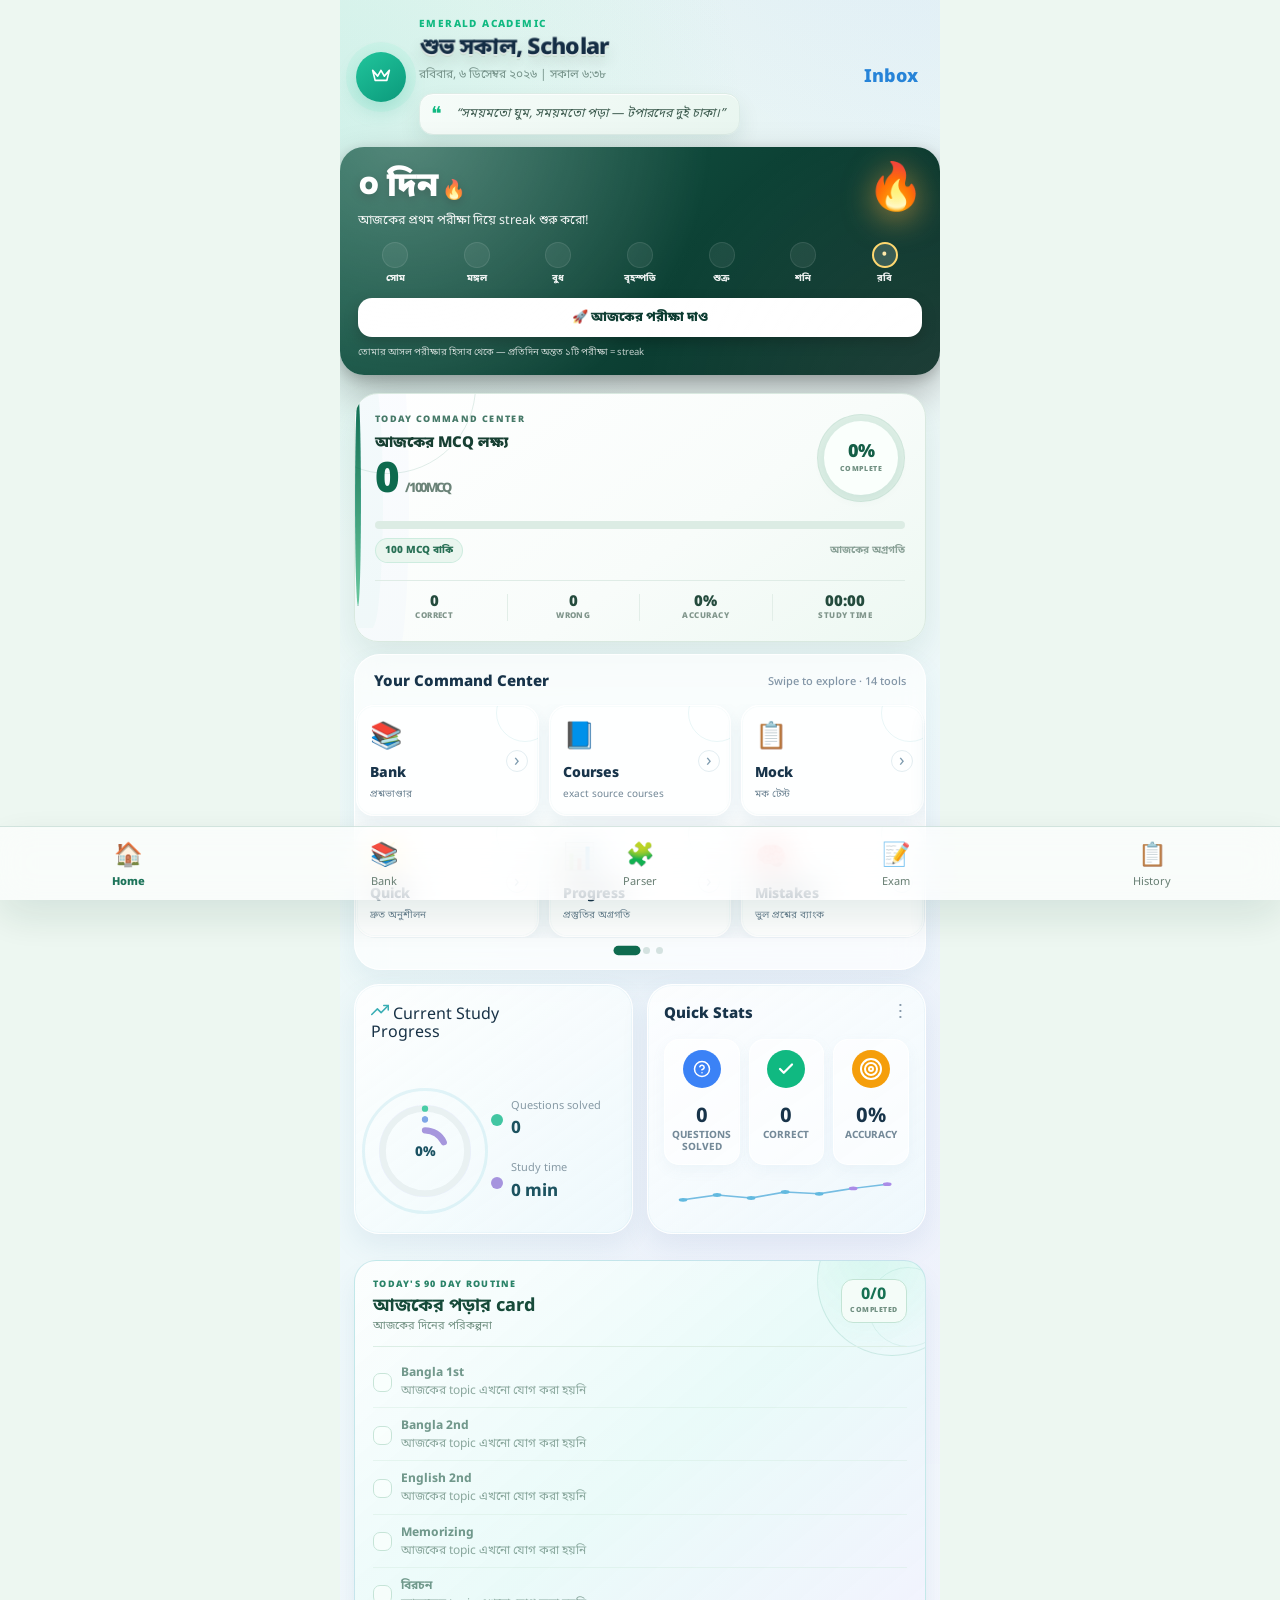
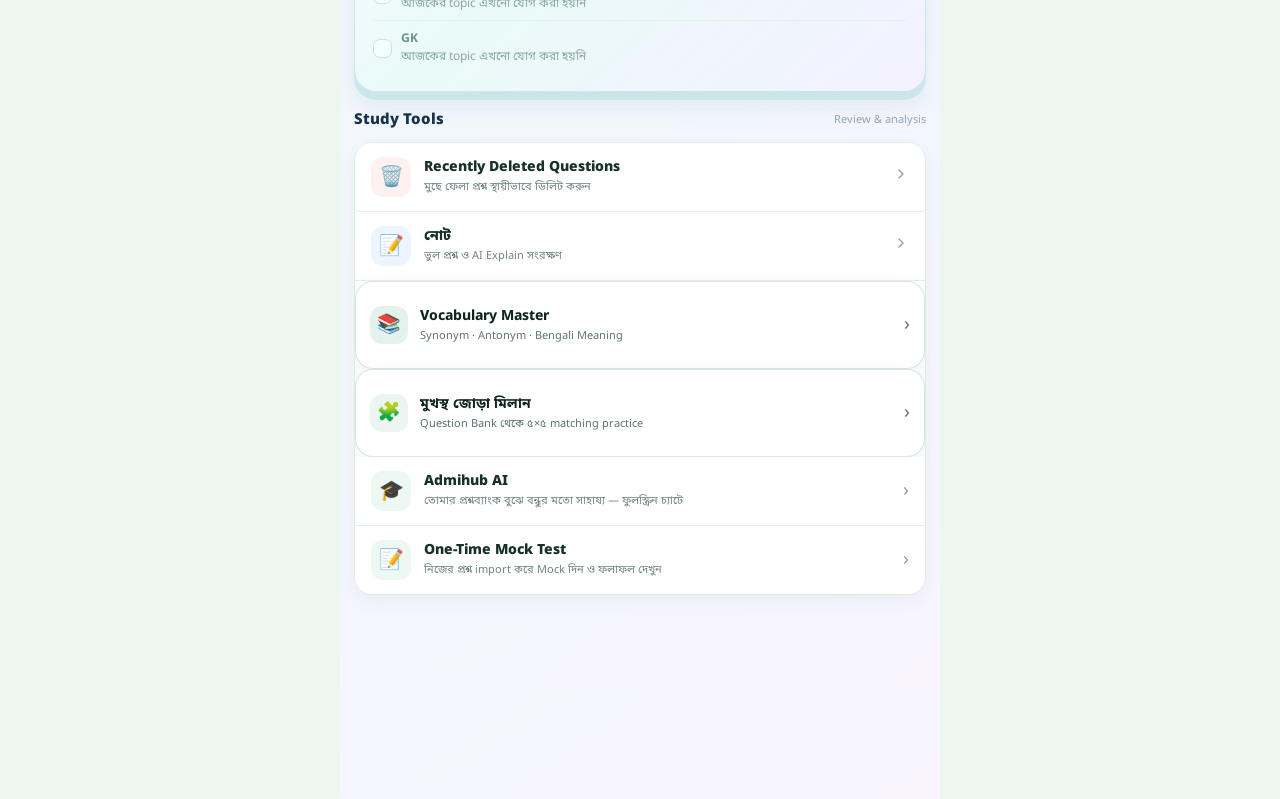
==== commit a615e850: "feat: export current questions and vocabulary" ====
--- a/index.html
+++ b/index.html
@@ -3845,7 +3845,7 @@
   <div class="h2">Data</div>
   <div class="card">
     <div class="muted" style="margin-bottom:10px;">Subjects: ${CACHE.subjects.length} · Topics: ${CACHE.topics.length} · Questions: ${CACHE.questions.length} · Exams: ${CACHE.examResults.length} · Vocabulary: ${CACHE.vocabulary.length}</div>
-    <button class="btn secondary" onclick="exportBackup()">⬇️ Export Full Backup</button>
+    <button class="btn secondary" onclick="exportBackup()">⬇️ Export Questions + Vocabulary</button>
     <div style="height:8px;"></div>
     <button class="btn ghost" onclick="document.getElementById('restoreFile').click()">⬆️ Restore from Backup</button>
     <input type="file" id="restoreFile" accept="application/json" class="hide" onchange="handleRestoreFile(event)">
@@ -3877,14 +3877,17 @@
   await dbPut('settings',CACHE.settings); render();
 }
 async function exportBackup(){
-  const data={appMeta:await dbGetAll('appMeta'), subjects:CACHE.subjects, topics:CACHE.topics, questions:CACHE.questions,
-    exams:CACHE.exams, examResults:CACHE.examResults, mistakes:CACHE.mistakes, vocabulary:CACHE.vocabulary, vocabularyMaster:await dbGetAll('vocabularyMaster'),
-    dailyStats:CACHE.dailyStats, settings:CACHE.settings, exportedAt:Date.now()};
+  const questions=await dbGetAll('questions');
+  const vocabulary=await dbGetAll('vocabulary');
+  const vocabularyMaster=await dbGetAll('vocabularyMaster');
+  const data={type:'admission-hub-question-vocabulary-export',version:2,exportedAt:Date.now(),
+    counts:{questions:questions.length,vocabulary:vocabulary.length,vocabularyMaster:vocabularyMaster.length},
+    questions,vocabulary,vocabularyMaster};
   const blob=new Blob([JSON.stringify(data,null,2)],{type:'application/json'});
   const url=URL.createObjectURL(blob);
-  const a=document.createElement('a'); a.href=url; a.download='admission-hub-backup-'+todayKey()+'.json'; document.body.appendChild(a); a.click(); a.remove();
+  const a=document.createElement('a'); a.href=url; a.download='admission-hub-questions-vocabulary-'+todayKey()+'.json'; document.body.appendChild(a); a.click(); a.remove();
   URL.revokeObjectURL(url);
-  toast('Backup exported');
+  toast(`Exported ${questions.length.toLocaleString()} questions + ${(vocabulary.length+vocabularyMaster.length).toLocaleString()} vocabulary`);
 }
 function handleRestoreFile(ev){
   const file=ev.target.files[0]; if(!file) return;
@@ -5133,12 +5136,12 @@
       // An older worker can keep serving the pre-fix navigation bundle in an
       // installed PWA. Remove that controller once, then install the current
       // worker with a fresh build URL.
-      const expectedSwVersion = 'v190-settings-sync-timeout-20260905';
+      const expectedSwVersion = 'v191-question-vocabulary-export-20260905';
       if (registration && activeUrl && !activeUrl.includes(expectedSwVersion)) {
         await registration.unregister().catch(()=>{});
         registration=null;
       }
-      registration=await navigator.serviceWorker.register('./sw.js?v=v190-settings-sync-timeout-20260905',{scope:'./',updateViaCache:'none'});
+      registration=await navigator.serviceWorker.register('./sw.js?v=v191-question-vocabulary-export-20260905',{scope:'./',updateViaCache:'none'});
       await registration.update().catch(()=>{});
       // Apply an already-installed worker immediately; never require a cache-clear action.
       activateWaiting(registration);
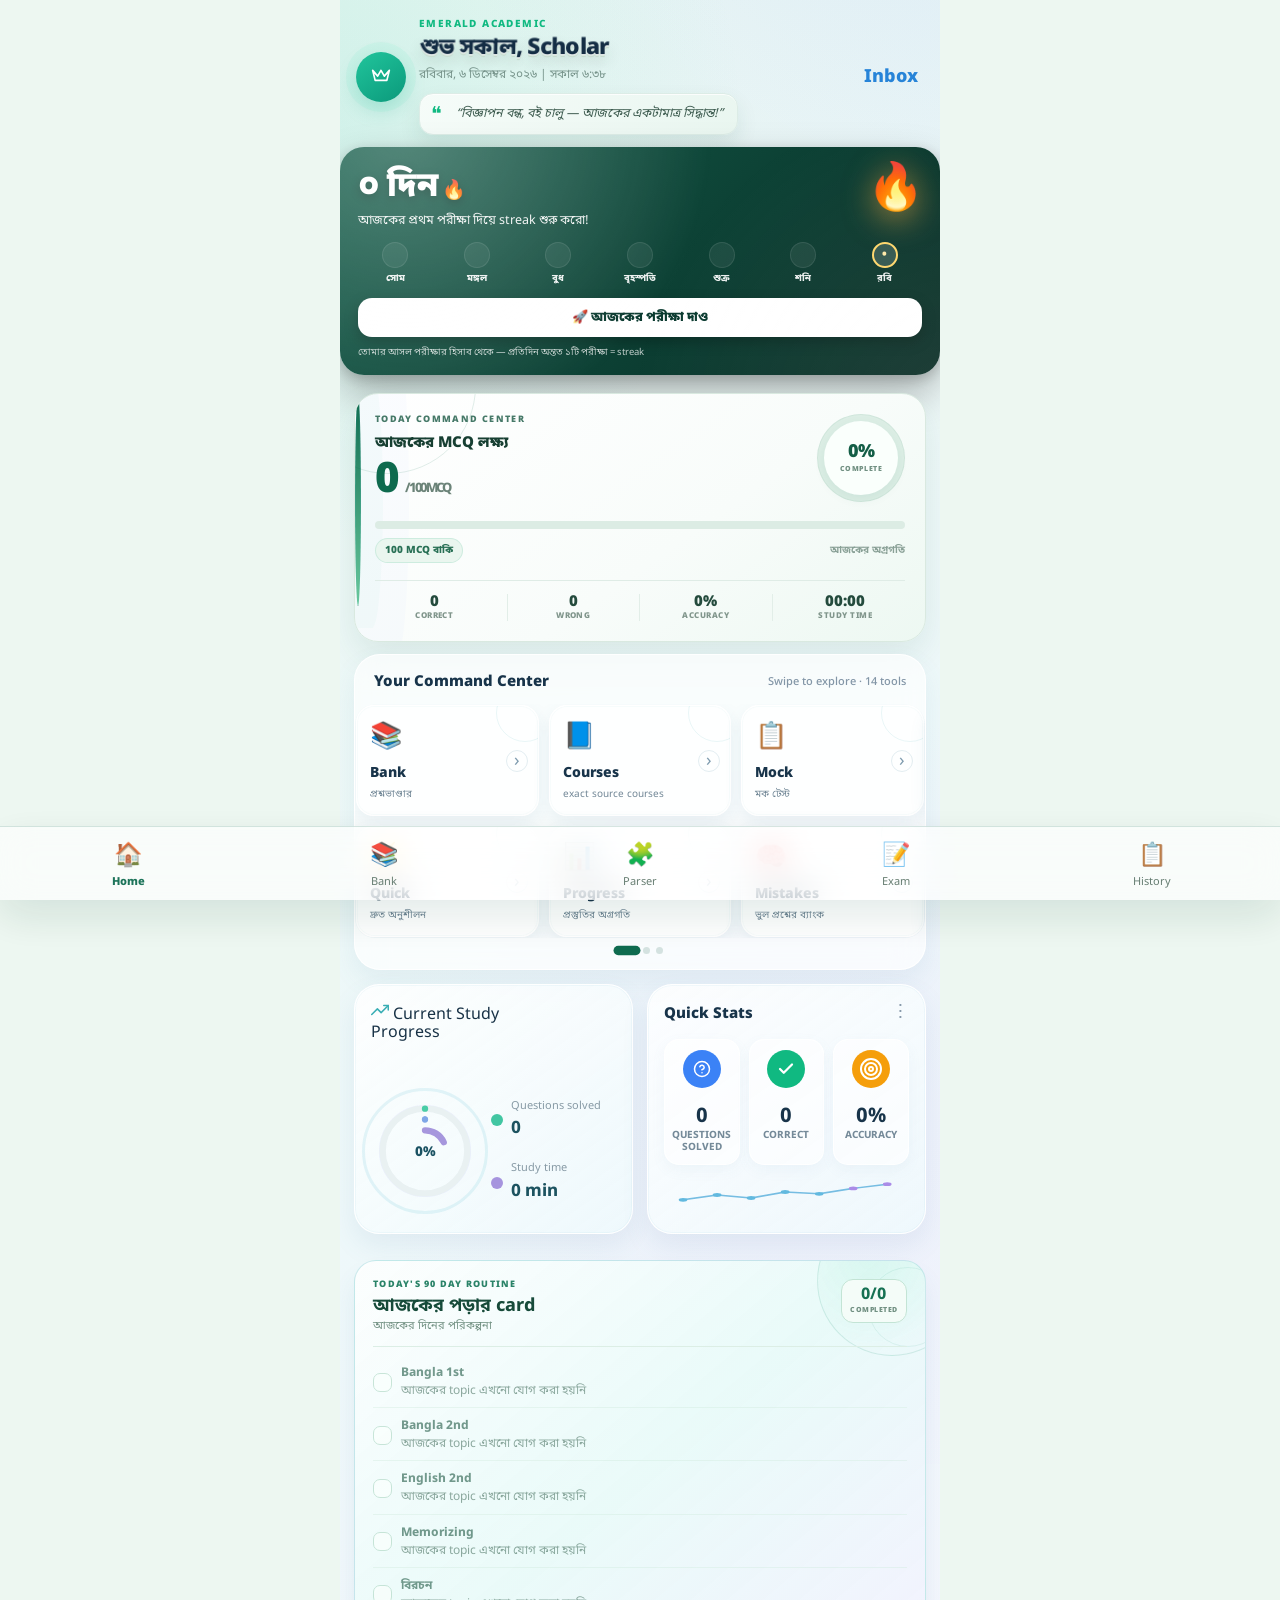
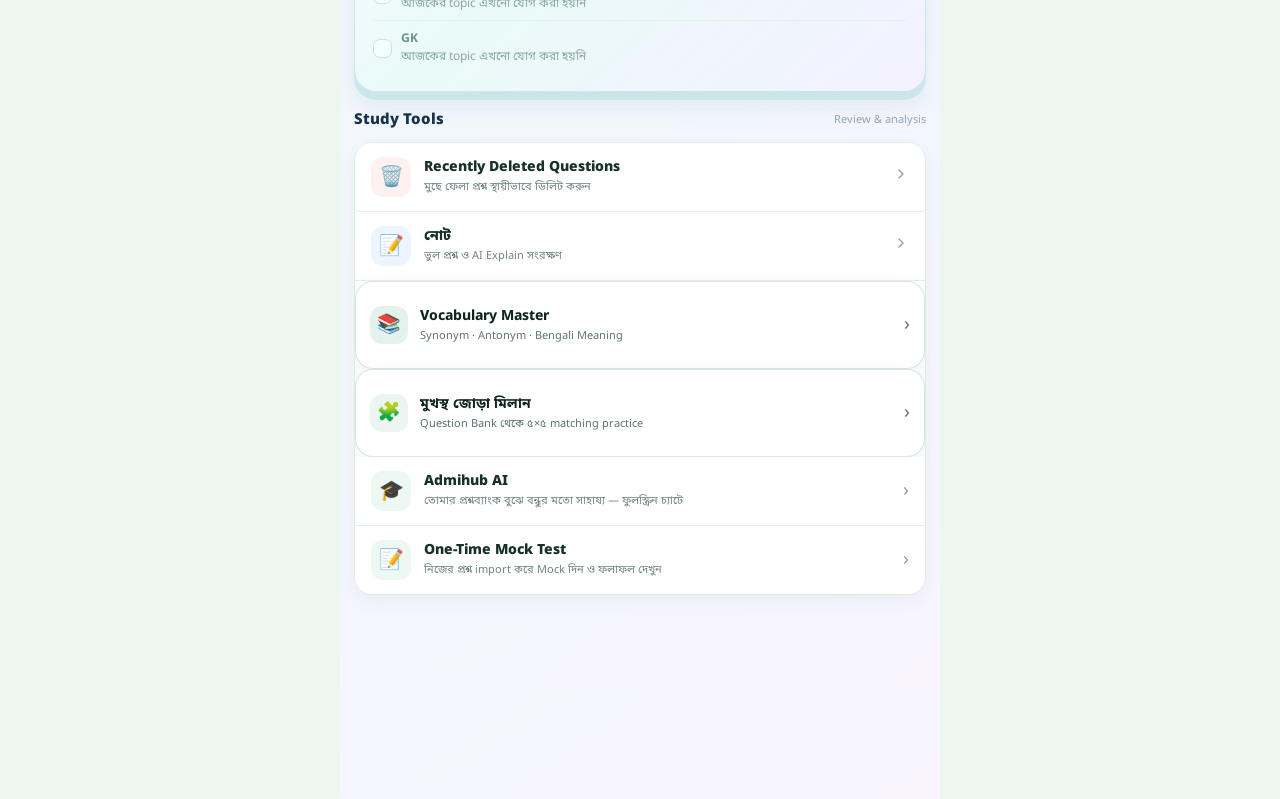
==== commit 90da2ef2: "feat: add separate settings data exports" ====
--- a/index.html
+++ b/index.html
@@ -5136,12 +5136,12 @@
       // An older worker can keep serving the pre-fix navigation bundle in an
       // installed PWA. Remove that controller once, then install the current
       // worker with a fresh build URL.
-      const expectedSwVersion = 'v191-question-vocabulary-export-20260905';
+      const expectedSwVersion = 'v192-settings-separated-exports-20260905';
       if (registration && activeUrl && !activeUrl.includes(expectedSwVersion)) {
         await registration.unregister().catch(()=>{});
         registration=null;
       }
-      registration=await navigator.serviceWorker.register('./sw.js?v=v191-question-vocabulary-export-20260905',{scope:'./',updateViaCache:'none'});
+      registration=await navigator.serviceWorker.register('./sw.js?v=v192-settings-separated-exports-20260905',{scope:'./',updateViaCache:'none'});
       await registration.update().catch(()=>{});
       // Apply an already-installed worker immediately; never require a cache-clear action.
       activateWaiting(registration);
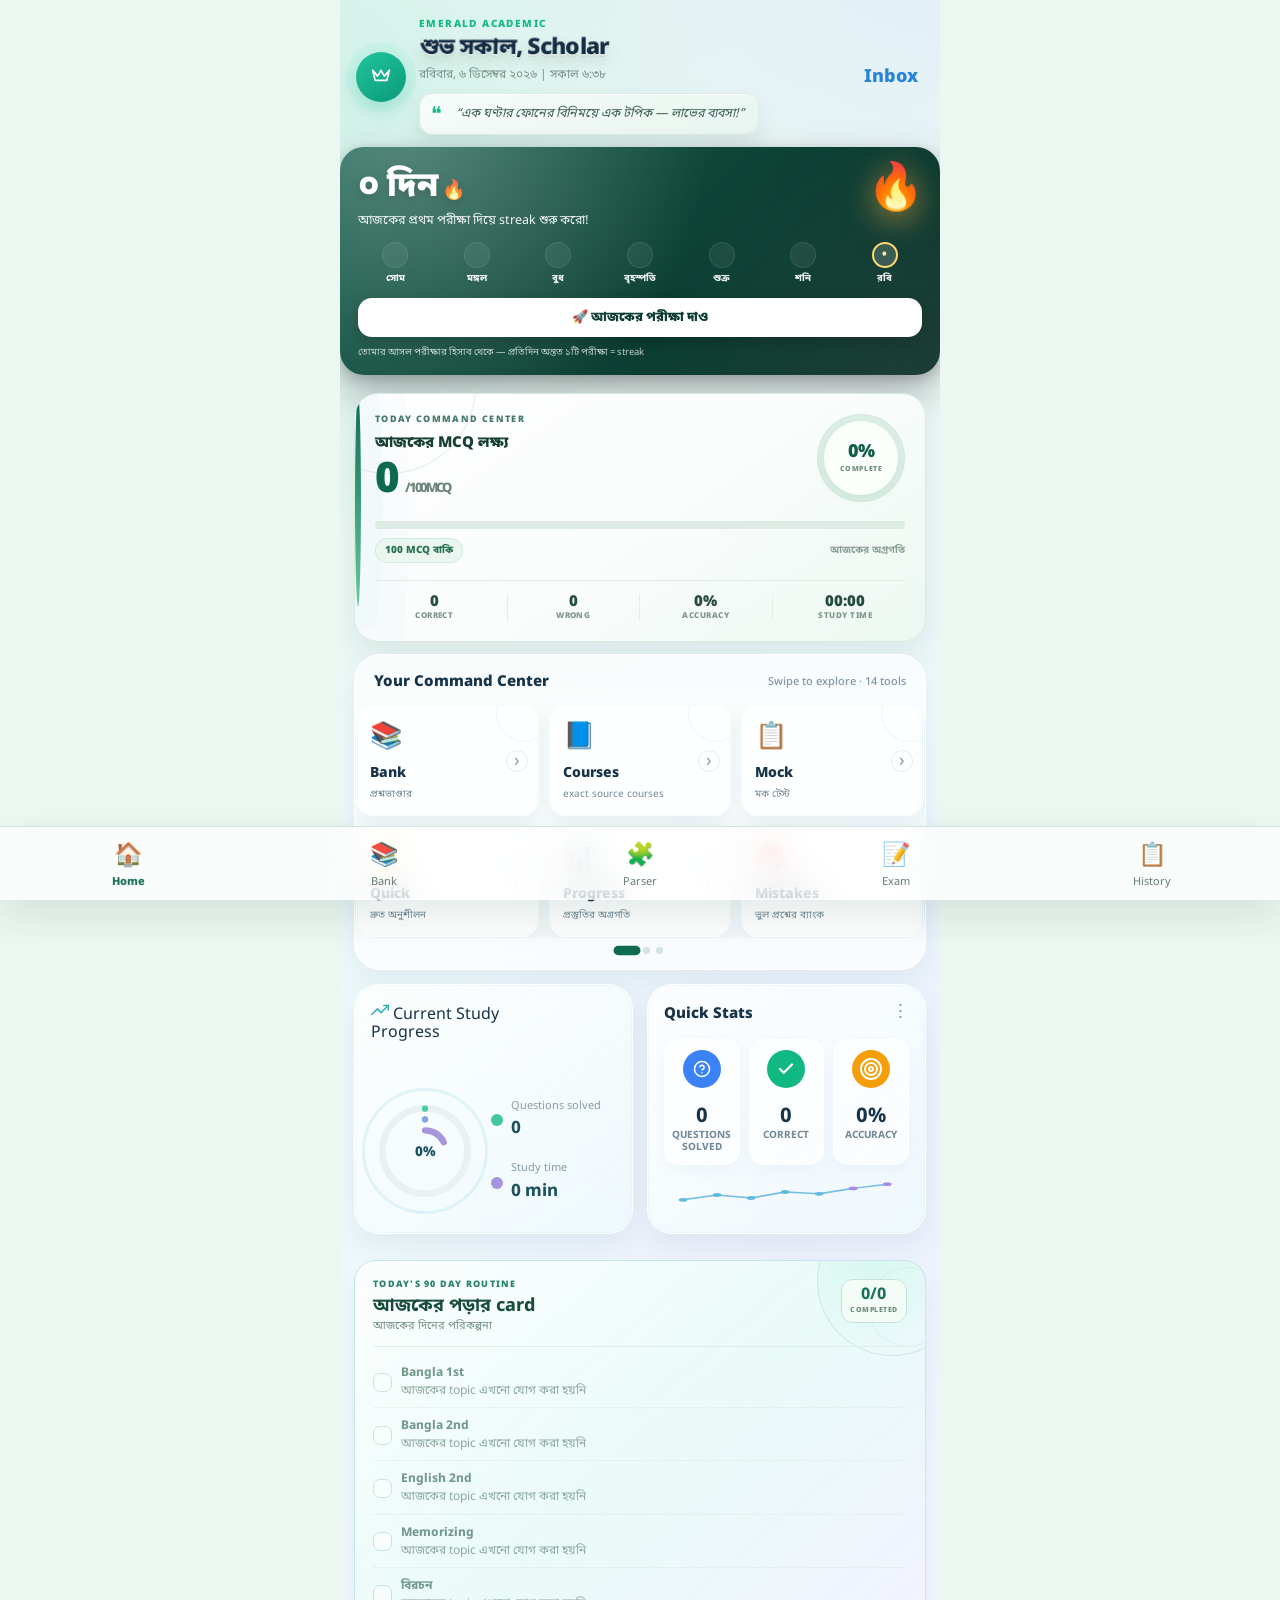
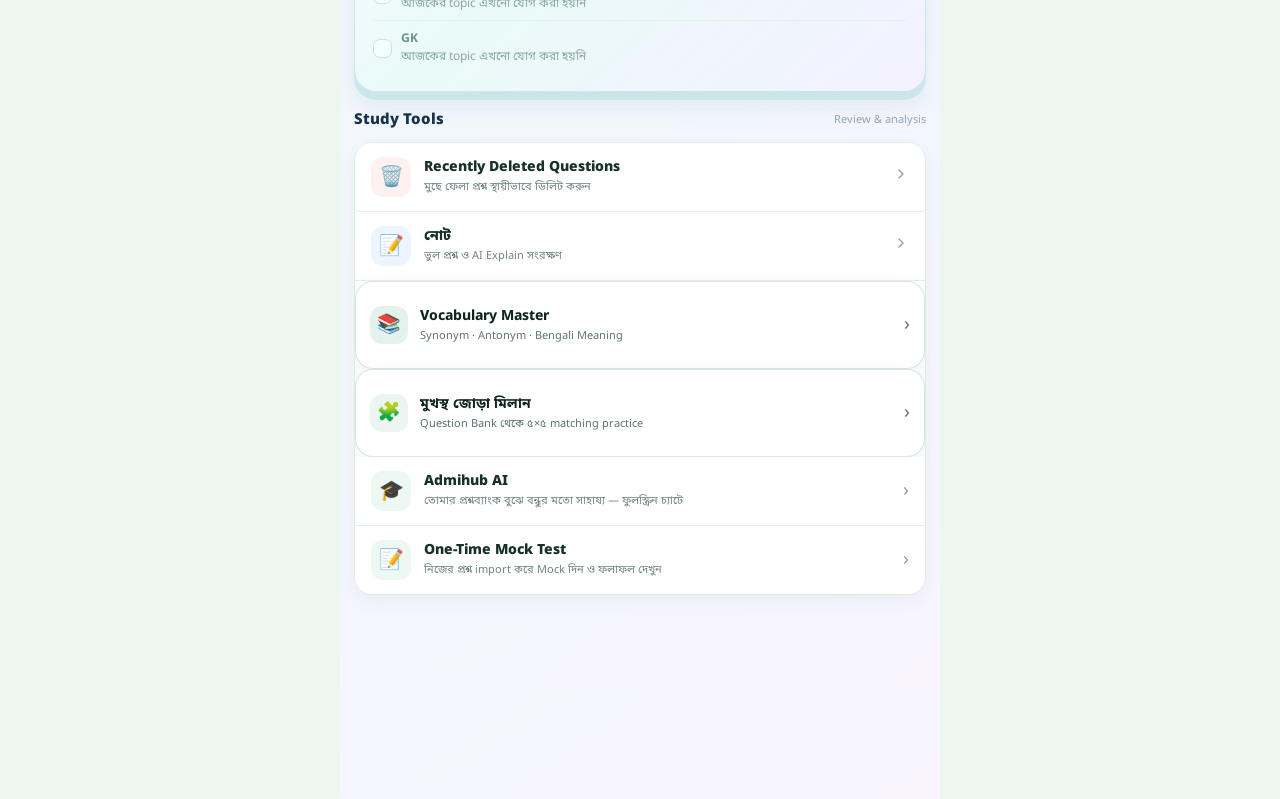
==== commit 7c604380: "feat: add JUJU AI workspace UI" ====
--- a/index.html
+++ b/index.html
@@ -5672,5 +5672,27 @@
 <script>window.AH_CLOUD_ROLE='control';</script>
 <script src="./cloud-content-sync.js?v=v189-fix2"></script>
 <script src="./public-users-admin.js?v=p3-admin-v1"></script>
+<link rel="stylesheet" href="./juju-workspace.css?v=1">
+<script src="./juju-workspace.js?v=1"></script>
+<script>
+(() => {
+  const current = () => String(location.hash.replace(/^#\/?/, '').split('?')[0] || (window.Router && Router.path) || 'dashboard');
+  const previous = window.__admissionRenderRoute;
+  window.__admissionRenderRoute = function jujuRoute() {
+    if (current() === 'juju' && typeof window.renderJujuWorkspace === 'function') return window.renderJujuWorkspace();
+    return typeof previous === 'function' ? previous.apply(this, arguments) : undefined;
+  };
+  const oldRender = window.render;
+  if (typeof oldRender === 'function') {
+    window.render = function jujuRender() {
+      if (current() === 'juju' && typeof window.renderJujuWorkspace === 'function') return window.renderJujuWorkspace();
+      return oldRender.apply(this, arguments);
+    };
+  }
+  window.addEventListener('hashchange', () => {
+    if (current() === 'juju' && window.Router) { Router.path = 'juju'; window.renderJujuWorkspace?.(); }
+  });
+})();
+</script>
 </body>
 </html>
--- a/juju-workspace.css
+++ b/juju-workspace.css
@@ -0,0 +1 @@
+body[data-juju="dark"]{--j-bg:#0b0d10;--j-surface:#11151a;--j-panel:#151a20;--j-panel2:#1a2027;--j-border:#252c35;--j-text:#edf2f0;--j-muted:#8f9aa4;--j-faint:#5d6872;--j-accent:#9bf2c7;--j-accent2:#5dd9a4;--j-blue:#8db8ff;--j-shadow:0 20px 60px rgba(0,0,0,.28)}body[data-juju="light"]{--j-bg:#f5f7f5;--j-surface:#fff;--j-panel:#fff;--j-panel2:#f1f5f3;--j-border:#dfe7e2;--j-text:#16211c;--j-muted:#66736c;--j-faint:#89968f;--j-accent:#168958;--j-accent2:#0e754a;--j-blue:#2b69bd;--j-shadow:0 18px 50px rgba(32,70,52,.12)}body:has(.juju-app){background:var(--j-bg)!important;color:var(--j-text)!important;font-family:Inter,-apple-system,BlinkMacSystemFont,"Segoe UI",sans-serif!important;user-select:text!important}body:has(.juju-app) #app{max-width:none!important;padding:0!important;min-height:100dvh}.juju-app{min-height:100dvh;display:flex;background:var(--j-bg);color:var(--j-text);font-size:13px}.juju-sidebar{width:238px;flex:none;background:var(--j-surface);border-right:1px solid var(--j-border);padding:22px 14px 14px;display:flex;flex-direction:column;gap:20px}.juju-brand{display:flex;align-items:center;gap:8px;padding:0 10px;color:var(--j-text);font-size:19px;font-weight:800;letter-spacing:-.04em}.juju-brand-mark{display:grid;place-items:center;width:27px;height:27px;border-radius:9px;background:var(--j-accent);color:#082d20;font-size:16px}.juju-brand small{font-size:9px;letter-spacing:.12em;text-transform:uppercase;color:var(--j-faint);font-weight:700;margin:6px 0 0 -4px}.juju-new-chat{height:42px;border:1px solid var(--j-border);border-radius:10px;background:var(--j-panel);color:var(--j-text);font-weight:700;text-align:left;padding:0 11px;cursor:pointer}.juju-new-chat b{color:var(--j-accent);font-size:17px;margin-right:7px}.juju-new-chat kbd{float:right;color:var(--j-faint);font-size:10px;font-weight:500;margin-top:3px}.juju-nav{display:grid;gap:3px}.juju-nav-label{padding:0 11px;color:var(--j-faint);font-size:10px;font-weight:800;letter-spacing:.12em;text-transform:uppercase;margin-bottom:-13px}.juju-nav-item{border:0;background:none;color:var(--j-muted);height:38px;border-radius:9px;text-align:left;padding:0 11px;display:flex;align-items:center;gap:11px;cursor:pointer;font-weight:600}.juju-nav-item span{font-size:17px;width:18px;text-align:center;color:var(--j-faint)}.juju-nav-item:hover{background:var(--j-panel2);color:var(--j-text)}.juju-nav-item.active{background:color-mix(in srgb,var(--j-accent) 12%,transparent);color:var(--j-accent)}.juju-nav-item.active span{color:var(--j-accent)}.juju-nav-item em{margin-left:auto;background:var(--j-accent);color:#082d20;border-radius:10px;font-size:10px;font-style:normal;padding:2px 6px}.juju-sidebar-bottom{margin-top:auto;display:grid;gap:14px}.juju-connection{display:flex;gap:9px;align-items:center;padding:10px;border-top:1px solid var(--j-border);color:var(--j-text)}.juju-connection i{width:8px;height:8px;border-radius:50%;background:var(--j-accent2);box-shadow:0 0 0 4px color-mix(in srgb,var(--j-accent2) 15%,transparent)}.juju-connection b,.juju-connection small,.juju-user b,.juju-user small{display:block}.juju-connection b{font-size:11px}.juju-connection small,.juju-user small{color:var(--j-faint);font-size:10px;margin-top:3px}.juju-user{display:flex;align-items:center;gap:9px;border:0;border-top:1px solid var(--j-border);padding:13px 6px 0;background:none;color:var(--j-text);text-align:left}.juju-user>span:first-child{display:grid;place-items:center;width:28px;height:28px;border-radius:50%;background:#40566d;color:#fff;font-size:11px}.juju-user>span:nth-child(2){flex:1}.juju-user strong{color:var(--j-faint);letter-spacing:2px}.juju-main{min-width:0;flex:1;display:flex;flex-direction:column}.juju-topbar{height:64px;border-bottom:1px solid var(--j-border);display:flex;align-items:center;justify-content:space-between;padding:0 28px;background:color-mix(in srgb,var(--j-bg) 88%,transparent)}.juju-breadcrumb{display:flex;align-items:center;gap:9px;color:var(--j-faint);font-size:12px}.juju-breadcrumb b{color:var(--j-border)}.juju-breadcrumb strong{color:var(--j-text);font-size:12px}.juju-top-actions{display:flex;gap:7px}.juju-top-actions button,.juju-head-actions button{border:1px solid var(--j-border);border-radius:8px;background:var(--j-panel);color:var(--j-muted);height:31px;padding:0 10px;cursor:pointer;font-size:12px}.juju-top-actions button:hover,.juju-head-actions button:hover{color:var(--j-text);border-color:var(--j-faint)}.juju-mobile-menu{display:none}.juju-content{display:flex;min-height:calc(100dvh - 64px);min-width:0}.juju-chat-column{flex:1;min-width:0;display:flex;flex-direction:column;max-width:970px;margin:0 auto}.juju-chat-head{padding:35px 48px 22px;display:flex;justify-content:space-between;gap:20px;border-bottom:1px solid var(--j-border)}.juju-eyebrow{display:block;color:var(--j-accent);font-size:9px;font-weight:800;letter-spacing:.16em;margin-bottom:9px}.juju-chat-head h1{font-size:22px;letter-spacing:-.035em;margin:0;color:var(--j-text)}.juju-chat-head p{color:var(--j-muted);font-size:12px;margin:8px 0 0}.juju-status{font-size:10px;vertical-align:middle;color:var(--j-accent);font-weight:600;margin-left:8px;letter-spacing:0}.juju-head-actions{display:flex;gap:7px;align-items:start}.juju-message-list{padding:25px 48px 120px;overflow:auto;flex:1}.juju-message{display:flex;gap:13px;max-width:820px;margin:0 auto 28px}.juju-avatar{width:29px;height:29px;flex:none;border-radius:9px;display:grid;place-items:center;background:var(--j-panel2);color:var(--j-muted);font-size:11px;font-weight:800}.juju-message.assistant .juju-avatar{background:var(--j-accent);color:#082d20}.juju-message-body{min-width:0;flex:1}.juju-message-meta{display:flex;align-items:center;gap:8px;margin:2px 0 9px;font-size:11px}.juju-message-meta span{color:var(--j-faint);font-size:10px}.juju-icon-btn{margin-left:auto;border:0;background:none;color:var(--j-faint);cursor:pointer;opacity:0}.juju-message:hover .juju-icon-btn{opacity:1}.juju-message-text{color:var(--j-text);font-size:14px;line-height:1.75;white-space:pre-wrap}.juju-code-card{margin-top:16px;border:1px solid var(--j-border);border-radius:10px;overflow:hidden;background:#0b0f13;box-shadow:var(--j-shadow)}.juju-code-card header{height:38px;display:flex;align-items:center;justify-content:space-between;padding:0 10px 0 14px;background:#151b21;border-bottom:1px solid var(--j-border);color:#9aa6b0;font-size:10px}.juju-code-card header span{display:flex;align-items:center;gap:7px;text-transform:uppercase;letter-spacing:.08em}.juju-code-card header button{border:0;background:none;color:#9aa6b0;font-size:10px;cursor:pointer;padding:5px 7px}.juju-code-card header button:hover{color:var(--j-accent)}.juju-dot{width:6px;height:6px;background:#f7c77c;border-radius:50%}.juju-code-window{max-height:255px;overflow:auto;margin:0;padding:15px 18px;color:#d2e9dd;font:12px/1.75 "SFMono-Regular",Consolas,monospace;tab-size:2;white-space:pre;content-visibility:auto;contain-intrinsic-size:255px}.juju-composer{position:sticky;bottom:18px;margin:0 48px 24px;border:1px solid var(--j-border);border-radius:13px;background:var(--j-panel);box-shadow:0 16px 45px rgba(0,0,0,.2);overflow:hidden}.juju-composer textarea{width:100%;border:0;outline:0;background:none;color:var(--j-text);resize:none;min-height:51px;max-height:180px;padding:15px 16px 4px;font:13px/1.5 inherit}.juju-composer textarea::placeholder{color:var(--j-faint)}.juju-composer-bar{height:42px;display:flex;align-items:center;justify-content:space-between;padding:0 9px 7px 11px}.juju-composer-tools,.juju-composer-right{display:flex;align-items:center;gap:7px}.juju-composer-tools button,.juju-attach-btn{border:0;background:none;color:var(--j-muted);font-size:12px;cursor:pointer;padding:5px}.juju-composer-tools button:hover,.juju-attach-btn:hover{color:var(--j-accent)}.juju-composer-tools button:last-child{border:1px solid var(--j-border);border-radius:7px}.juju-attach-btn{font-size:20px;position:relative}.juju-attach-btn input{position:absolute;width:1px;height:1px;opacity:0}.juju-composer-right>span{color:var(--j-faint);font-size:10px}.juju-send{border:0;border-radius:8px;width:29px;height:29px;background:var(--j-accent);color:#082d20;font-size:17px;font-weight:800;cursor:pointer}.juju-attachments{display:flex;gap:6px;flex-wrap:wrap;padding:8px 12px 0}.juju-attachment{border:1px solid var(--j-border);border-radius:6px;padding:5px 7px;color:var(--j-muted);font-size:10px}.juju-attachment button{border:0;background:none;color:var(--j-faint);cursor:pointer}.juju-context{width:310px;flex:none;border-left:1px solid var(--j-border);background:var(--j-surface);padding:22px 18px;overflow:auto}.juju-context-head{display:flex;justify-content:space-between;align-items:center;font-size:13px;margin-bottom:20px}.juju-context-head button{border:0;background:none;color:var(--j-faint);font-size:19px;cursor:pointer}.juju-project-card{display:flex;align-items:center;gap:9px;border:1px solid var(--j-border);background:var(--j-panel);padding:11px;border-radius:9px}.juju-project-icon{display:grid;place-items:center;width:28px;height:28px;border-radius:7px;background:#384a60;color:var(--j-blue)}.juju-project-card div:nth-child(2){flex:1}.juju-project-card b,.juju-project-card span{display:block}.juju-project-card b{font-size:11px}.juju-project-card span{font-size:10px;color:var(--j-faint);margin-top:3px}.juju-project-card button{background:none;border:0;color:var(--j-faint)}.juju-context-section{border-top:1px solid var(--j-border);margin-top:20px;padding-top:17px}.juju-section-title{display:flex;align-items:center;justify-content:space-between;color:var(--j-muted);font-size:10px;font-weight:800;text-transform:uppercase;letter-spacing:.08em;margin-bottom:11px}.juju-section-title small{color:var(--j-accent);font-size:9px}.juju-section-title>b{background:var(--j-panel2);padding:3px 7px;border-radius:8px}.juju-progress-card{border:1px solid var(--j-border);border-radius:9px;background:var(--j-panel);padding:12px}.juju-progress-top,.juju-progress-meta{display:flex;justify-content:space-between;gap:5px}.juju-progress-top{font-size:11px}.juju-progress-top span{color:var(--j-accent)}.juju-progress{height:5px;background:var(--j-border);border-radius:4px;margin:12px 0 8px}.juju-progress i{display:block;width:76%;height:100%;background:var(--j-accent2);border-radius:4px}.juju-progress-meta{color:var(--j-faint);font-size:9px}.juju-timeline{padding:13px 0 0 8px}.juju-timeline>div{display:flex;gap:9px;min-height:39px;position:relative;color:var(--j-faint);font-size:10px}.juju-timeline>div:not(:last-child):before{content:"";position:absolute;left:5px;top:17px;width:1px;height:29px;background:var(--j-border)}.juju-timeline i{z-index:1;font-style:normal;font-size:10px;width:11px;color:var(--j-faint)}.juju-timeline .done{color:var(--j-text)}.juju-timeline .done i{color:var(--j-accent)}.juju-timeline .active{color:var(--j-text)}.juju-timeline .active i{color:var(--j-accent);animation:juju-pulse 1.5s infinite}.juju-timeline small{display:block;color:var(--j-faint);font-size:9px;margin-top:3px}.juju-file-row{display:flex;align-items:center;gap:8px;padding:7px 0;color:var(--j-muted);font-size:10px}.juju-file-row b{color:var(--j-text);font-weight:600;flex:1}.juju-file-row small{color:var(--j-accent);font-size:9px}.file-green,.file-blue{font-size:9px;font-weight:800}.file-green{color:var(--j-accent)}.file-blue{color:var(--j-blue)}.juju-browser-card{border:1px solid var(--j-border);border-radius:9px;background:var(--j-panel);padding:11px}.juju-browser-top{display:flex;gap:7px;align-items:center;font-size:10px}.juju-browser-top span{color:var(--j-accent)}.juju-browser-top b{flex:1}.juju-browser-top button{border:0;background:none;color:var(--j-faint)}.juju-browser-card p{font-size:10px;color:var(--j-muted);margin:11px 0}.juju-url{border-radius:5px;background:var(--j-panel2);padding:6px 7px;color:var(--j-faint);font:9px monospace}.juju-placeholder{max-width:560px;margin:auto;text-align:center;padding:40px}.juju-placeholder-icon{font-size:42px;color:var(--j-accent);margin-bottom:20px}.juju-placeholder h1{font-size:30px;margin:0 0 10px}.juju-placeholder p{color:var(--j-muted);line-height:1.7}.juju-placeholder button{margin-top:14px;border:0;border-radius:8px;background:var(--j-accent);color:#082d20;padding:10px 16px;font-weight:700;cursor:pointer}.juju-palette-backdrop{position:fixed;inset:0;background:rgba(0,0,0,.6);display:grid;place-items:start center;padding-top:15vh;z-index:20}.juju-palette{width:min(520px,calc(100vw - 30px));background:var(--j-surface);border:1px solid var(--j-border);border-radius:12px;box-shadow:0 30px 80px rgba(0,0,0,.35);overflow:hidden}.juju-palette-search{display:flex;align-items:center;gap:8px;border-bottom:1px solid var(--j-border);padding:15px;color:var(--j-faint)}.juju-palette-search input{border:0;outline:0;background:none;color:var(--j-text);font:14px inherit;width:100%}.juju-palette-label{color:var(--j-faint);font-size:9px;font-weight:800;letter-spacing:.12em;padding:14px 15px 7px}.juju-command{width:100%;border:0;background:none;color:var(--j-muted);padding:10px 15px;display:flex;align-items:center;gap:11px;text-align:left;cursor:pointer}.juju-command span{display:grid;place-items:center;width:20px;height:20px;border-radius:5px;background:var(--j-panel2);font-size:10px}.juju-command kbd{margin-left:auto;color:var(--j-faint)}.juju-command:hover,.juju-command.selected{background:color-mix(in srgb,var(--j-accent) 10%,transparent);color:var(--j-text)}.juju-toast{position:fixed;bottom:24px;left:50%;transform:translate(-50%,10px);background:#e9fff3;color:#123e2a;padding:9px 14px;border-radius:8px;font-size:12px;opacity:0;pointer-events:none;transition:.2s;z-index:30;box-shadow:var(--j-shadow)}.juju-toast.show{opacity:1;transform:translate(-50%,0)}@keyframes juju-pulse{50%{opacity:.35}}@media(max-width:1050px){.juju-context{width:270px}.juju-chat-head,.juju-message-list{padding-left:28px;padding-right:28px}.juju-composer{margin-left:28px;margin-right:28px}}@media(max-width:760px){.juju-sidebar{position:fixed;left:-250px;top:0;bottom:0;z-index:15;transition:left .2s;box-shadow:var(--j-shadow)}.juju-sidebar.open{left:0}.juju-mobile-menu{display:block!important}.juju-topbar{padding:0 16px}.juju-content{min-height:calc(100dvh - 64px)}.juju-context{display:none}.juju-chat-head{padding:25px 16px 18px}.juju-chat-head h1{font-size:18px}.juju-head-actions button:nth-child(2){font-size:0;width:31px;padding:0}.juju-head-actions button:nth-child(2):after{content:'◫';font-size:15px}.juju-message-list{padding:20px 16px 110px}.juju-composer{margin:0 12px calc(12px + env(safe-area-inset-bottom))}.juju-composer-right>span{display:none}.juju-message-text{font-size:13px}.juju-code-window{font-size:11px}.juju-breadcrumb span,.juju-breadcrumb b{display:none}.juju-placeholder{padding:30px 20px}.juju-placeholder h1{font-size:25px}}@media(prefers-reduced-motion:reduce){*,*:before,*:after{animation-duration:.01ms!important;transition-duration:.01ms!important}}
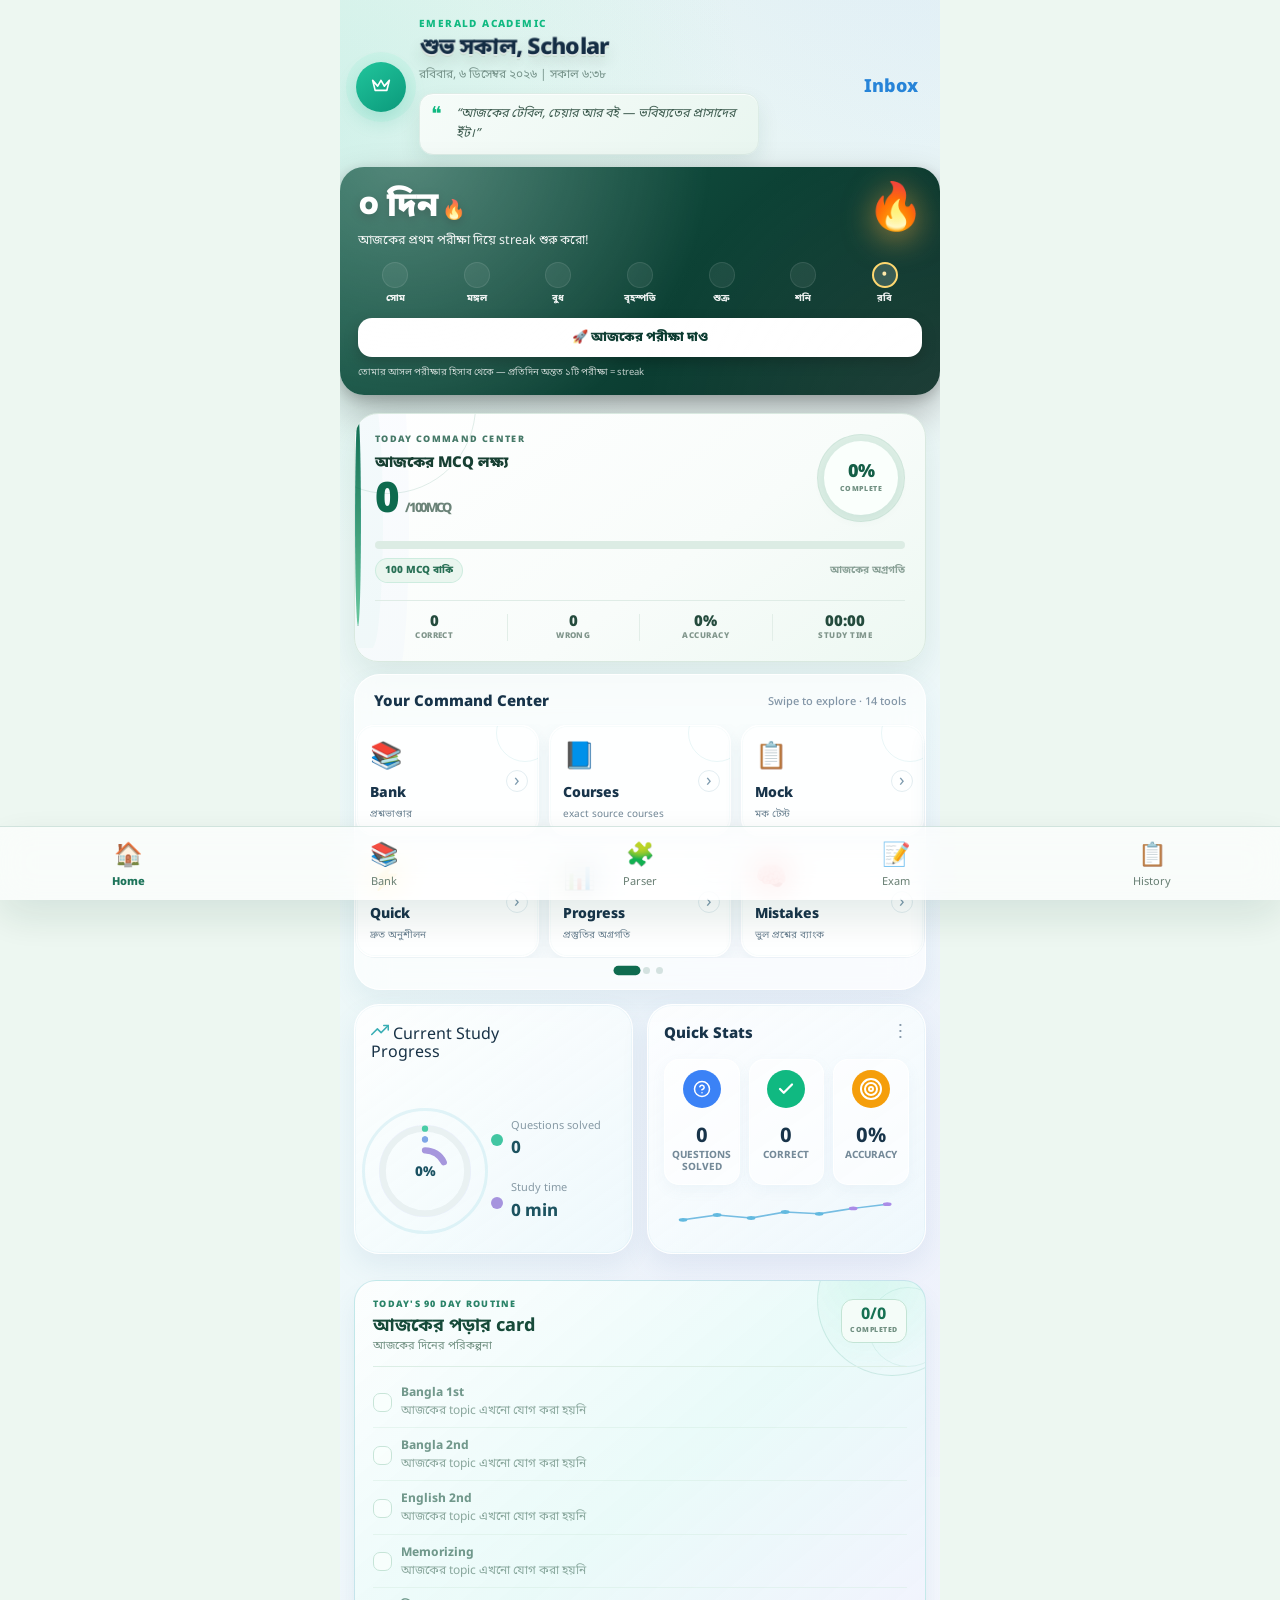
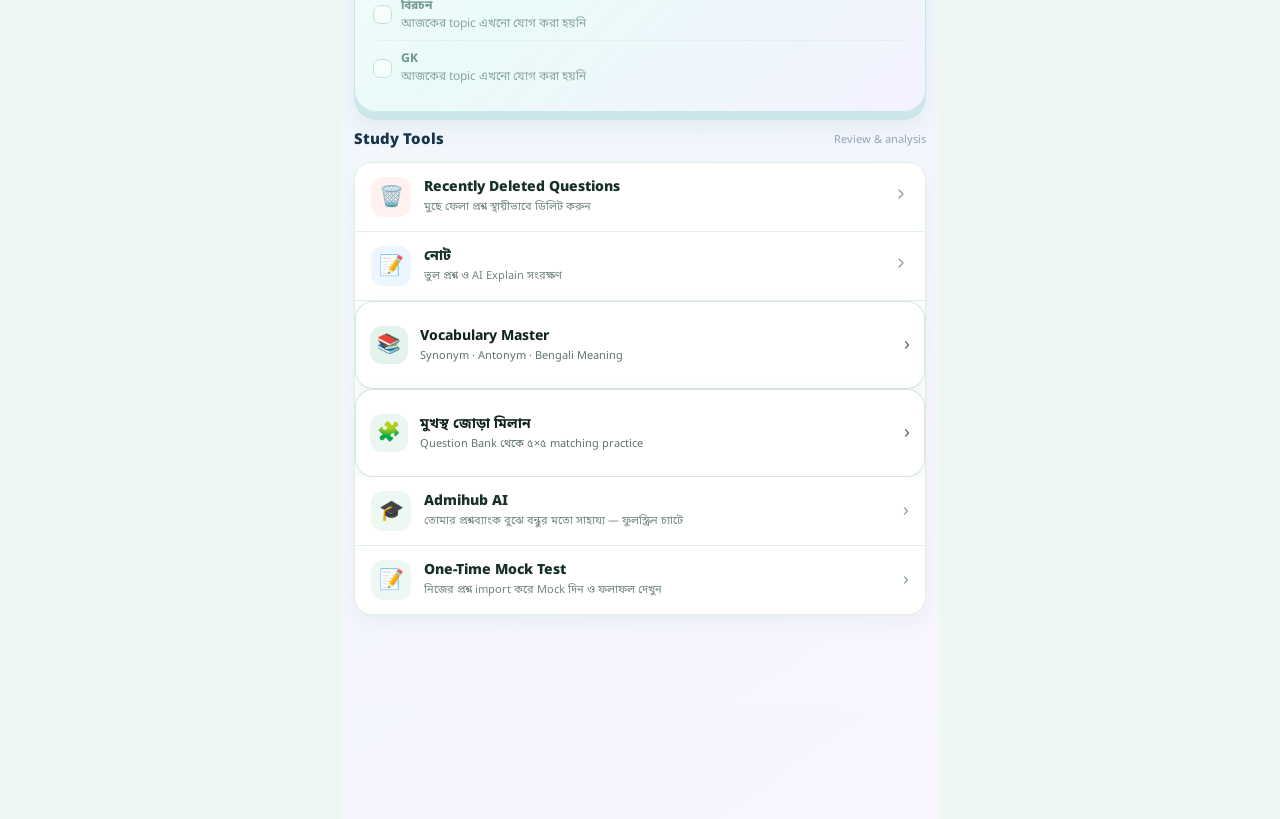
==== commit 3c9d26df: "Revert "feat: add JUJU AI workspace UI" This reverts commit c62659184c9ff4ee72fbb56b2ed85e673d3e92b7" ====
--- a/index.html
+++ b/index.html
@@ -5672,27 +5672,5 @@
 <script>window.AH_CLOUD_ROLE='control';</script>
 <script src="./cloud-content-sync.js?v=v189-fix2"></script>
 <script src="./public-users-admin.js?v=p3-admin-v1"></script>
-<link rel="stylesheet" href="./juju-workspace.css?v=1">
-<script src="./juju-workspace.js?v=1"></script>
-<script>
-(() => {
-  const current = () => String(location.hash.replace(/^#\/?/, '').split('?')[0] || (window.Router && Router.path) || 'dashboard');
-  const previous = window.__admissionRenderRoute;
-  window.__admissionRenderRoute = function jujuRoute() {
-    if (current() === 'juju' && typeof window.renderJujuWorkspace === 'function') return window.renderJujuWorkspace();
-    return typeof previous === 'function' ? previous.apply(this, arguments) : undefined;
-  };
-  const oldRender = window.render;
-  if (typeof oldRender === 'function') {
-    window.render = function jujuRender() {
-      if (current() === 'juju' && typeof window.renderJujuWorkspace === 'function') return window.renderJujuWorkspace();
-      return oldRender.apply(this, arguments);
-    };
-  }
-  window.addEventListener('hashchange', () => {
-    if (current() === 'juju' && window.Router) { Router.path = 'juju'; window.renderJujuWorkspace?.(); }
-  });
-})();
-</script>
 </body>
 </html>
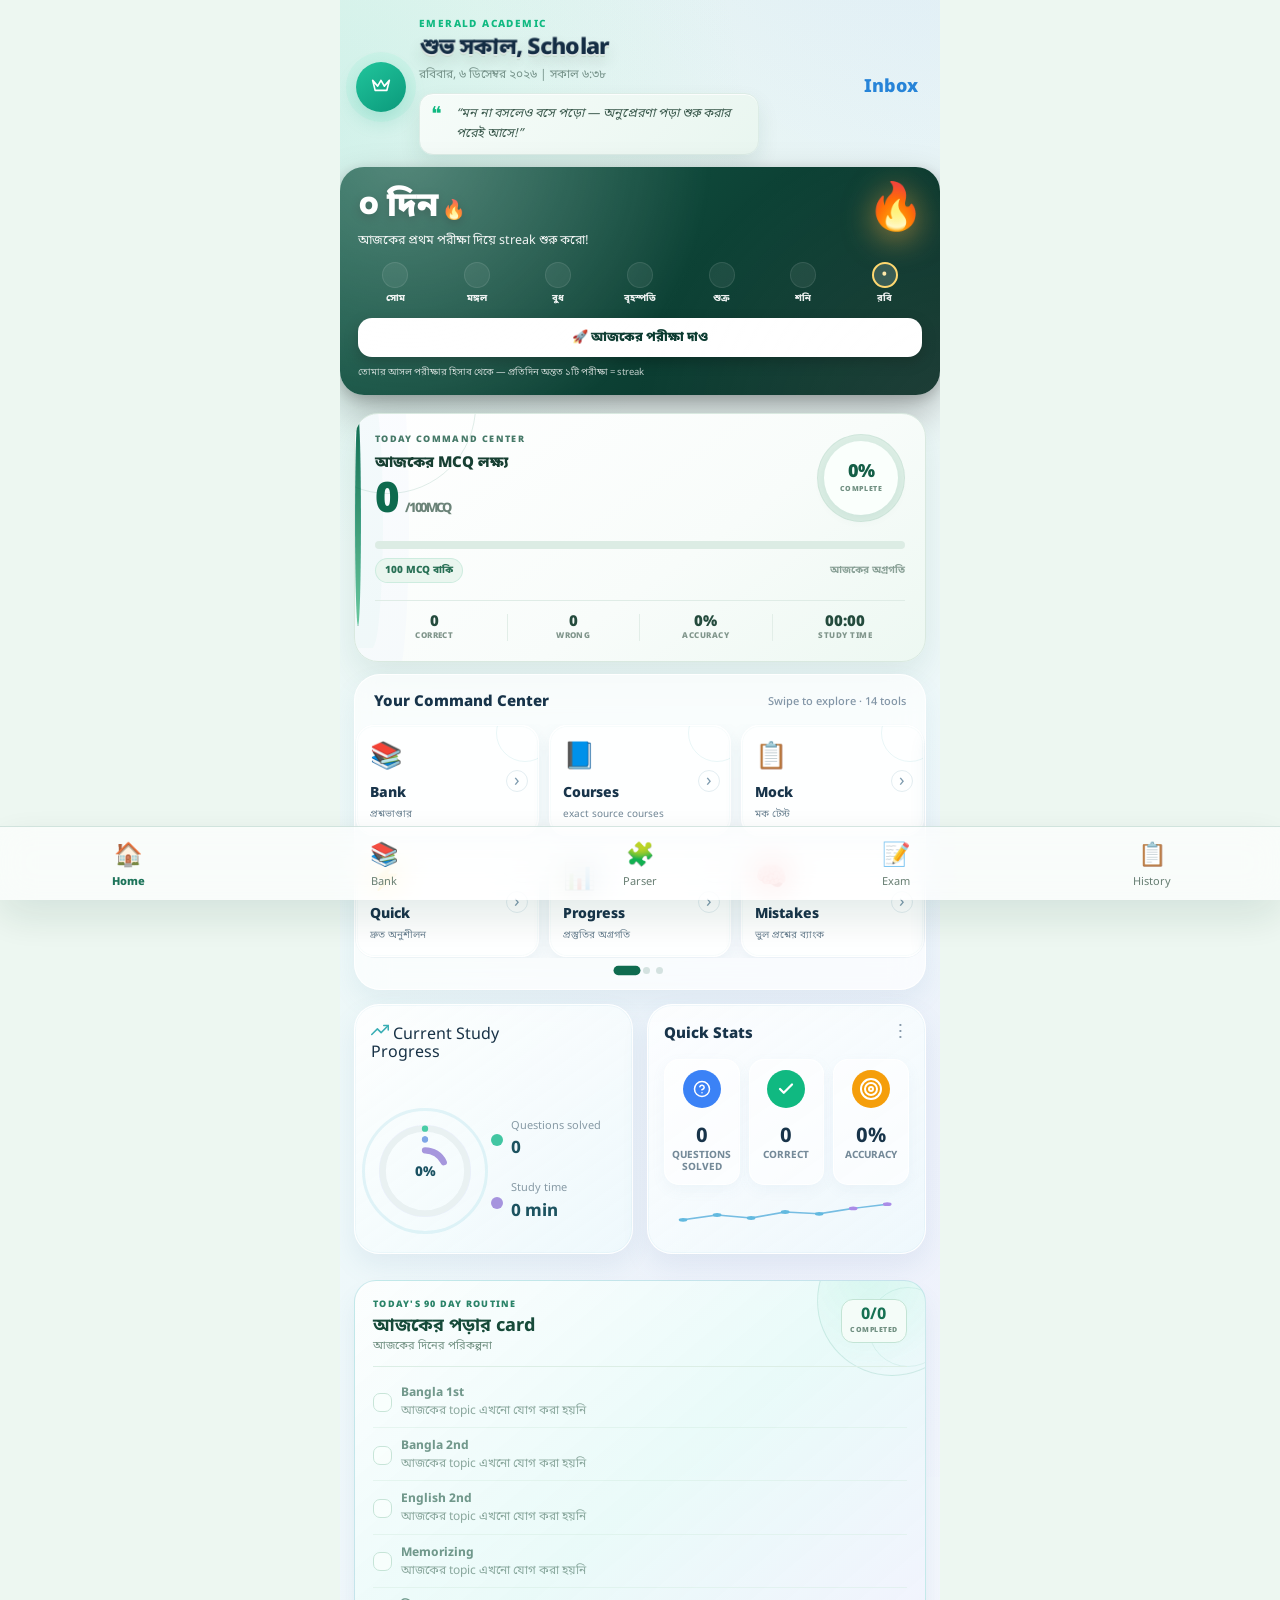
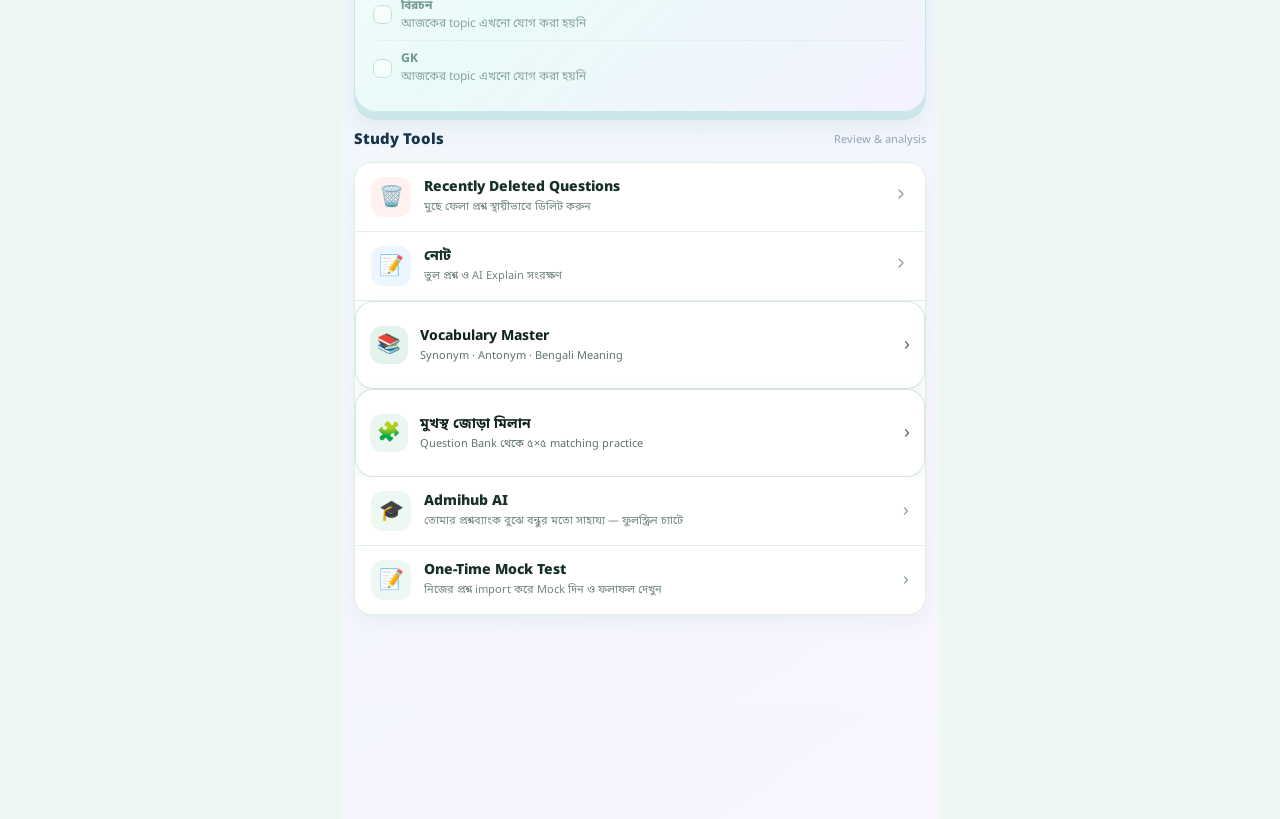
==== commit 15c4096b: "fix vocabulary voice generation and offline cache" ====
--- a/index.html
+++ b/index.html
@@ -5641,7 +5641,7 @@
 <script src="./one-time-mock-tool.js?v=20260824-native"></script>
 <script src="./vocabulary-master-tool.js?v=vm-autoimg-v106"></script>
 <script src="./vocabulary-pronunciation.js?v=voice-el-v104"></script>
-<script src="./vocabulary-elevenlabs.js?v=el-voice-v105"></script>
+<script src="./vocabulary-elevenlabs.js?v=el-voice-v106"></script>
 <script src="./notification-hub.js?v=notify-v110"></script>
 <script src="./gk-agent-tool.js?v=gk-v115"></script>
 <script src="./study-ai-tool.js?v=studyai-v134-settings-sync"></script>
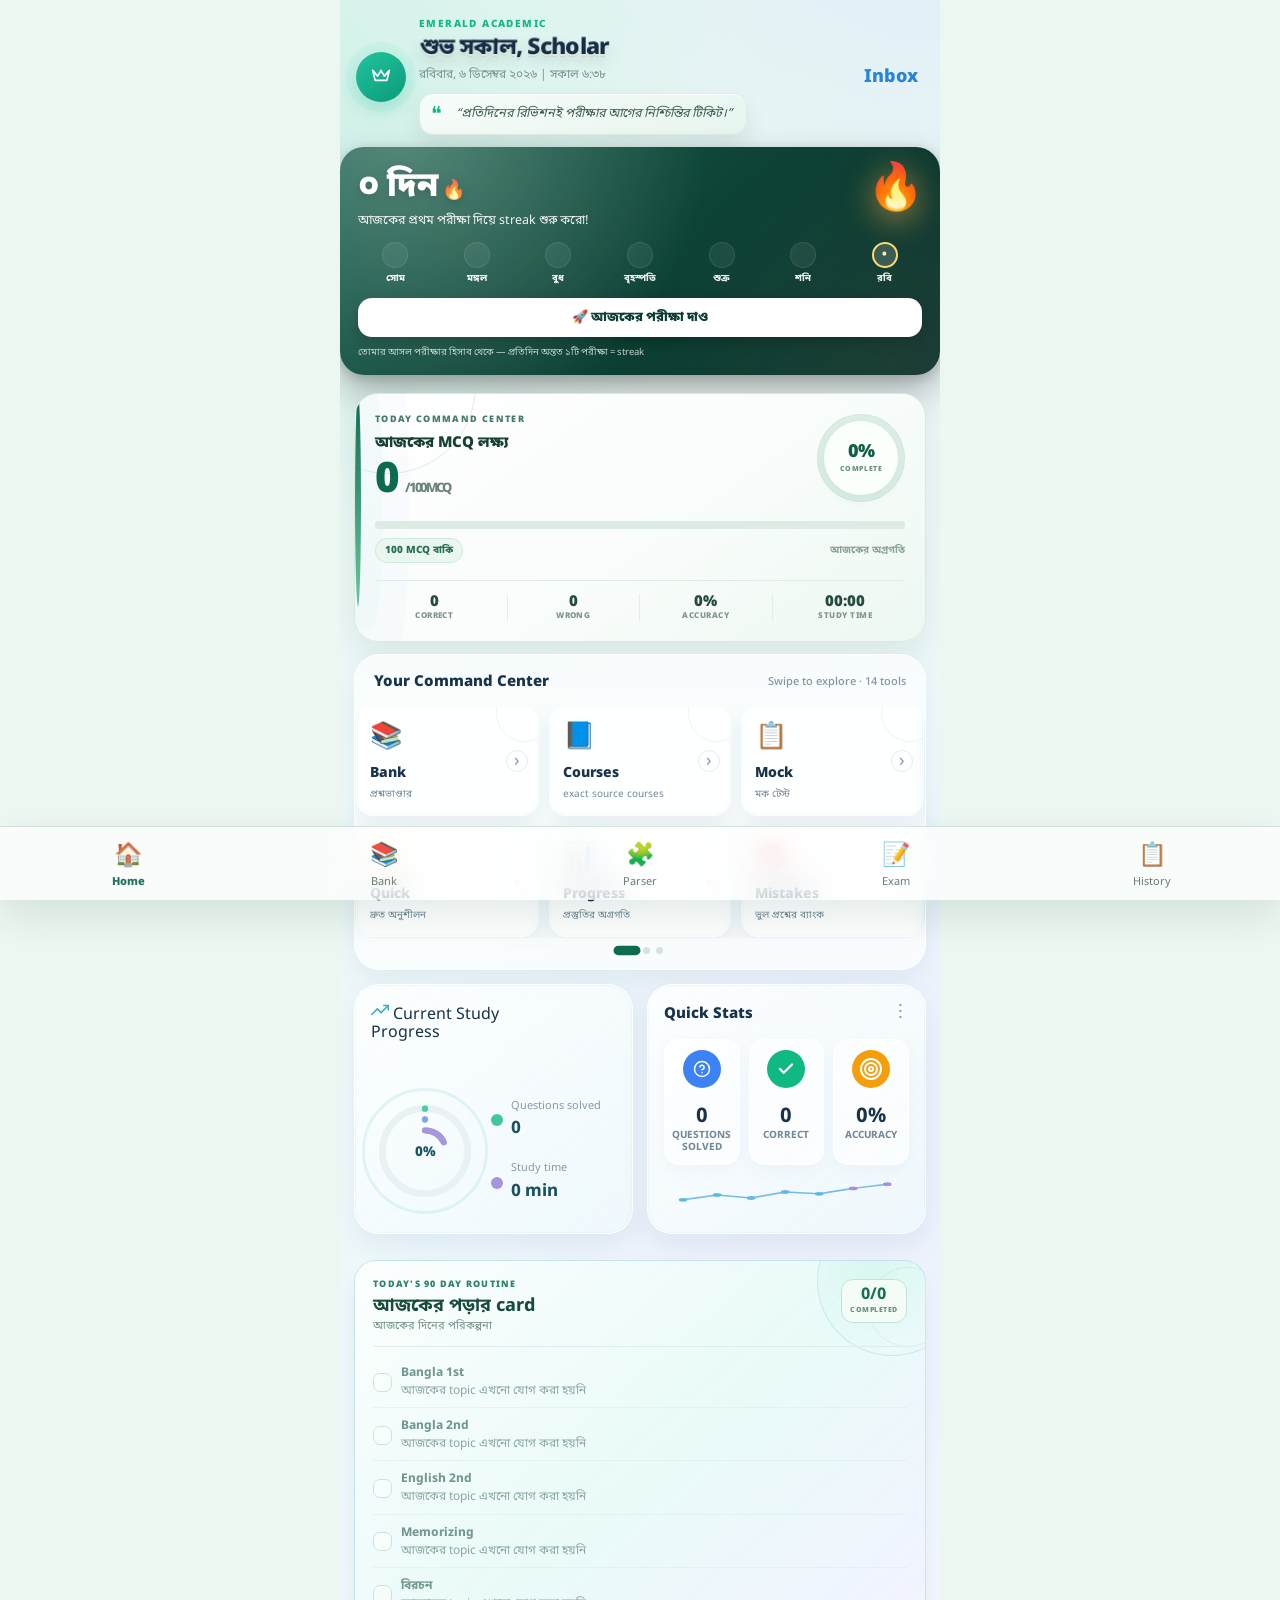
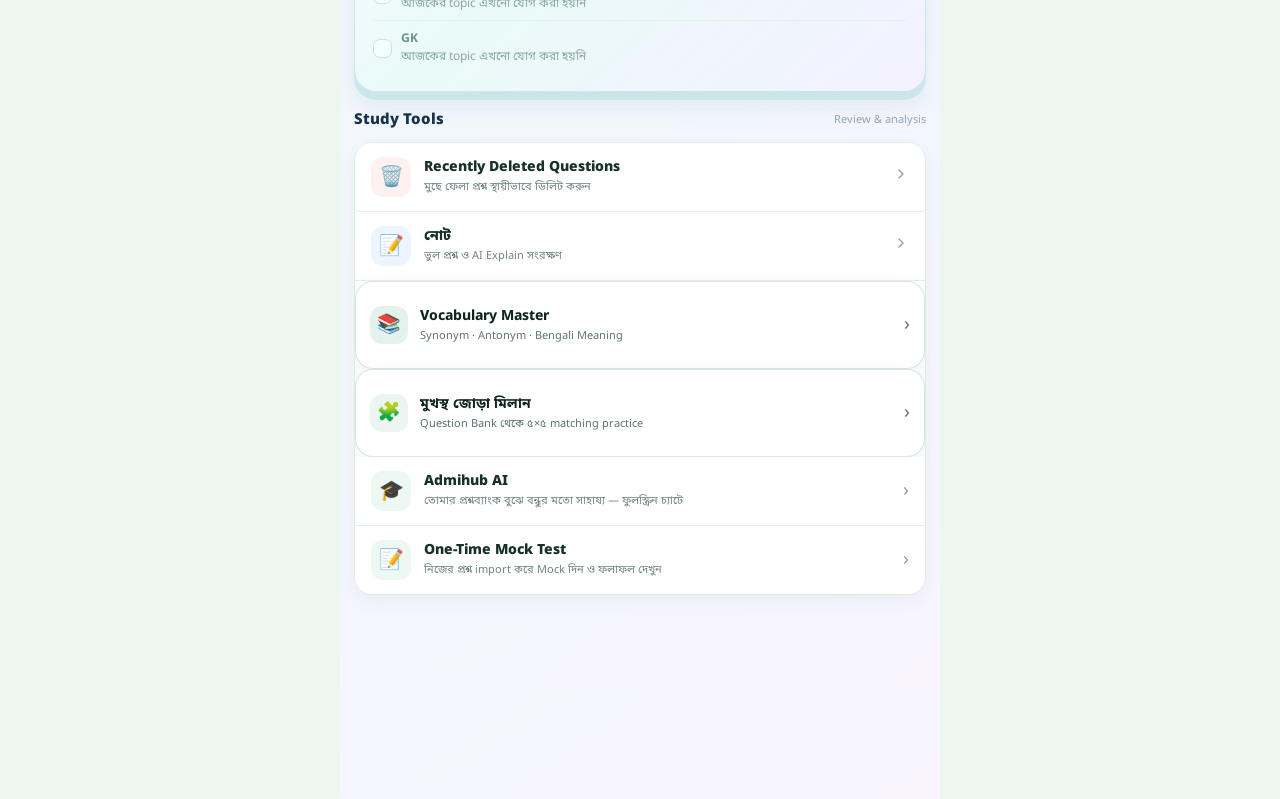
==== commit c82c9c9e: "fix(voice): P20-followup — যাচাই-করা-লাইভ-এন্ডপয়েন্ট-ডিফল্ট (admission-voice.admissionhub.workers.d" ====
--- a/index.html
+++ b/index.html
@@ -5641,7 +5641,7 @@
 <script src="./one-time-mock-tool.js?v=20260824-native"></script>
 <script src="./vocabulary-master-tool.js?v=vm-autoimg-v106"></script>
 <script src="./vocabulary-pronunciation.js?v=voice-el-v104"></script>
-<script src="./vocabulary-elevenlabs.js?v=el-voice-v106"></script>
+<script src="./vocabulary-elevenlabs.js?v=el-voice-v107"></script>
 <script src="./notification-hub.js?v=notify-v110"></script>
 <script src="./gk-agent-tool.js?v=gk-v115"></script>
 <script src="./study-ai-tool.js?v=studyai-v134-settings-sync"></script>
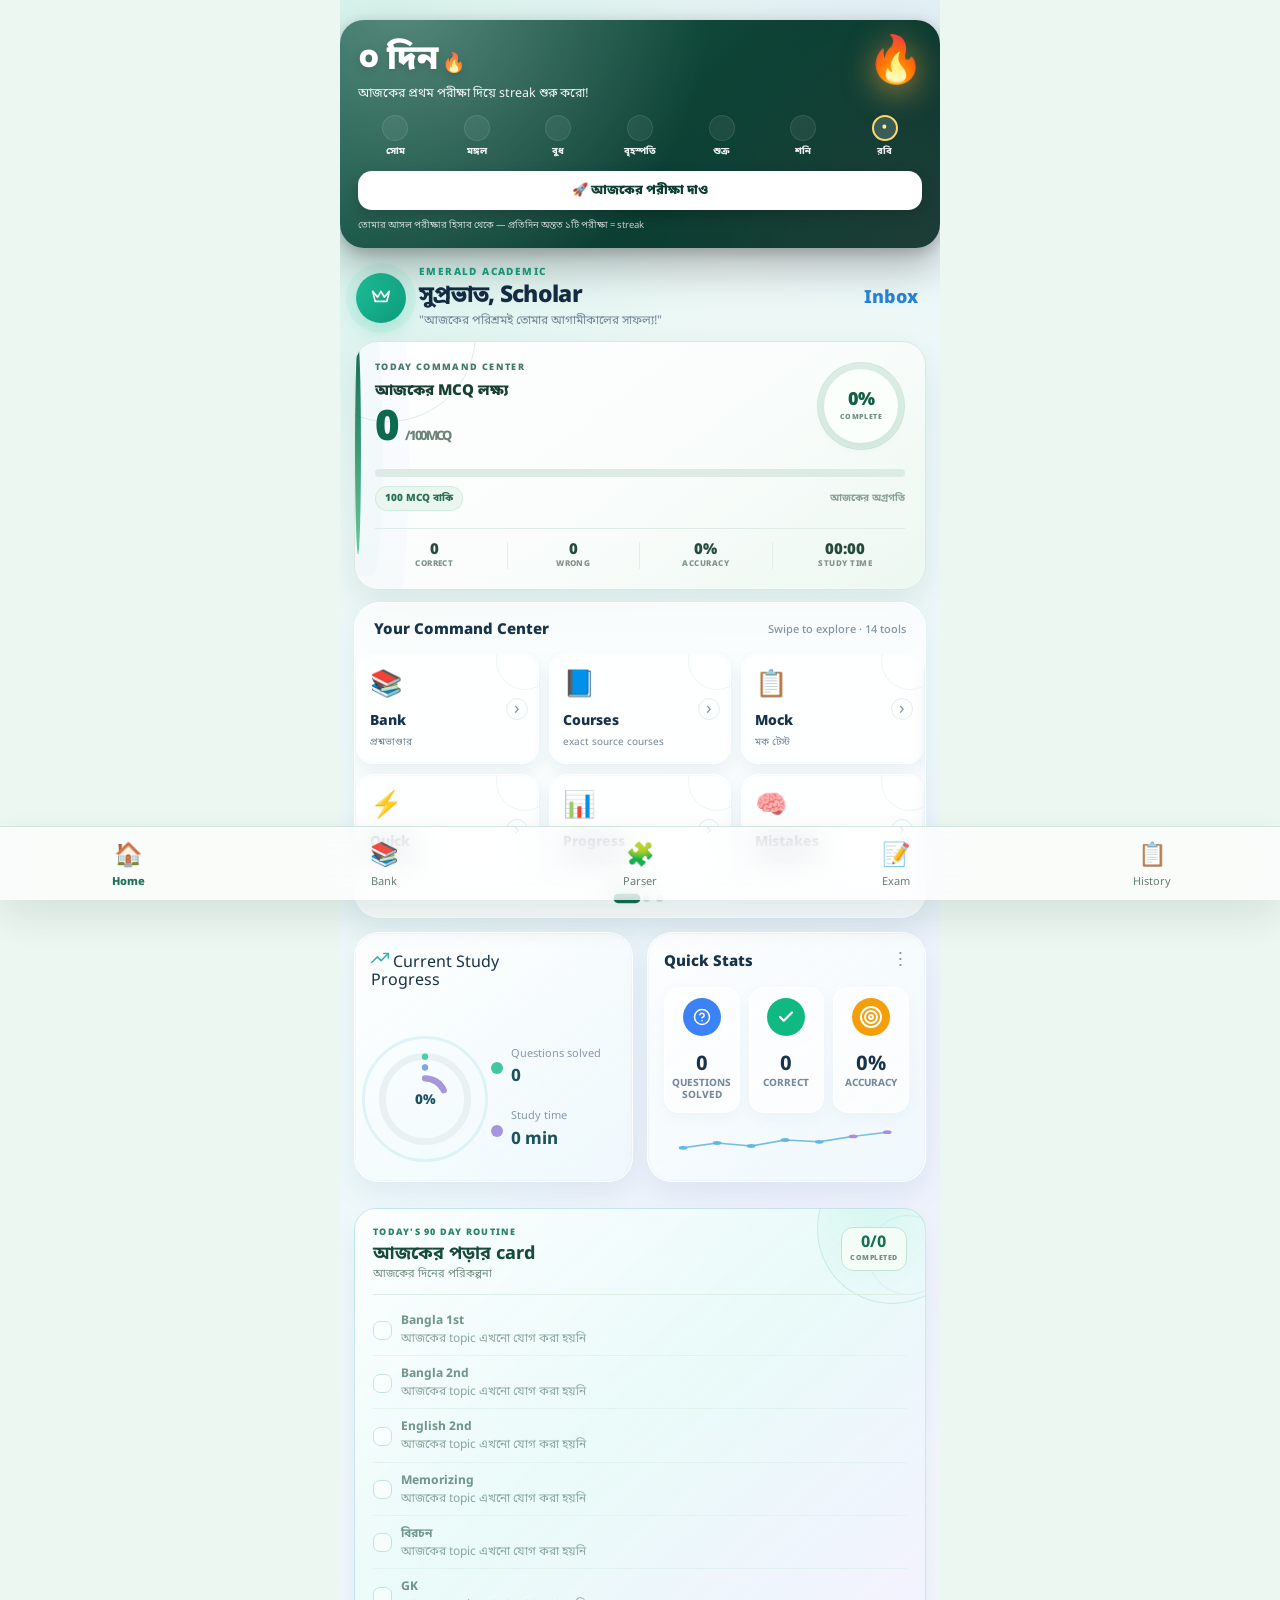
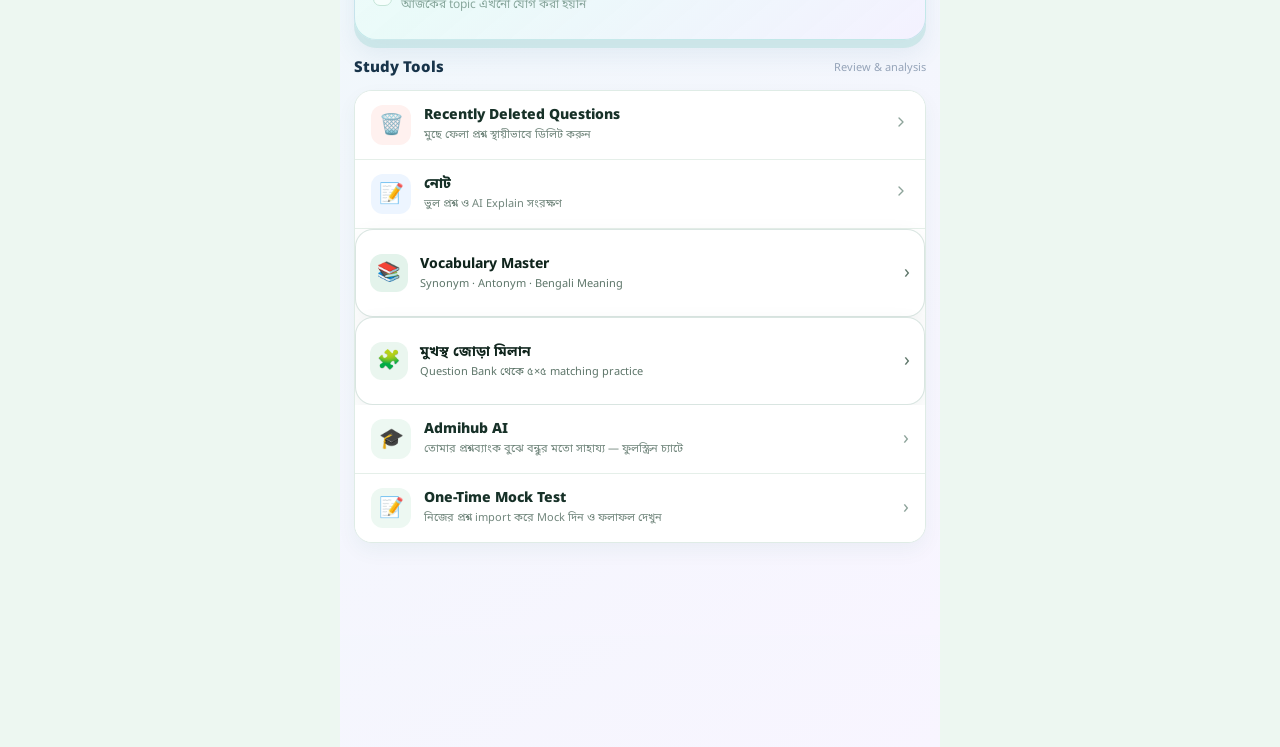
==== commit c4707f8b: "fix(voice): P20-final — hub-অ্যাপ-voice এখন নেটে-খোলা-হোস্ট-দিয়ে (admissionhub.pages.dev/api/voice " ====
--- a/index.html
+++ b/index.html
@@ -5136,12 +5136,12 @@
       // An older worker can keep serving the pre-fix navigation bundle in an
       // installed PWA. Remove that controller once, then install the current
       // worker with a fresh build URL.
-      const expectedSwVersion = 'v192-settings-separated-exports-20260905';
+      const expectedSwVersion = 'v193-voice-pagesproxy-20260907';
       if (registration && activeUrl && !activeUrl.includes(expectedSwVersion)) {
         await registration.unregister().catch(()=>{});
         registration=null;
       }
-      registration=await navigator.serviceWorker.register('./sw.js?v=v192-settings-separated-exports-20260905',{scope:'./',updateViaCache:'none'});
+      registration=await navigator.serviceWorker.register('./sw.js?v=v193-voice-pagesproxy-20260907',{scope:'./',updateViaCache:'none'});
       await registration.update().catch(()=>{});
       // Apply an already-installed worker immediately; never require a cache-clear action.
       activateWaiting(registration);
@@ -5641,7 +5641,7 @@
 <script src="./one-time-mock-tool.js?v=20260824-native"></script>
 <script src="./vocabulary-master-tool.js?v=vm-autoimg-v106"></script>
 <script src="./vocabulary-pronunciation.js?v=voice-el-v104"></script>
-<script src="./vocabulary-elevenlabs.js?v=el-voice-v107"></script>
+<script src="./vocabulary-elevenlabs.js?v=el-voice-v108"></script>
 <script src="./notification-hub.js?v=notify-v110"></script>
 <script src="./gk-agent-tool.js?v=gk-v115"></script>
 <script src="./study-ai-tool.js?v=studyai-v134-settings-sync"></script>
